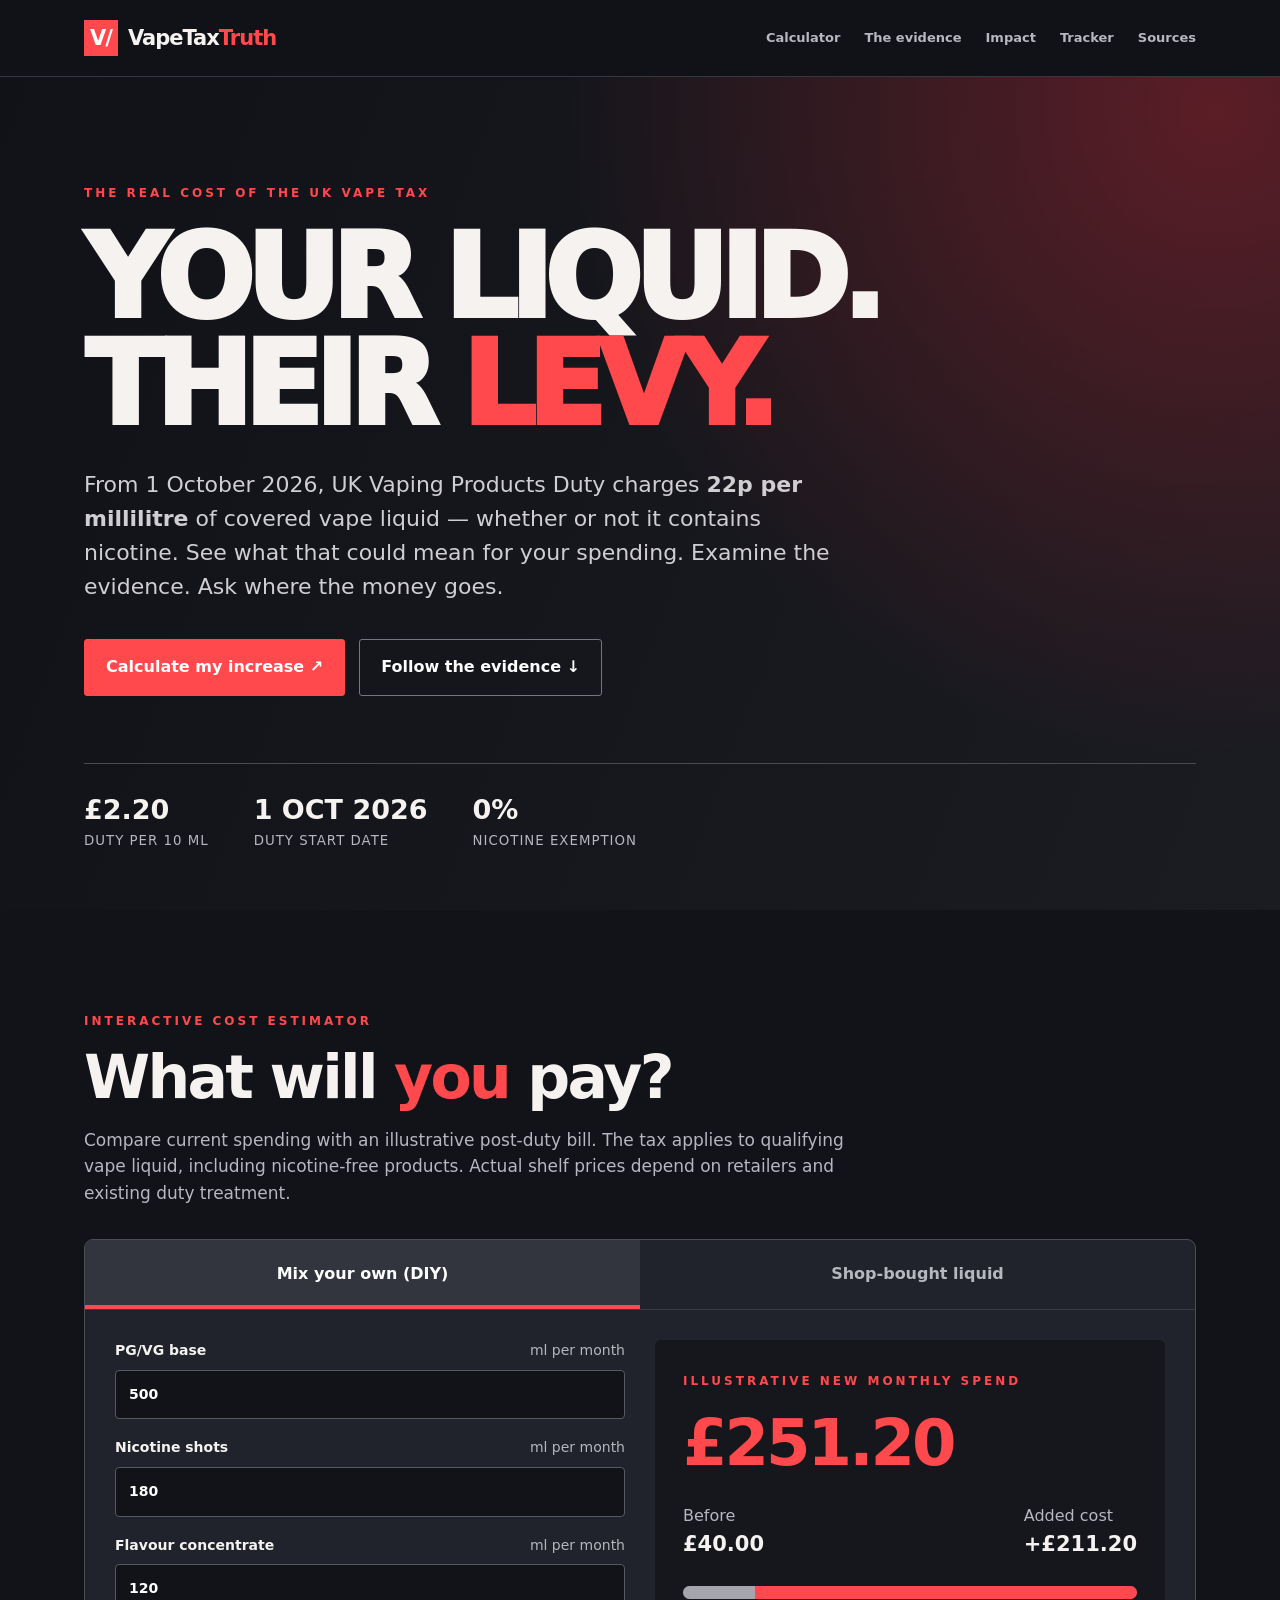
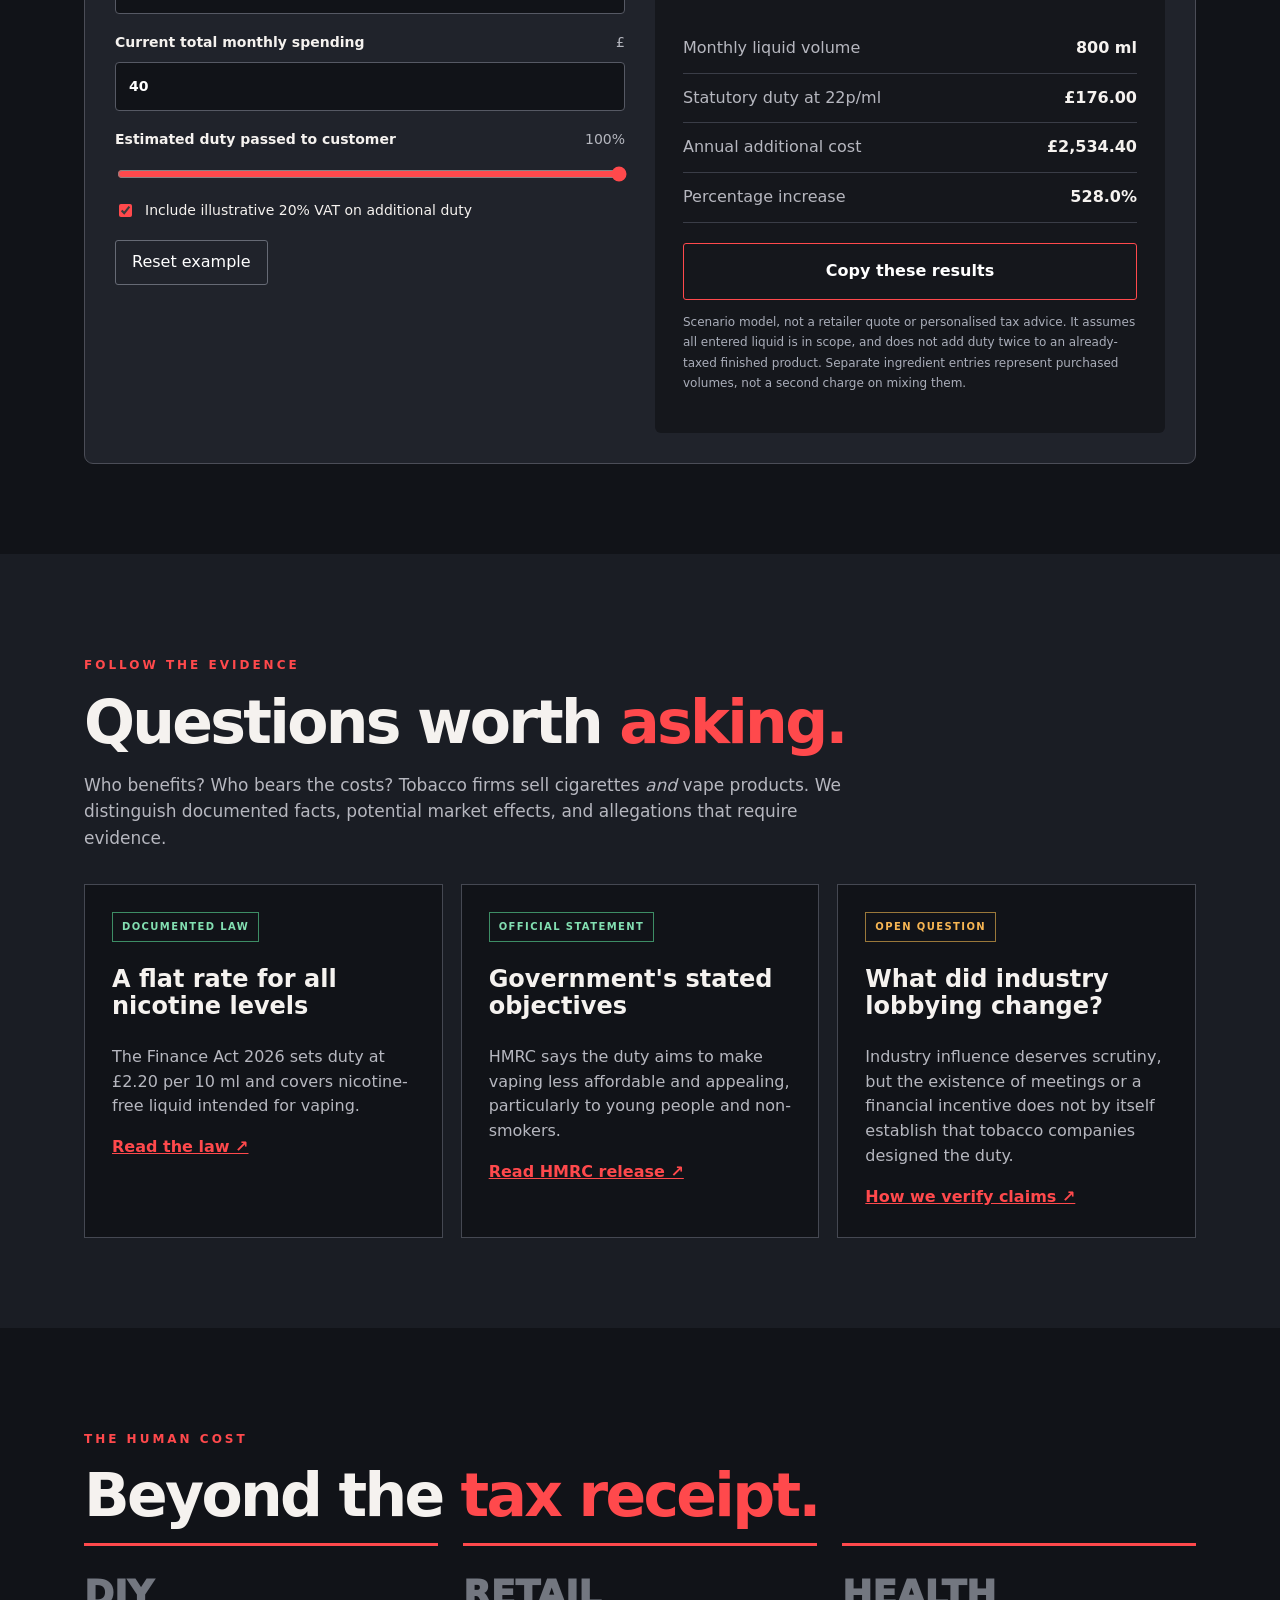
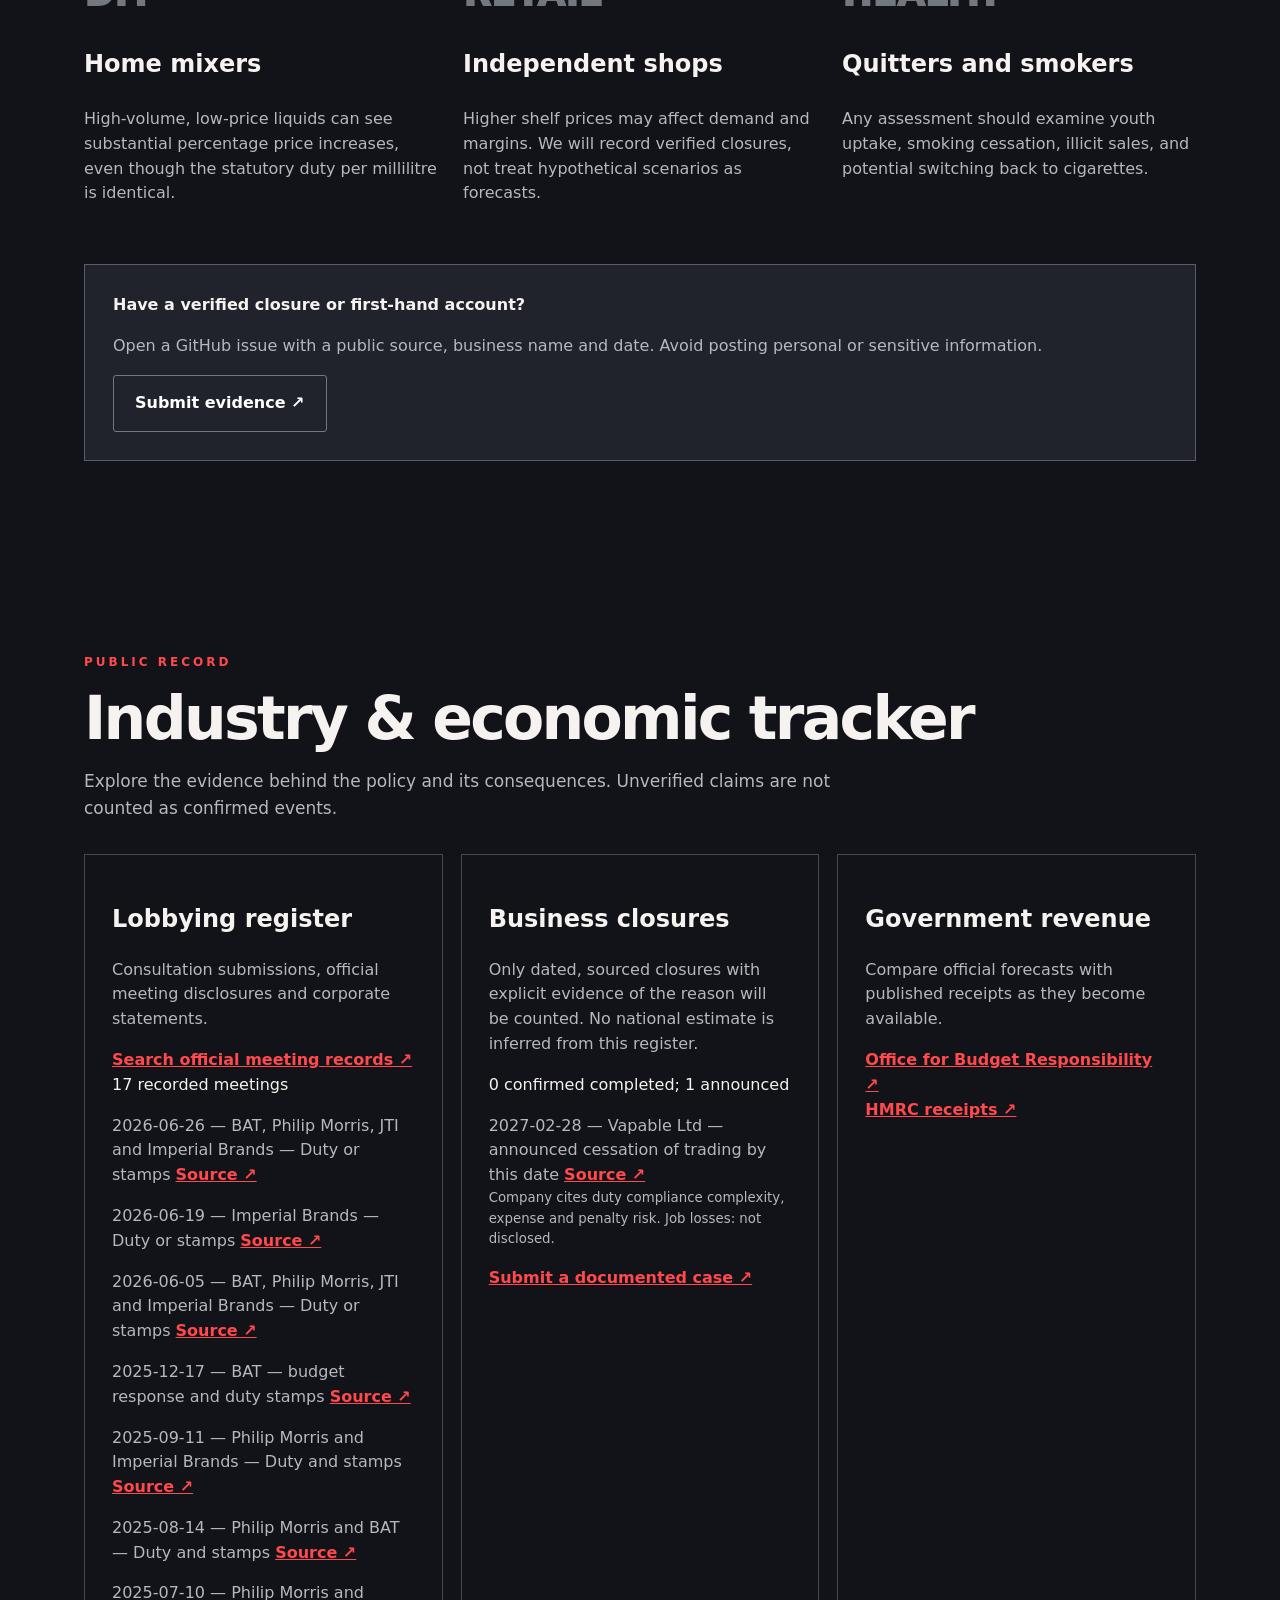
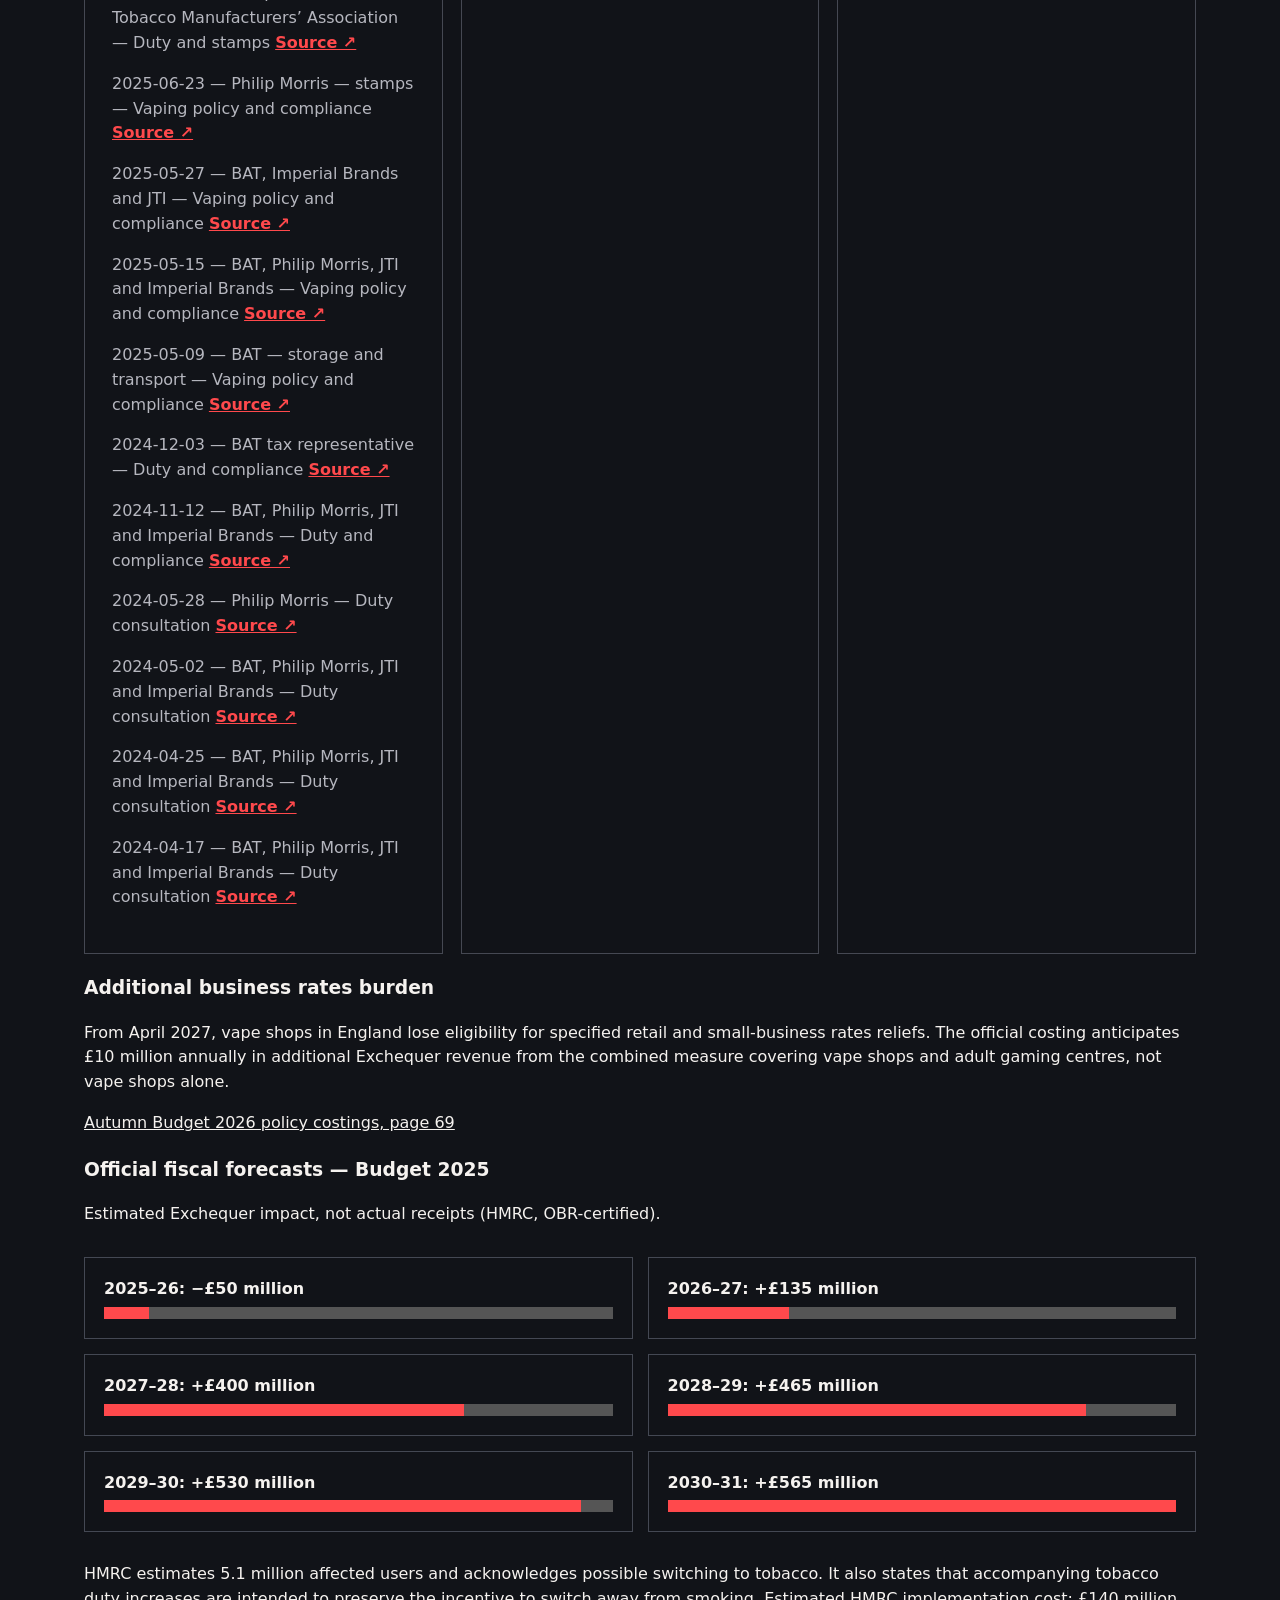
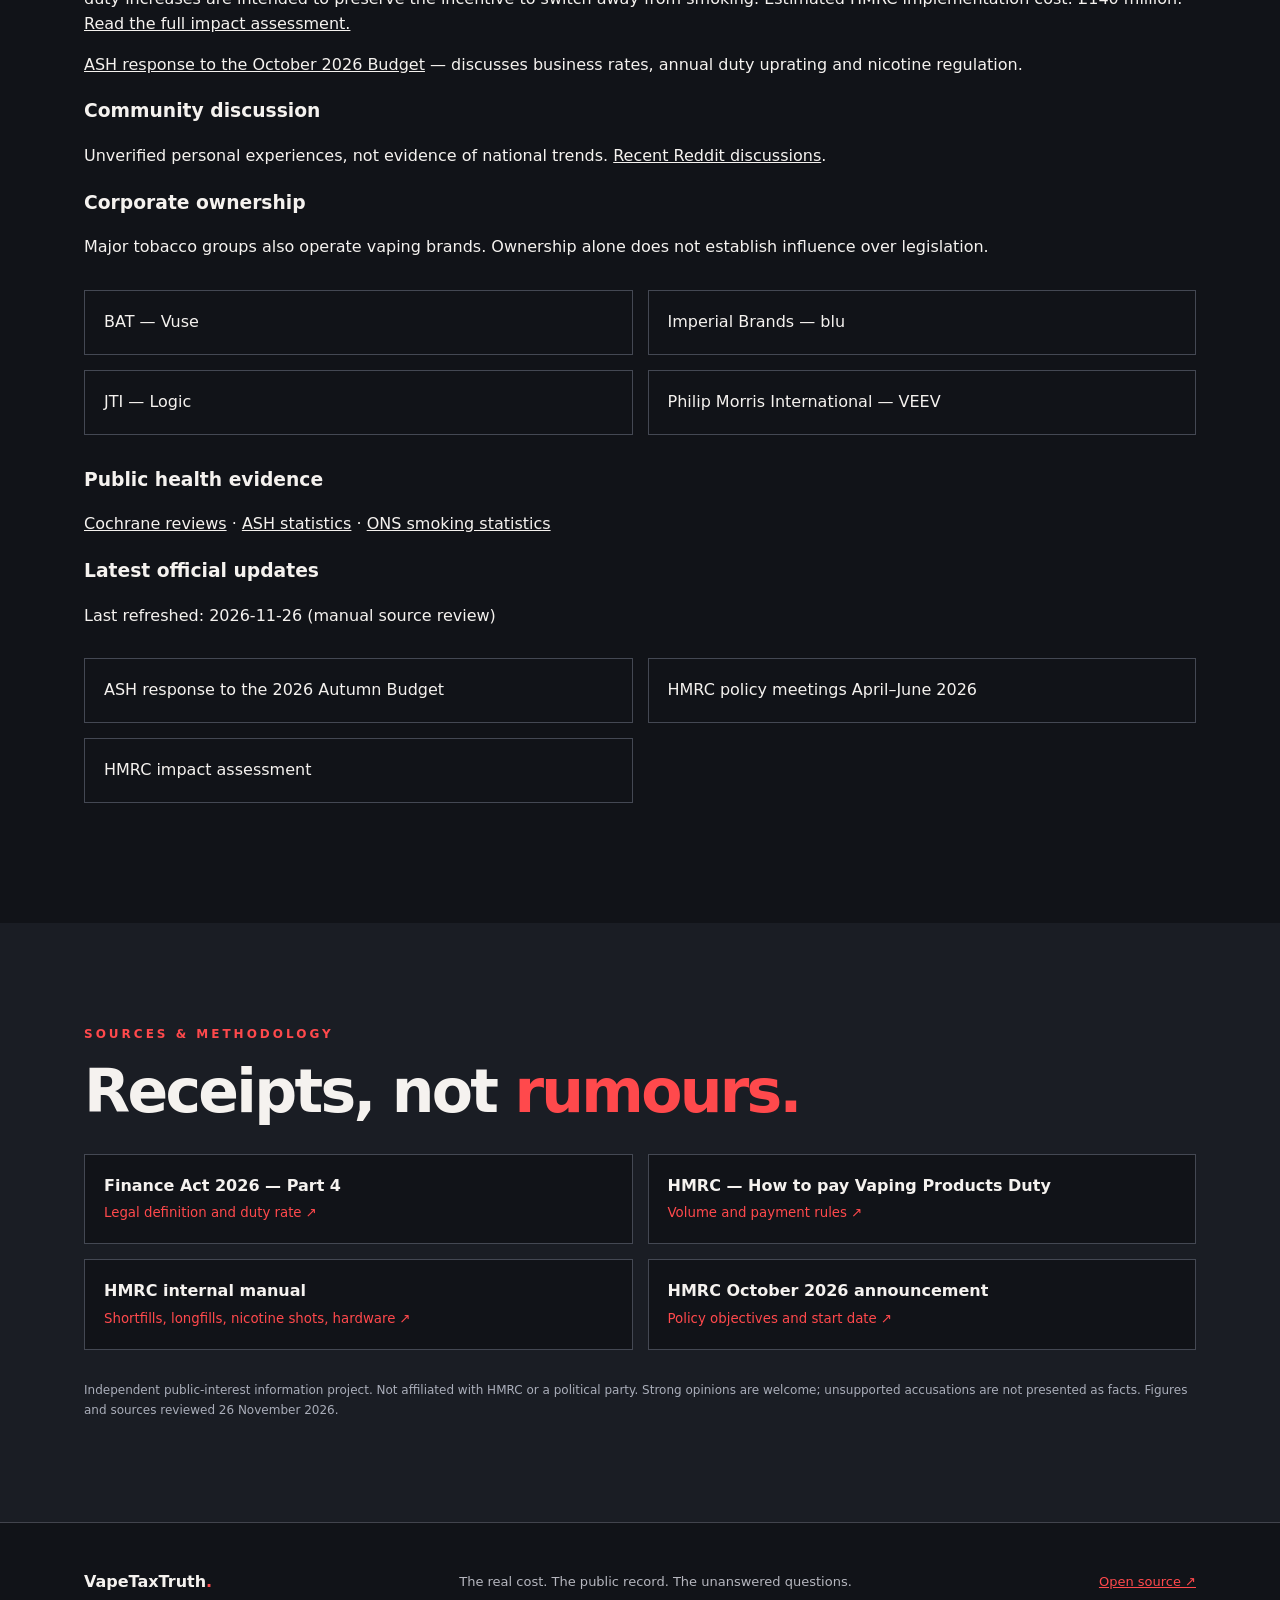
==== index.html @ ac94c509 "Add sourced announced closure and business rates policy" ====
<!doctype html>
<html lang="en"><head><meta charset="utf-8"><meta name="viewport" content="width=device-width,initial-scale=1"><meta name="theme-color" content="#111318"><meta name="description" content="Explore the real cost of the UK's vaping products duty. Independent calculator, evidence and industry impact tracking."><title>VapeTaxTruth | The Real Cost of the UK Vape Tax</title><link rel="stylesheet" href="./styles.css"></head>
<body><a class="skip" href="#main">Skip to content</a><header><div class="wrap top"><a class="logo" href="#top"><span class="mark">V/</span>VapeTax<span>Truth</span></a><nav aria-label="Primary"><a href="#calculator">Calculator</a><a href="#evidence">The evidence</a><a href="#impact">Impact</a><a href="#tracker">Tracker</a><a href="#sources">Sources</a></nav></div></header>
<main id="main"><section class="hero" id="top"><div class="wrap"><p class="eyebrow">THE REAL COST OF THE UK VAPE TAX</p><h1>YOUR LIQUID.<br>THEIR <em>LEVY.</em></h1><p class="lead">From 1 October 2026, UK Vaping Products Duty charges <strong>22p per millilitre</strong> of covered vape liquid — whether or not it contains nicotine. See what that could mean for your spending. Examine the evidence. Ask where the money goes.</p><div class="heroactions"><a class="btn" href="#calculator">Calculate my increase ↗</a><a class="btn ghost" href="#evidence">Follow the evidence ↓</a></div><div class="stats"><div><b>£2.20</b><small>Duty per 10 ml</small></div><div><b>1 OCT 2026</b><small>Duty start date</small></div><div><b>0%</b><small>Nicotine exemption</small></div></div></div></section>
<section class="section" id="calculator"><div class="wrap"><p class="eyebrow">INTERACTIVE COST ESTIMATOR</p><h2>What will <em>you</em> pay?</h2><p class="sub">Compare current spending with an illustrative post-duty bill. The tax applies to qualifying vape liquid, including nicotine-free products. Actual shelf prices depend on retailers and existing duty treatment.</p><div class="panel"><div class="tabs" role="tablist" aria-label="Calculator type"><button id="tab-diy" class="active" aria-selected="true" role="tab" data-mode="diy">Mix your own (DIY)</button><button id="tab-retail" role="tab" aria-selected="false" data-mode="retail">Shop-bought liquid</button></div><div class="calcgrid"><form id="calc-form"><div id="diy-fields"><label>PG/VG base <span>ml per month</span><input id="base" type="number" min="0" step="1" value="500"></label><label>Nicotine shots <span>ml per month</span><input id="nic" type="number" min="0" step="1" value="180"></label><label>Flavour concentrate <span>ml per month</span><input id="flavour" type="number" min="0" step="1" value="120"></label></div><div id="retail-fields" hidden><label>Bottle / pod volume <span>ml</span><input id="bottle" type="number" min="0" step="0.1" value="10"></label><label>Units purchased <span>per month</span><input id="units" type="number" min="0" step="1" value="20"></label></div><label>Current total monthly spending <span>£</span><input id="spend" type="number" min="0" step="0.01" value="40"></label><label>Estimated duty passed to customer <span id="pass-label">100%</span><input id="pass" type="range" min="0" max="100" step="5" value="100"></label><label class="check"><input id="vat" type="checkbox" checked> Include illustrative 20% VAT on additional duty</label><button class="smallbtn" type="button" id="reset">Reset example</button></form><div class="result" aria-live="polite"><span class="kicker">ILLUSTRATIVE NEW MONTHLY SPEND</span><strong class="total" id="newcost">£251.20</strong><div class="comparison"><div><span>Before</span><b id="oldcost">£40.00</b></div><div><span>Added cost</span><b id="increase">+£211.20</b></div></div><div class="bar"><span id="barbase"></span><span id="barduty"></span></div><div class="metric"><span>Monthly liquid volume</span><b id="volume">800 ml</b></div><div class="metric"><span>Statutory duty at 22p/ml</span><b id="duty">£176.00</b></div><div class="metric"><span>Annual additional cost</span><b id="annual">£2,534.40</b></div><div class="metric"><span>Percentage increase</span><b id="pct">528%</b></div><button id="copy" class="btn secondary" type="button">Copy these results</button><p class="fine">Scenario model, not a retailer quote or personalised tax advice. It assumes all entered liquid is in scope, and does not add duty twice to an already-taxed finished product. Separate ingredient entries represent purchased volumes, not a second charge on mixing them.</p></div></div></div></div></section>
<section class="section alt" id="evidence"><div class="wrap"><p class="eyebrow">FOLLOW THE EVIDENCE</p><h2>Questions worth <em>asking.</em></h2><p class="sub">Who benefits? Who bears the costs? Tobacco firms sell cigarettes <i>and</i> vape products. We distinguish documented facts, potential market effects, and allegations that require evidence.</p><div class="cards"><article class="info"><span class="tag verified">DOCUMENTED LAW</span><h3>A flat rate for all nicotine levels</h3><p>The Finance Act 2026 sets duty at £2.20 per 10 ml and covers nicotine-free liquid intended for vaping.</p><a href="https://www.legislation.gov.uk/ukpga/2026/11/part/4" target="_blank" rel="noopener noreferrer">Read the law ↗</a></article><article class="info"><span class="tag verified">OFFICIAL STATEMENT</span><h3>Government's stated objectives</h3><p>HMRC says the duty aims to make vaping less affordable and appealing, particularly to young people and non-smokers.</p><a href="https://www.gov.uk/government/news/new-vaping-products-duty-comes-into-effect" target="_blank" rel="noopener noreferrer">Read HMRC release ↗</a></article><article class="info"><span class="tag question">OPEN QUESTION</span><h3>What did industry lobbying change?</h3><p>Industry influence deserves scrutiny, but the existence of meetings or a financial incentive does not by itself establish that tobacco companies designed the duty.</p><a href="#sources">How we verify claims ↗</a></article></div></div></section>
<section class="section" id="impact"><div class="wrap"><p class="eyebrow">THE HUMAN COST</p><h2>Beyond the <em>tax receipt.</em></h2><div class="impactgrid"><div class="impactitem"><div class="number">DIY</div><h3>Home mixers</h3><p>High-volume, low-price liquids can see substantial percentage price increases, even though the statutory duty per millilitre is identical.</p></div><div class="impactitem"><div class="number">RETAIL</div><h3>Independent shops</h3><p>Higher shelf prices may affect demand and margins. We will record verified closures, not treat hypothetical scenarios as forecasts.</p></div><div class="impactitem"><div class="number">HEALTH</div><h3>Quitters and smokers</h3><p>Any assessment should examine youth uptake, smoking cessation, illicit sales, and potential switching back to cigarettes.</p></div></div><div class="callout"><b>Have a verified closure or first-hand account?</b><p>Open a GitHub issue with a public source, business name and date. Avoid posting personal or sensitive information.</p><a class="btn ghost" href="https://github.com/scarab0793/VapeTaxTruth/issues/new" target="_blank" rel="noopener noreferrer">Submit evidence ↗</a></div></div></section>
<section class="section" id="tracker"><div class="wrap"><p class="eyebrow">PUBLIC RECORD</p><h2>Industry &amp; economic tracker</h2><p class="sub">Explore the evidence behind the policy and its consequences. Unverified claims are not counted as confirmed events.</p><div class="cards"><article class="info"><h3>Lobbying register</h3><p>Consultation submissions, official meeting disclosures and corporate statements.</p><a href="https://www.gov.uk/search/all?keywords=HMRC+stakeholder+meetings+vaping">Search official meeting records ↗</a><div id="lobby-records"></div></article><article class="info"><h3>Business closures</h3><p>Only dated, sourced closures with explicit evidence of the reason will be counted. No national estimate is inferred from this register.</p><div id="closure-records"></div><a href="https://github.com/scarab0793/VapeTaxTruth/issues/new">Submit a documented case ↗</a></article><article class="info"><h3>Government revenue</h3><p>Compare official forecasts with published receipts as they become available.</p><a href="https://obr.uk/">Office for Budget Responsibility ↗</a><br><a href="https://www.gov.uk/government/collections/hm-revenue-customs-receipts">HMRC receipts ↗</a></article></div><h3>Additional business rates burden</h3><p>From April 2027, vape shops in England lose eligibility for specified retail and small-business rates reliefs. The official costing anticipates £10 million annually in additional Exchequer revenue from the combined measure covering vape shops and adult gaming centres, not vape shops alone.</p><p><a href="https://assets.publishing.service.gov.uk/media/6ae1883fe4367e5c8b0467df/AB26_Policy_Costing.pdf">Autumn Budget 2026 policy costings, page 69</a></p><h3>Official fiscal forecasts — Budget 2025</h3><p>Estimated Exchequer impact, not actual receipts (HMRC, OBR-certified).</p><div class="sources"><a href="https://www.gov.uk/government/publications/introduction-of-vaping-products-duty-from-1-october-2026/introduction-of-vaping-products-duty-from-1-october-2026"><b>2025–26: −£50 million</b><div style="height:12px;background:#555"><div style="height:12px;background:#ff494c;width:8.849557522123893%"></div></div></a><a href="https://www.gov.uk/government/publications/introduction-of-vaping-products-duty-from-1-october-2026/introduction-of-vaping-products-duty-from-1-october-2026"><b>2026–27: +£135 million</b><div style="height:12px;background:#555"><div style="height:12px;background:#ff494c;width:23.893805309734514%"></div></div></a><a href="https://www.gov.uk/government/publications/introduction-of-vaping-products-duty-from-1-october-2026/introduction-of-vaping-products-duty-from-1-october-2026"><b>2027–28: +£400 million</b><div style="height:12px;background:#555"><div style="height:12px;background:#ff494c;width:70.79646017699115%"></div></div></a><a href="https://www.gov.uk/government/publications/introduction-of-vaping-products-duty-from-1-october-2026/introduction-of-vaping-products-duty-from-1-october-2026"><b>2028–29: +£465 million</b><div style="height:12px;background:#555"><div style="height:12px;background:#ff494c;width:82.30088495575221%"></div></div></a><a href="https://www.gov.uk/government/publications/introduction-of-vaping-products-duty-from-1-october-2026/introduction-of-vaping-products-duty-from-1-october-2026"><b>2029–30: +£530 million</b><div style="height:12px;background:#555"><div style="height:12px;background:#ff494c;width:93.80530973451327%"></div></div></a><a href="https://www.gov.uk/government/publications/introduction-of-vaping-products-duty-from-1-october-2026/introduction-of-vaping-products-duty-from-1-october-2026"><b>2030–31: +£565 million</b><div style="height:12px;background:#555"><div style="height:12px;background:#ff494c;width:100%"></div></div></a></div><p>HMRC estimates 5.1 million affected users and acknowledges possible switching to tobacco. It also states that accompanying tobacco duty increases are intended to preserve the incentive to switch away from smoking. Estimated HMRC implementation cost: £140 million. <a href="https://www.gov.uk/government/publications/introduction-of-vaping-products-duty-from-1-october-2026/introduction-of-vaping-products-duty-from-1-october-2026">Read the full impact assessment.</a></p><p><a href="https://ash.org.uk/media-centre/news/press-releases/ash-response-to-the-2026-autumn-budget">ASH response to the October 2026 Budget</a> — discusses business rates, annual duty uprating and nicotine regulation.</p><h3>Community discussion</h3><p>Unverified personal experiences, not evidence of national trends. <a href="https://www.reddit.com/search/?q=UK%20vaping%20products%20duty&amp;sort=new">Recent Reddit discussions</a>.</p><h3>Corporate ownership</h3><p>Major tobacco groups also operate vaping brands. Ownership alone does not establish influence over legislation.</p><div class="sources"><a href="https://www.bat.com/">BAT — Vuse</a><a href="https://www.imperialbrandsplc.com/">Imperial Brands — blu</a><a href="https://www.jti.com/">JTI — Logic</a><a href="https://www.pmi.com/">Philip Morris International — VEEV</a></div><h3>Public health evidence</h3><p><a href="https://www.cochrane.org/">Cochrane reviews</a> · <a href="https://ash.org.uk/">ASH statistics</a> · <a href="https://www.ons.gov.uk/">ONS smoking statistics</a></p><h3>Latest official updates</h3><p id="news-status">Loading published government updates…</p><div class="sources" id="news-items"></div></div></section><section class="section alt" id="sources"><div class="wrap"><p class="eyebrow">SOURCES & METHODOLOGY</p><h2>Receipts, not <em>rumours.</em></h2><div class="sources"><a href="https://www.legislation.gov.uk/ukpga/2026/11/part/4" target="_blank" rel="noopener noreferrer"><b>Finance Act 2026 — Part 4</b><small>Legal definition and duty rate ↗</small></a><a href="https://www.gov.uk/guidance/how-to-pay-vaping-products-duty" target="_blank" rel="noopener noreferrer"><b>HMRC — How to pay Vaping Products Duty</b><small>Volume and payment rules ↗</small></a><a href="https://www.gov.uk/hmrc-internal-manuals/vaping-products-duty-and-vaping-duty-stamps-guidance/vpds013000" target="_blank" rel="noopener noreferrer"><b>HMRC internal manual</b><small>Shortfills, longfills, nicotine shots, hardware ↗</small></a><a href="https://www.gov.uk/government/news/new-vaping-products-duty-comes-into-effect" target="_blank" rel="noopener noreferrer"><b>HMRC October 2026 announcement</b><small>Policy objectives and start date ↗</small></a></div><p class="fine">Independent public-interest information project. Not affiliated with HMRC or a political party. Strong opinions are welcome; unsupported accusations are not presented as facts. Figures and sources reviewed 26 November 2026.</p></div></section></main><footer><div class="wrap foot"><b>VapeTaxTruth<span>.</span></b><p>The real cost. The public record. The unanswered questions.</p><a href="https://github.com/scarab0793/VapeTaxTruth">Open source ↗</a></div></footer><script src="./script.js"></script><script src="./tracker.js"></script></body></html>
---- styles.css ----
:root{color-scheme:dark;--bg:#111318;--surface:#1b1e25;--edge:#383b44;--text:#f5f2ef;--muted:#b6b7bf;--red:#ff494c;--gold:#f7b653}*{box-sizing:border-box}html{scroll-behavior:smooth}body{margin:0;background:var(--bg);color:var(--text);font-family:Inter,system-ui,-apple-system,Segoe UI,sans-serif;line-height:1.55}a{color:inherit}button,input{font:inherit}.wrap{max-width:1160px;padding:0 24px;margin:auto}.skip{position:absolute;left:-9999px}.skip:focus{left:8px;top:8px;z-index:5;background:white;color:black;padding:8px}header{background:#111318ed;position:sticky;top:0;border-bottom:1px solid #353840;z-index:10;backdrop-filter:blur(12px)}.top{display:flex;align-items:center;justify-content:space-between;gap:20px;min-height:76px}.logo{text-decoration:none;font-size:21px;font-weight:900;letter-spacing:-1px}.logo span:last-child,footer span{color:var(--red)}.mark{color:#fff;background:var(--red);padding:6px;margin-right:10px;font-weight:900}nav{display:flex;gap:24px}nav a{text-decoration:none;font-size:13px;font-weight:700;color:var(--muted)}nav a:hover,a:hover{color:var(--red)}.hero{background:radial-gradient(circle at 95% 4%,#5b1d26 0,transparent 45%),linear-gradient(110deg,#101217,#1a1c22);padding:95px 0 58px}.eyebrow,.kicker{color:var(--red);letter-spacing:3px;font-weight:900;font-size:12px}.hero h1{font-size:clamp(55px,9vw,118px);line-height:.93;letter-spacing:-.07em;margin:22px 0 29px;font-weight:950}.hero h1 em,h2 em{color:var(--red);font-style:normal}.lead{max-width:750px;font-size:clamp(17px,2.2vw,22px);color:#d0ced1}.heroactions{display:flex;gap:14px;flex-wrap:wrap;margin:35px 0 67px}.btn{display:inline-block;border:1px solid var(--red);border-radius:3px;padding:15px 21px;background:var(--red);color:#fff;font-weight:850;text-decoration:none;cursor:pointer;text-align:center}.btn:hover{background:#ec3038;color:#fff}.btn.ghost{background:transparent;color:#fff;border-color:#757780}.btn.secondary{width:100%;margin-top:20px;background:transparent}.stats{display:flex;gap:45px;flex-wrap:wrap;border-top:1px solid #494a50;padding-top:25px}.stats div{display:flex;flex-direction:column}.stats b{font-size:27px}.stats small{color:var(--muted);text-transform:uppercase;letter-spacing:1px}.section{padding:90px 0}.section.alt{background:#1a1d24}.section h2{font-size:clamp(38px,5vw,60px);line-height:1.1;letter-spacing:-.045em;margin:14px 0 15px}.sub{max-width:790px;color:var(--muted);font-size:17px;margin-bottom:33px}.panel{background:#20232b;border:1px solid #4b4d57;border-radius:9px;overflow:hidden}.tabs{display:flex;border-bottom:1px solid var(--edge)}.tabs button{background:transparent;border:0;flex:1;color:#b6b7bf;padding:22px 12px;cursor:pointer;font-weight:850}.tabs button.active{color:#fff;background:#32343e;box-shadow:inset 0 -4px var(--red)}.calcgrid{display:grid;grid-template-columns:1fr 1fr;gap:30px;padding:30px}label{display:block;font-weight:750;font-size:14px;margin-bottom:18px}label span{font-weight:400;color:#b4b6be;float:right}input[type=number]{width:100%;margin-top:8px;padding:13px;border:1px solid #565964;background:#111318;border-radius:4px;color:#fff}input[type=range]{width:100%;accent-color:var(--red);display:block;margin-top:15px}.check{display:flex;gap:10px;align-items:center;font-weight:400}.check input{accent-color:var(--red)}.smallbtn{border:1px solid #666a75;background:transparent;color:#fff;padding:9px 16px;cursor:pointer;border-radius:3px}.result{background:#15171c;padding:28px;border-radius:6px}.total{font-size:clamp(40px,5vw,65px);line-height:1.2;color:var(--red);display:block;letter-spacing:-3px;margin:12px 0 22px}.comparison{display:flex;justify-content:space-between;gap:20px}.comparison div{display:grid}.comparison span,.metric span{color:var(--muted)}.comparison b{font-size:21px}.bar{height:13px;background:#5e6069;border-radius:8px;overflow:hidden;display:flex;margin:25px 0}.bar span:first-child{background:#a4a5ad}.bar span:last-child{background:var(--red)}.metric{padding:12px 0;border-bottom:1px solid #3a3d47;display:flex;gap:12px;justify-content:space-between}.fine{font-size:12px;color:#aaaeba;line-height:1.7}.cards{display:grid;grid-template-columns:repeat(3,1fr);gap:18px}.info{padding:27px;background:#111318;border:1px solid #454852;min-height:320px}.tag{display:inline-block;font-size:10px;font-weight:900;letter-spacing:1.4px;padding:6px 9px;border:1px solid #777}.verified{color:#83dfb2;border-color:#3d8d65}.question{color:var(--gold);border-color:#9a783a}.info h3{font-size:24px;line-height:1.15}.info p,.impactitem p{color:var(--muted)}.info a{color:var(--red);font-weight:700}.impactgrid{display:grid;grid-template-columns:repeat(3,1fr);gap:25px}.impactitem{border-top:3px solid var(--red);padding-top:20px}.impactitem .number{font-weight:950;font-size:36px;color:#737780}.impactitem h3{font-size:24px}.callout{margin-top:42px;border:1px solid #595d69;padding:28px;background:#20232b}.callout p{color:var(--muted)}.sources{display:grid;grid-template-columns:repeat(2,1fr);gap:15px;margin:30px 0}.sources a{display:flex;flex-direction:column;gap:5px;text-decoration:none;border:1px solid #444853;padding:19px;background:#111318}.sources small{color:var(--red)}footer{padding:36px 0;border-top:1px solid #42444d}.foot{display:flex;align-items:center;justify-content:space-between;gap:20px}.foot p{color:var(--muted);font-size:13px}.foot a{font-size:13px;color:var(--red)}@media(max-width:760px){nav{gap:10px;flex-wrap:wrap}nav a{font-size:11px}.top{align-items:flex-start;padding-top:14px;padding-bottom:14px;flex-direction:column}.hero{padding:67px 0 45px}.calcgrid,.cards,.impactgrid,.sources{grid-template-columns:1fr}.calcgrid{padding:15px}.stats{gap:20px}.stats b{font-size:21px}.foot{align-items:flex-start;flex-direction:column}.section{padding:60px 0}}
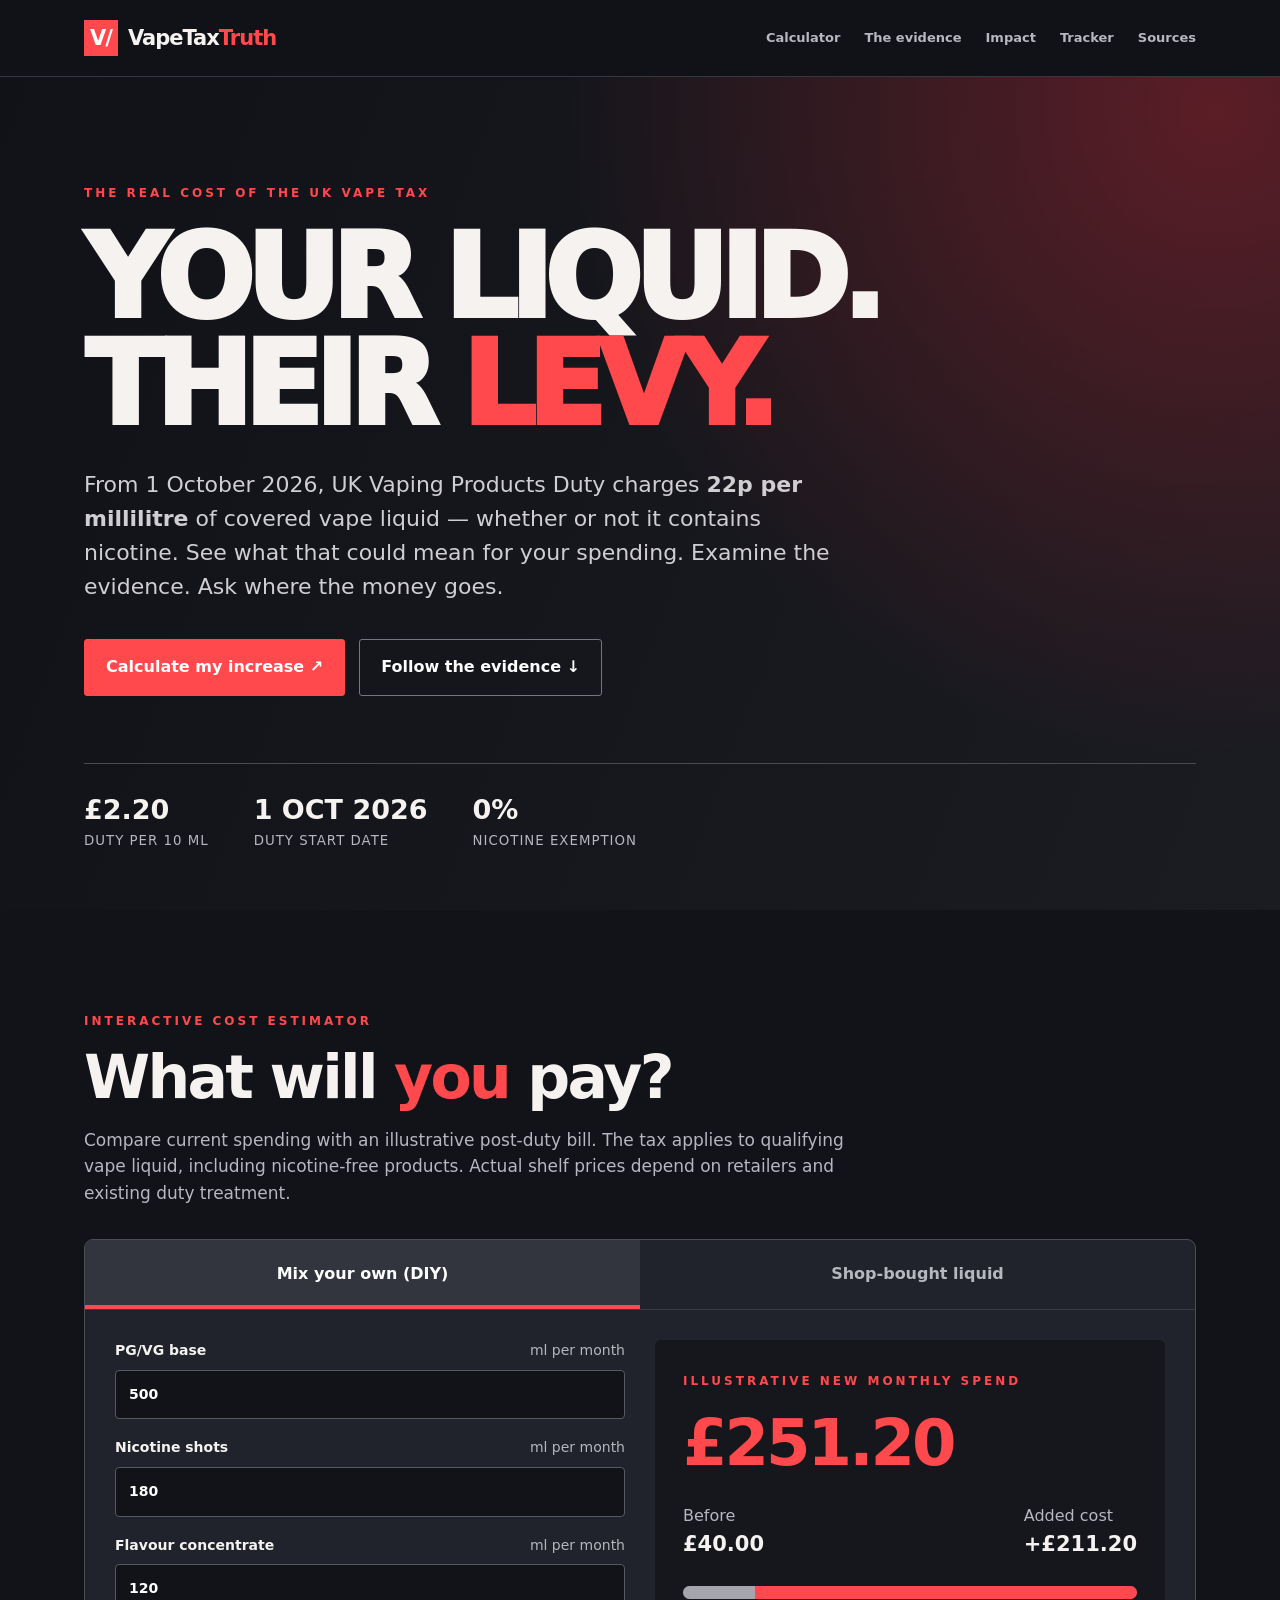
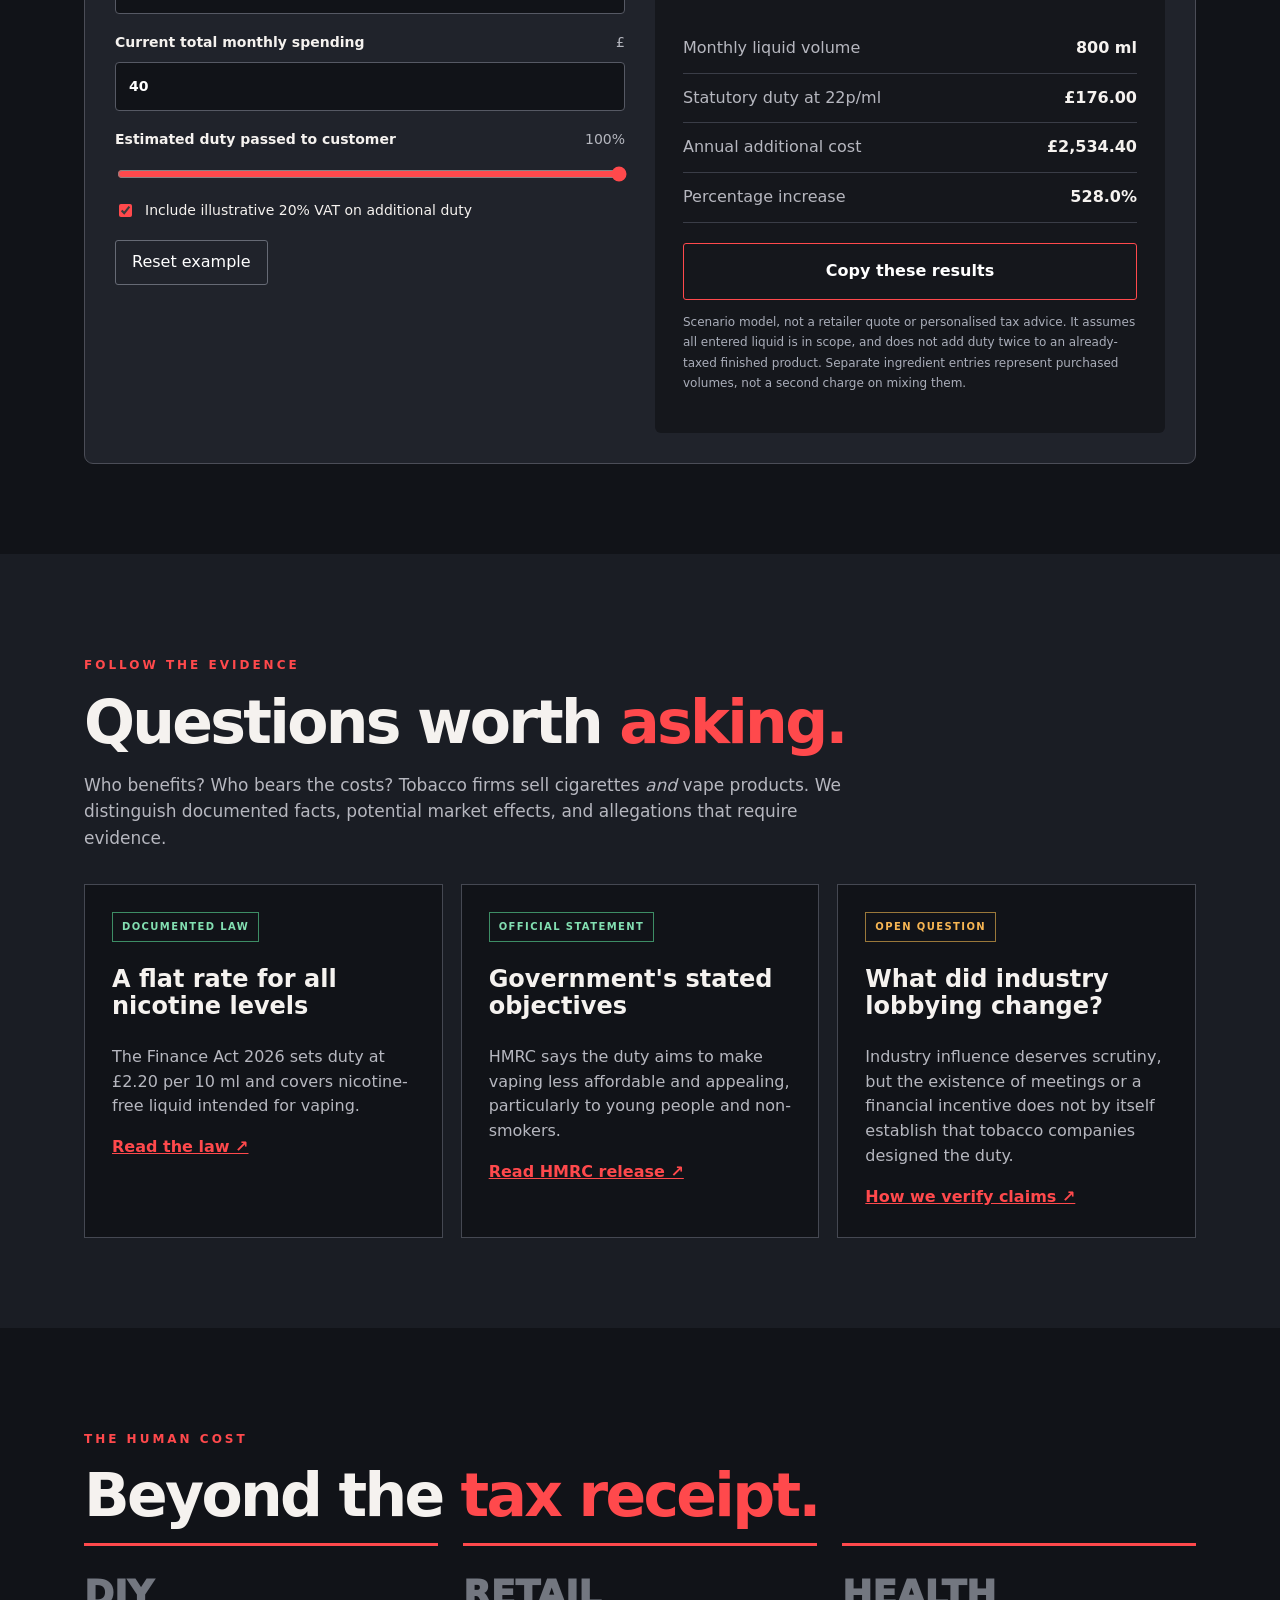
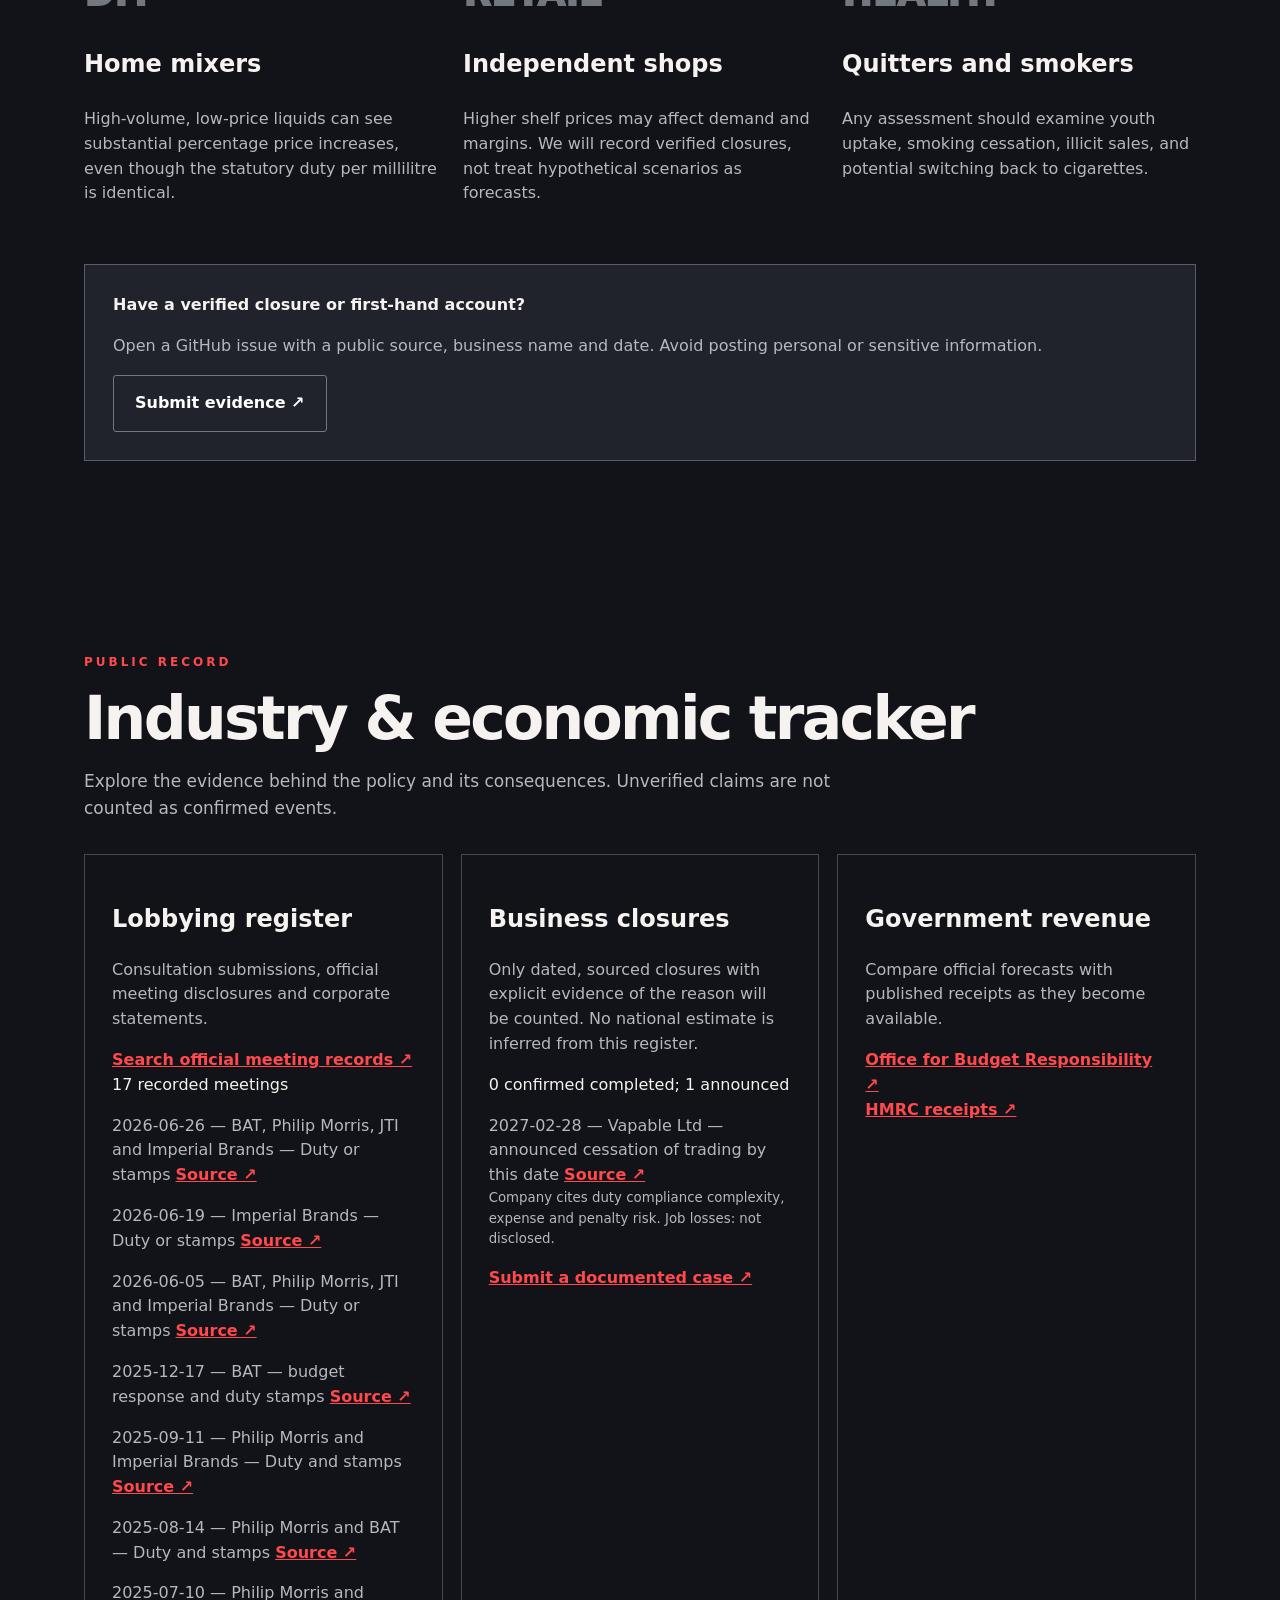
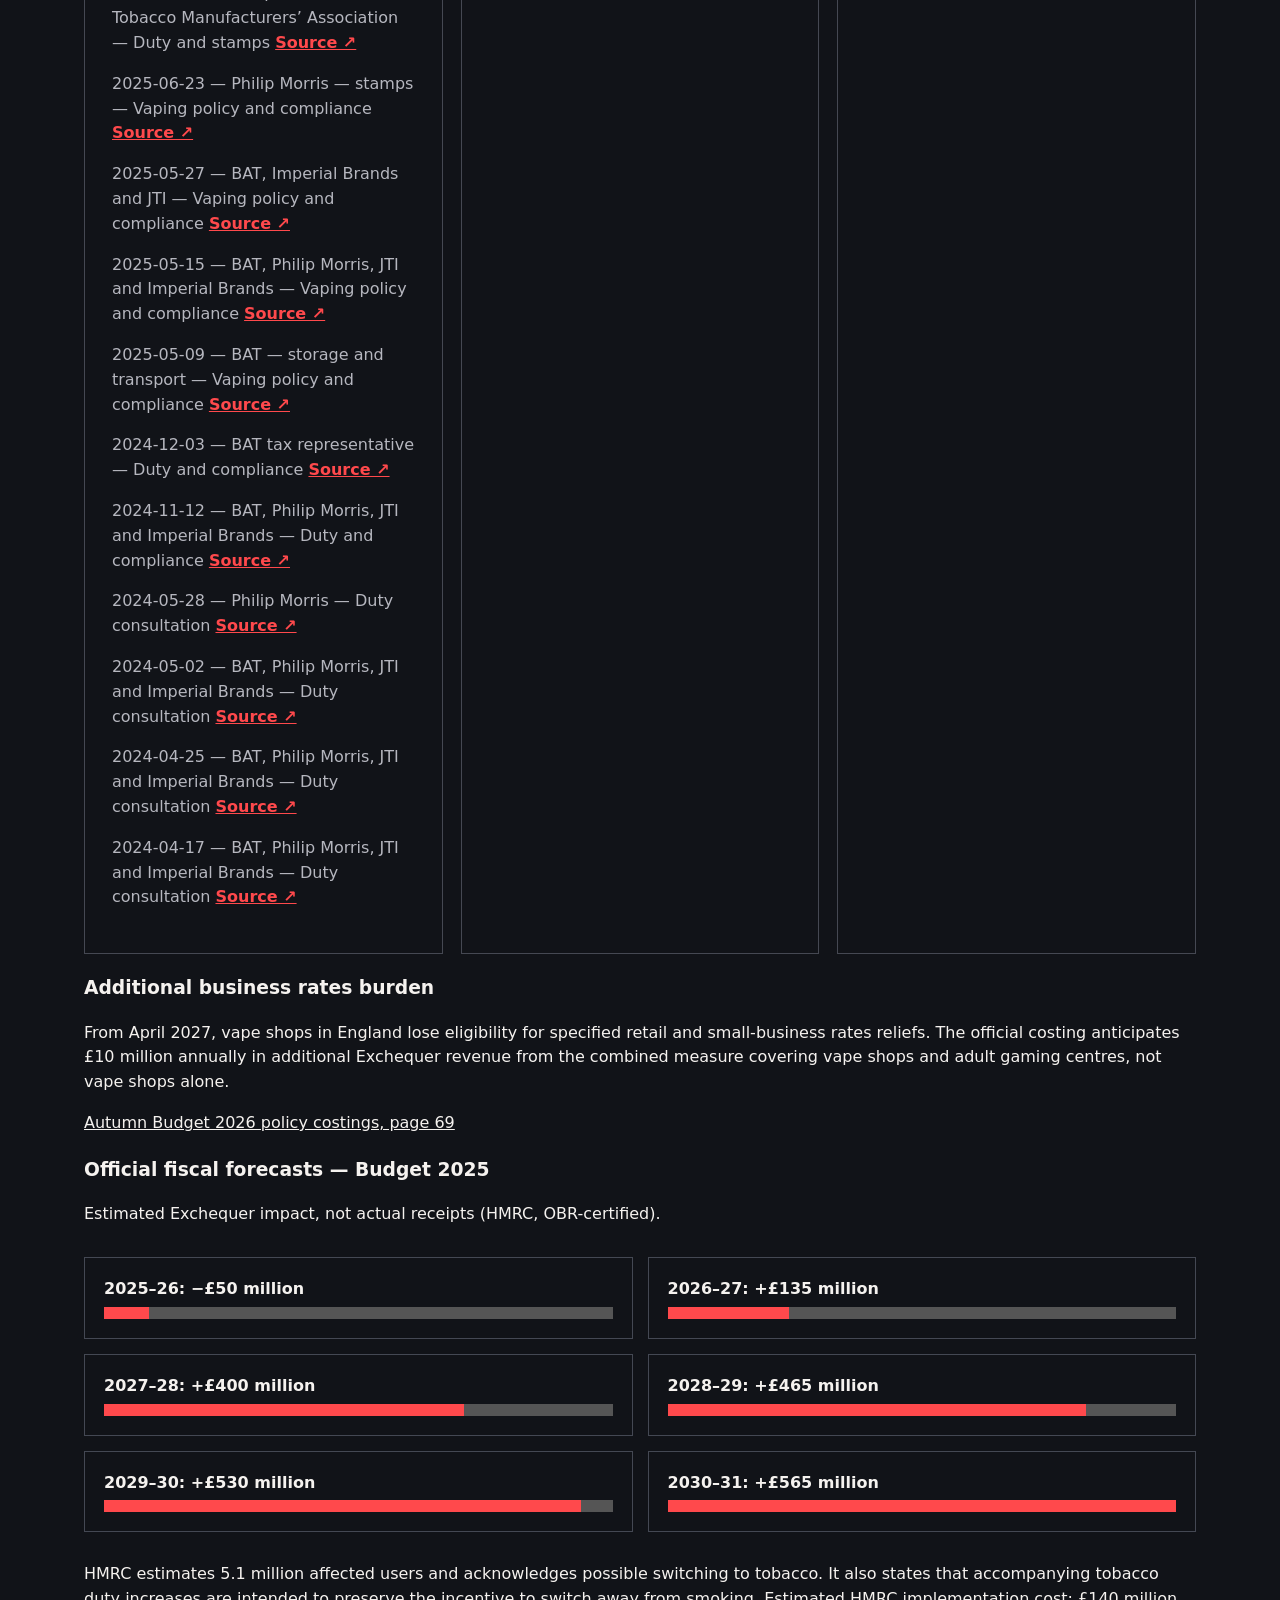
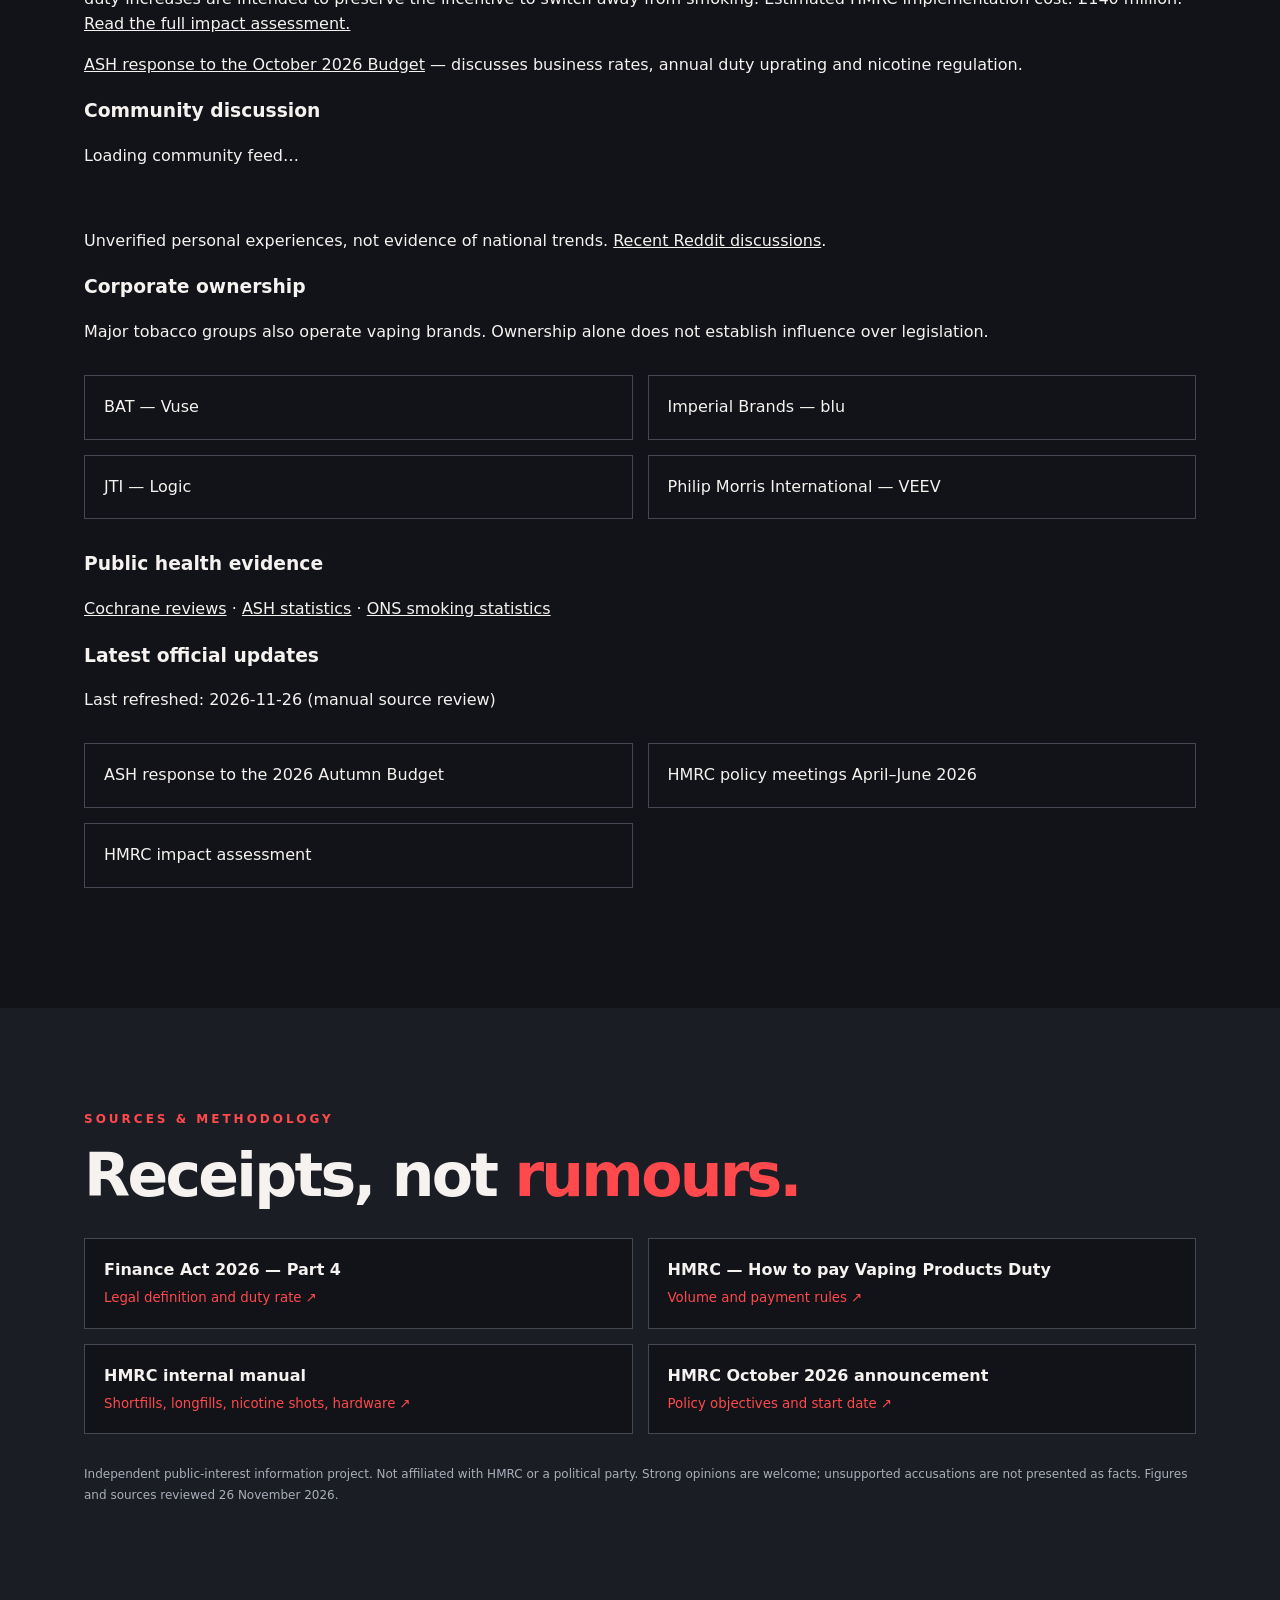
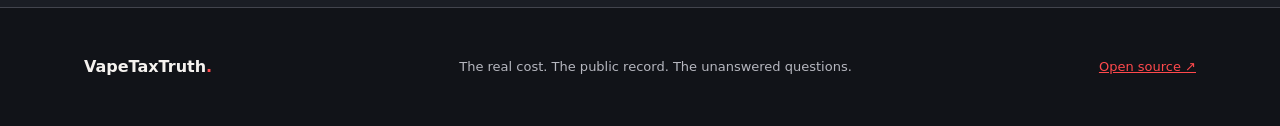
==== commit 9aa637dc: "Integrate daily community feed" ====
--- a/index.html
+++ b/index.html
@@ -5,4 +5,4 @@
 <section class="section" id="calculator"><div class="wrap"><p class="eyebrow">INTERACTIVE COST ESTIMATOR</p><h2>What will <em>you</em> pay?</h2><p class="sub">Compare current spending with an illustrative post-duty bill. The tax applies to qualifying vape liquid, including nicotine-free products. Actual shelf prices depend on retailers and existing duty treatment.</p><div class="panel"><div class="tabs" role="tablist" aria-label="Calculator type"><button id="tab-diy" class="active" aria-selected="true" role="tab" data-mode="diy">Mix your own (DIY)</button><button id="tab-retail" role="tab" aria-selected="false" data-mode="retail">Shop-bought liquid</button></div><div class="calcgrid"><form id="calc-form"><div id="diy-fields"><label>PG/VG base <span>ml per month</span><input id="base" type="number" min="0" step="1" value="500"></label><label>Nicotine shots <span>ml per month</span><input id="nic" type="number" min="0" step="1" value="180"></label><label>Flavour concentrate <span>ml per month</span><input id="flavour" type="number" min="0" step="1" value="120"></label></div><div id="retail-fields" hidden><label>Bottle / pod volume <span>ml</span><input id="bottle" type="number" min="0" step="0.1" value="10"></label><label>Units purchased <span>per month</span><input id="units" type="number" min="0" step="1" value="20"></label></div><label>Current total monthly spending <span>£</span><input id="spend" type="number" min="0" step="0.01" value="40"></label><label>Estimated duty passed to customer <span id="pass-label">100%</span><input id="pass" type="range" min="0" max="100" step="5" value="100"></label><label class="check"><input id="vat" type="checkbox" checked> Include illustrative 20% VAT on additional duty</label><button class="smallbtn" type="button" id="reset">Reset example</button></form><div class="result" aria-live="polite"><span class="kicker">ILLUSTRATIVE NEW MONTHLY SPEND</span><strong class="total" id="newcost">£251.20</strong><div class="comparison"><div><span>Before</span><b id="oldcost">£40.00</b></div><div><span>Added cost</span><b id="increase">+£211.20</b></div></div><div class="bar"><span id="barbase"></span><span id="barduty"></span></div><div class="metric"><span>Monthly liquid volume</span><b id="volume">800 ml</b></div><div class="metric"><span>Statutory duty at 22p/ml</span><b id="duty">£176.00</b></div><div class="metric"><span>Annual additional cost</span><b id="annual">£2,534.40</b></div><div class="metric"><span>Percentage increase</span><b id="pct">528%</b></div><button id="copy" class="btn secondary" type="button">Copy these results</button><p class="fine">Scenario model, not a retailer quote or personalised tax advice. It assumes all entered liquid is in scope, and does not add duty twice to an already-taxed finished product. Separate ingredient entries represent purchased volumes, not a second charge on mixing them.</p></div></div></div></div></section>
 <section class="section alt" id="evidence"><div class="wrap"><p class="eyebrow">FOLLOW THE EVIDENCE</p><h2>Questions worth <em>asking.</em></h2><p class="sub">Who benefits? Who bears the costs? Tobacco firms sell cigarettes <i>and</i> vape products. We distinguish documented facts, potential market effects, and allegations that require evidence.</p><div class="cards"><article class="info"><span class="tag verified">DOCUMENTED LAW</span><h3>A flat rate for all nicotine levels</h3><p>The Finance Act 2026 sets duty at £2.20 per 10 ml and covers nicotine-free liquid intended for vaping.</p><a href="https://www.legislation.gov.uk/ukpga/2026/11/part/4" target="_blank" rel="noopener noreferrer">Read the law ↗</a></article><article class="info"><span class="tag verified">OFFICIAL STATEMENT</span><h3>Government's stated objectives</h3><p>HMRC says the duty aims to make vaping less affordable and appealing, particularly to young people and non-smokers.</p><a href="https://www.gov.uk/government/news/new-vaping-products-duty-comes-into-effect" target="_blank" rel="noopener noreferrer">Read HMRC release ↗</a></article><article class="info"><span class="tag question">OPEN QUESTION</span><h3>What did industry lobbying change?</h3><p>Industry influence deserves scrutiny, but the existence of meetings or a financial incentive does not by itself establish that tobacco companies designed the duty.</p><a href="#sources">How we verify claims ↗</a></article></div></div></section>
 <section class="section" id="impact"><div class="wrap"><p class="eyebrow">THE HUMAN COST</p><h2>Beyond the <em>tax receipt.</em></h2><div class="impactgrid"><div class="impactitem"><div class="number">DIY</div><h3>Home mixers</h3><p>High-volume, low-price liquids can see substantial percentage price increases, even though the statutory duty per millilitre is identical.</p></div><div class="impactitem"><div class="number">RETAIL</div><h3>Independent shops</h3><p>Higher shelf prices may affect demand and margins. We will record verified closures, not treat hypothetical scenarios as forecasts.</p></div><div class="impactitem"><div class="number">HEALTH</div><h3>Quitters and smokers</h3><p>Any assessment should examine youth uptake, smoking cessation, illicit sales, and potential switching back to cigarettes.</p></div></div><div class="callout"><b>Have a verified closure or first-hand account?</b><p>Open a GitHub issue with a public source, business name and date. Avoid posting personal or sensitive information.</p><a class="btn ghost" href="https://github.com/scarab0793/VapeTaxTruth/issues/new" target="_blank" rel="noopener noreferrer">Submit evidence ↗</a></div></div></section>
-<section class="section" id="tracker"><div class="wrap"><p class="eyebrow">PUBLIC RECORD</p><h2>Industry &amp; economic tracker</h2><p class="sub">Explore the evidence behind the policy and its consequences. Unverified claims are not counted as confirmed events.</p><div class="cards"><article class="info"><h3>Lobbying register</h3><p>Consultation submissions, official meeting disclosures and corporate statements.</p><a href="https://www.gov.uk/search/all?keywords=HMRC+stakeholder+meetings+vaping">Search official meeting records ↗</a><div id="lobby-records"></div></article><article class="info"><h3>Business closures</h3><p>Only dated, sourced closures with explicit evidence of the reason will be counted. No national estimate is inferred from this register.</p><div id="closure-records"></div><a href="https://github.com/scarab0793/VapeTaxTruth/issues/new">Submit a documented case ↗</a></article><article class="info"><h3>Government revenue</h3><p>Compare official forecasts with published receipts as they become available.</p><a href="https://obr.uk/">Office for Budget Responsibility ↗</a><br><a href="https://www.gov.uk/government/collections/hm-revenue-customs-receipts">HMRC receipts ↗</a></article></div><h3>Additional business rates burden</h3><p>From April 2027, vape shops in England lose eligibility for specified retail and small-business rates reliefs. The official costing anticipates £10 million annually in additional Exchequer revenue from the combined measure covering vape shops and adult gaming centres, not vape shops alone.</p><p><a href="https://assets.publishing.service.gov.uk/media/6ae1883fe4367e5c8b0467df/AB26_Policy_Costing.pdf">Autumn Budget 2026 policy costings, page 69</a></p><h3>Official fiscal forecasts — Budget 2025</h3><p>Estimated Exchequer impact, not actual receipts (HMRC, OBR-certified).</p><div class="sources"><a href="https://www.gov.uk/government/publications/introduction-of-vaping-products-duty-from-1-october-2026/introduction-of-vaping-products-duty-from-1-october-2026"><b>2025–26: −£50 million</b><div style="height:12px;background:#555"><div style="height:12px;background:#ff494c;width:8.849557522123893%"></div></div></a><a href="https://www.gov.uk/government/publications/introduction-of-vaping-products-duty-from-1-october-2026/introduction-of-vaping-products-duty-from-1-october-2026"><b>2026–27: +£135 million</b><div style="height:12px;background:#555"><div style="height:12px;background:#ff494c;width:23.893805309734514%"></div></div></a><a href="https://www.gov.uk/government/publications/introduction-of-vaping-products-duty-from-1-october-2026/introduction-of-vaping-products-duty-from-1-october-2026"><b>2027–28: +£400 million</b><div style="height:12px;background:#555"><div style="height:12px;background:#ff494c;width:70.79646017699115%"></div></div></a><a href="https://www.gov.uk/government/publications/introduction-of-vaping-products-duty-from-1-october-2026/introduction-of-vaping-products-duty-from-1-october-2026"><b>2028–29: +£465 million</b><div style="height:12px;background:#555"><div style="height:12px;background:#ff494c;width:82.30088495575221%"></div></div></a><a href="https://www.gov.uk/government/publications/introduction-of-vaping-products-duty-from-1-october-2026/introduction-of-vaping-products-duty-from-1-october-2026"><b>2029–30: +£530 million</b><div style="height:12px;background:#555"><div style="height:12px;background:#ff494c;width:93.80530973451327%"></div></div></a><a href="https://www.gov.uk/government/publications/introduction-of-vaping-products-duty-from-1-october-2026/introduction-of-vaping-products-duty-from-1-october-2026"><b>2030–31: +£565 million</b><div style="height:12px;background:#555"><div style="height:12px;background:#ff494c;width:100%"></div></div></a></div><p>HMRC estimates 5.1 million affected users and acknowledges possible switching to tobacco. It also states that accompanying tobacco duty increases are intended to preserve the incentive to switch away from smoking. Estimated HMRC implementation cost: £140 million. <a href="https://www.gov.uk/government/publications/introduction-of-vaping-products-duty-from-1-october-2026/introduction-of-vaping-products-duty-from-1-october-2026">Read the full impact assessment.</a></p><p><a href="https://ash.org.uk/media-centre/news/press-releases/ash-response-to-the-2026-autumn-budget">ASH response to the October 2026 Budget</a> — discusses business rates, annual duty uprating and nicotine regulation.</p><h3>Community discussion</h3><p>Unverified personal experiences, not evidence of national trends. <a href="https://www.reddit.com/search/?q=UK%20vaping%20products%20duty&amp;sort=new">Recent Reddit discussions</a>.</p><h3>Corporate ownership</h3><p>Major tobacco groups also operate vaping brands. Ownership alone does not establish influence over legislation.</p><div class="sources"><a href="https://www.bat.com/">BAT — Vuse</a><a href="https://www.imperialbrandsplc.com/">Imperial Brands — blu</a><a href="https://www.jti.com/">JTI — Logic</a><a href="https://www.pmi.com/">Philip Morris International — VEEV</a></div><h3>Public health evidence</h3><p><a href="https://www.cochrane.org/">Cochrane reviews</a> · <a href="https://ash.org.uk/">ASH statistics</a> · <a href="https://www.ons.gov.uk/">ONS smoking statistics</a></p><h3>Latest official updates</h3><p id="news-status">Loading published government updates…</p><div class="sources" id="news-items"></div></div></section><section class="section alt" id="sources"><div class="wrap"><p class="eyebrow">SOURCES & METHODOLOGY</p><h2>Receipts, not <em>rumours.</em></h2><div class="sources"><a href="https://www.legislation.gov.uk/ukpga/2026/11/part/4" target="_blank" rel="noopener noreferrer"><b>Finance Act 2026 — Part 4</b><small>Legal definition and duty rate ↗</small></a><a href="https://www.gov.uk/guidance/how-to-pay-vaping-products-duty" target="_blank" rel="noopener noreferrer"><b>HMRC — How to pay Vaping Products Duty</b><small>Volume and payment rules ↗</small></a><a href="https://www.gov.uk/hmrc-internal-manuals/vaping-products-duty-and-vaping-duty-stamps-guidance/vpds013000" target="_blank" rel="noopener noreferrer"><b>HMRC internal manual</b><small>Shortfills, longfills, nicotine shots, hardware ↗</small></a><a href="https://www.gov.uk/government/news/new-vaping-products-duty-comes-into-effect" target="_blank" rel="noopener noreferrer"><b>HMRC October 2026 announcement</b><small>Policy objectives and start date ↗</small></a></div><p class="fine">Independent public-interest information project. Not affiliated with HMRC or a political party. Strong opinions are welcome; unsupported accusations are not presented as facts. Figures and sources reviewed 26 November 2026.</p></div></section></main><footer><div class="wrap foot"><b>VapeTaxTruth<span>.</span></b><p>The real cost. The public record. The unanswered questions.</p><a href="https://github.com/scarab0793/VapeTaxTruth">Open source ↗</a></div></footer><script src="./script.js"></script><script src="./tracker.js"></script></body></html>+<section class="section" id="tracker"><div class="wrap"><p class="eyebrow">PUBLIC RECORD</p><h2>Industry &amp; economic tracker</h2><p class="sub">Explore the evidence behind the policy and its consequences. Unverified claims are not counted as confirmed events.</p><div class="cards"><article class="info"><h3>Lobbying register</h3><p>Consultation submissions, official meeting disclosures and corporate statements.</p><a href="https://www.gov.uk/search/all?keywords=HMRC+stakeholder+meetings+vaping">Search official meeting records ↗</a><div id="lobby-records"></div></article><article class="info"><h3>Business closures</h3><p>Only dated, sourced closures with explicit evidence of the reason will be counted. No national estimate is inferred from this register.</p><div id="closure-records"></div><a href="https://github.com/scarab0793/VapeTaxTruth/issues/new">Submit a documented case ↗</a></article><article class="info"><h3>Government revenue</h3><p>Compare official forecasts with published receipts as they become available.</p><a href="https://obr.uk/">Office for Budget Responsibility ↗</a><br><a href="https://www.gov.uk/government/collections/hm-revenue-customs-receipts">HMRC receipts ↗</a></article></div><h3>Additional business rates burden</h3><p>From April 2027, vape shops in England lose eligibility for specified retail and small-business rates reliefs. The official costing anticipates £10 million annually in additional Exchequer revenue from the combined measure covering vape shops and adult gaming centres, not vape shops alone.</p><p><a href="https://assets.publishing.service.gov.uk/media/6ae1883fe4367e5c8b0467df/AB26_Policy_Costing.pdf">Autumn Budget 2026 policy costings, page 69</a></p><h3>Official fiscal forecasts — Budget 2025</h3><p>Estimated Exchequer impact, not actual receipts (HMRC, OBR-certified).</p><div class="sources"><a href="https://www.gov.uk/government/publications/introduction-of-vaping-products-duty-from-1-october-2026/introduction-of-vaping-products-duty-from-1-october-2026"><b>2025–26: −£50 million</b><div style="height:12px;background:#555"><div style="height:12px;background:#ff494c;width:8.849557522123893%"></div></div></a><a href="https://www.gov.uk/government/publications/introduction-of-vaping-products-duty-from-1-october-2026/introduction-of-vaping-products-duty-from-1-october-2026"><b>2026–27: +£135 million</b><div style="height:12px;background:#555"><div style="height:12px;background:#ff494c;width:23.893805309734514%"></div></div></a><a href="https://www.gov.uk/government/publications/introduction-of-vaping-products-duty-from-1-october-2026/introduction-of-vaping-products-duty-from-1-october-2026"><b>2027–28: +£400 million</b><div style="height:12px;background:#555"><div style="height:12px;background:#ff494c;width:70.79646017699115%"></div></div></a><a href="https://www.gov.uk/government/publications/introduction-of-vaping-products-duty-from-1-october-2026/introduction-of-vaping-products-duty-from-1-october-2026"><b>2028–29: +£465 million</b><div style="height:12px;background:#555"><div style="height:12px;background:#ff494c;width:82.30088495575221%"></div></div></a><a href="https://www.gov.uk/government/publications/introduction-of-vaping-products-duty-from-1-october-2026/introduction-of-vaping-products-duty-from-1-october-2026"><b>2029–30: +£530 million</b><div style="height:12px;background:#555"><div style="height:12px;background:#ff494c;width:93.80530973451327%"></div></div></a><a href="https://www.gov.uk/government/publications/introduction-of-vaping-products-duty-from-1-october-2026/introduction-of-vaping-products-duty-from-1-october-2026"><b>2030–31: +£565 million</b><div style="height:12px;background:#555"><div style="height:12px;background:#ff494c;width:100%"></div></div></a></div><p>HMRC estimates 5.1 million affected users and acknowledges possible switching to tobacco. It also states that accompanying tobacco duty increases are intended to preserve the incentive to switch away from smoking. Estimated HMRC implementation cost: £140 million. <a href="https://www.gov.uk/government/publications/introduction-of-vaping-products-duty-from-1-october-2026/introduction-of-vaping-products-duty-from-1-october-2026">Read the full impact assessment.</a></p><p><a href="https://ash.org.uk/media-centre/news/press-releases/ash-response-to-the-2026-autumn-budget">ASH response to the October 2026 Budget</a> — discusses business rates, annual duty uprating and nicotine regulation.</p><h3>Community discussion</h3><p id="reddit-status">Loading community feed…</p><div class="sources" id="reddit-items"></div><p>Unverified personal experiences, not evidence of national trends. <a href="https://www.reddit.com/search/?q=UK%20vaping%20products%20duty&amp;sort=new">Recent Reddit discussions</a>.</p><h3>Corporate ownership</h3><p>Major tobacco groups also operate vaping brands. Ownership alone does not establish influence over legislation.</p><div class="sources"><a href="https://www.bat.com/">BAT — Vuse</a><a href="https://www.imperialbrandsplc.com/">Imperial Brands — blu</a><a href="https://www.jti.com/">JTI — Logic</a><a href="https://www.pmi.com/">Philip Morris International — VEEV</a></div><h3>Public health evidence</h3><p><a href="https://www.cochrane.org/">Cochrane reviews</a> · <a href="https://ash.org.uk/">ASH statistics</a> · <a href="https://www.ons.gov.uk/">ONS smoking statistics</a></p><h3>Latest official updates</h3><p id="news-status">Loading published government updates…</p><div class="sources" id="news-items"></div></div></section><section class="section alt" id="sources"><div class="wrap"><p class="eyebrow">SOURCES & METHODOLOGY</p><h2>Receipts, not <em>rumours.</em></h2><div class="sources"><a href="https://www.legislation.gov.uk/ukpga/2026/11/part/4" target="_blank" rel="noopener noreferrer"><b>Finance Act 2026 — Part 4</b><small>Legal definition and duty rate ↗</small></a><a href="https://www.gov.uk/guidance/how-to-pay-vaping-products-duty" target="_blank" rel="noopener noreferrer"><b>HMRC — How to pay Vaping Products Duty</b><small>Volume and payment rules ↗</small></a><a href="https://www.gov.uk/hmrc-internal-manuals/vaping-products-duty-and-vaping-duty-stamps-guidance/vpds013000" target="_blank" rel="noopener noreferrer"><b>HMRC internal manual</b><small>Shortfills, longfills, nicotine shots, hardware ↗</small></a><a href="https://www.gov.uk/government/news/new-vaping-products-duty-comes-into-effect" target="_blank" rel="noopener noreferrer"><b>HMRC October 2026 announcement</b><small>Policy objectives and start date ↗</small></a></div><p class="fine">Independent public-interest information project. Not affiliated with HMRC or a political party. Strong opinions are welcome; unsupported accusations are not presented as facts. Figures and sources reviewed 26 November 2026.</p></div></section></main><footer><div class="wrap foot"><b>VapeTaxTruth<span>.</span></b><p>The real cost. The public record. The unanswered questions.</p><a href="https://github.com/scarab0793/VapeTaxTruth">Open source ↗</a></div></footer><script src="./script.js"></script><script src="./tracker.js"></script></body></html>
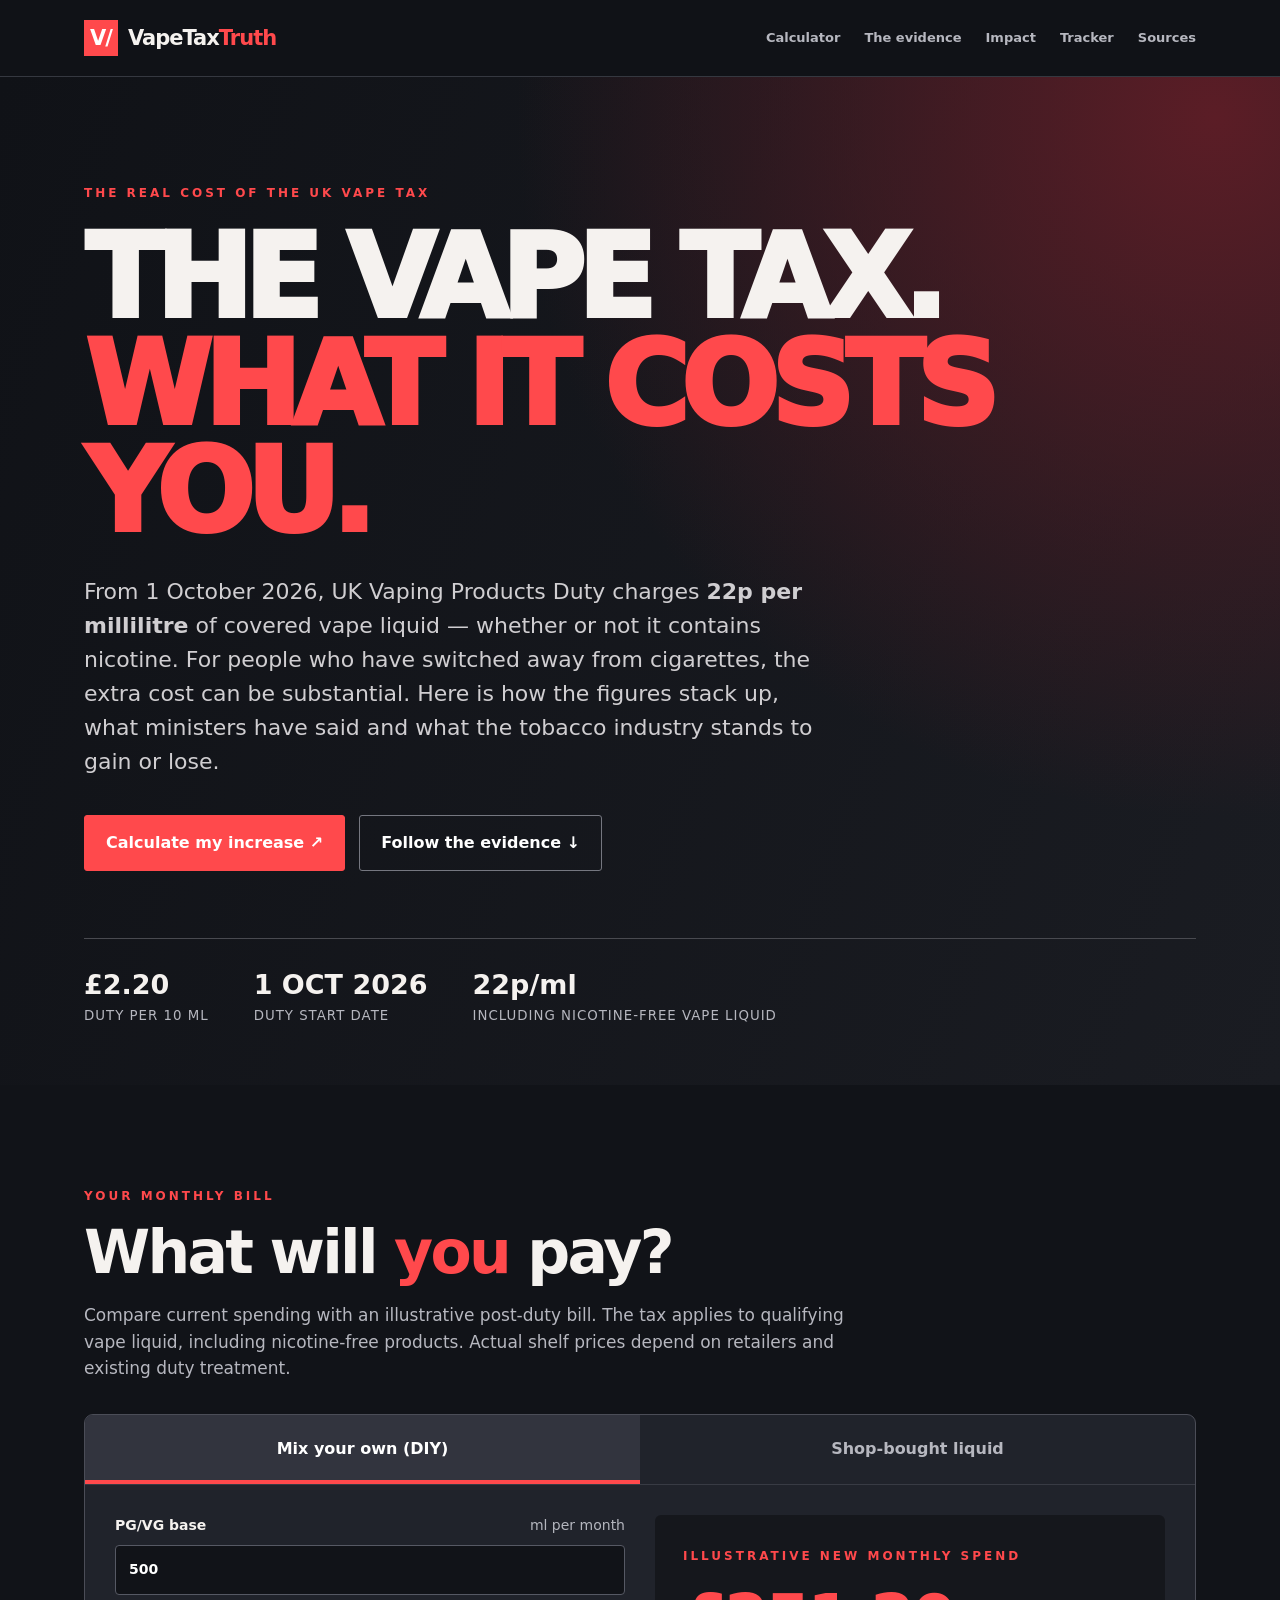
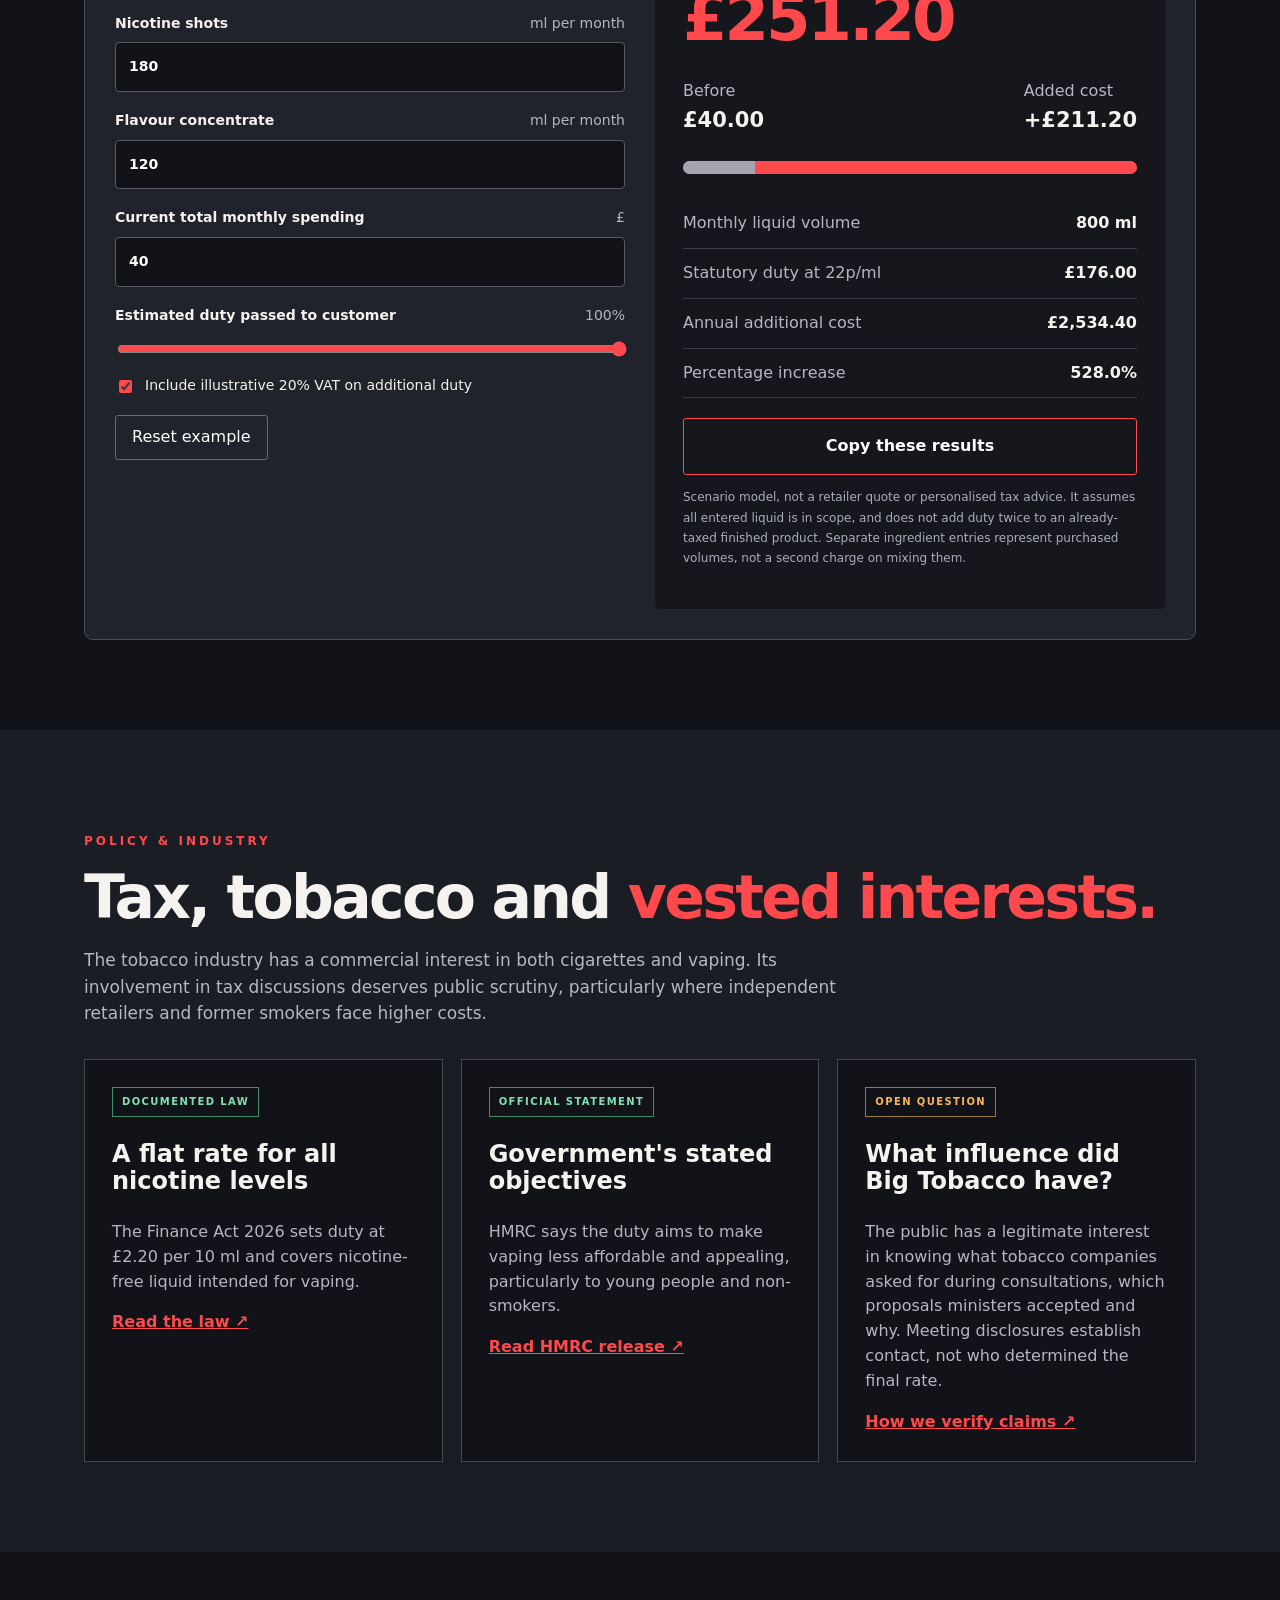
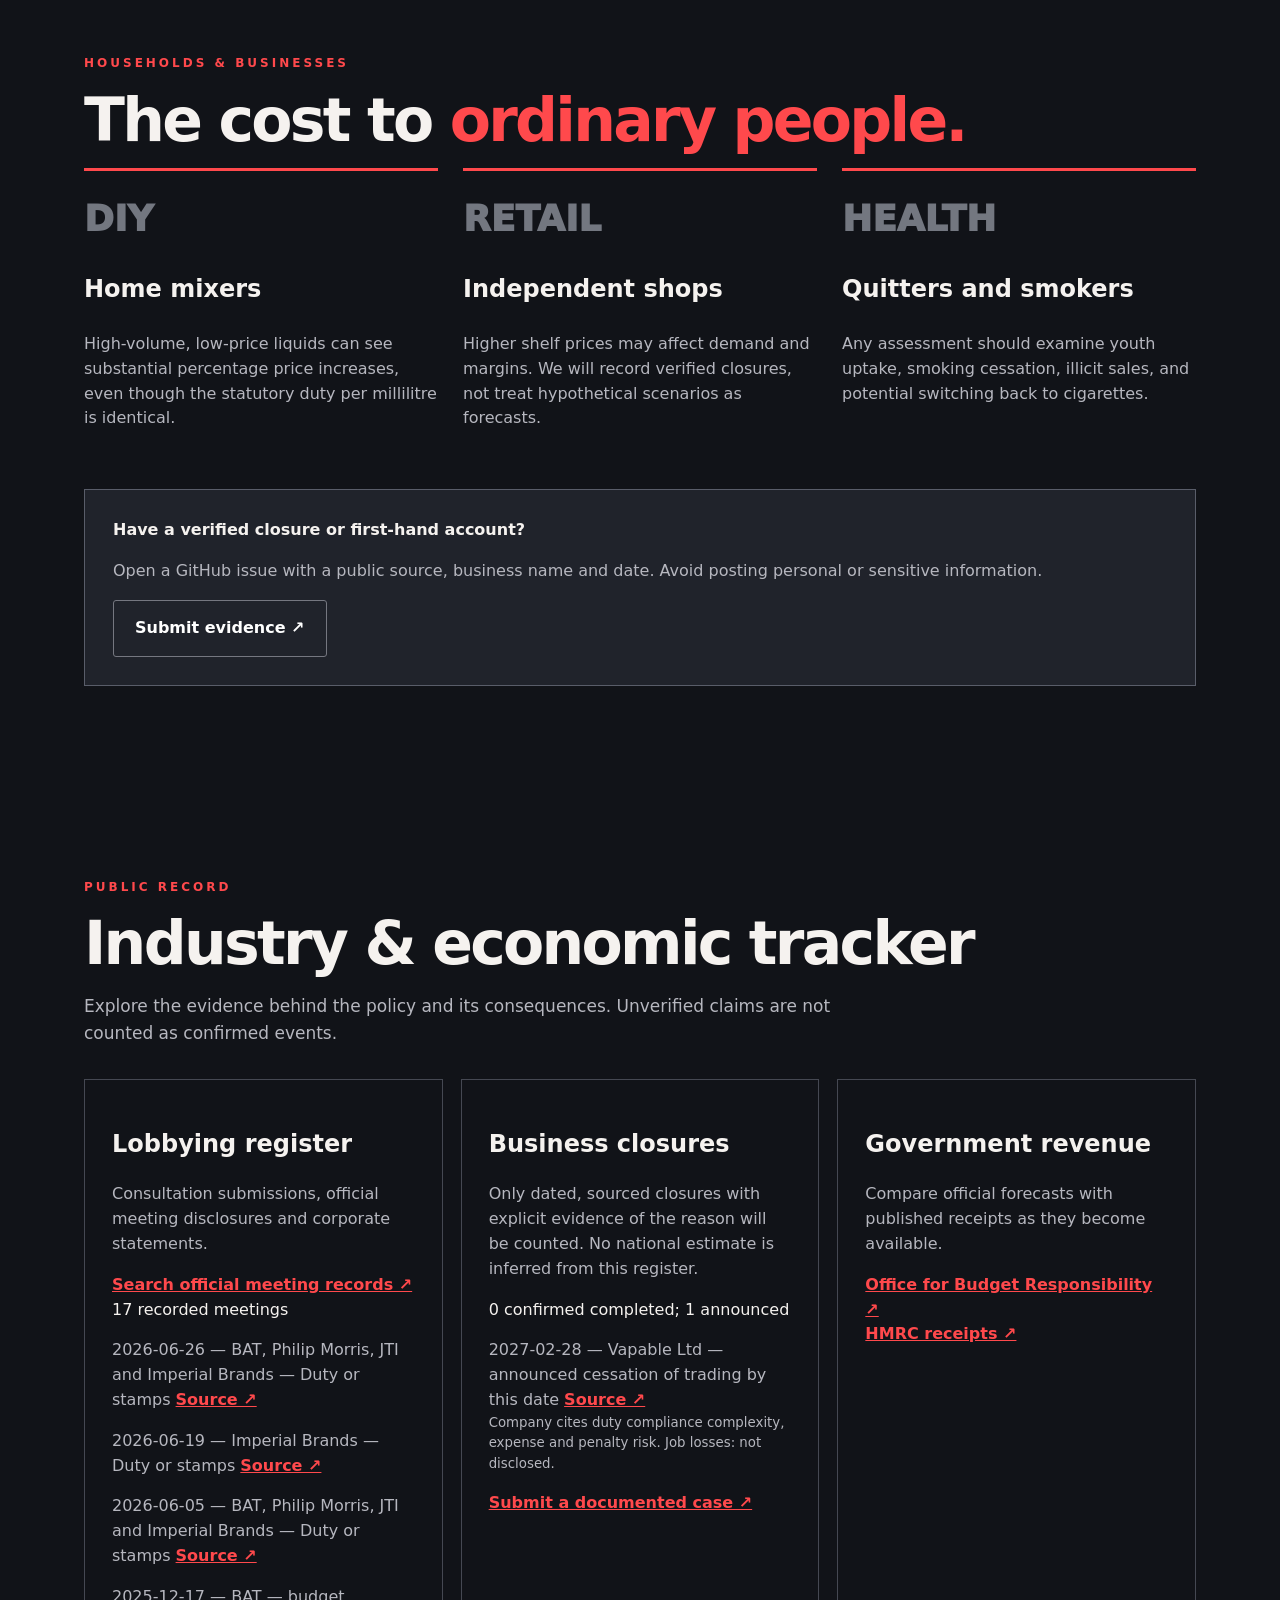
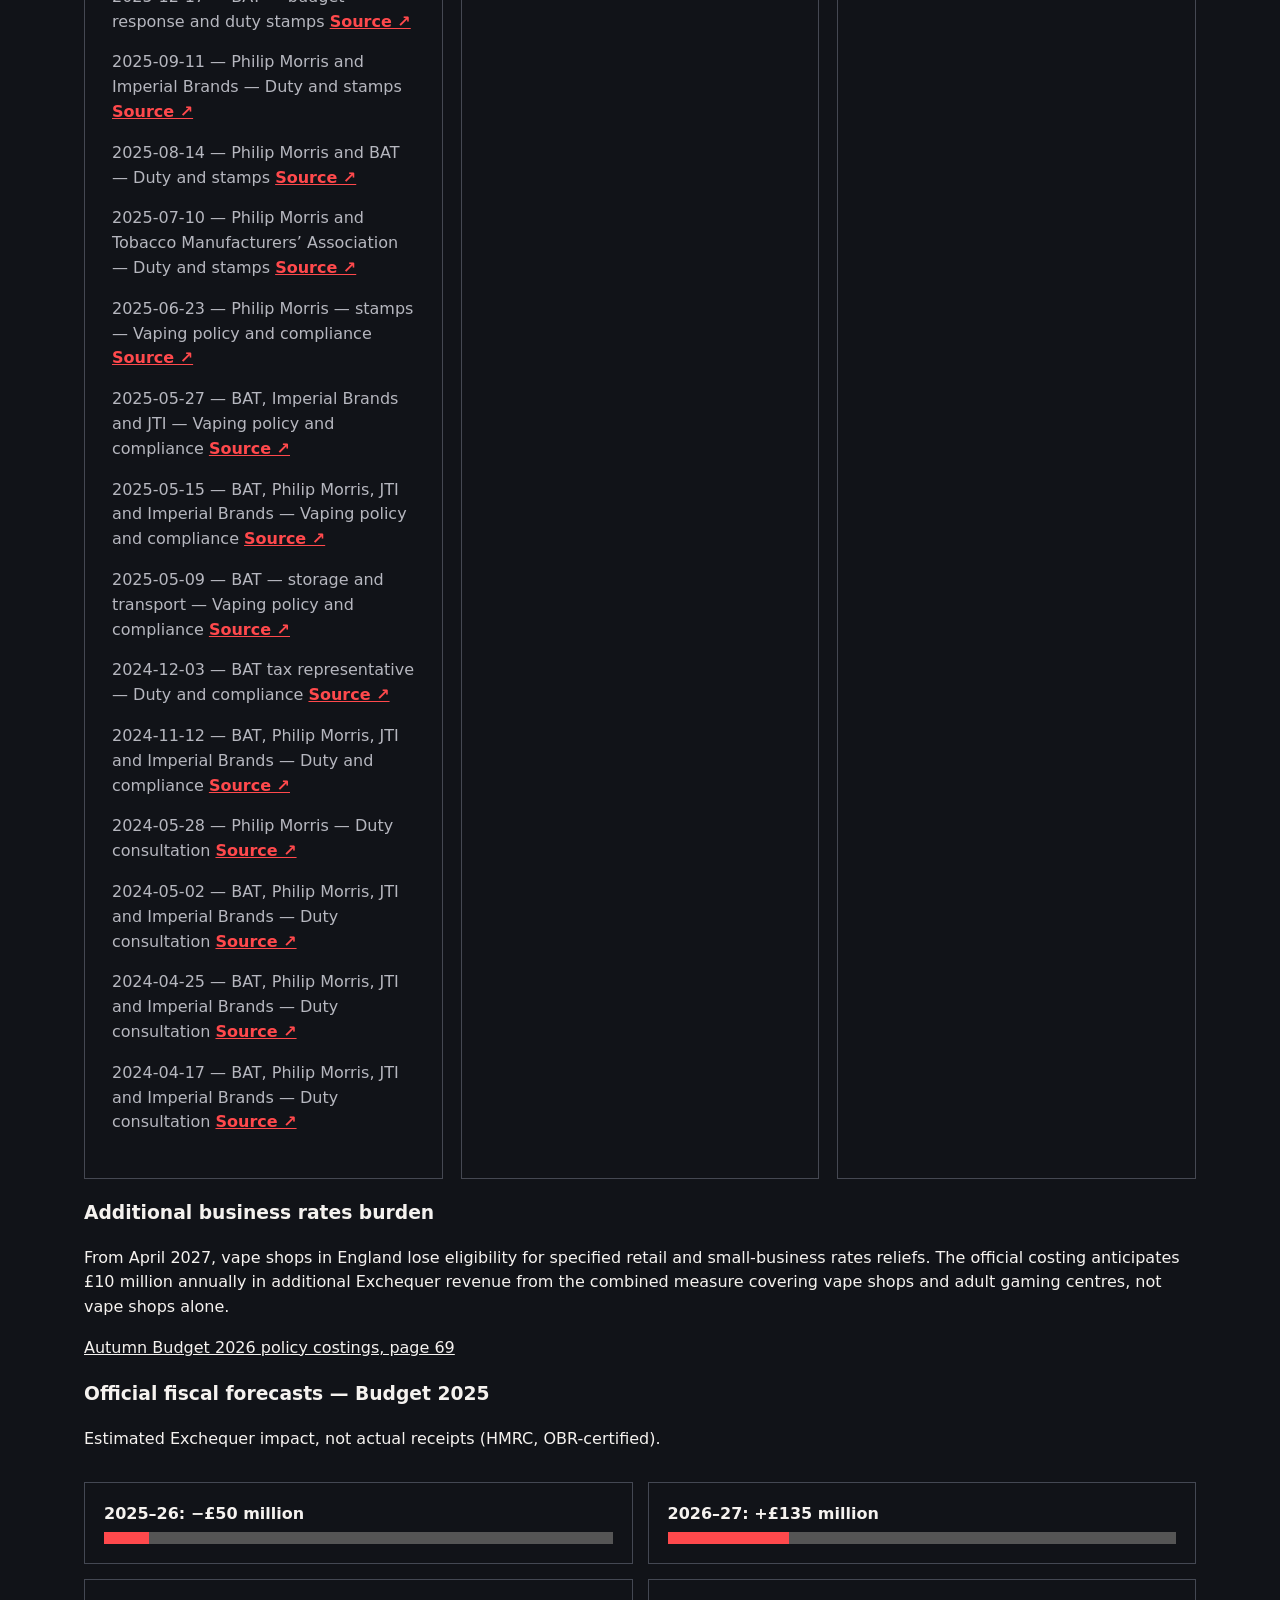
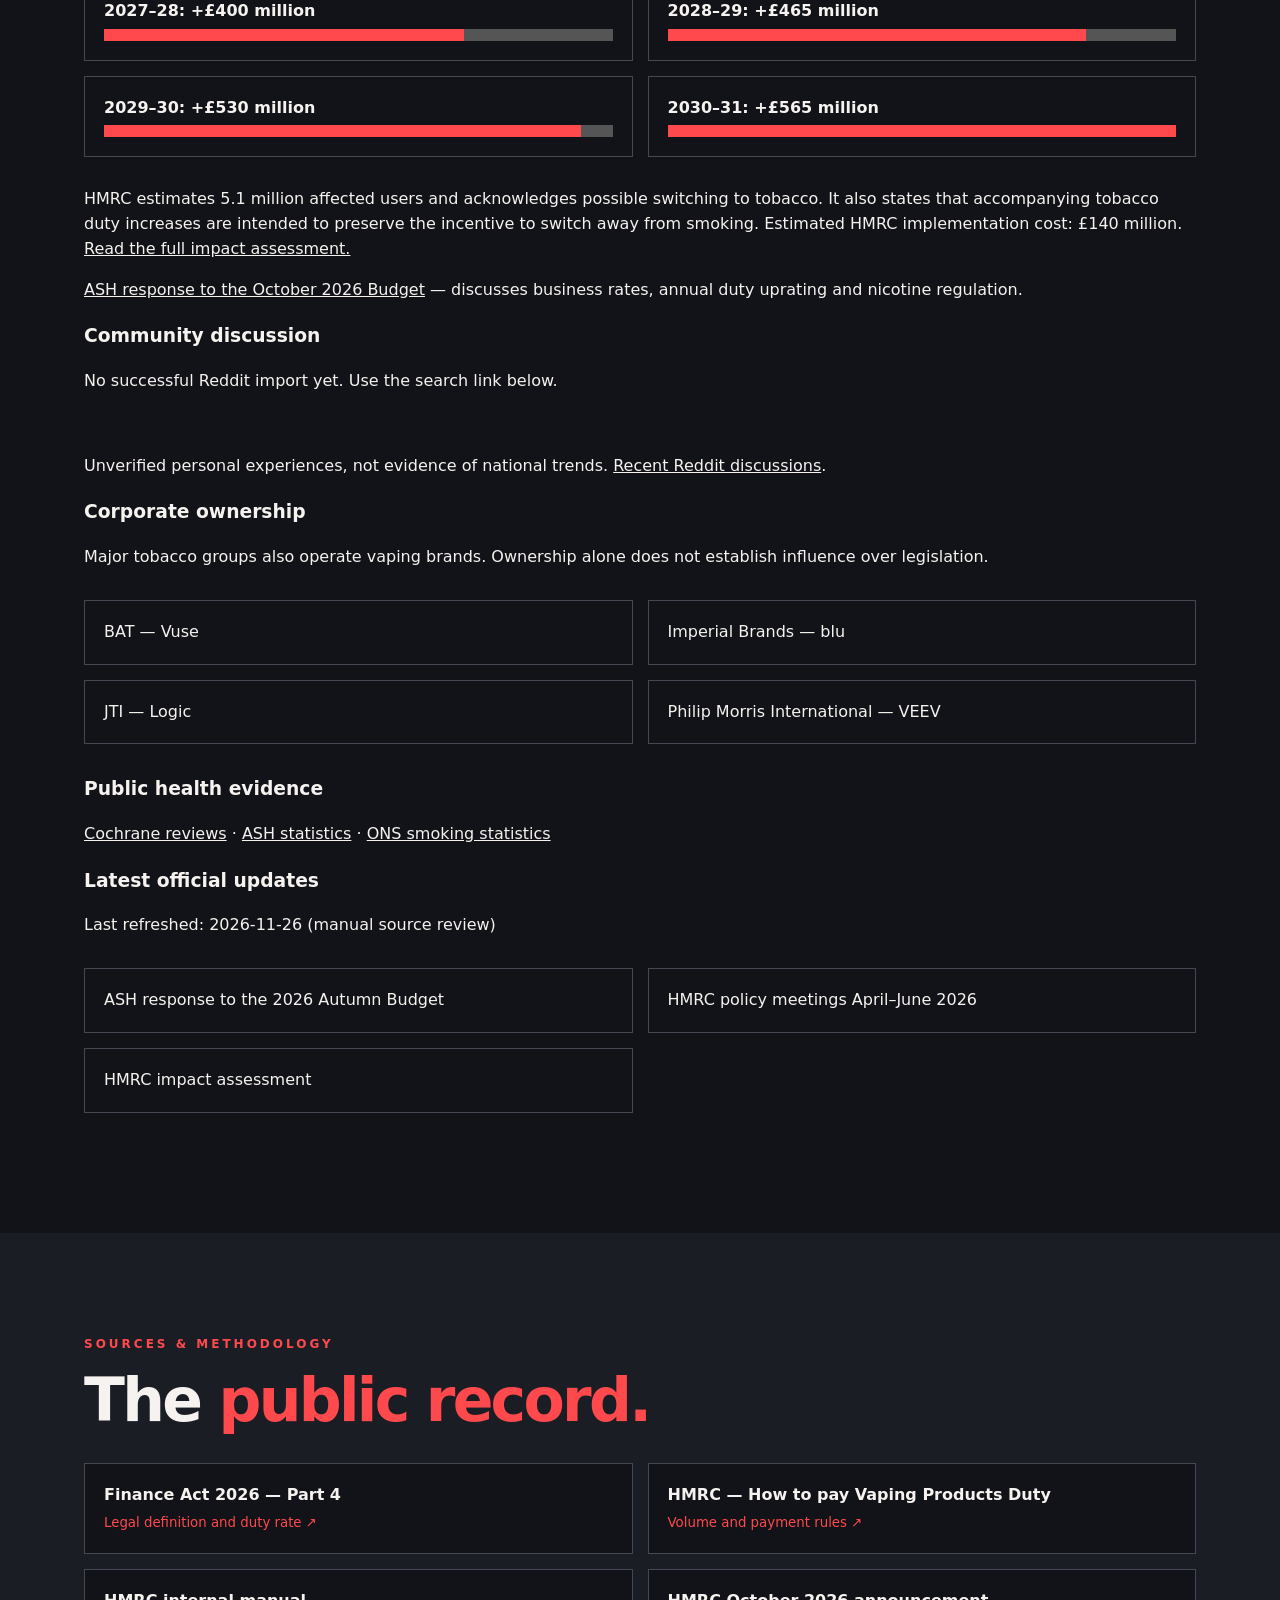
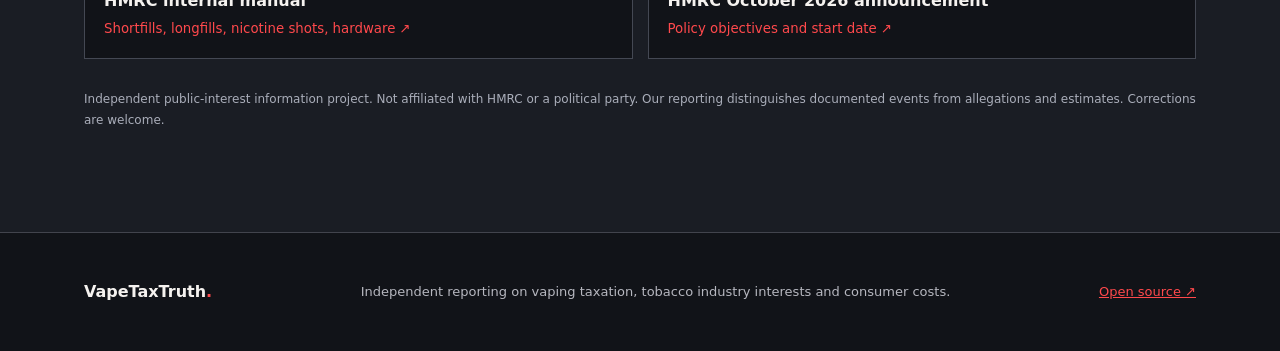
==== commit 15c4d7d7: "Revise editorial copy and clarify consumer and tobacco industry coverage" ====
--- a/index.html
+++ b/index.html
@@ -1,8 +1,8 @@
 <!doctype html>
 <html lang="en"><head><meta charset="utf-8"><meta name="viewport" content="width=device-width,initial-scale=1"><meta name="theme-color" content="#111318"><meta name="description" content="Explore the real cost of the UK's vaping products duty. Independent calculator, evidence and industry impact tracking."><title>VapeTaxTruth | The Real Cost of the UK Vape Tax</title><link rel="stylesheet" href="./styles.css"></head>
 <body><a class="skip" href="#main">Skip to content</a><header><div class="wrap top"><a class="logo" href="#top"><span class="mark">V/</span>VapeTax<span>Truth</span></a><nav aria-label="Primary"><a href="#calculator">Calculator</a><a href="#evidence">The evidence</a><a href="#impact">Impact</a><a href="#tracker">Tracker</a><a href="#sources">Sources</a></nav></div></header>
-<main id="main"><section class="hero" id="top"><div class="wrap"><p class="eyebrow">THE REAL COST OF THE UK VAPE TAX</p><h1>YOUR LIQUID.<br>THEIR <em>LEVY.</em></h1><p class="lead">From 1 October 2026, UK Vaping Products Duty charges <strong>22p per millilitre</strong> of covered vape liquid — whether or not it contains nicotine. See what that could mean for your spending. Examine the evidence. Ask where the money goes.</p><div class="heroactions"><a class="btn" href="#calculator">Calculate my increase ↗</a><a class="btn ghost" href="#evidence">Follow the evidence ↓</a></div><div class="stats"><div><b>£2.20</b><small>Duty per 10 ml</small></div><div><b>1 OCT 2026</b><small>Duty start date</small></div><div><b>0%</b><small>Nicotine exemption</small></div></div></div></section>
-<section class="section" id="calculator"><div class="wrap"><p class="eyebrow">INTERACTIVE COST ESTIMATOR</p><h2>What will <em>you</em> pay?</h2><p class="sub">Compare current spending with an illustrative post-duty bill. The tax applies to qualifying vape liquid, including nicotine-free products. Actual shelf prices depend on retailers and existing duty treatment.</p><div class="panel"><div class="tabs" role="tablist" aria-label="Calculator type"><button id="tab-diy" class="active" aria-selected="true" role="tab" data-mode="diy">Mix your own (DIY)</button><button id="tab-retail" role="tab" aria-selected="false" data-mode="retail">Shop-bought liquid</button></div><div class="calcgrid"><form id="calc-form"><div id="diy-fields"><label>PG/VG base <span>ml per month</span><input id="base" type="number" min="0" step="1" value="500"></label><label>Nicotine shots <span>ml per month</span><input id="nic" type="number" min="0" step="1" value="180"></label><label>Flavour concentrate <span>ml per month</span><input id="flavour" type="number" min="0" step="1" value="120"></label></div><div id="retail-fields" hidden><label>Bottle / pod volume <span>ml</span><input id="bottle" type="number" min="0" step="0.1" value="10"></label><label>Units purchased <span>per month</span><input id="units" type="number" min="0" step="1" value="20"></label></div><label>Current total monthly spending <span>£</span><input id="spend" type="number" min="0" step="0.01" value="40"></label><label>Estimated duty passed to customer <span id="pass-label">100%</span><input id="pass" type="range" min="0" max="100" step="5" value="100"></label><label class="check"><input id="vat" type="checkbox" checked> Include illustrative 20% VAT on additional duty</label><button class="smallbtn" type="button" id="reset">Reset example</button></form><div class="result" aria-live="polite"><span class="kicker">ILLUSTRATIVE NEW MONTHLY SPEND</span><strong class="total" id="newcost">£251.20</strong><div class="comparison"><div><span>Before</span><b id="oldcost">£40.00</b></div><div><span>Added cost</span><b id="increase">+£211.20</b></div></div><div class="bar"><span id="barbase"></span><span id="barduty"></span></div><div class="metric"><span>Monthly liquid volume</span><b id="volume">800 ml</b></div><div class="metric"><span>Statutory duty at 22p/ml</span><b id="duty">£176.00</b></div><div class="metric"><span>Annual additional cost</span><b id="annual">£2,534.40</b></div><div class="metric"><span>Percentage increase</span><b id="pct">528%</b></div><button id="copy" class="btn secondary" type="button">Copy these results</button><p class="fine">Scenario model, not a retailer quote or personalised tax advice. It assumes all entered liquid is in scope, and does not add duty twice to an already-taxed finished product. Separate ingredient entries represent purchased volumes, not a second charge on mixing them.</p></div></div></div></div></section>
-<section class="section alt" id="evidence"><div class="wrap"><p class="eyebrow">FOLLOW THE EVIDENCE</p><h2>Questions worth <em>asking.</em></h2><p class="sub">Who benefits? Who bears the costs? Tobacco firms sell cigarettes <i>and</i> vape products. We distinguish documented facts, potential market effects, and allegations that require evidence.</p><div class="cards"><article class="info"><span class="tag verified">DOCUMENTED LAW</span><h3>A flat rate for all nicotine levels</h3><p>The Finance Act 2026 sets duty at £2.20 per 10 ml and covers nicotine-free liquid intended for vaping.</p><a href="https://www.legislation.gov.uk/ukpga/2026/11/part/4" target="_blank" rel="noopener noreferrer">Read the law ↗</a></article><article class="info"><span class="tag verified">OFFICIAL STATEMENT</span><h3>Government's stated objectives</h3><p>HMRC says the duty aims to make vaping less affordable and appealing, particularly to young people and non-smokers.</p><a href="https://www.gov.uk/government/news/new-vaping-products-duty-comes-into-effect" target="_blank" rel="noopener noreferrer">Read HMRC release ↗</a></article><article class="info"><span class="tag question">OPEN QUESTION</span><h3>What did industry lobbying change?</h3><p>Industry influence deserves scrutiny, but the existence of meetings or a financial incentive does not by itself establish that tobacco companies designed the duty.</p><a href="#sources">How we verify claims ↗</a></article></div></div></section>
-<section class="section" id="impact"><div class="wrap"><p class="eyebrow">THE HUMAN COST</p><h2>Beyond the <em>tax receipt.</em></h2><div class="impactgrid"><div class="impactitem"><div class="number">DIY</div><h3>Home mixers</h3><p>High-volume, low-price liquids can see substantial percentage price increases, even though the statutory duty per millilitre is identical.</p></div><div class="impactitem"><div class="number">RETAIL</div><h3>Independent shops</h3><p>Higher shelf prices may affect demand and margins. We will record verified closures, not treat hypothetical scenarios as forecasts.</p></div><div class="impactitem"><div class="number">HEALTH</div><h3>Quitters and smokers</h3><p>Any assessment should examine youth uptake, smoking cessation, illicit sales, and potential switching back to cigarettes.</p></div></div><div class="callout"><b>Have a verified closure or first-hand account?</b><p>Open a GitHub issue with a public source, business name and date. Avoid posting personal or sensitive information.</p><a class="btn ghost" href="https://github.com/scarab0793/VapeTaxTruth/issues/new" target="_blank" rel="noopener noreferrer">Submit evidence ↗</a></div></div></section>
-<section class="section" id="tracker"><div class="wrap"><p class="eyebrow">PUBLIC RECORD</p><h2>Industry &amp; economic tracker</h2><p class="sub">Explore the evidence behind the policy and its consequences. Unverified claims are not counted as confirmed events.</p><div class="cards"><article class="info"><h3>Lobbying register</h3><p>Consultation submissions, official meeting disclosures and corporate statements.</p><a href="https://www.gov.uk/search/all?keywords=HMRC+stakeholder+meetings+vaping">Search official meeting records ↗</a><div id="lobby-records"></div></article><article class="info"><h3>Business closures</h3><p>Only dated, sourced closures with explicit evidence of the reason will be counted. No national estimate is inferred from this register.</p><div id="closure-records"></div><a href="https://github.com/scarab0793/VapeTaxTruth/issues/new">Submit a documented case ↗</a></article><article class="info"><h3>Government revenue</h3><p>Compare official forecasts with published receipts as they become available.</p><a href="https://obr.uk/">Office for Budget Responsibility ↗</a><br><a href="https://www.gov.uk/government/collections/hm-revenue-customs-receipts">HMRC receipts ↗</a></article></div><h3>Additional business rates burden</h3><p>From April 2027, vape shops in England lose eligibility for specified retail and small-business rates reliefs. The official costing anticipates £10 million annually in additional Exchequer revenue from the combined measure covering vape shops and adult gaming centres, not vape shops alone.</p><p><a href="https://assets.publishing.service.gov.uk/media/6ae1883fe4367e5c8b0467df/AB26_Policy_Costing.pdf">Autumn Budget 2026 policy costings, page 69</a></p><h3>Official fiscal forecasts — Budget 2025</h3><p>Estimated Exchequer impact, not actual receipts (HMRC, OBR-certified).</p><div class="sources"><a href="https://www.gov.uk/government/publications/introduction-of-vaping-products-duty-from-1-october-2026/introduction-of-vaping-products-duty-from-1-october-2026"><b>2025–26: −£50 million</b><div style="height:12px;background:#555"><div style="height:12px;background:#ff494c;width:8.849557522123893%"></div></div></a><a href="https://www.gov.uk/government/publications/introduction-of-vaping-products-duty-from-1-october-2026/introduction-of-vaping-products-duty-from-1-october-2026"><b>2026–27: +£135 million</b><div style="height:12px;background:#555"><div style="height:12px;background:#ff494c;width:23.893805309734514%"></div></div></a><a href="https://www.gov.uk/government/publications/introduction-of-vaping-products-duty-from-1-october-2026/introduction-of-vaping-products-duty-from-1-october-2026"><b>2027–28: +£400 million</b><div style="height:12px;background:#555"><div style="height:12px;background:#ff494c;width:70.79646017699115%"></div></div></a><a href="https://www.gov.uk/government/publications/introduction-of-vaping-products-duty-from-1-october-2026/introduction-of-vaping-products-duty-from-1-october-2026"><b>2028–29: +£465 million</b><div style="height:12px;background:#555"><div style="height:12px;background:#ff494c;width:82.30088495575221%"></div></div></a><a href="https://www.gov.uk/government/publications/introduction-of-vaping-products-duty-from-1-october-2026/introduction-of-vaping-products-duty-from-1-october-2026"><b>2029–30: +£530 million</b><div style="height:12px;background:#555"><div style="height:12px;background:#ff494c;width:93.80530973451327%"></div></div></a><a href="https://www.gov.uk/government/publications/introduction-of-vaping-products-duty-from-1-october-2026/introduction-of-vaping-products-duty-from-1-october-2026"><b>2030–31: +£565 million</b><div style="height:12px;background:#555"><div style="height:12px;background:#ff494c;width:100%"></div></div></a></div><p>HMRC estimates 5.1 million affected users and acknowledges possible switching to tobacco. It also states that accompanying tobacco duty increases are intended to preserve the incentive to switch away from smoking. Estimated HMRC implementation cost: £140 million. <a href="https://www.gov.uk/government/publications/introduction-of-vaping-products-duty-from-1-october-2026/introduction-of-vaping-products-duty-from-1-october-2026">Read the full impact assessment.</a></p><p><a href="https://ash.org.uk/media-centre/news/press-releases/ash-response-to-the-2026-autumn-budget">ASH response to the October 2026 Budget</a> — discusses business rates, annual duty uprating and nicotine regulation.</p><h3>Community discussion</h3><p id="reddit-status">Loading community feed…</p><div class="sources" id="reddit-items"></div><p>Unverified personal experiences, not evidence of national trends. <a href="https://www.reddit.com/search/?q=UK%20vaping%20products%20duty&amp;sort=new">Recent Reddit discussions</a>.</p><h3>Corporate ownership</h3><p>Major tobacco groups also operate vaping brands. Ownership alone does not establish influence over legislation.</p><div class="sources"><a href="https://www.bat.com/">BAT — Vuse</a><a href="https://www.imperialbrandsplc.com/">Imperial Brands — blu</a><a href="https://www.jti.com/">JTI — Logic</a><a href="https://www.pmi.com/">Philip Morris International — VEEV</a></div><h3>Public health evidence</h3><p><a href="https://www.cochrane.org/">Cochrane reviews</a> · <a href="https://ash.org.uk/">ASH statistics</a> · <a href="https://www.ons.gov.uk/">ONS smoking statistics</a></p><h3>Latest official updates</h3><p id="news-status">Loading published government updates…</p><div class="sources" id="news-items"></div></div></section><section class="section alt" id="sources"><div class="wrap"><p class="eyebrow">SOURCES & METHODOLOGY</p><h2>Receipts, not <em>rumours.</em></h2><div class="sources"><a href="https://www.legislation.gov.uk/ukpga/2026/11/part/4" target="_blank" rel="noopener noreferrer"><b>Finance Act 2026 — Part 4</b><small>Legal definition and duty rate ↗</small></a><a href="https://www.gov.uk/guidance/how-to-pay-vaping-products-duty" target="_blank" rel="noopener noreferrer"><b>HMRC — How to pay Vaping Products Duty</b><small>Volume and payment rules ↗</small></a><a href="https://www.gov.uk/hmrc-internal-manuals/vaping-products-duty-and-vaping-duty-stamps-guidance/vpds013000" target="_blank" rel="noopener noreferrer"><b>HMRC internal manual</b><small>Shortfills, longfills, nicotine shots, hardware ↗</small></a><a href="https://www.gov.uk/government/news/new-vaping-products-duty-comes-into-effect" target="_blank" rel="noopener noreferrer"><b>HMRC October 2026 announcement</b><small>Policy objectives and start date ↗</small></a></div><p class="fine">Independent public-interest information project. Not affiliated with HMRC or a political party. Strong opinions are welcome; unsupported accusations are not presented as facts. Figures and sources reviewed 26 November 2026.</p></div></section></main><footer><div class="wrap foot"><b>VapeTaxTruth<span>.</span></b><p>The real cost. The public record. The unanswered questions.</p><a href="https://github.com/scarab0793/VapeTaxTruth">Open source ↗</a></div></footer><script src="./script.js"></script><script src="./tracker.js"></script></body></html>+<main id="main"><section class="hero" id="top"><div class="wrap"><p class="eyebrow">THE REAL COST OF THE UK VAPE TAX</p><h1>THE VAPE TAX.<br><em>WHAT IT COSTS YOU.</em></h1><p class="lead">From 1 October 2026, UK Vaping Products Duty charges <strong>22p per millilitre</strong> of covered vape liquid — whether or not it contains nicotine. For people who have switched away from cigarettes, the extra cost can be substantial. Here is how the figures stack up, what ministers have said and what the tobacco industry stands to gain or lose.</p><div class="heroactions"><a class="btn" href="#calculator">Calculate my increase ↗</a><a class="btn ghost" href="#evidence">Follow the evidence ↓</a></div><div class="stats"><div><b>£2.20</b><small>Duty per 10 ml</small></div><div><b>1 OCT 2026</b><small>Duty start date</small></div><div><b>22p/ml</b><small>Including nicotine-free vape liquid</small></div></div></div></section>
+<section class="section" id="calculator"><div class="wrap"><p class="eyebrow">YOUR MONTHLY BILL</p><h2>What will <em>you</em> pay?</h2><p class="sub">Compare current spending with an illustrative post-duty bill. The tax applies to qualifying vape liquid, including nicotine-free products. Actual shelf prices depend on retailers and existing duty treatment.</p><div class="panel"><div class="tabs" role="tablist" aria-label="Calculator type"><button id="tab-diy" class="active" aria-selected="true" role="tab" data-mode="diy">Mix your own (DIY)</button><button id="tab-retail" role="tab" aria-selected="false" data-mode="retail">Shop-bought liquid</button></div><div class="calcgrid"><form id="calc-form"><div id="diy-fields"><label>PG/VG base <span>ml per month</span><input id="base" type="number" min="0" step="1" value="500"></label><label>Nicotine shots <span>ml per month</span><input id="nic" type="number" min="0" step="1" value="180"></label><label>Flavour concentrate <span>ml per month</span><input id="flavour" type="number" min="0" step="1" value="120"></label></div><div id="retail-fields" hidden><label>Bottle / pod volume <span>ml</span><input id="bottle" type="number" min="0" step="0.1" value="10"></label><label>Units purchased <span>per month</span><input id="units" type="number" min="0" step="1" value="20"></label></div><label>Current total monthly spending <span>£</span><input id="spend" type="number" min="0" step="0.01" value="40"></label><label>Estimated duty passed to customer <span id="pass-label">100%</span><input id="pass" type="range" min="0" max="100" step="5" value="100"></label><label class="check"><input id="vat" type="checkbox" checked> Include illustrative 20% VAT on additional duty</label><button class="smallbtn" type="button" id="reset">Reset example</button></form><div class="result" aria-live="polite"><span class="kicker">ILLUSTRATIVE NEW MONTHLY SPEND</span><strong class="total" id="newcost">£251.20</strong><div class="comparison"><div><span>Before</span><b id="oldcost">£40.00</b></div><div><span>Added cost</span><b id="increase">+£211.20</b></div></div><div class="bar"><span id="barbase"></span><span id="barduty"></span></div><div class="metric"><span>Monthly liquid volume</span><b id="volume">800 ml</b></div><div class="metric"><span>Statutory duty at 22p/ml</span><b id="duty">£176.00</b></div><div class="metric"><span>Annual additional cost</span><b id="annual">£2,534.40</b></div><div class="metric"><span>Percentage increase</span><b id="pct">528%</b></div><button id="copy" class="btn secondary" type="button">Copy these results</button><p class="fine">Scenario model, not a retailer quote or personalised tax advice. It assumes all entered liquid is in scope, and does not add duty twice to an already-taxed finished product. Separate ingredient entries represent purchased volumes, not a second charge on mixing them.</p></div></div></div></div></section>
+<section class="section alt" id="evidence"><div class="wrap"><p class="eyebrow">POLICY & INDUSTRY</p><h2>Tax, tobacco and <em>vested interests.</em></h2><p class="sub">The tobacco industry has a commercial interest in both cigarettes and vaping. Its involvement in tax discussions deserves public scrutiny, particularly where independent retailers and former smokers face higher costs.</p><div class="cards"><article class="info"><span class="tag verified">DOCUMENTED LAW</span><h3>A flat rate for all nicotine levels</h3><p>The Finance Act 2026 sets duty at £2.20 per 10 ml and covers nicotine-free liquid intended for vaping.</p><a href="https://www.legislation.gov.uk/ukpga/2026/11/part/4" target="_blank" rel="noopener noreferrer">Read the law ↗</a></article><article class="info"><span class="tag verified">OFFICIAL STATEMENT</span><h3>Government's stated objectives</h3><p>HMRC says the duty aims to make vaping less affordable and appealing, particularly to young people and non-smokers.</p><a href="https://www.gov.uk/government/news/new-vaping-products-duty-comes-into-effect" target="_blank" rel="noopener noreferrer">Read HMRC release ↗</a></article><article class="info"><span class="tag question">OPEN QUESTION</span><h3>What influence did Big Tobacco have?</h3><p>The public has a legitimate interest in knowing what tobacco companies asked for during consultations, which proposals ministers accepted and why. Meeting disclosures establish contact, not who determined the final rate.</p><a href="#sources">How we verify claims ↗</a></article></div></div></section>
+<section class="section" id="impact"><div class="wrap"><p class="eyebrow">HOUSEHOLDS & BUSINESSES</p><h2>The cost to <em>ordinary people.</em></h2><div class="impactgrid"><div class="impactitem"><div class="number">DIY</div><h3>Home mixers</h3><p>High-volume, low-price liquids can see substantial percentage price increases, even though the statutory duty per millilitre is identical.</p></div><div class="impactitem"><div class="number">RETAIL</div><h3>Independent shops</h3><p>Higher shelf prices may affect demand and margins. We will record verified closures, not treat hypothetical scenarios as forecasts.</p></div><div class="impactitem"><div class="number">HEALTH</div><h3>Quitters and smokers</h3><p>Any assessment should examine youth uptake, smoking cessation, illicit sales, and potential switching back to cigarettes.</p></div></div><div class="callout"><b>Have a verified closure or first-hand account?</b><p>Open a GitHub issue with a public source, business name and date. Avoid posting personal or sensitive information.</p><a class="btn ghost" href="https://github.com/scarab0793/VapeTaxTruth/issues/new" target="_blank" rel="noopener noreferrer">Submit evidence ↗</a></div></div></section>
+<section class="section" id="tracker"><div class="wrap"><p class="eyebrow">PUBLIC RECORD</p><h2>Industry &amp; economic tracker</h2><p class="sub">Explore the evidence behind the policy and its consequences. Unverified claims are not counted as confirmed events.</p><div class="cards"><article class="info"><h3>Lobbying register</h3><p>Consultation submissions, official meeting disclosures and corporate statements.</p><a href="https://www.gov.uk/search/all?keywords=HMRC+stakeholder+meetings+vaping">Search official meeting records ↗</a><div id="lobby-records"></div></article><article class="info"><h3>Business closures</h3><p>Only dated, sourced closures with explicit evidence of the reason will be counted. No national estimate is inferred from this register.</p><div id="closure-records"></div><a href="https://github.com/scarab0793/VapeTaxTruth/issues/new">Submit a documented case ↗</a></article><article class="info"><h3>Government revenue</h3><p>Compare official forecasts with published receipts as they become available.</p><a href="https://obr.uk/">Office for Budget Responsibility ↗</a><br><a href="https://www.gov.uk/government/collections/hm-revenue-customs-receipts">HMRC receipts ↗</a></article></div><h3>Additional business rates burden</h3><p>From April 2027, vape shops in England lose eligibility for specified retail and small-business rates reliefs. The official costing anticipates £10 million annually in additional Exchequer revenue from the combined measure covering vape shops and adult gaming centres, not vape shops alone.</p><p><a href="https://assets.publishing.service.gov.uk/media/6ae1883fe4367e5c8b0467df/AB26_Policy_Costing.pdf">Autumn Budget 2026 policy costings, page 69</a></p><h3>Official fiscal forecasts — Budget 2025</h3><p>Estimated Exchequer impact, not actual receipts (HMRC, OBR-certified).</p><div class="sources"><a href="https://www.gov.uk/government/publications/introduction-of-vaping-products-duty-from-1-october-2026/introduction-of-vaping-products-duty-from-1-october-2026"><b>2025–26: −£50 million</b><div style="height:12px;background:#555"><div style="height:12px;background:#ff494c;width:8.849557522123893%"></div></div></a><a href="https://www.gov.uk/government/publications/introduction-of-vaping-products-duty-from-1-october-2026/introduction-of-vaping-products-duty-from-1-october-2026"><b>2026–27: +£135 million</b><div style="height:12px;background:#555"><div style="height:12px;background:#ff494c;width:23.893805309734514%"></div></div></a><a href="https://www.gov.uk/government/publications/introduction-of-vaping-products-duty-from-1-october-2026/introduction-of-vaping-products-duty-from-1-october-2026"><b>2027–28: +£400 million</b><div style="height:12px;background:#555"><div style="height:12px;background:#ff494c;width:70.79646017699115%"></div></div></a><a href="https://www.gov.uk/government/publications/introduction-of-vaping-products-duty-from-1-october-2026/introduction-of-vaping-products-duty-from-1-october-2026"><b>2028–29: +£465 million</b><div style="height:12px;background:#555"><div style="height:12px;background:#ff494c;width:82.30088495575221%"></div></div></a><a href="https://www.gov.uk/government/publications/introduction-of-vaping-products-duty-from-1-october-2026/introduction-of-vaping-products-duty-from-1-october-2026"><b>2029–30: +£530 million</b><div style="height:12px;background:#555"><div style="height:12px;background:#ff494c;width:93.80530973451327%"></div></div></a><a href="https://www.gov.uk/government/publications/introduction-of-vaping-products-duty-from-1-october-2026/introduction-of-vaping-products-duty-from-1-october-2026"><b>2030–31: +£565 million</b><div style="height:12px;background:#555"><div style="height:12px;background:#ff494c;width:100%"></div></div></a></div><p>HMRC estimates 5.1 million affected users and acknowledges possible switching to tobacco. It also states that accompanying tobacco duty increases are intended to preserve the incentive to switch away from smoking. Estimated HMRC implementation cost: £140 million. <a href="https://www.gov.uk/government/publications/introduction-of-vaping-products-duty-from-1-october-2026/introduction-of-vaping-products-duty-from-1-october-2026">Read the full impact assessment.</a></p><p><a href="https://ash.org.uk/media-centre/news/press-releases/ash-response-to-the-2026-autumn-budget">ASH response to the October 2026 Budget</a> — discusses business rates, annual duty uprating and nicotine regulation.</p><h3>Community discussion</h3><p id="reddit-status">Loading community feed…</p><div class="sources" id="reddit-items"></div><p>Unverified personal experiences, not evidence of national trends. <a href="https://www.reddit.com/search/?q=UK%20vaping%20products%20duty&amp;sort=new">Recent Reddit discussions</a>.</p><h3>Corporate ownership</h3><p>Major tobacco groups also operate vaping brands. Ownership alone does not establish influence over legislation.</p><div class="sources"><a href="https://www.bat.com/">BAT — Vuse</a><a href="https://www.imperialbrandsplc.com/">Imperial Brands — blu</a><a href="https://www.jti.com/">JTI — Logic</a><a href="https://www.pmi.com/">Philip Morris International — VEEV</a></div><h3>Public health evidence</h3><p><a href="https://www.cochrane.org/">Cochrane reviews</a> · <a href="https://ash.org.uk/">ASH statistics</a> · <a href="https://www.ons.gov.uk/">ONS smoking statistics</a></p><h3>Latest official updates</h3><p id="news-status">Loading published government updates…</p><div class="sources" id="news-items"></div></div></section><section class="section alt" id="sources"><div class="wrap"><p class="eyebrow">SOURCES & METHODOLOGY</p><h2>The <em>public record.</em></h2><div class="sources"><a href="https://www.legislation.gov.uk/ukpga/2026/11/part/4" target="_blank" rel="noopener noreferrer"><b>Finance Act 2026 — Part 4</b><small>Legal definition and duty rate ↗</small></a><a href="https://www.gov.uk/guidance/how-to-pay-vaping-products-duty" target="_blank" rel="noopener noreferrer"><b>HMRC — How to pay Vaping Products Duty</b><small>Volume and payment rules ↗</small></a><a href="https://www.gov.uk/hmrc-internal-manuals/vaping-products-duty-and-vaping-duty-stamps-guidance/vpds013000" target="_blank" rel="noopener noreferrer"><b>HMRC internal manual</b><small>Shortfills, longfills, nicotine shots, hardware ↗</small></a><a href="https://www.gov.uk/government/news/new-vaping-products-duty-comes-into-effect" target="_blank" rel="noopener noreferrer"><b>HMRC October 2026 announcement</b><small>Policy objectives and start date ↗</small></a></div><p class="fine">Independent public-interest information project. Not affiliated with HMRC or a political party. Our reporting distinguishes documented events from allegations and estimates. Corrections are welcome. </p></div></section></main><footer><div class="wrap foot"><b>VapeTaxTruth<span>.</span></b><p>Independent reporting on vaping taxation, tobacco industry interests and consumer costs.</p><a href="https://github.com/scarab0793/VapeTaxTruth">Open source ↗</a></div></footer><script src="./script.js"></script><script src="./tracker.js"></script></body></html>
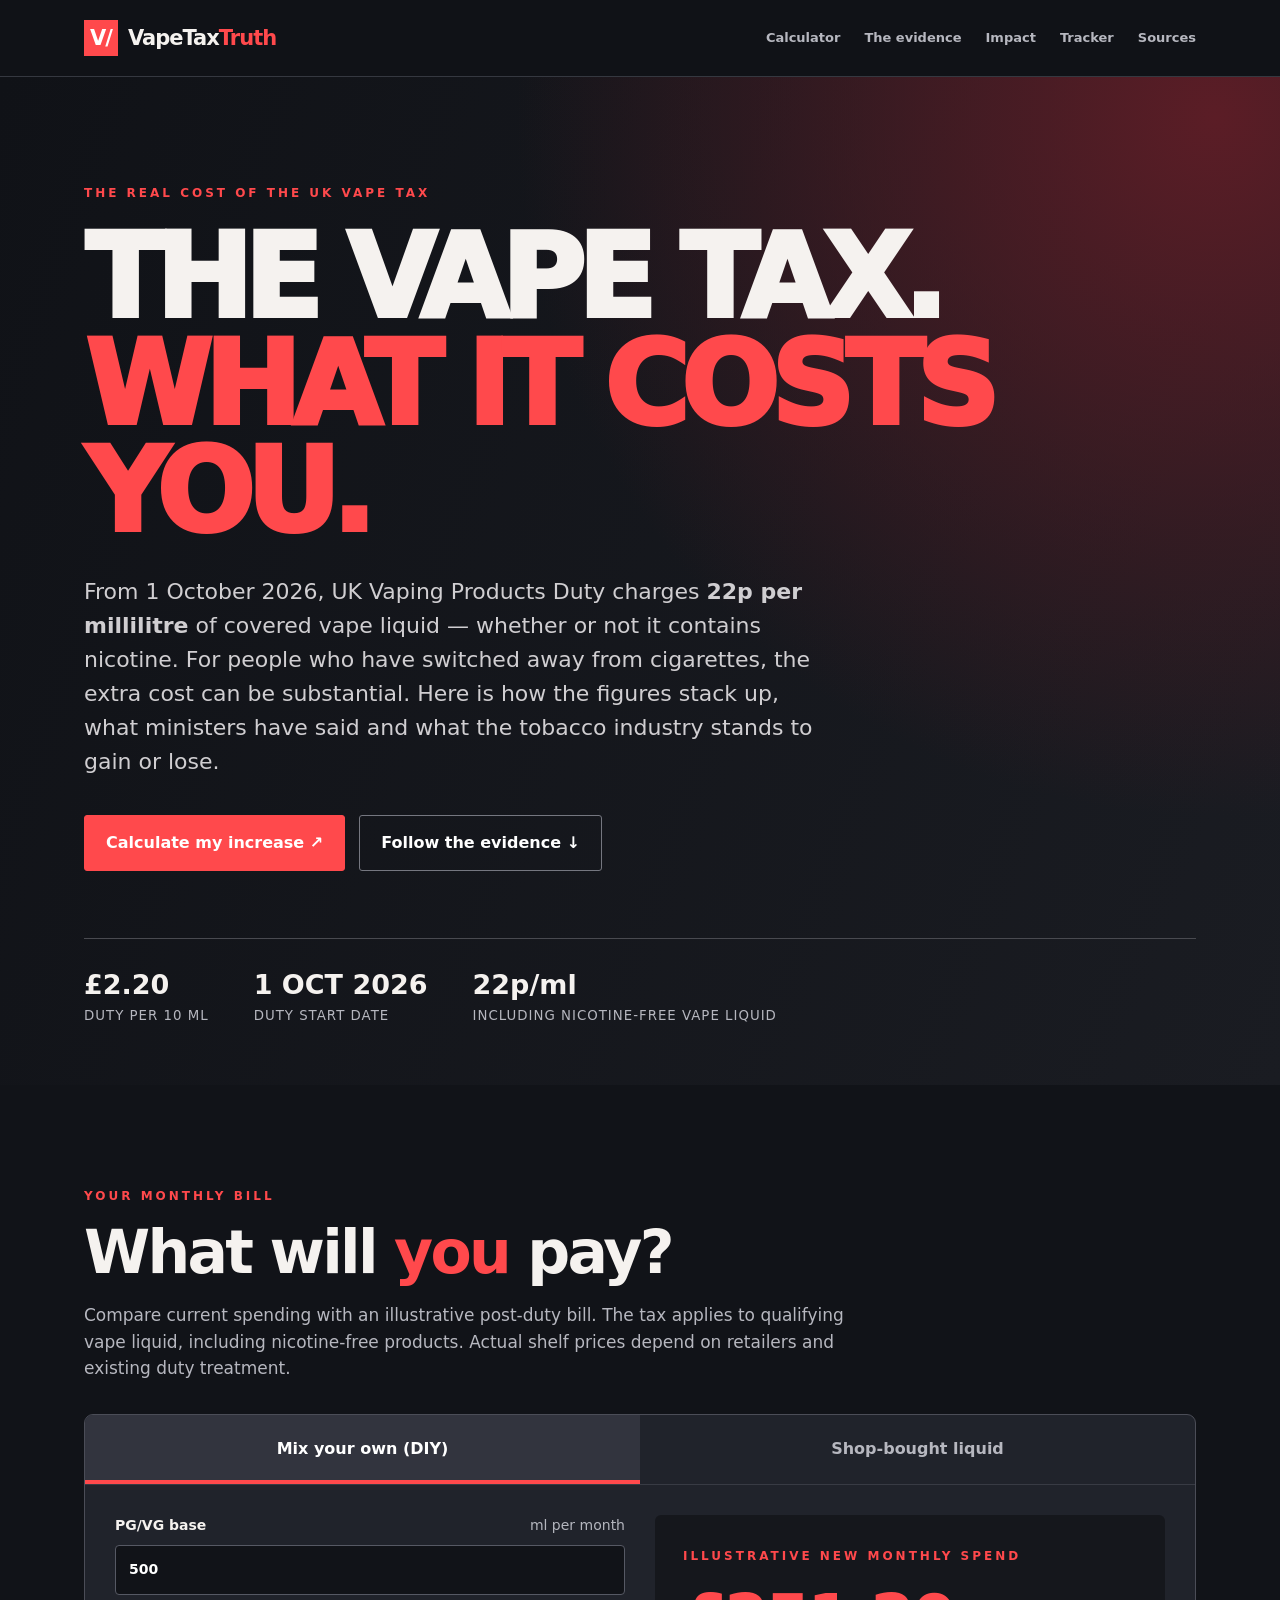
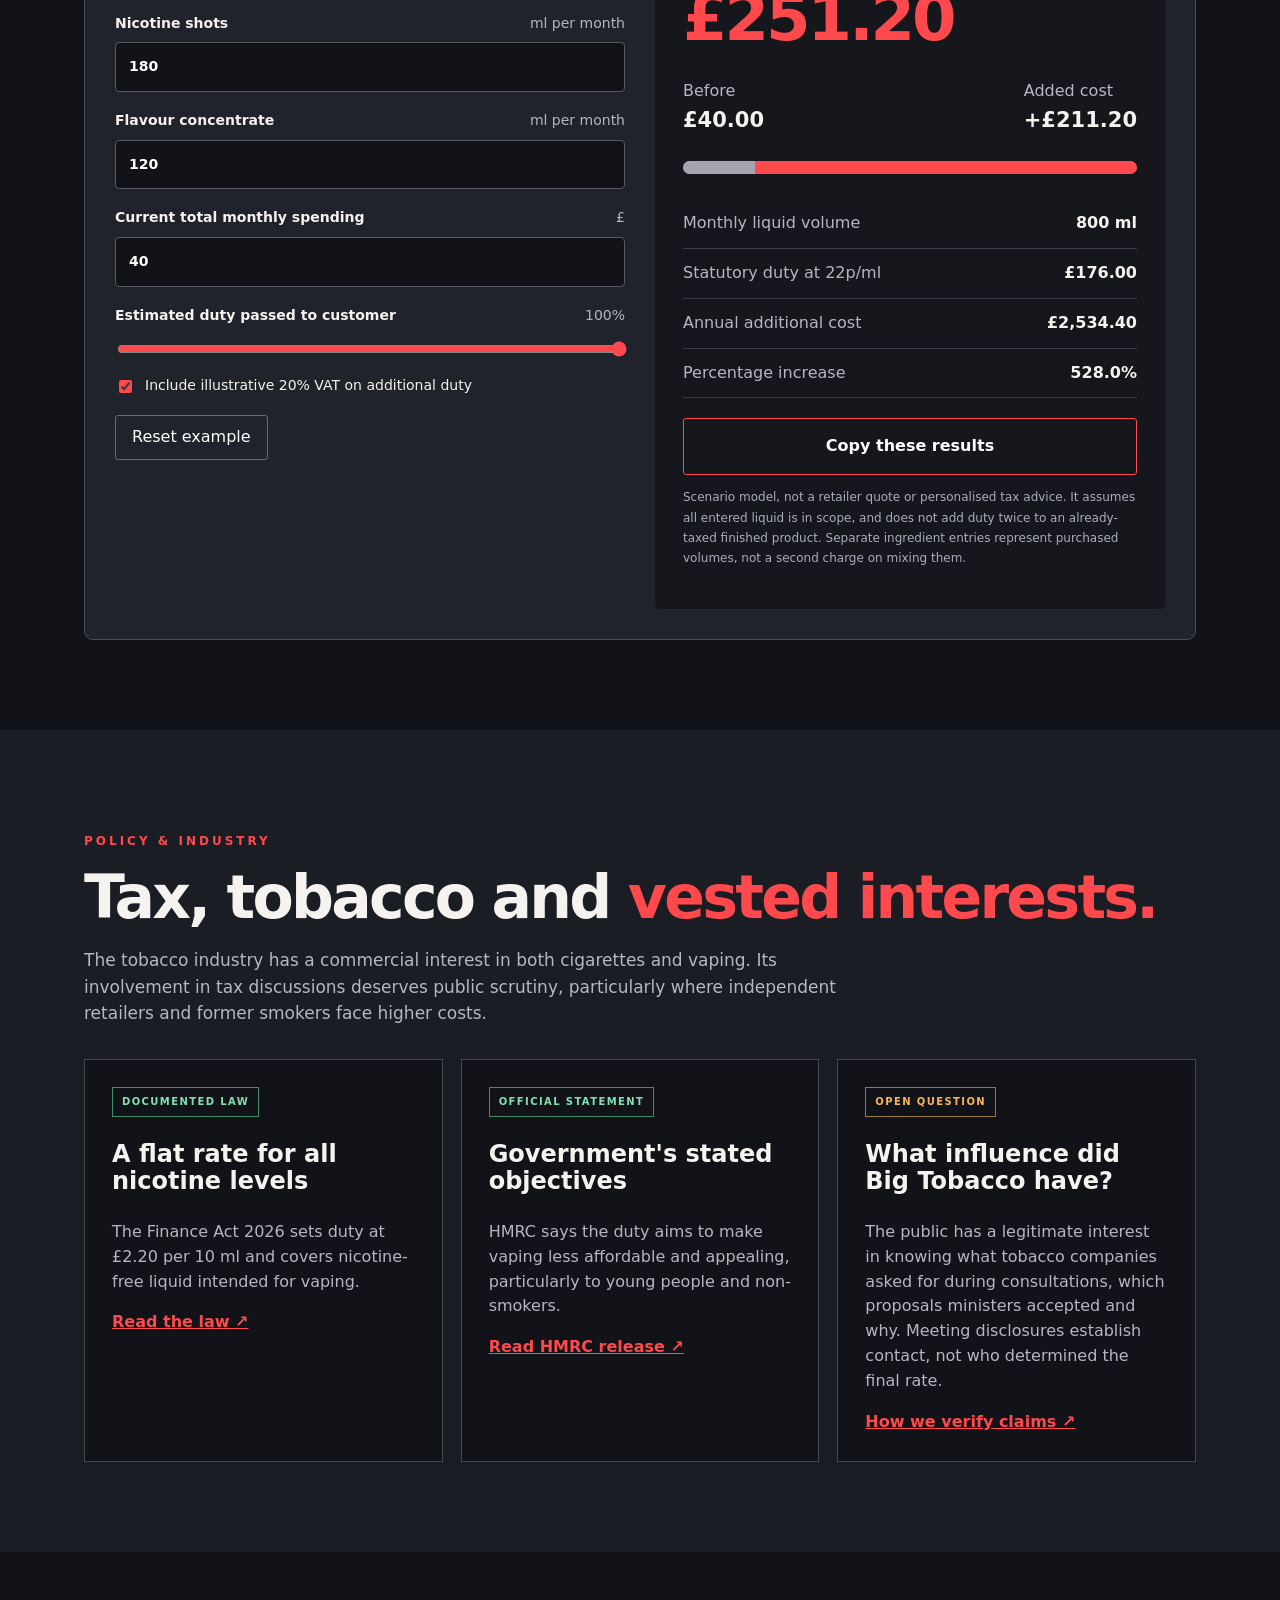
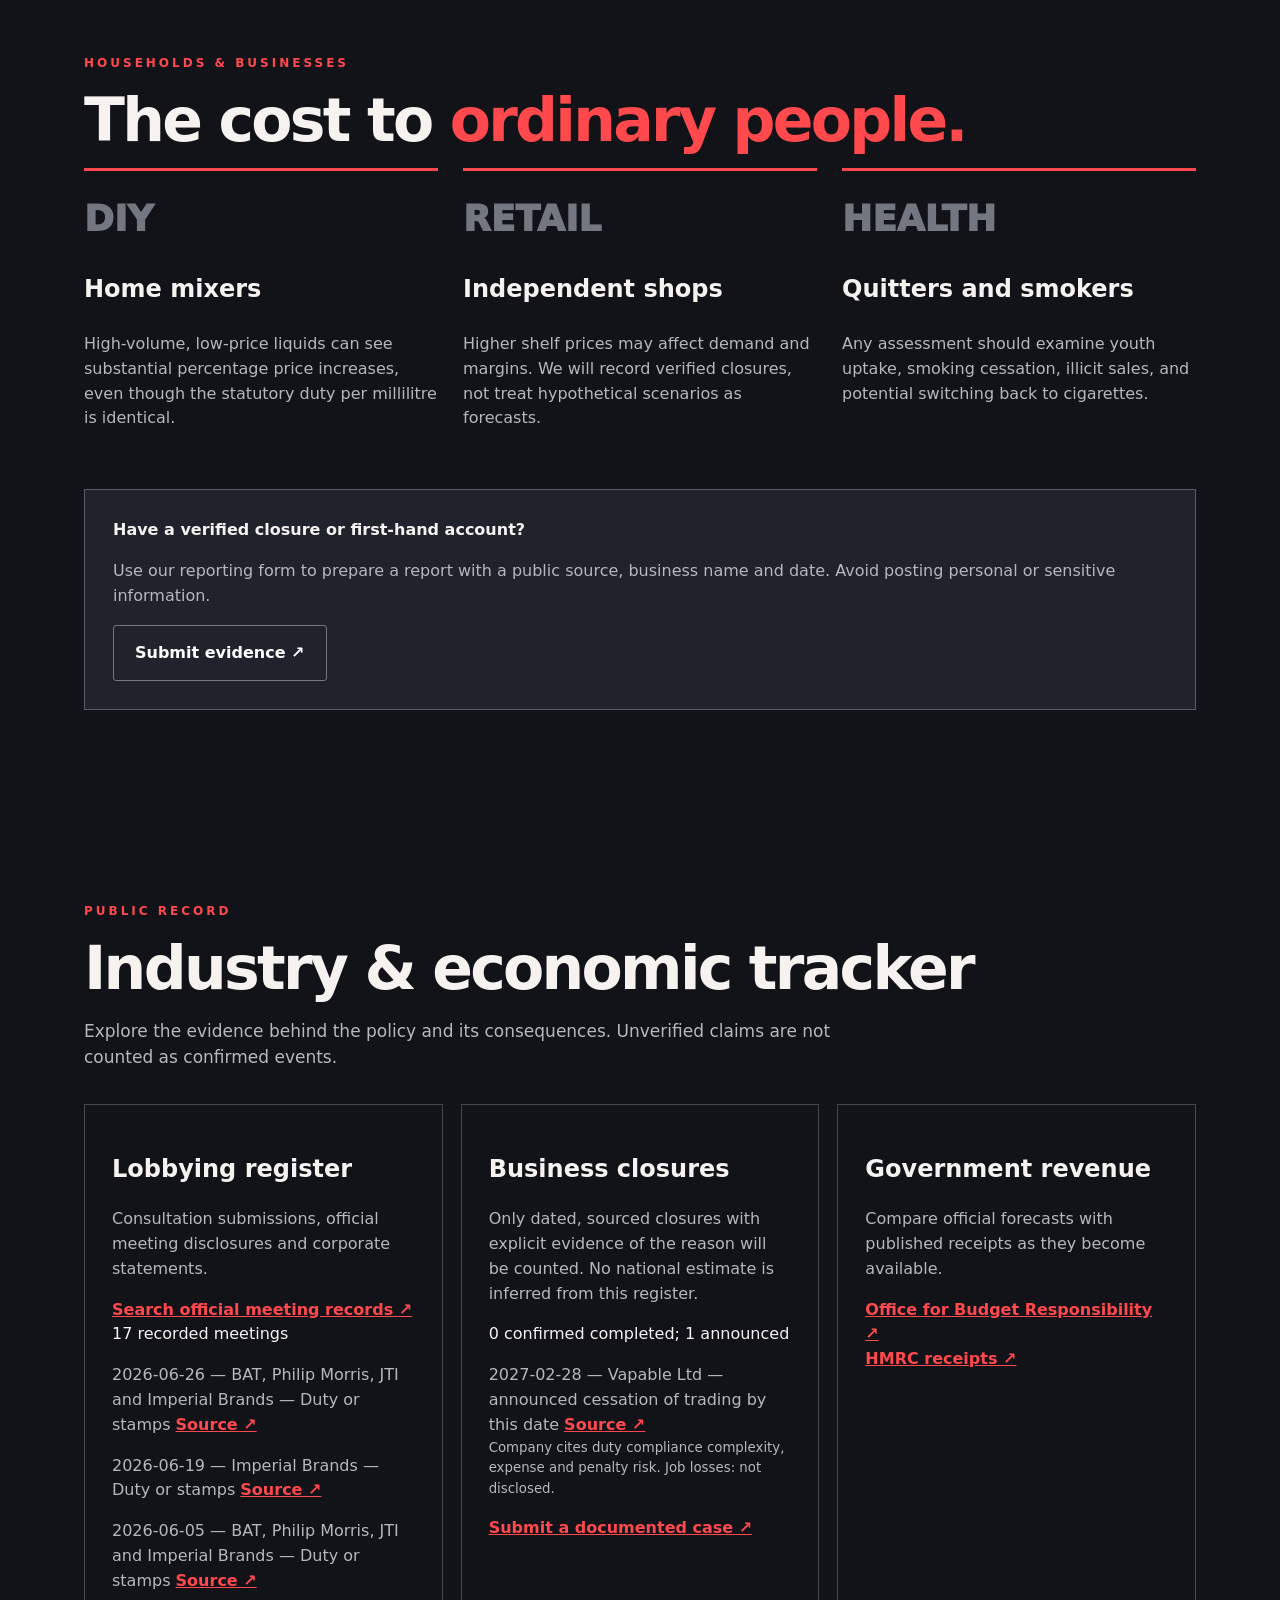
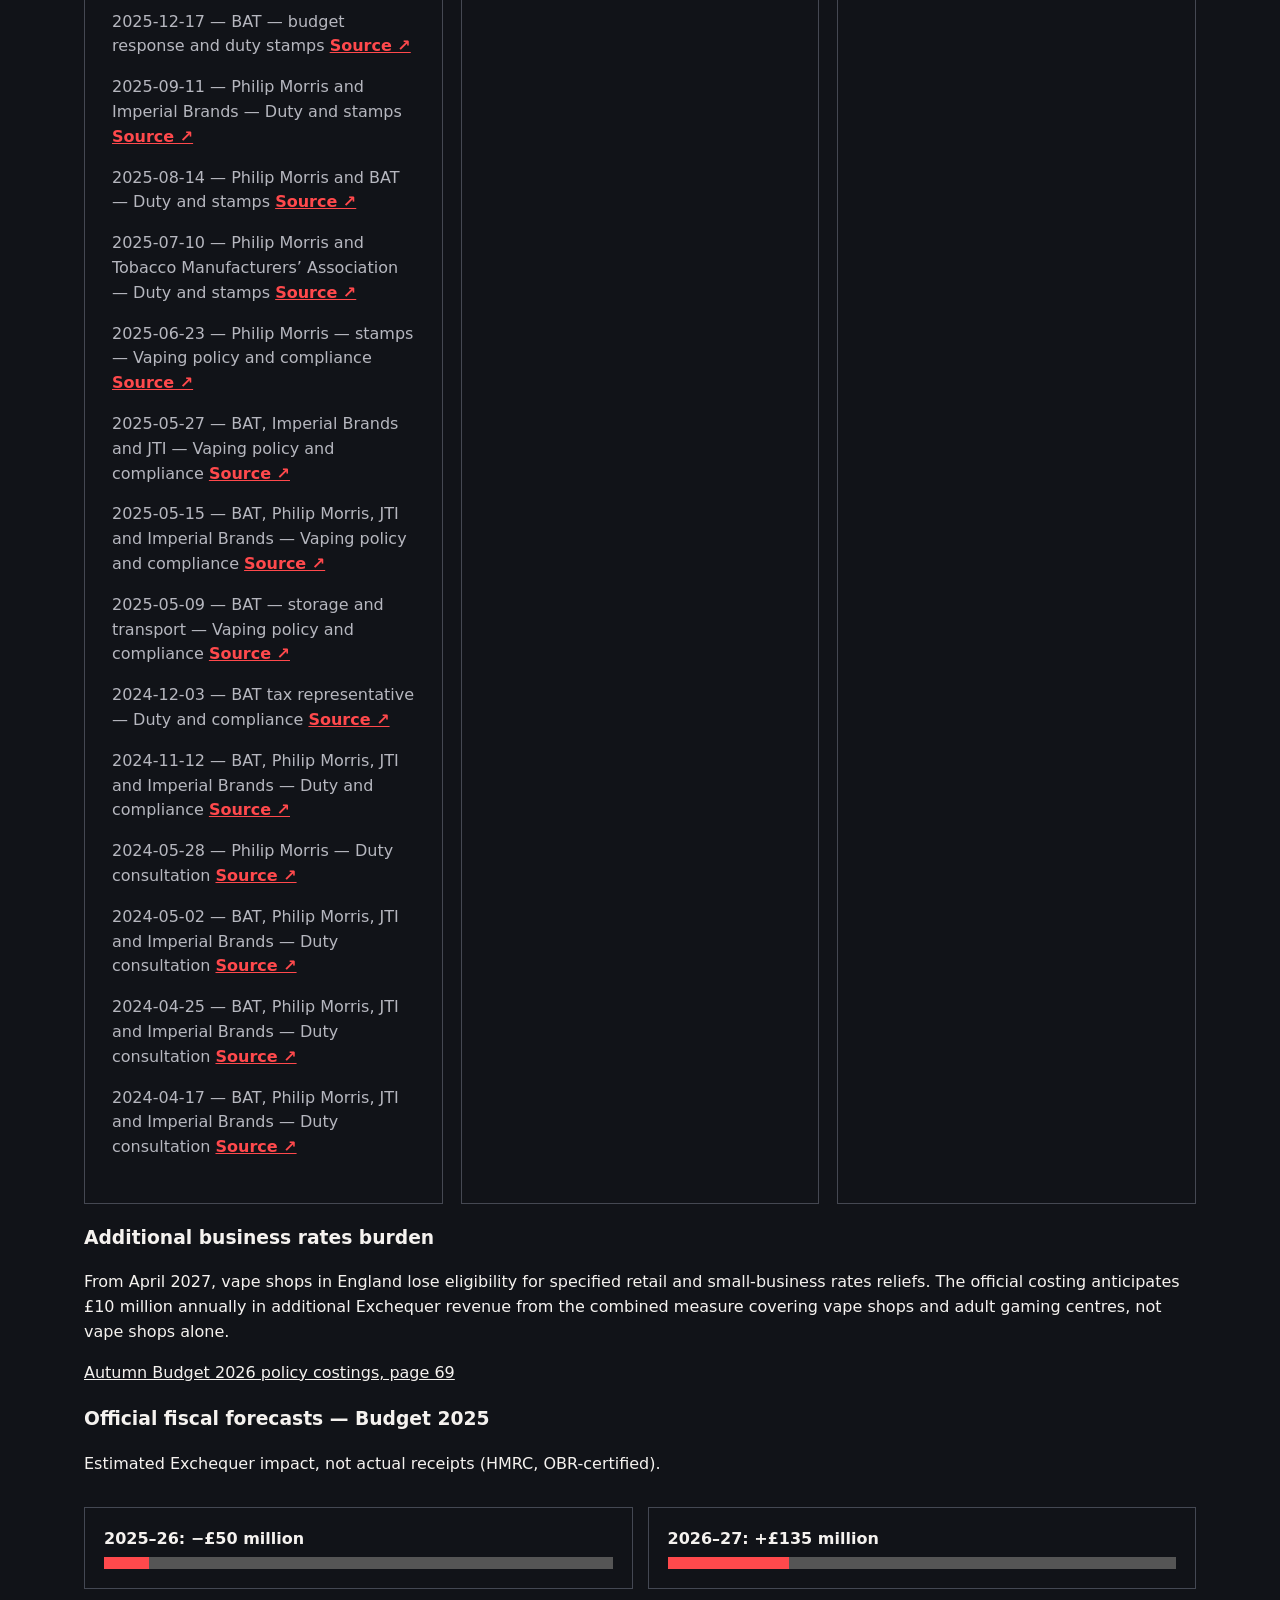
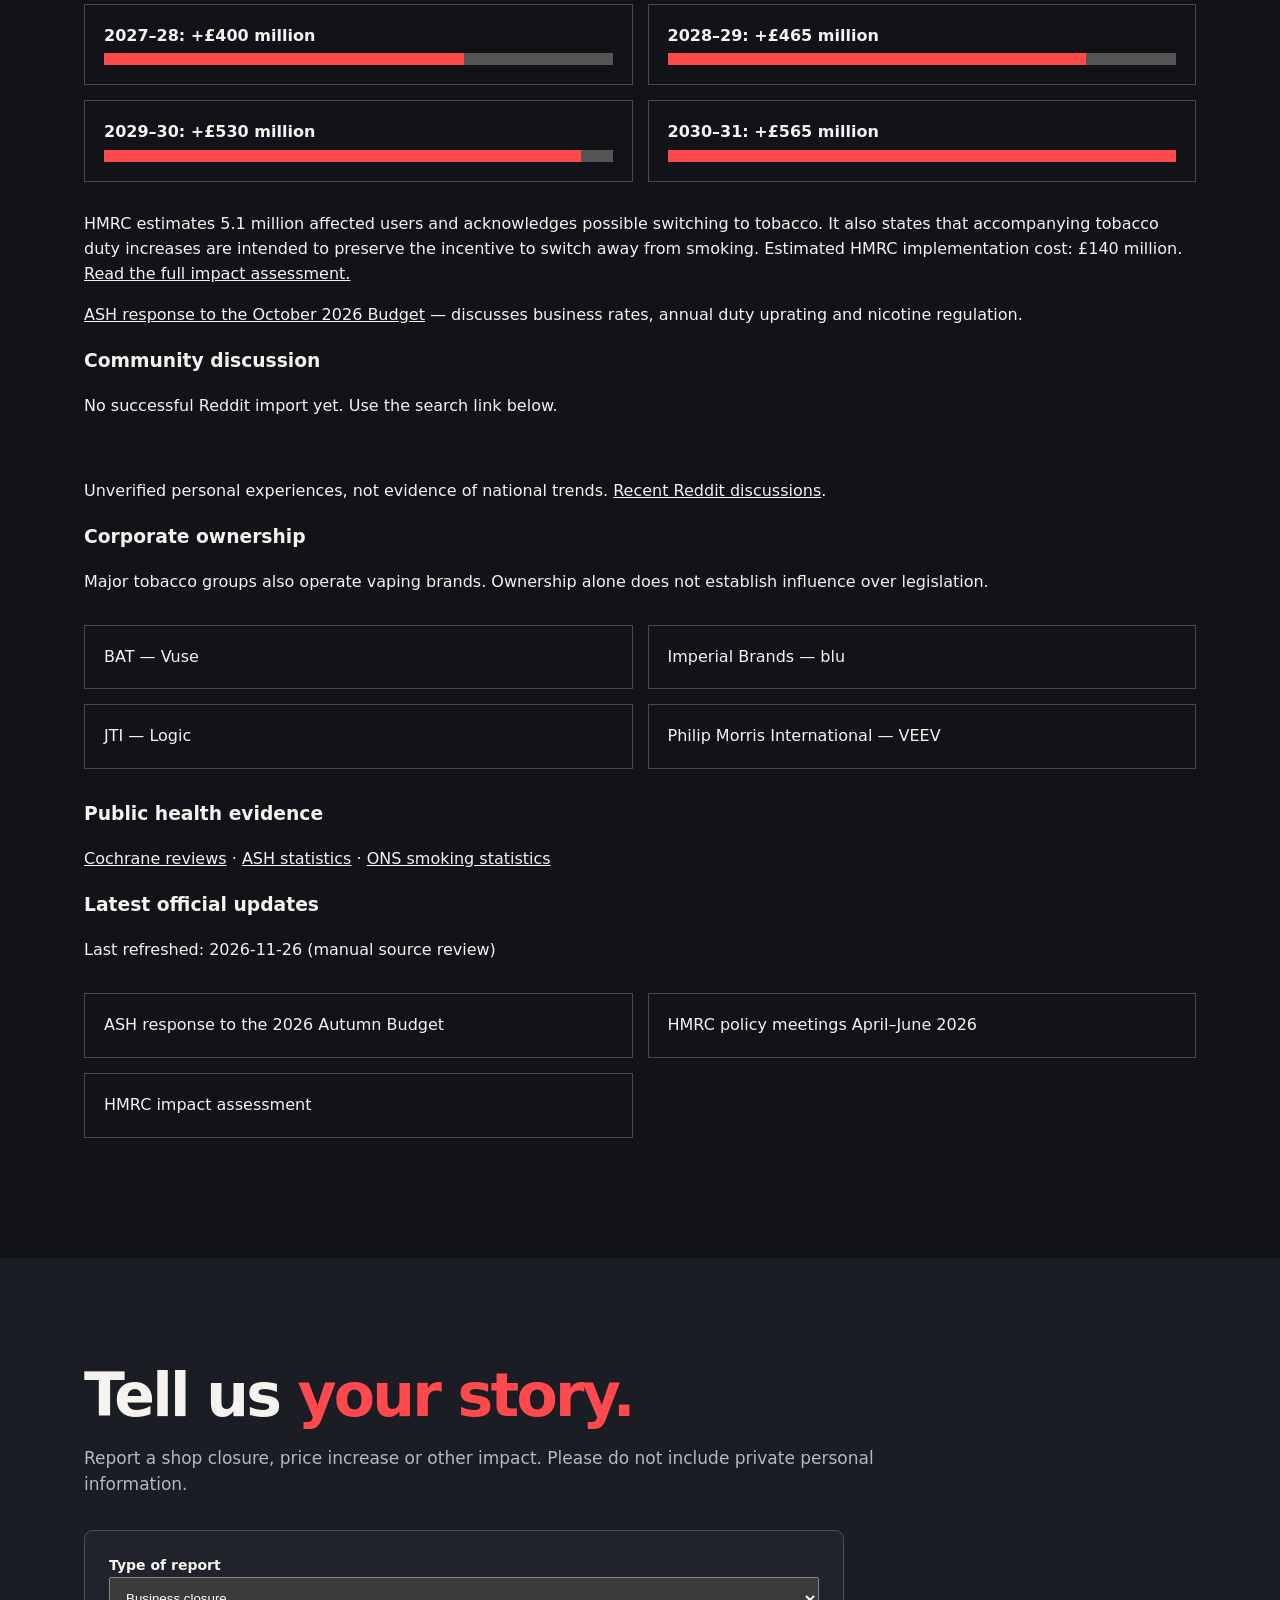
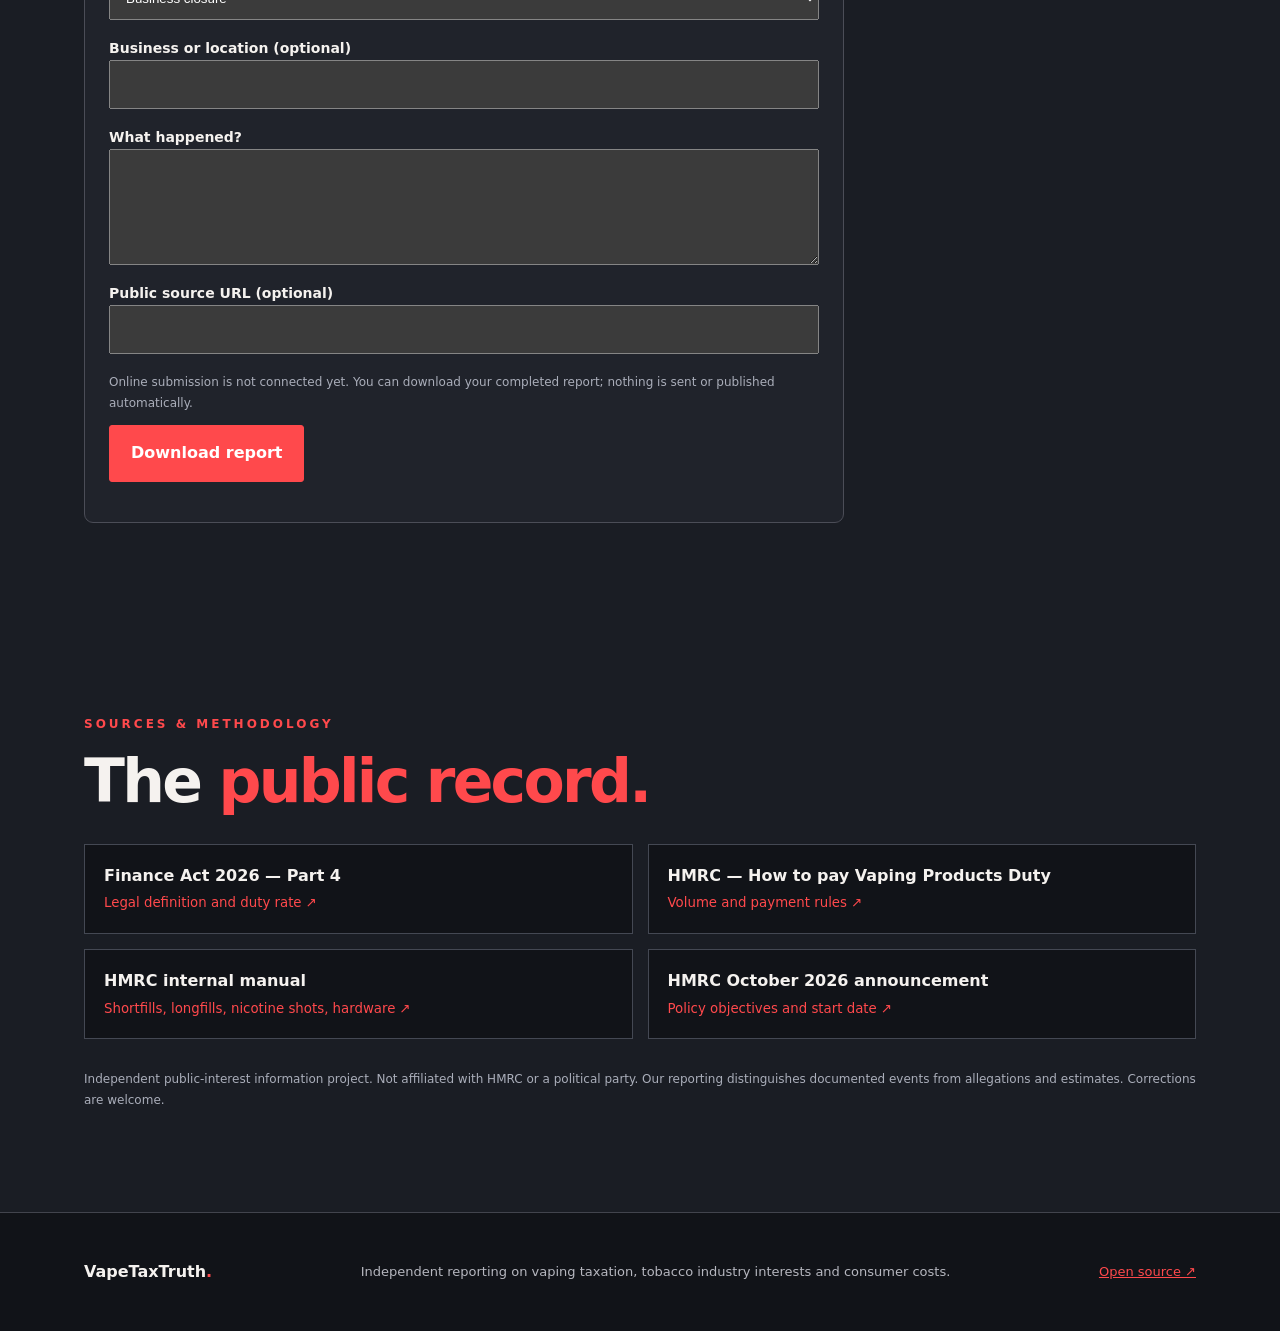
==== commit da38fefc: "Replace GitHub issue links with native evidence report form" ====
--- a/index.html
+++ b/index.html
@@ -4,5 +4,5 @@
 <main id="main"><section class="hero" id="top"><div class="wrap"><p class="eyebrow">THE REAL COST OF THE UK VAPE TAX</p><h1>THE VAPE TAX.<br><em>WHAT IT COSTS YOU.</em></h1><p class="lead">From 1 October 2026, UK Vaping Products Duty charges <strong>22p per millilitre</strong> of covered vape liquid — whether or not it contains nicotine. For people who have switched away from cigarettes, the extra cost can be substantial. Here is how the figures stack up, what ministers have said and what the tobacco industry stands to gain or lose.</p><div class="heroactions"><a class="btn" href="#calculator">Calculate my increase ↗</a><a class="btn ghost" href="#evidence">Follow the evidence ↓</a></div><div class="stats"><div><b>£2.20</b><small>Duty per 10 ml</small></div><div><b>1 OCT 2026</b><small>Duty start date</small></div><div><b>22p/ml</b><small>Including nicotine-free vape liquid</small></div></div></div></section>
 <section class="section" id="calculator"><div class="wrap"><p class="eyebrow">YOUR MONTHLY BILL</p><h2>What will <em>you</em> pay?</h2><p class="sub">Compare current spending with an illustrative post-duty bill. The tax applies to qualifying vape liquid, including nicotine-free products. Actual shelf prices depend on retailers and existing duty treatment.</p><div class="panel"><div class="tabs" role="tablist" aria-label="Calculator type"><button id="tab-diy" class="active" aria-selected="true" role="tab" data-mode="diy">Mix your own (DIY)</button><button id="tab-retail" role="tab" aria-selected="false" data-mode="retail">Shop-bought liquid</button></div><div class="calcgrid"><form id="calc-form"><div id="diy-fields"><label>PG/VG base <span>ml per month</span><input id="base" type="number" min="0" step="1" value="500"></label><label>Nicotine shots <span>ml per month</span><input id="nic" type="number" min="0" step="1" value="180"></label><label>Flavour concentrate <span>ml per month</span><input id="flavour" type="number" min="0" step="1" value="120"></label></div><div id="retail-fields" hidden><label>Bottle / pod volume <span>ml</span><input id="bottle" type="number" min="0" step="0.1" value="10"></label><label>Units purchased <span>per month</span><input id="units" type="number" min="0" step="1" value="20"></label></div><label>Current total monthly spending <span>£</span><input id="spend" type="number" min="0" step="0.01" value="40"></label><label>Estimated duty passed to customer <span id="pass-label">100%</span><input id="pass" type="range" min="0" max="100" step="5" value="100"></label><label class="check"><input id="vat" type="checkbox" checked> Include illustrative 20% VAT on additional duty</label><button class="smallbtn" type="button" id="reset">Reset example</button></form><div class="result" aria-live="polite"><span class="kicker">ILLUSTRATIVE NEW MONTHLY SPEND</span><strong class="total" id="newcost">£251.20</strong><div class="comparison"><div><span>Before</span><b id="oldcost">£40.00</b></div><div><span>Added cost</span><b id="increase">+£211.20</b></div></div><div class="bar"><span id="barbase"></span><span id="barduty"></span></div><div class="metric"><span>Monthly liquid volume</span><b id="volume">800 ml</b></div><div class="metric"><span>Statutory duty at 22p/ml</span><b id="duty">£176.00</b></div><div class="metric"><span>Annual additional cost</span><b id="annual">£2,534.40</b></div><div class="metric"><span>Percentage increase</span><b id="pct">528%</b></div><button id="copy" class="btn secondary" type="button">Copy these results</button><p class="fine">Scenario model, not a retailer quote or personalised tax advice. It assumes all entered liquid is in scope, and does not add duty twice to an already-taxed finished product. Separate ingredient entries represent purchased volumes, not a second charge on mixing them.</p></div></div></div></div></section>
 <section class="section alt" id="evidence"><div class="wrap"><p class="eyebrow">POLICY & INDUSTRY</p><h2>Tax, tobacco and <em>vested interests.</em></h2><p class="sub">The tobacco industry has a commercial interest in both cigarettes and vaping. Its involvement in tax discussions deserves public scrutiny, particularly where independent retailers and former smokers face higher costs.</p><div class="cards"><article class="info"><span class="tag verified">DOCUMENTED LAW</span><h3>A flat rate for all nicotine levels</h3><p>The Finance Act 2026 sets duty at £2.20 per 10 ml and covers nicotine-free liquid intended for vaping.</p><a href="https://www.legislation.gov.uk/ukpga/2026/11/part/4" target="_blank" rel="noopener noreferrer">Read the law ↗</a></article><article class="info"><span class="tag verified">OFFICIAL STATEMENT</span><h3>Government's stated objectives</h3><p>HMRC says the duty aims to make vaping less affordable and appealing, particularly to young people and non-smokers.</p><a href="https://www.gov.uk/government/news/new-vaping-products-duty-comes-into-effect" target="_blank" rel="noopener noreferrer">Read HMRC release ↗</a></article><article class="info"><span class="tag question">OPEN QUESTION</span><h3>What influence did Big Tobacco have?</h3><p>The public has a legitimate interest in knowing what tobacco companies asked for during consultations, which proposals ministers accepted and why. Meeting disclosures establish contact, not who determined the final rate.</p><a href="#sources">How we verify claims ↗</a></article></div></div></section>
-<section class="section" id="impact"><div class="wrap"><p class="eyebrow">HOUSEHOLDS & BUSINESSES</p><h2>The cost to <em>ordinary people.</em></h2><div class="impactgrid"><div class="impactitem"><div class="number">DIY</div><h3>Home mixers</h3><p>High-volume, low-price liquids can see substantial percentage price increases, even though the statutory duty per millilitre is identical.</p></div><div class="impactitem"><div class="number">RETAIL</div><h3>Independent shops</h3><p>Higher shelf prices may affect demand and margins. We will record verified closures, not treat hypothetical scenarios as forecasts.</p></div><div class="impactitem"><div class="number">HEALTH</div><h3>Quitters and smokers</h3><p>Any assessment should examine youth uptake, smoking cessation, illicit sales, and potential switching back to cigarettes.</p></div></div><div class="callout"><b>Have a verified closure or first-hand account?</b><p>Open a GitHub issue with a public source, business name and date. Avoid posting personal or sensitive information.</p><a class="btn ghost" href="https://github.com/scarab0793/VapeTaxTruth/issues/new" target="_blank" rel="noopener noreferrer">Submit evidence ↗</a></div></div></section>
-<section class="section" id="tracker"><div class="wrap"><p class="eyebrow">PUBLIC RECORD</p><h2>Industry &amp; economic tracker</h2><p class="sub">Explore the evidence behind the policy and its consequences. Unverified claims are not counted as confirmed events.</p><div class="cards"><article class="info"><h3>Lobbying register</h3><p>Consultation submissions, official meeting disclosures and corporate statements.</p><a href="https://www.gov.uk/search/all?keywords=HMRC+stakeholder+meetings+vaping">Search official meeting records ↗</a><div id="lobby-records"></div></article><article class="info"><h3>Business closures</h3><p>Only dated, sourced closures with explicit evidence of the reason will be counted. No national estimate is inferred from this register.</p><div id="closure-records"></div><a href="https://github.com/scarab0793/VapeTaxTruth/issues/new">Submit a documented case ↗</a></article><article class="info"><h3>Government revenue</h3><p>Compare official forecasts with published receipts as they become available.</p><a href="https://obr.uk/">Office for Budget Responsibility ↗</a><br><a href="https://www.gov.uk/government/collections/hm-revenue-customs-receipts">HMRC receipts ↗</a></article></div><h3>Additional business rates burden</h3><p>From April 2027, vape shops in England lose eligibility for specified retail and small-business rates reliefs. The official costing anticipates £10 million annually in additional Exchequer revenue from the combined measure covering vape shops and adult gaming centres, not vape shops alone.</p><p><a href="https://assets.publishing.service.gov.uk/media/6ae1883fe4367e5c8b0467df/AB26_Policy_Costing.pdf">Autumn Budget 2026 policy costings, page 69</a></p><h3>Official fiscal forecasts — Budget 2025</h3><p>Estimated Exchequer impact, not actual receipts (HMRC, OBR-certified).</p><div class="sources"><a href="https://www.gov.uk/government/publications/introduction-of-vaping-products-duty-from-1-october-2026/introduction-of-vaping-products-duty-from-1-october-2026"><b>2025–26: −£50 million</b><div style="height:12px;background:#555"><div style="height:12px;background:#ff494c;width:8.849557522123893%"></div></div></a><a href="https://www.gov.uk/government/publications/introduction-of-vaping-products-duty-from-1-october-2026/introduction-of-vaping-products-duty-from-1-october-2026"><b>2026–27: +£135 million</b><div style="height:12px;background:#555"><div style="height:12px;background:#ff494c;width:23.893805309734514%"></div></div></a><a href="https://www.gov.uk/government/publications/introduction-of-vaping-products-duty-from-1-october-2026/introduction-of-vaping-products-duty-from-1-october-2026"><b>2027–28: +£400 million</b><div style="height:12px;background:#555"><div style="height:12px;background:#ff494c;width:70.79646017699115%"></div></div></a><a href="https://www.gov.uk/government/publications/introduction-of-vaping-products-duty-from-1-october-2026/introduction-of-vaping-products-duty-from-1-october-2026"><b>2028–29: +£465 million</b><div style="height:12px;background:#555"><div style="height:12px;background:#ff494c;width:82.30088495575221%"></div></div></a><a href="https://www.gov.uk/government/publications/introduction-of-vaping-products-duty-from-1-october-2026/introduction-of-vaping-products-duty-from-1-october-2026"><b>2029–30: +£530 million</b><div style="height:12px;background:#555"><div style="height:12px;background:#ff494c;width:93.80530973451327%"></div></div></a><a href="https://www.gov.uk/government/publications/introduction-of-vaping-products-duty-from-1-october-2026/introduction-of-vaping-products-duty-from-1-october-2026"><b>2030–31: +£565 million</b><div style="height:12px;background:#555"><div style="height:12px;background:#ff494c;width:100%"></div></div></a></div><p>HMRC estimates 5.1 million affected users and acknowledges possible switching to tobacco. It also states that accompanying tobacco duty increases are intended to preserve the incentive to switch away from smoking. Estimated HMRC implementation cost: £140 million. <a href="https://www.gov.uk/government/publications/introduction-of-vaping-products-duty-from-1-october-2026/introduction-of-vaping-products-duty-from-1-october-2026">Read the full impact assessment.</a></p><p><a href="https://ash.org.uk/media-centre/news/press-releases/ash-response-to-the-2026-autumn-budget">ASH response to the October 2026 Budget</a> — discusses business rates, annual duty uprating and nicotine regulation.</p><h3>Community discussion</h3><p id="reddit-status">Loading community feed…</p><div class="sources" id="reddit-items"></div><p>Unverified personal experiences, not evidence of national trends. <a href="https://www.reddit.com/search/?q=UK%20vaping%20products%20duty&amp;sort=new">Recent Reddit discussions</a>.</p><h3>Corporate ownership</h3><p>Major tobacco groups also operate vaping brands. Ownership alone does not establish influence over legislation.</p><div class="sources"><a href="https://www.bat.com/">BAT — Vuse</a><a href="https://www.imperialbrandsplc.com/">Imperial Brands — blu</a><a href="https://www.jti.com/">JTI — Logic</a><a href="https://www.pmi.com/">Philip Morris International — VEEV</a></div><h3>Public health evidence</h3><p><a href="https://www.cochrane.org/">Cochrane reviews</a> · <a href="https://ash.org.uk/">ASH statistics</a> · <a href="https://www.ons.gov.uk/">ONS smoking statistics</a></p><h3>Latest official updates</h3><p id="news-status">Loading published government updates…</p><div class="sources" id="news-items"></div></div></section><section class="section alt" id="sources"><div class="wrap"><p class="eyebrow">SOURCES & METHODOLOGY</p><h2>The <em>public record.</em></h2><div class="sources"><a href="https://www.legislation.gov.uk/ukpga/2026/11/part/4" target="_blank" rel="noopener noreferrer"><b>Finance Act 2026 — Part 4</b><small>Legal definition and duty rate ↗</small></a><a href="https://www.gov.uk/guidance/how-to-pay-vaping-products-duty" target="_blank" rel="noopener noreferrer"><b>HMRC — How to pay Vaping Products Duty</b><small>Volume and payment rules ↗</small></a><a href="https://www.gov.uk/hmrc-internal-manuals/vaping-products-duty-and-vaping-duty-stamps-guidance/vpds013000" target="_blank" rel="noopener noreferrer"><b>HMRC internal manual</b><small>Shortfills, longfills, nicotine shots, hardware ↗</small></a><a href="https://www.gov.uk/government/news/new-vaping-products-duty-comes-into-effect" target="_blank" rel="noopener noreferrer"><b>HMRC October 2026 announcement</b><small>Policy objectives and start date ↗</small></a></div><p class="fine">Independent public-interest information project. Not affiliated with HMRC or a political party. Our reporting distinguishes documented events from allegations and estimates. Corrections are welcome. </p></div></section></main><footer><div class="wrap foot"><b>VapeTaxTruth<span>.</span></b><p>Independent reporting on vaping taxation, tobacco industry interests and consumer costs.</p><a href="https://github.com/scarab0793/VapeTaxTruth">Open source ↗</a></div></footer><script src="./script.js"></script><script src="./tracker.js"></script></body></html>+<section class="section" id="impact"><div class="wrap"><p class="eyebrow">HOUSEHOLDS & BUSINESSES</p><h2>The cost to <em>ordinary people.</em></h2><div class="impactgrid"><div class="impactitem"><div class="number">DIY</div><h3>Home mixers</h3><p>High-volume, low-price liquids can see substantial percentage price increases, even though the statutory duty per millilitre is identical.</p></div><div class="impactitem"><div class="number">RETAIL</div><h3>Independent shops</h3><p>Higher shelf prices may affect demand and margins. We will record verified closures, not treat hypothetical scenarios as forecasts.</p></div><div class="impactitem"><div class="number">HEALTH</div><h3>Quitters and smokers</h3><p>Any assessment should examine youth uptake, smoking cessation, illicit sales, and potential switching back to cigarettes.</p></div></div><div class="callout"><b>Have a verified closure or first-hand account?</b><p>Use our reporting form to prepare a report with a public source, business name and date. Avoid posting personal or sensitive information.</p><a class="btn ghost" href="#submit" target="_blank" rel="noopener noreferrer">Submit evidence ↗</a></div></div></section>
+<section class="section" id="tracker"><div class="wrap"><p class="eyebrow">PUBLIC RECORD</p><h2>Industry &amp; economic tracker</h2><p class="sub">Explore the evidence behind the policy and its consequences. Unverified claims are not counted as confirmed events.</p><div class="cards"><article class="info"><h3>Lobbying register</h3><p>Consultation submissions, official meeting disclosures and corporate statements.</p><a href="https://www.gov.uk/search/all?keywords=HMRC+stakeholder+meetings+vaping">Search official meeting records ↗</a><div id="lobby-records"></div></article><article class="info"><h3>Business closures</h3><p>Only dated, sourced closures with explicit evidence of the reason will be counted. No national estimate is inferred from this register.</p><div id="closure-records"></div><a href="#submit">Submit a documented case ↗</a></article><article class="info"><h3>Government revenue</h3><p>Compare official forecasts with published receipts as they become available.</p><a href="https://obr.uk/">Office for Budget Responsibility ↗</a><br><a href="https://www.gov.uk/government/collections/hm-revenue-customs-receipts">HMRC receipts ↗</a></article></div><h3>Additional business rates burden</h3><p>From April 2027, vape shops in England lose eligibility for specified retail and small-business rates reliefs. The official costing anticipates £10 million annually in additional Exchequer revenue from the combined measure covering vape shops and adult gaming centres, not vape shops alone.</p><p><a href="https://assets.publishing.service.gov.uk/media/6ae1883fe4367e5c8b0467df/AB26_Policy_Costing.pdf">Autumn Budget 2026 policy costings, page 69</a></p><h3>Official fiscal forecasts — Budget 2025</h3><p>Estimated Exchequer impact, not actual receipts (HMRC, OBR-certified).</p><div class="sources"><a href="https://www.gov.uk/government/publications/introduction-of-vaping-products-duty-from-1-october-2026/introduction-of-vaping-products-duty-from-1-october-2026"><b>2025–26: −£50 million</b><div style="height:12px;background:#555"><div style="height:12px;background:#ff494c;width:8.849557522123893%"></div></div></a><a href="https://www.gov.uk/government/publications/introduction-of-vaping-products-duty-from-1-october-2026/introduction-of-vaping-products-duty-from-1-october-2026"><b>2026–27: +£135 million</b><div style="height:12px;background:#555"><div style="height:12px;background:#ff494c;width:23.893805309734514%"></div></div></a><a href="https://www.gov.uk/government/publications/introduction-of-vaping-products-duty-from-1-october-2026/introduction-of-vaping-products-duty-from-1-october-2026"><b>2027–28: +£400 million</b><div style="height:12px;background:#555"><div style="height:12px;background:#ff494c;width:70.79646017699115%"></div></div></a><a href="https://www.gov.uk/government/publications/introduction-of-vaping-products-duty-from-1-october-2026/introduction-of-vaping-products-duty-from-1-october-2026"><b>2028–29: +£465 million</b><div style="height:12px;background:#555"><div style="height:12px;background:#ff494c;width:82.30088495575221%"></div></div></a><a href="https://www.gov.uk/government/publications/introduction-of-vaping-products-duty-from-1-october-2026/introduction-of-vaping-products-duty-from-1-october-2026"><b>2029–30: +£530 million</b><div style="height:12px;background:#555"><div style="height:12px;background:#ff494c;width:93.80530973451327%"></div></div></a><a href="https://www.gov.uk/government/publications/introduction-of-vaping-products-duty-from-1-october-2026/introduction-of-vaping-products-duty-from-1-october-2026"><b>2030–31: +£565 million</b><div style="height:12px;background:#555"><div style="height:12px;background:#ff494c;width:100%"></div></div></a></div><p>HMRC estimates 5.1 million affected users and acknowledges possible switching to tobacco. It also states that accompanying tobacco duty increases are intended to preserve the incentive to switch away from smoking. Estimated HMRC implementation cost: £140 million. <a href="https://www.gov.uk/government/publications/introduction-of-vaping-products-duty-from-1-october-2026/introduction-of-vaping-products-duty-from-1-october-2026">Read the full impact assessment.</a></p><p><a href="https://ash.org.uk/media-centre/news/press-releases/ash-response-to-the-2026-autumn-budget">ASH response to the October 2026 Budget</a> — discusses business rates, annual duty uprating and nicotine regulation.</p><h3>Community discussion</h3><p id="reddit-status">Loading community feed…</p><div class="sources" id="reddit-items"></div><p>Unverified personal experiences, not evidence of national trends. <a href="https://www.reddit.com/search/?q=UK%20vaping%20products%20duty&amp;sort=new">Recent Reddit discussions</a>.</p><h3>Corporate ownership</h3><p>Major tobacco groups also operate vaping brands. Ownership alone does not establish influence over legislation.</p><div class="sources"><a href="https://www.bat.com/">BAT — Vuse</a><a href="https://www.imperialbrandsplc.com/">Imperial Brands — blu</a><a href="https://www.jti.com/">JTI — Logic</a><a href="https://www.pmi.com/">Philip Morris International — VEEV</a></div><h3>Public health evidence</h3><p><a href="https://www.cochrane.org/">Cochrane reviews</a> · <a href="https://ash.org.uk/">ASH statistics</a> · <a href="https://www.ons.gov.uk/">ONS smoking statistics</a></p><h3>Latest official updates</h3><p id="news-status">Loading published government updates…</p><div class="sources" id="news-items"></div></div></section><section class="section alt" id="submit"><div class="wrap"><h2>Tell us <em>your story.</em></h2><p class="sub">Report a shop closure, price increase or other impact. Please do not include private personal information.</p><form id="evidence-form" class="panel" style="padding:24px;max-width:760px"><label>Type of report<select id="report-type" style="display:block;width:100%;padding:12px"><option>Business closure</option><option>Price increase</option><option>Personal experience</option><option>Other evidence</option></select></label><label>Business or location (optional)<input id="report-location" type="text" maxlength="150" style="display:block;width:100%;padding:12px"></label><label>What happened?<textarea id="report-story" required maxlength="5000" rows="6" style="display:block;width:100%;padding:12px"></textarea></label><label>Public source URL (optional)<input id="report-source" type="url" style="display:block;width:100%;padding:12px"></label><p class="fine">Online submission is not connected yet. You can download your completed report; nothing is sent or published automatically.</p><button class="btn" type="submit">Download report</button><p id="report-status" role="status"></p></form></div></section><section class="section alt" id="sources"><div class="wrap"><p class="eyebrow">SOURCES & METHODOLOGY</p><h2>The <em>public record.</em></h2><div class="sources"><a href="https://www.legislation.gov.uk/ukpga/2026/11/part/4" target="_blank" rel="noopener noreferrer"><b>Finance Act 2026 — Part 4</b><small>Legal definition and duty rate ↗</small></a><a href="https://www.gov.uk/guidance/how-to-pay-vaping-products-duty" target="_blank" rel="noopener noreferrer"><b>HMRC — How to pay Vaping Products Duty</b><small>Volume and payment rules ↗</small></a><a href="https://www.gov.uk/hmrc-internal-manuals/vaping-products-duty-and-vaping-duty-stamps-guidance/vpds013000" target="_blank" rel="noopener noreferrer"><b>HMRC internal manual</b><small>Shortfills, longfills, nicotine shots, hardware ↗</small></a><a href="https://www.gov.uk/government/news/new-vaping-products-duty-comes-into-effect" target="_blank" rel="noopener noreferrer"><b>HMRC October 2026 announcement</b><small>Policy objectives and start date ↗</small></a></div><p class="fine">Independent public-interest information project. Not affiliated with HMRC or a political party. Our reporting distinguishes documented events from allegations and estimates. Corrections are welcome. </p></div></section></main><footer><div class="wrap foot"><b>VapeTaxTruth<span>.</span></b><p>Independent reporting on vaping taxation, tobacco industry interests and consumer costs.</p><a href="https://github.com/scarab0793/VapeTaxTruth">Open source ↗</a></div></footer><script src="./script.js"></script><script src="./tracker.js"></script><script>document.getElementById('evidence-form').addEventListener('submit',function(e){e.preventDefault();const get=id=>document.getElementById(id).value;const report={type:get('report-type'),location:get('report-location'),story:get('report-story'),source:get('report-source'),date:new Date().toISOString()};const url=URL.createObjectURL(new Blob([JSON.stringify(report,null,2)],{type:'application/json'}));const a=document.createElement('a');a.href=url;a.download='vapetaxtruth-report.json';a.click();setTimeout(()=>URL.revokeObjectURL(url),1000);document.getElementById('report-status').textContent='Report downloaded. It has not been sent.';});</script></body></html>
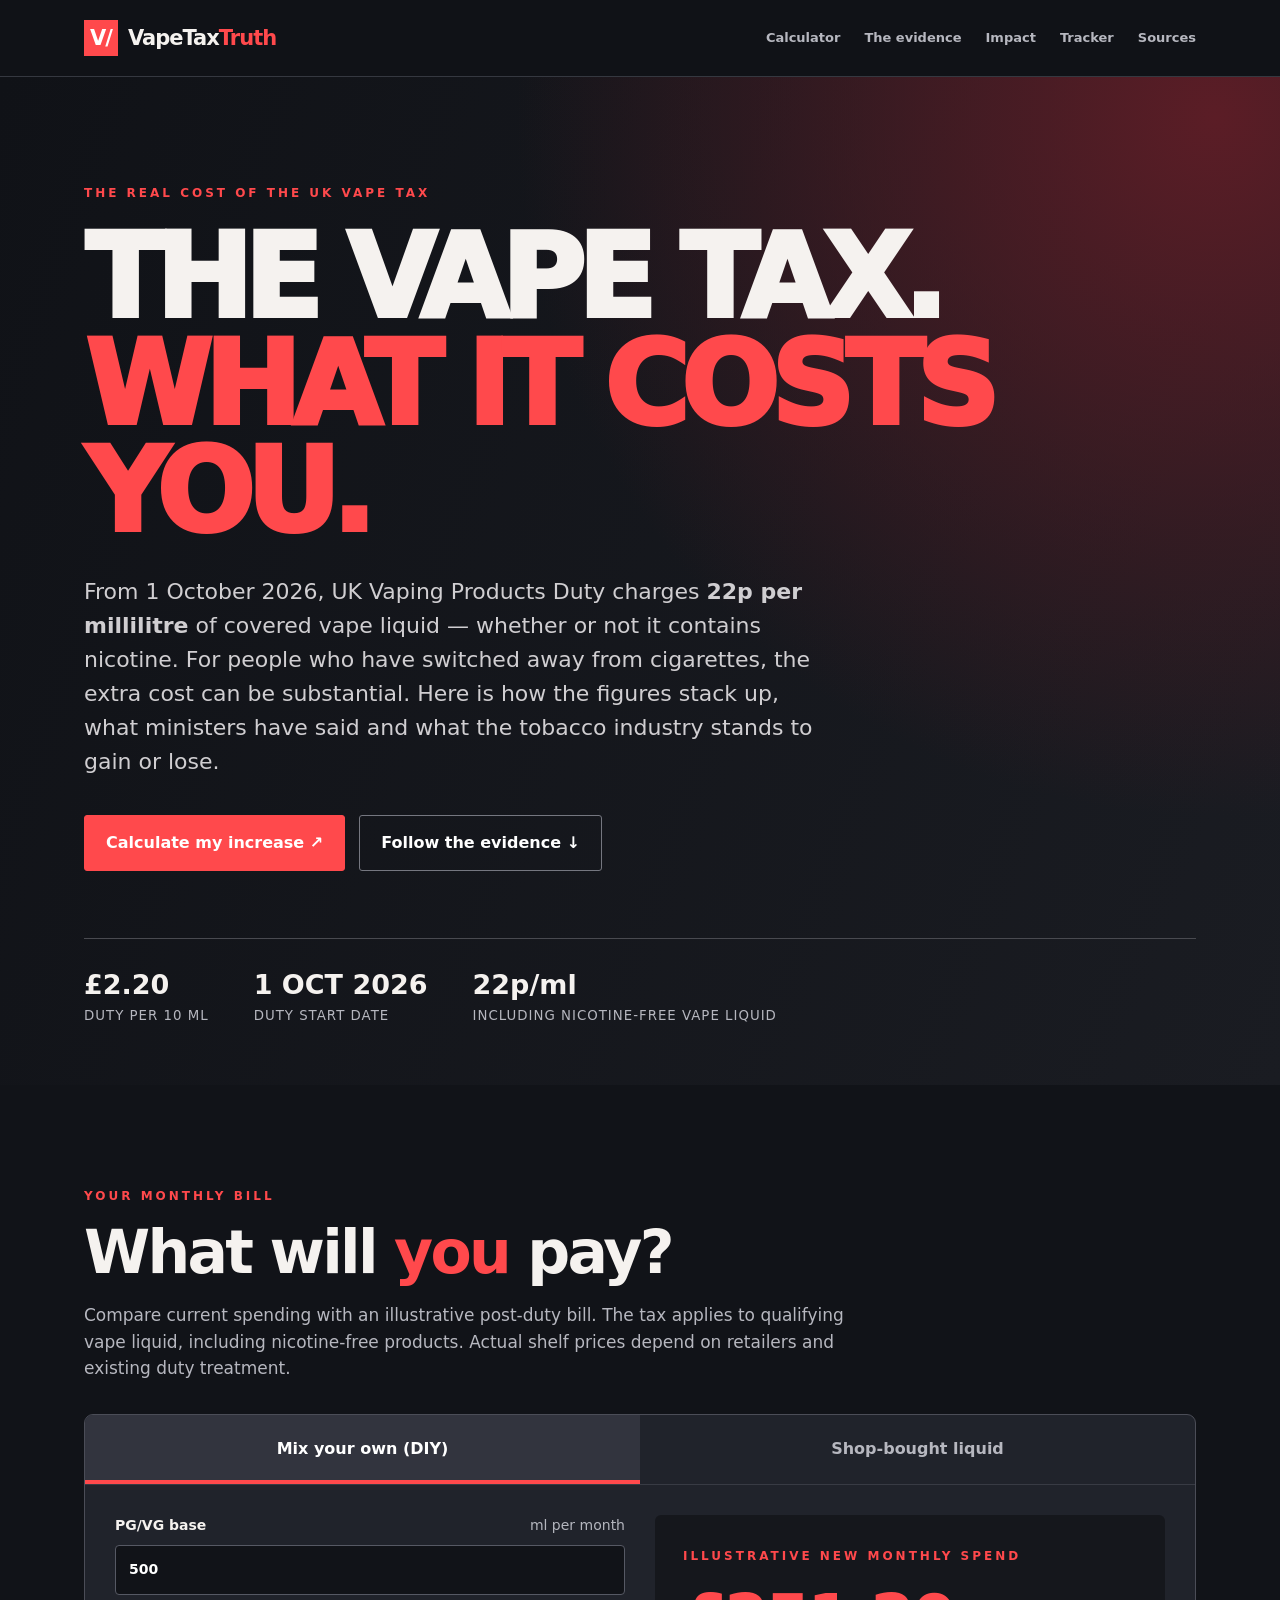
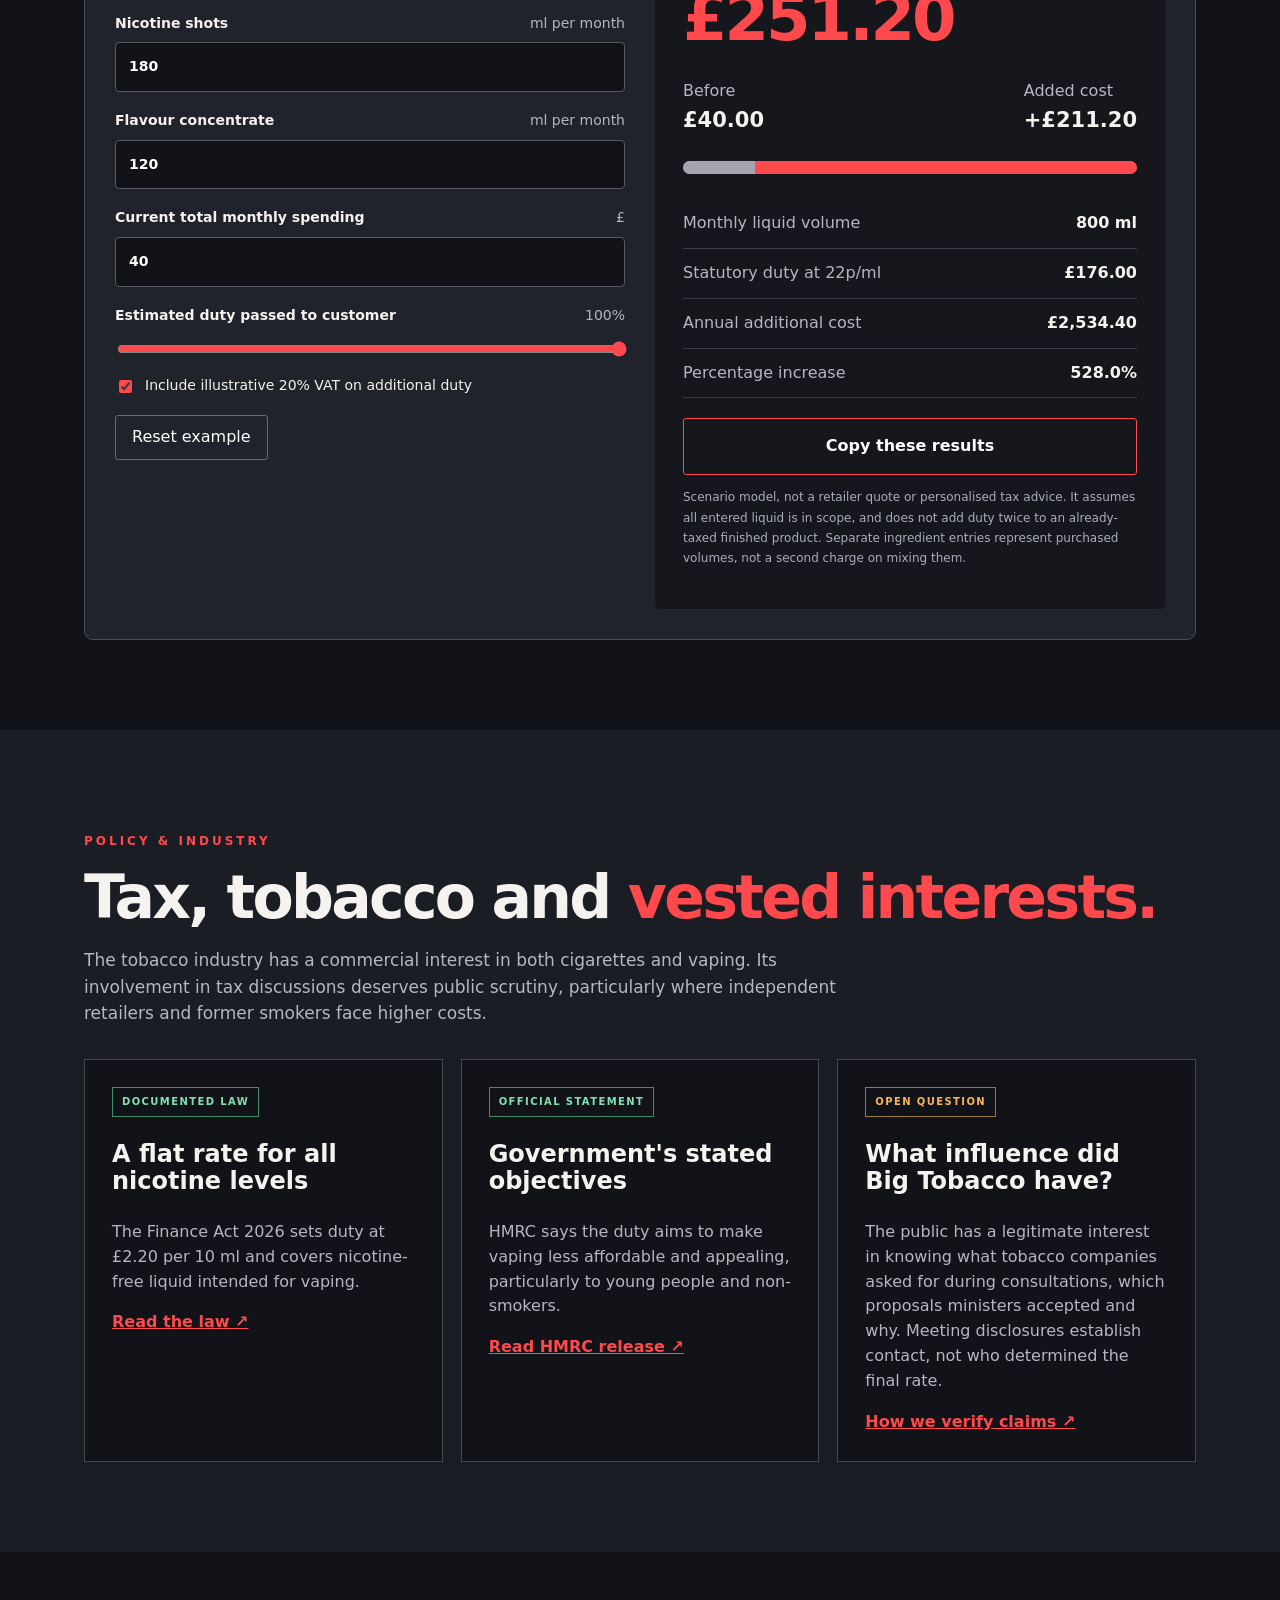
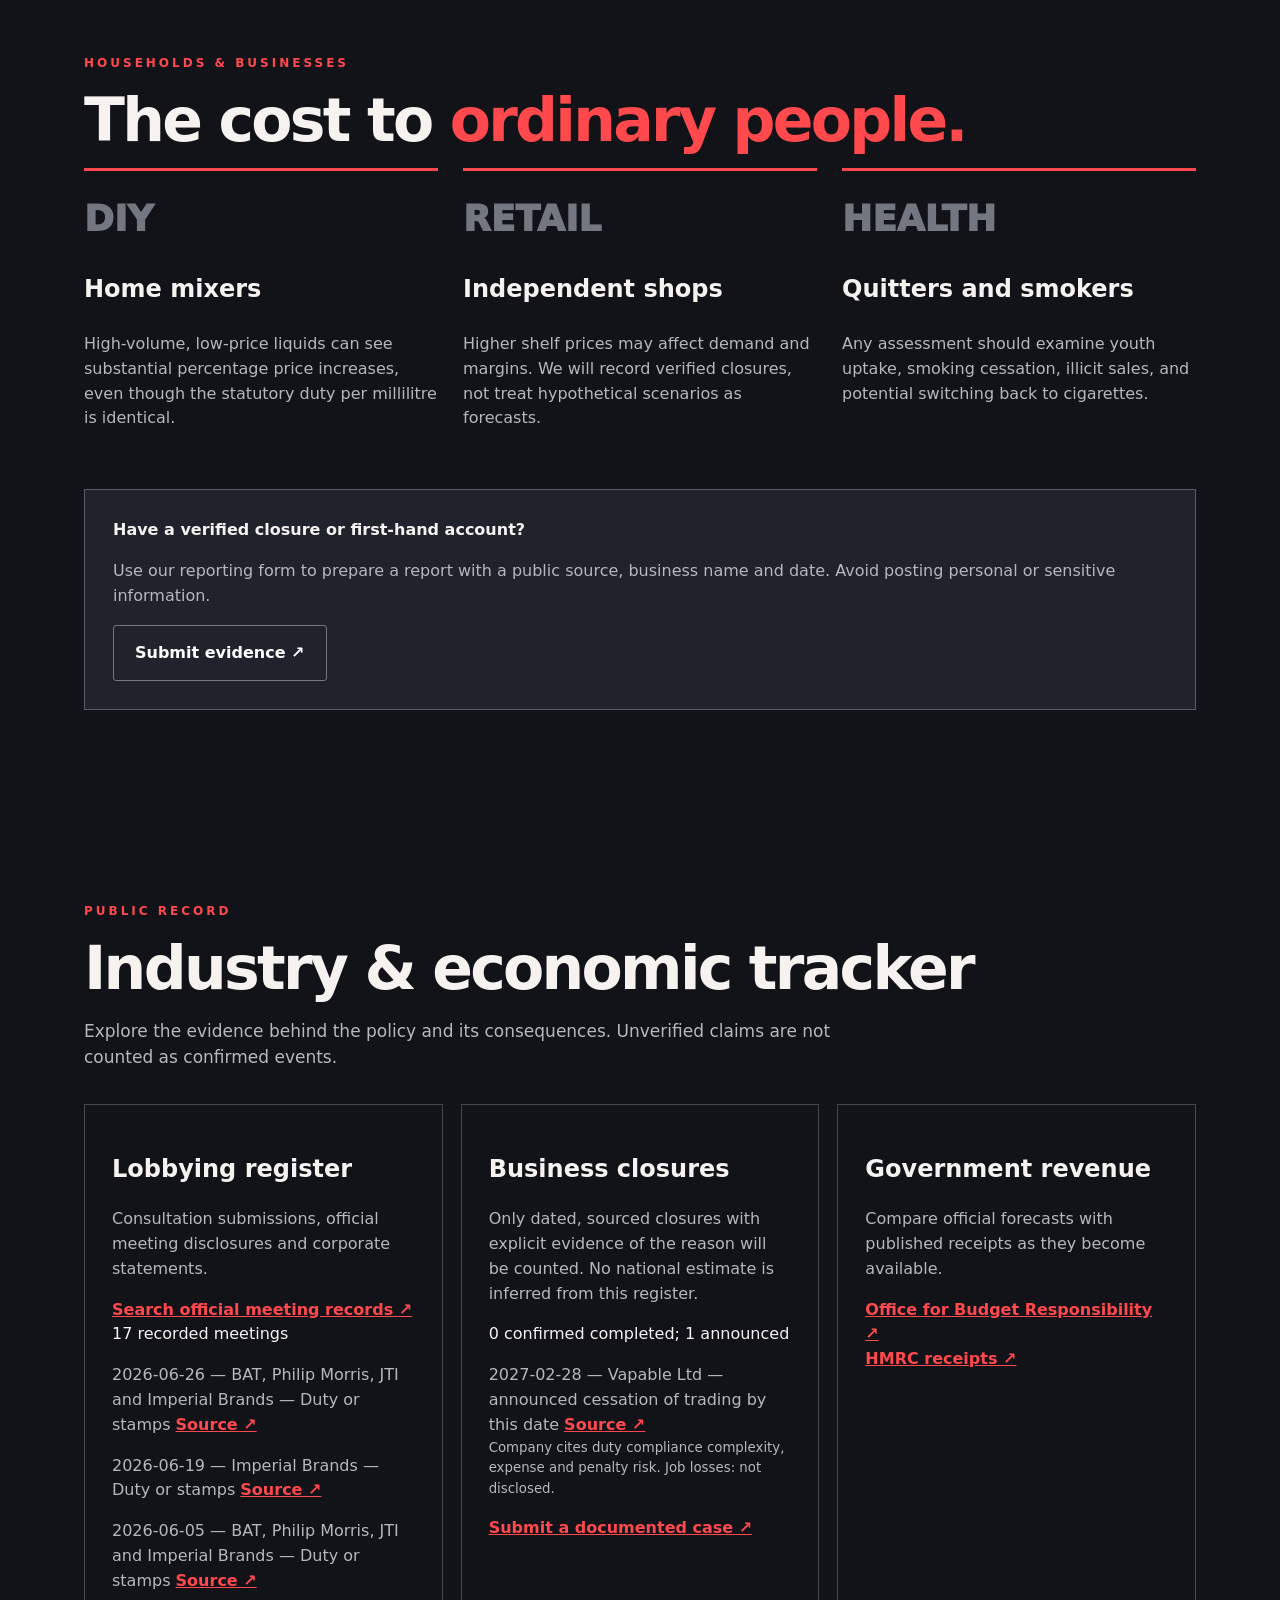
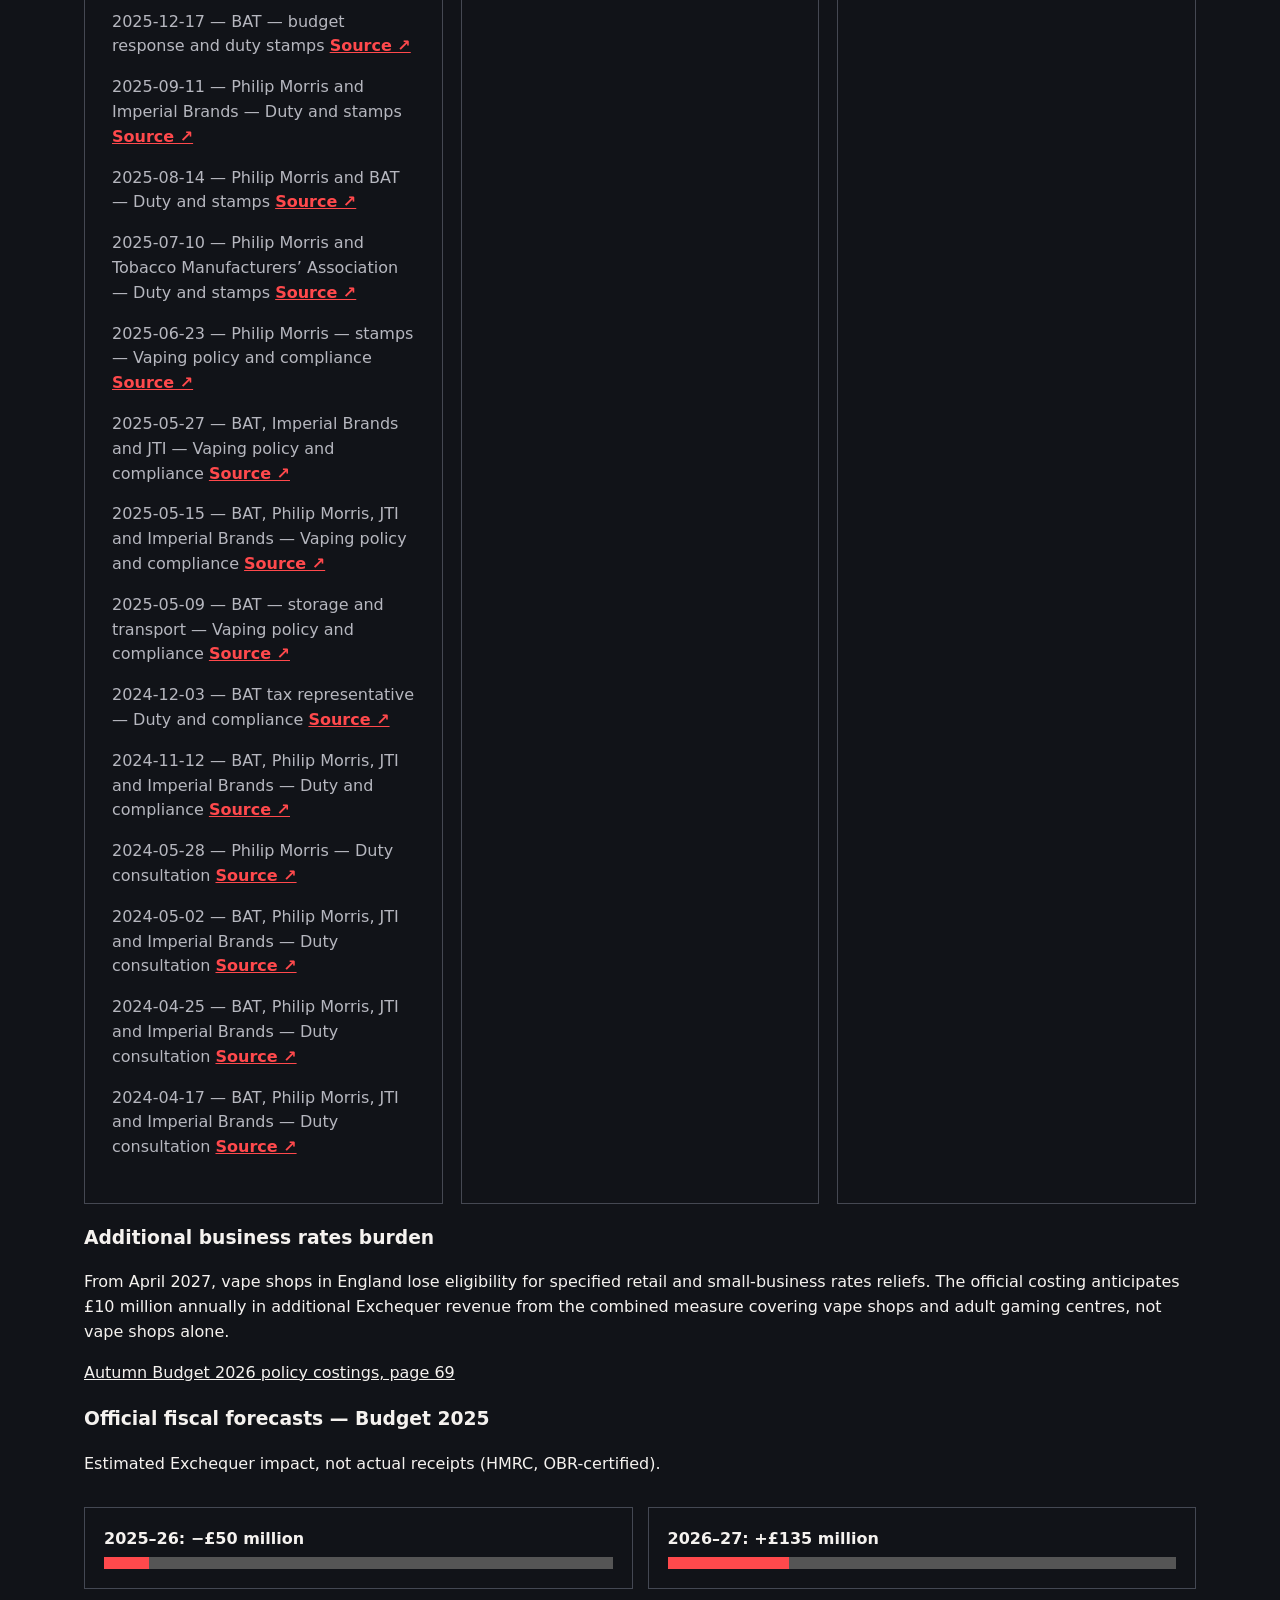
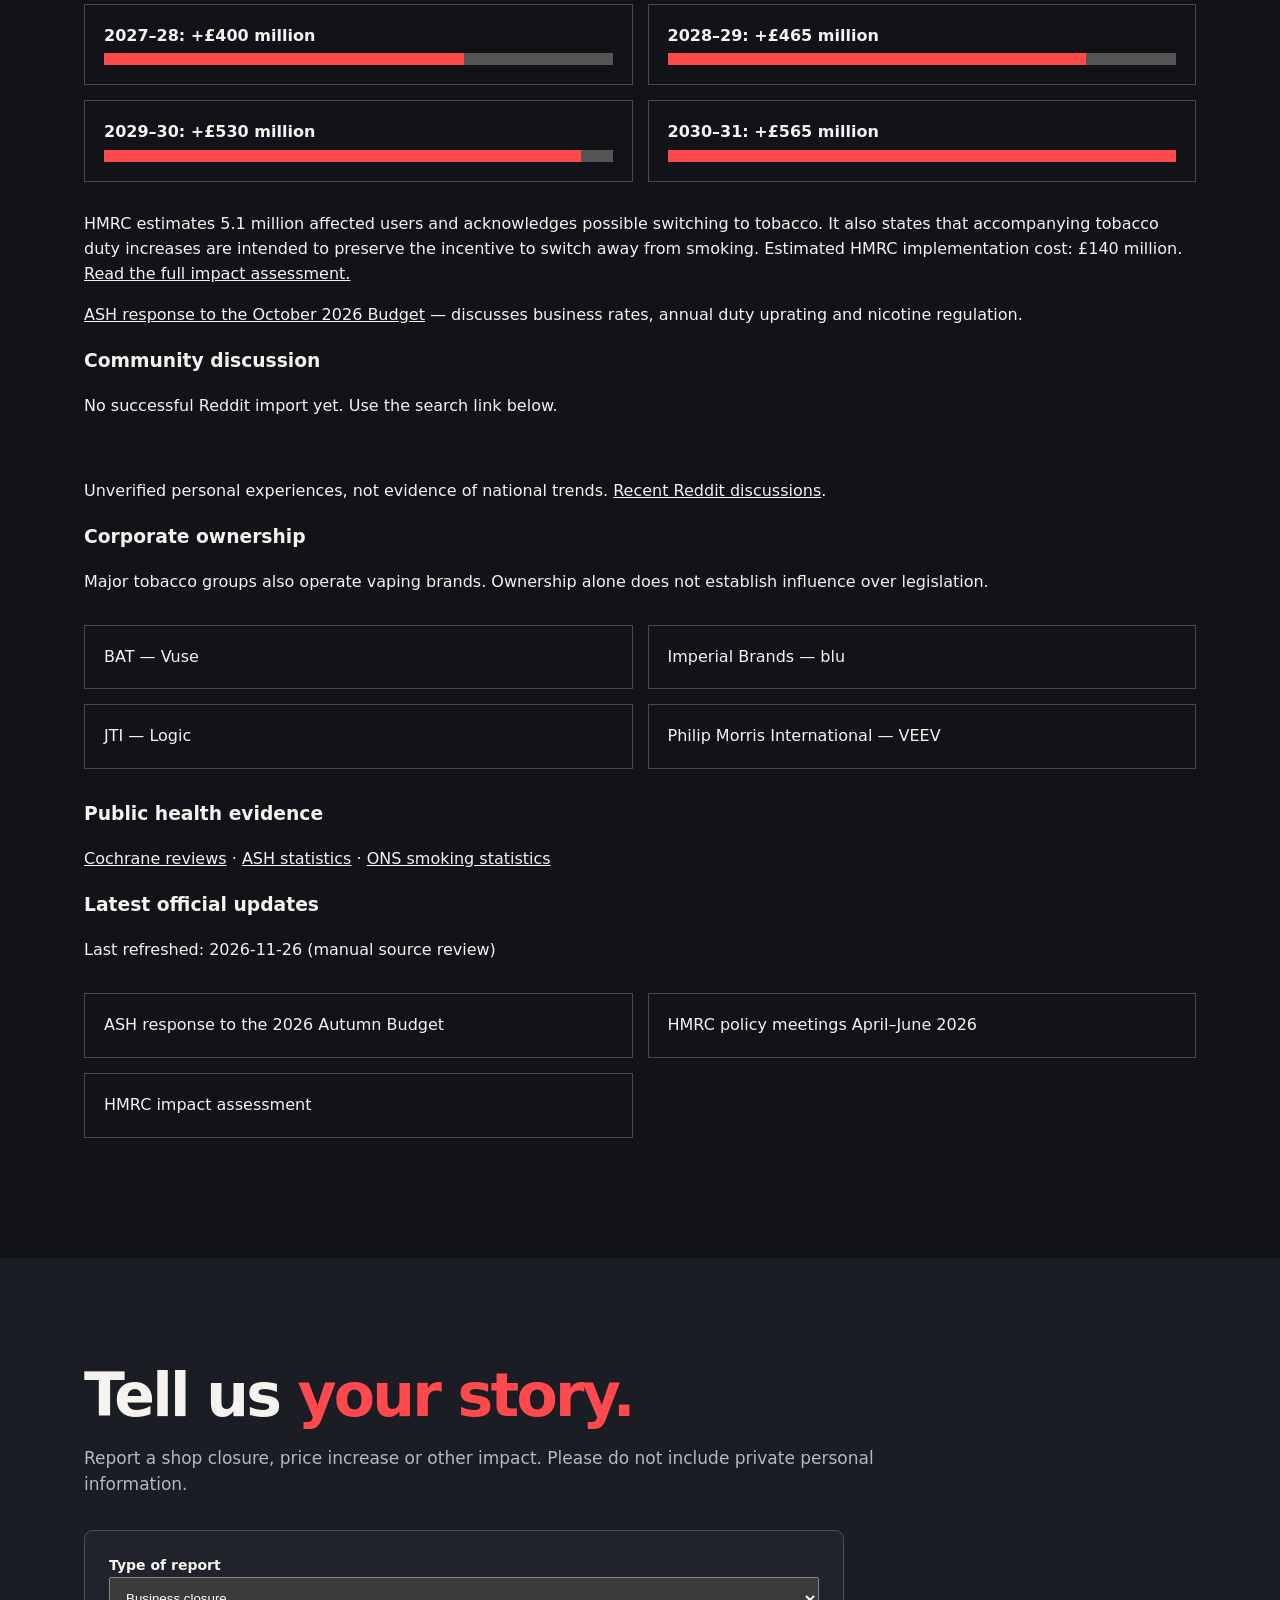
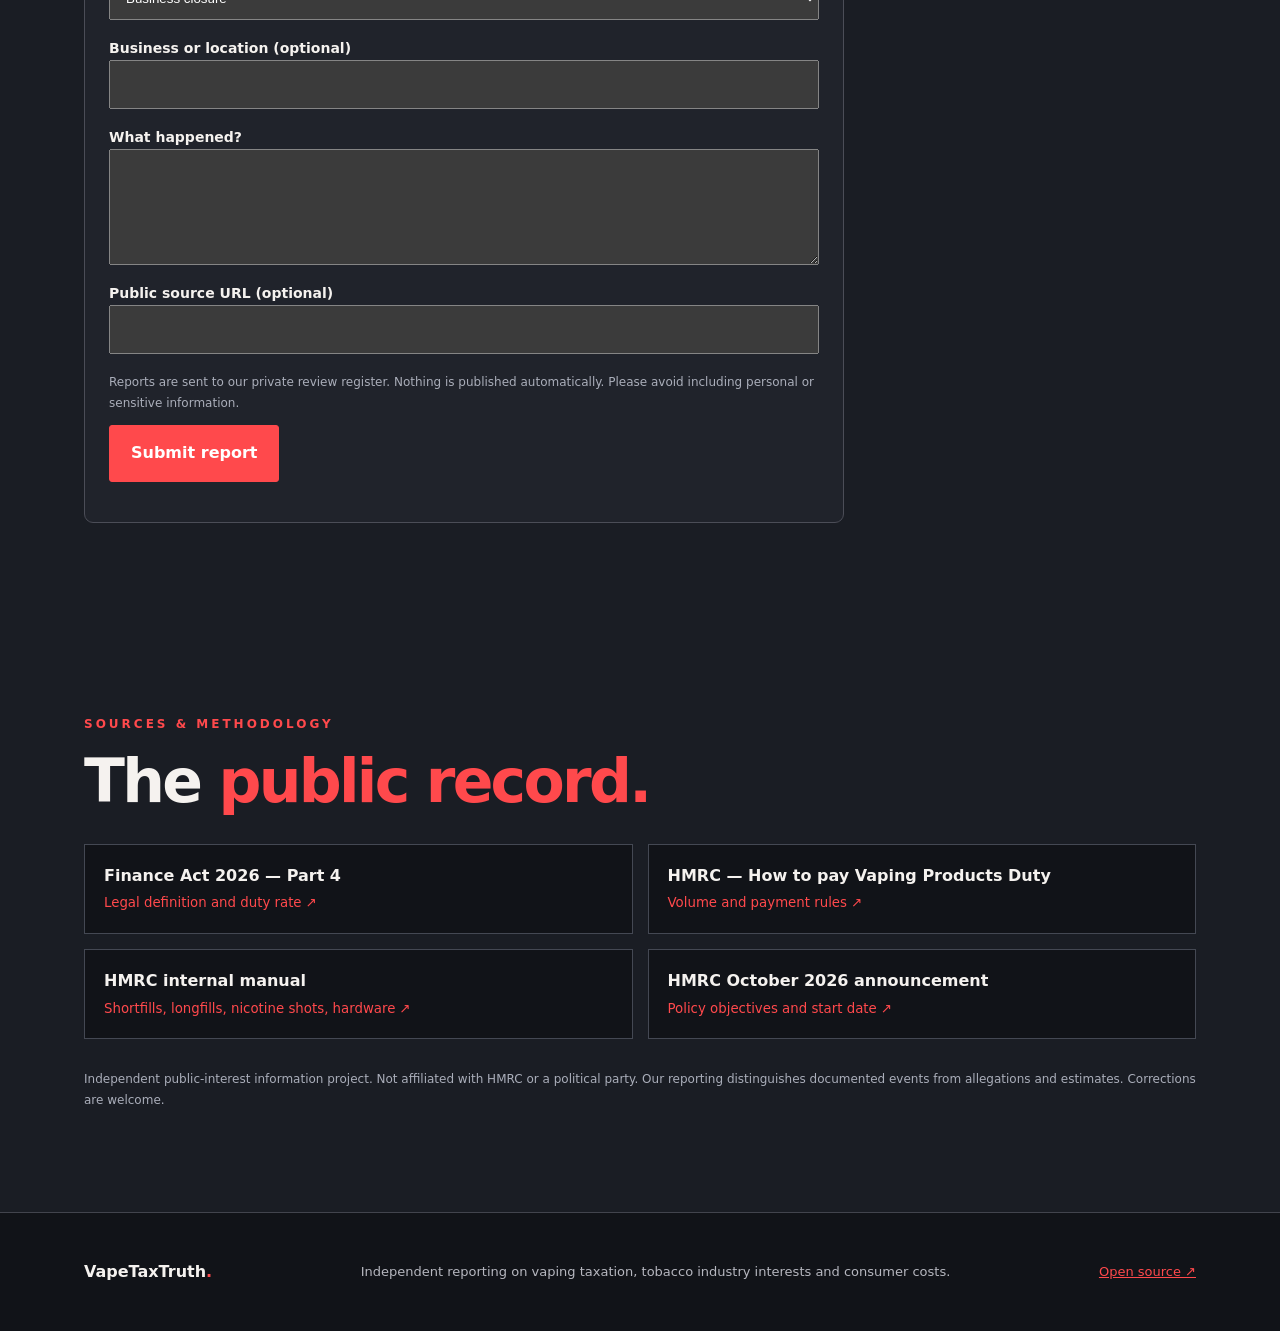
==== commit e387c9ef: "Connect native reporting form to Google Apps Script" ====
--- a/index.html
+++ b/index.html
@@ -5,4 +5,4 @@
 <section class="section" id="calculator"><div class="wrap"><p class="eyebrow">YOUR MONTHLY BILL</p><h2>What will <em>you</em> pay?</h2><p class="sub">Compare current spending with an illustrative post-duty bill. The tax applies to qualifying vape liquid, including nicotine-free products. Actual shelf prices depend on retailers and existing duty treatment.</p><div class="panel"><div class="tabs" role="tablist" aria-label="Calculator type"><button id="tab-diy" class="active" aria-selected="true" role="tab" data-mode="diy">Mix your own (DIY)</button><button id="tab-retail" role="tab" aria-selected="false" data-mode="retail">Shop-bought liquid</button></div><div class="calcgrid"><form id="calc-form"><div id="diy-fields"><label>PG/VG base <span>ml per month</span><input id="base" type="number" min="0" step="1" value="500"></label><label>Nicotine shots <span>ml per month</span><input id="nic" type="number" min="0" step="1" value="180"></label><label>Flavour concentrate <span>ml per month</span><input id="flavour" type="number" min="0" step="1" value="120"></label></div><div id="retail-fields" hidden><label>Bottle / pod volume <span>ml</span><input id="bottle" type="number" min="0" step="0.1" value="10"></label><label>Units purchased <span>per month</span><input id="units" type="number" min="0" step="1" value="20"></label></div><label>Current total monthly spending <span>£</span><input id="spend" type="number" min="0" step="0.01" value="40"></label><label>Estimated duty passed to customer <span id="pass-label">100%</span><input id="pass" type="range" min="0" max="100" step="5" value="100"></label><label class="check"><input id="vat" type="checkbox" checked> Include illustrative 20% VAT on additional duty</label><button class="smallbtn" type="button" id="reset">Reset example</button></form><div class="result" aria-live="polite"><span class="kicker">ILLUSTRATIVE NEW MONTHLY SPEND</span><strong class="total" id="newcost">£251.20</strong><div class="comparison"><div><span>Before</span><b id="oldcost">£40.00</b></div><div><span>Added cost</span><b id="increase">+£211.20</b></div></div><div class="bar"><span id="barbase"></span><span id="barduty"></span></div><div class="metric"><span>Monthly liquid volume</span><b id="volume">800 ml</b></div><div class="metric"><span>Statutory duty at 22p/ml</span><b id="duty">£176.00</b></div><div class="metric"><span>Annual additional cost</span><b id="annual">£2,534.40</b></div><div class="metric"><span>Percentage increase</span><b id="pct">528%</b></div><button id="copy" class="btn secondary" type="button">Copy these results</button><p class="fine">Scenario model, not a retailer quote or personalised tax advice. It assumes all entered liquid is in scope, and does not add duty twice to an already-taxed finished product. Separate ingredient entries represent purchased volumes, not a second charge on mixing them.</p></div></div></div></div></section>
 <section class="section alt" id="evidence"><div class="wrap"><p class="eyebrow">POLICY & INDUSTRY</p><h2>Tax, tobacco and <em>vested interests.</em></h2><p class="sub">The tobacco industry has a commercial interest in both cigarettes and vaping. Its involvement in tax discussions deserves public scrutiny, particularly where independent retailers and former smokers face higher costs.</p><div class="cards"><article class="info"><span class="tag verified">DOCUMENTED LAW</span><h3>A flat rate for all nicotine levels</h3><p>The Finance Act 2026 sets duty at £2.20 per 10 ml and covers nicotine-free liquid intended for vaping.</p><a href="https://www.legislation.gov.uk/ukpga/2026/11/part/4" target="_blank" rel="noopener noreferrer">Read the law ↗</a></article><article class="info"><span class="tag verified">OFFICIAL STATEMENT</span><h3>Government's stated objectives</h3><p>HMRC says the duty aims to make vaping less affordable and appealing, particularly to young people and non-smokers.</p><a href="https://www.gov.uk/government/news/new-vaping-products-duty-comes-into-effect" target="_blank" rel="noopener noreferrer">Read HMRC release ↗</a></article><article class="info"><span class="tag question">OPEN QUESTION</span><h3>What influence did Big Tobacco have?</h3><p>The public has a legitimate interest in knowing what tobacco companies asked for during consultations, which proposals ministers accepted and why. Meeting disclosures establish contact, not who determined the final rate.</p><a href="#sources">How we verify claims ↗</a></article></div></div></section>
 <section class="section" id="impact"><div class="wrap"><p class="eyebrow">HOUSEHOLDS & BUSINESSES</p><h2>The cost to <em>ordinary people.</em></h2><div class="impactgrid"><div class="impactitem"><div class="number">DIY</div><h3>Home mixers</h3><p>High-volume, low-price liquids can see substantial percentage price increases, even though the statutory duty per millilitre is identical.</p></div><div class="impactitem"><div class="number">RETAIL</div><h3>Independent shops</h3><p>Higher shelf prices may affect demand and margins. We will record verified closures, not treat hypothetical scenarios as forecasts.</p></div><div class="impactitem"><div class="number">HEALTH</div><h3>Quitters and smokers</h3><p>Any assessment should examine youth uptake, smoking cessation, illicit sales, and potential switching back to cigarettes.</p></div></div><div class="callout"><b>Have a verified closure or first-hand account?</b><p>Use our reporting form to prepare a report with a public source, business name and date. Avoid posting personal or sensitive information.</p><a class="btn ghost" href="#submit" target="_blank" rel="noopener noreferrer">Submit evidence ↗</a></div></div></section>
-<section class="section" id="tracker"><div class="wrap"><p class="eyebrow">PUBLIC RECORD</p><h2>Industry &amp; economic tracker</h2><p class="sub">Explore the evidence behind the policy and its consequences. Unverified claims are not counted as confirmed events.</p><div class="cards"><article class="info"><h3>Lobbying register</h3><p>Consultation submissions, official meeting disclosures and corporate statements.</p><a href="https://www.gov.uk/search/all?keywords=HMRC+stakeholder+meetings+vaping">Search official meeting records ↗</a><div id="lobby-records"></div></article><article class="info"><h3>Business closures</h3><p>Only dated, sourced closures with explicit evidence of the reason will be counted. No national estimate is inferred from this register.</p><div id="closure-records"></div><a href="#submit">Submit a documented case ↗</a></article><article class="info"><h3>Government revenue</h3><p>Compare official forecasts with published receipts as they become available.</p><a href="https://obr.uk/">Office for Budget Responsibility ↗</a><br><a href="https://www.gov.uk/government/collections/hm-revenue-customs-receipts">HMRC receipts ↗</a></article></div><h3>Additional business rates burden</h3><p>From April 2027, vape shops in England lose eligibility for specified retail and small-business rates reliefs. The official costing anticipates £10 million annually in additional Exchequer revenue from the combined measure covering vape shops and adult gaming centres, not vape shops alone.</p><p><a href="https://assets.publishing.service.gov.uk/media/6ae1883fe4367e5c8b0467df/AB26_Policy_Costing.pdf">Autumn Budget 2026 policy costings, page 69</a></p><h3>Official fiscal forecasts — Budget 2025</h3><p>Estimated Exchequer impact, not actual receipts (HMRC, OBR-certified).</p><div class="sources"><a href="https://www.gov.uk/government/publications/introduction-of-vaping-products-duty-from-1-october-2026/introduction-of-vaping-products-duty-from-1-october-2026"><b>2025–26: −£50 million</b><div style="height:12px;background:#555"><div style="height:12px;background:#ff494c;width:8.849557522123893%"></div></div></a><a href="https://www.gov.uk/government/publications/introduction-of-vaping-products-duty-from-1-october-2026/introduction-of-vaping-products-duty-from-1-october-2026"><b>2026–27: +£135 million</b><div style="height:12px;background:#555"><div style="height:12px;background:#ff494c;width:23.893805309734514%"></div></div></a><a href="https://www.gov.uk/government/publications/introduction-of-vaping-products-duty-from-1-october-2026/introduction-of-vaping-products-duty-from-1-october-2026"><b>2027–28: +£400 million</b><div style="height:12px;background:#555"><div style="height:12px;background:#ff494c;width:70.79646017699115%"></div></div></a><a href="https://www.gov.uk/government/publications/introduction-of-vaping-products-duty-from-1-october-2026/introduction-of-vaping-products-duty-from-1-october-2026"><b>2028–29: +£465 million</b><div style="height:12px;background:#555"><div style="height:12px;background:#ff494c;width:82.30088495575221%"></div></div></a><a href="https://www.gov.uk/government/publications/introduction-of-vaping-products-duty-from-1-october-2026/introduction-of-vaping-products-duty-from-1-october-2026"><b>2029–30: +£530 million</b><div style="height:12px;background:#555"><div style="height:12px;background:#ff494c;width:93.80530973451327%"></div></div></a><a href="https://www.gov.uk/government/publications/introduction-of-vaping-products-duty-from-1-october-2026/introduction-of-vaping-products-duty-from-1-october-2026"><b>2030–31: +£565 million</b><div style="height:12px;background:#555"><div style="height:12px;background:#ff494c;width:100%"></div></div></a></div><p>HMRC estimates 5.1 million affected users and acknowledges possible switching to tobacco. It also states that accompanying tobacco duty increases are intended to preserve the incentive to switch away from smoking. Estimated HMRC implementation cost: £140 million. <a href="https://www.gov.uk/government/publications/introduction-of-vaping-products-duty-from-1-october-2026/introduction-of-vaping-products-duty-from-1-october-2026">Read the full impact assessment.</a></p><p><a href="https://ash.org.uk/media-centre/news/press-releases/ash-response-to-the-2026-autumn-budget">ASH response to the October 2026 Budget</a> — discusses business rates, annual duty uprating and nicotine regulation.</p><h3>Community discussion</h3><p id="reddit-status">Loading community feed…</p><div class="sources" id="reddit-items"></div><p>Unverified personal experiences, not evidence of national trends. <a href="https://www.reddit.com/search/?q=UK%20vaping%20products%20duty&amp;sort=new">Recent Reddit discussions</a>.</p><h3>Corporate ownership</h3><p>Major tobacco groups also operate vaping brands. Ownership alone does not establish influence over legislation.</p><div class="sources"><a href="https://www.bat.com/">BAT — Vuse</a><a href="https://www.imperialbrandsplc.com/">Imperial Brands — blu</a><a href="https://www.jti.com/">JTI — Logic</a><a href="https://www.pmi.com/">Philip Morris International — VEEV</a></div><h3>Public health evidence</h3><p><a href="https://www.cochrane.org/">Cochrane reviews</a> · <a href="https://ash.org.uk/">ASH statistics</a> · <a href="https://www.ons.gov.uk/">ONS smoking statistics</a></p><h3>Latest official updates</h3><p id="news-status">Loading published government updates…</p><div class="sources" id="news-items"></div></div></section><section class="section alt" id="submit"><div class="wrap"><h2>Tell us <em>your story.</em></h2><p class="sub">Report a shop closure, price increase or other impact. Please do not include private personal information.</p><form id="evidence-form" class="panel" style="padding:24px;max-width:760px"><label>Type of report<select id="report-type" style="display:block;width:100%;padding:12px"><option>Business closure</option><option>Price increase</option><option>Personal experience</option><option>Other evidence</option></select></label><label>Business or location (optional)<input id="report-location" type="text" maxlength="150" style="display:block;width:100%;padding:12px"></label><label>What happened?<textarea id="report-story" required maxlength="5000" rows="6" style="display:block;width:100%;padding:12px"></textarea></label><label>Public source URL (optional)<input id="report-source" type="url" style="display:block;width:100%;padding:12px"></label><p class="fine">Online submission is not connected yet. You can download your completed report; nothing is sent or published automatically.</p><button class="btn" type="submit">Download report</button><p id="report-status" role="status"></p></form></div></section><section class="section alt" id="sources"><div class="wrap"><p class="eyebrow">SOURCES & METHODOLOGY</p><h2>The <em>public record.</em></h2><div class="sources"><a href="https://www.legislation.gov.uk/ukpga/2026/11/part/4" target="_blank" rel="noopener noreferrer"><b>Finance Act 2026 — Part 4</b><small>Legal definition and duty rate ↗</small></a><a href="https://www.gov.uk/guidance/how-to-pay-vaping-products-duty" target="_blank" rel="noopener noreferrer"><b>HMRC — How to pay Vaping Products Duty</b><small>Volume and payment rules ↗</small></a><a href="https://www.gov.uk/hmrc-internal-manuals/vaping-products-duty-and-vaping-duty-stamps-guidance/vpds013000" target="_blank" rel="noopener noreferrer"><b>HMRC internal manual</b><small>Shortfills, longfills, nicotine shots, hardware ↗</small></a><a href="https://www.gov.uk/government/news/new-vaping-products-duty-comes-into-effect" target="_blank" rel="noopener noreferrer"><b>HMRC October 2026 announcement</b><small>Policy objectives and start date ↗</small></a></div><p class="fine">Independent public-interest information project. Not affiliated with HMRC or a political party. Our reporting distinguishes documented events from allegations and estimates. Corrections are welcome. </p></div></section></main><footer><div class="wrap foot"><b>VapeTaxTruth<span>.</span></b><p>Independent reporting on vaping taxation, tobacco industry interests and consumer costs.</p><a href="https://github.com/scarab0793/VapeTaxTruth">Open source ↗</a></div></footer><script src="./script.js"></script><script src="./tracker.js"></script><script>document.getElementById('evidence-form').addEventListener('submit',function(e){e.preventDefault();const get=id=>document.getElementById(id).value;const report={type:get('report-type'),location:get('report-location'),story:get('report-story'),source:get('report-source'),date:new Date().toISOString()};const url=URL.createObjectURL(new Blob([JSON.stringify(report,null,2)],{type:'application/json'}));const a=document.createElement('a');a.href=url;a.download='vapetaxtruth-report.json';a.click();setTimeout(()=>URL.revokeObjectURL(url),1000);document.getElementById('report-status').textContent='Report downloaded. It has not been sent.';});</script></body></html>+<section class="section" id="tracker"><div class="wrap"><p class="eyebrow">PUBLIC RECORD</p><h2>Industry &amp; economic tracker</h2><p class="sub">Explore the evidence behind the policy and its consequences. Unverified claims are not counted as confirmed events.</p><div class="cards"><article class="info"><h3>Lobbying register</h3><p>Consultation submissions, official meeting disclosures and corporate statements.</p><a href="https://www.gov.uk/search/all?keywords=HMRC+stakeholder+meetings+vaping">Search official meeting records ↗</a><div id="lobby-records"></div></article><article class="info"><h3>Business closures</h3><p>Only dated, sourced closures with explicit evidence of the reason will be counted. No national estimate is inferred from this register.</p><div id="closure-records"></div><a href="#submit">Submit a documented case ↗</a></article><article class="info"><h3>Government revenue</h3><p>Compare official forecasts with published receipts as they become available.</p><a href="https://obr.uk/">Office for Budget Responsibility ↗</a><br><a href="https://www.gov.uk/government/collections/hm-revenue-customs-receipts">HMRC receipts ↗</a></article></div><h3>Additional business rates burden</h3><p>From April 2027, vape shops in England lose eligibility for specified retail and small-business rates reliefs. The official costing anticipates £10 million annually in additional Exchequer revenue from the combined measure covering vape shops and adult gaming centres, not vape shops alone.</p><p><a href="https://assets.publishing.service.gov.uk/media/6ae1883fe4367e5c8b0467df/AB26_Policy_Costing.pdf">Autumn Budget 2026 policy costings, page 69</a></p><h3>Official fiscal forecasts — Budget 2025</h3><p>Estimated Exchequer impact, not actual receipts (HMRC, OBR-certified).</p><div class="sources"><a href="https://www.gov.uk/government/publications/introduction-of-vaping-products-duty-from-1-october-2026/introduction-of-vaping-products-duty-from-1-october-2026"><b>2025–26: −£50 million</b><div style="height:12px;background:#555"><div style="height:12px;background:#ff494c;width:8.849557522123893%"></div></div></a><a href="https://www.gov.uk/government/publications/introduction-of-vaping-products-duty-from-1-october-2026/introduction-of-vaping-products-duty-from-1-october-2026"><b>2026–27: +£135 million</b><div style="height:12px;background:#555"><div style="height:12px;background:#ff494c;width:23.893805309734514%"></div></div></a><a href="https://www.gov.uk/government/publications/introduction-of-vaping-products-duty-from-1-october-2026/introduction-of-vaping-products-duty-from-1-october-2026"><b>2027–28: +£400 million</b><div style="height:12px;background:#555"><div style="height:12px;background:#ff494c;width:70.79646017699115%"></div></div></a><a href="https://www.gov.uk/government/publications/introduction-of-vaping-products-duty-from-1-october-2026/introduction-of-vaping-products-duty-from-1-october-2026"><b>2028–29: +£465 million</b><div style="height:12px;background:#555"><div style="height:12px;background:#ff494c;width:82.30088495575221%"></div></div></a><a href="https://www.gov.uk/government/publications/introduction-of-vaping-products-duty-from-1-october-2026/introduction-of-vaping-products-duty-from-1-october-2026"><b>2029–30: +£530 million</b><div style="height:12px;background:#555"><div style="height:12px;background:#ff494c;width:93.80530973451327%"></div></div></a><a href="https://www.gov.uk/government/publications/introduction-of-vaping-products-duty-from-1-october-2026/introduction-of-vaping-products-duty-from-1-october-2026"><b>2030–31: +£565 million</b><div style="height:12px;background:#555"><div style="height:12px;background:#ff494c;width:100%"></div></div></a></div><p>HMRC estimates 5.1 million affected users and acknowledges possible switching to tobacco. It also states that accompanying tobacco duty increases are intended to preserve the incentive to switch away from smoking. Estimated HMRC implementation cost: £140 million. <a href="https://www.gov.uk/government/publications/introduction-of-vaping-products-duty-from-1-october-2026/introduction-of-vaping-products-duty-from-1-october-2026">Read the full impact assessment.</a></p><p><a href="https://ash.org.uk/media-centre/news/press-releases/ash-response-to-the-2026-autumn-budget">ASH response to the October 2026 Budget</a> — discusses business rates, annual duty uprating and nicotine regulation.</p><h3>Community discussion</h3><p id="reddit-status">Loading community feed…</p><div class="sources" id="reddit-items"></div><p>Unverified personal experiences, not evidence of national trends. <a href="https://www.reddit.com/search/?q=UK%20vaping%20products%20duty&amp;sort=new">Recent Reddit discussions</a>.</p><h3>Corporate ownership</h3><p>Major tobacco groups also operate vaping brands. Ownership alone does not establish influence over legislation.</p><div class="sources"><a href="https://www.bat.com/">BAT — Vuse</a><a href="https://www.imperialbrandsplc.com/">Imperial Brands — blu</a><a href="https://www.jti.com/">JTI — Logic</a><a href="https://www.pmi.com/">Philip Morris International — VEEV</a></div><h3>Public health evidence</h3><p><a href="https://www.cochrane.org/">Cochrane reviews</a> · <a href="https://ash.org.uk/">ASH statistics</a> · <a href="https://www.ons.gov.uk/">ONS smoking statistics</a></p><h3>Latest official updates</h3><p id="news-status">Loading published government updates…</p><div class="sources" id="news-items"></div></div></section><section class="section alt" id="submit"><div class="wrap"><h2>Tell us <em>your story.</em></h2><p class="sub">Report a shop closure, price increase or other impact. Please do not include private personal information.</p><form id="evidence-form" class="panel" style="padding:24px;max-width:760px"><label>Type of report<select id="report-type" style="display:block;width:100%;padding:12px"><option>Business closure</option><option>Price increase</option><option>Personal experience</option><option>Other evidence</option></select></label><label>Business or location (optional)<input id="report-location" type="text" maxlength="150" style="display:block;width:100%;padding:12px"></label><label>What happened?<textarea id="report-story" required maxlength="5000" rows="6" style="display:block;width:100%;padding:12px"></textarea></label><label>Public source URL (optional)<input id="report-source" type="url" style="display:block;width:100%;padding:12px"></label><p class="fine">Reports are sent to our private review register. Nothing is published automatically. Please avoid including personal or sensitive information.</p><button class="btn" type="submit">Submit report</button><div hidden aria-hidden="true"><input id="report-website" tabindex="-1" autocomplete="off"></div><p id="report-status" role="status"></p></form></div></section><section class="section alt" id="sources"><div class="wrap"><p class="eyebrow">SOURCES & METHODOLOGY</p><h2>The <em>public record.</em></h2><div class="sources"><a href="https://www.legislation.gov.uk/ukpga/2026/11/part/4" target="_blank" rel="noopener noreferrer"><b>Finance Act 2026 — Part 4</b><small>Legal definition and duty rate ↗</small></a><a href="https://www.gov.uk/guidance/how-to-pay-vaping-products-duty" target="_blank" rel="noopener noreferrer"><b>HMRC — How to pay Vaping Products Duty</b><small>Volume and payment rules ↗</small></a><a href="https://www.gov.uk/hmrc-internal-manuals/vaping-products-duty-and-vaping-duty-stamps-guidance/vpds013000" target="_blank" rel="noopener noreferrer"><b>HMRC internal manual</b><small>Shortfills, longfills, nicotine shots, hardware ↗</small></a><a href="https://www.gov.uk/government/news/new-vaping-products-duty-comes-into-effect" target="_blank" rel="noopener noreferrer"><b>HMRC October 2026 announcement</b><small>Policy objectives and start date ↗</small></a></div><p class="fine">Independent public-interest information project. Not affiliated with HMRC or a political party. Our reporting distinguishes documented events from allegations and estimates. Corrections are welcome. </p></div></section></main><footer><div class="wrap foot"><b>VapeTaxTruth<span>.</span></b><p>Independent reporting on vaping taxation, tobacco industry interests and consumer costs.</p><a href="https://github.com/scarab0793/VapeTaxTruth">Open source ↗</a></div></footer><script src="./script.js"></script><script src="./tracker.js"></script><script>document.getElementById('evidence-form').addEventListener('submit',async function(e){e.preventDefault();const form=this,button=form.querySelector('button[type=submit]'),status=document.getElementById('report-status'),get=id=>document.getElementById(id).value;const data=new URLSearchParams({type:get('report-type'),location:get('report-location'),story:get('report-story'),source:get('report-source'),website:get('report-website')});button.disabled=true;status.textContent='Sending report…';try{const response=await fetch('https://script.google.com/macros/s/AKfycbzvqu6_SJXCZaiq5YQfmoikjSVbbAXVosQgc8_-C5VoM7GiBMdaTdMvzVTwhhF9-pc/exec',{method:'POST',body:data});if(!response.ok||(await response.text()).trim()!=='OK')throw Error('Not accepted');status.textContent='Thank you. Your report has been received for review.';form.reset();}catch(err){status.textContent='We could not confirm receipt. Your entries have been retained. Please check before retrying, as the report may already have arrived.';}finally{button.disabled=false;}});</script></body></html>
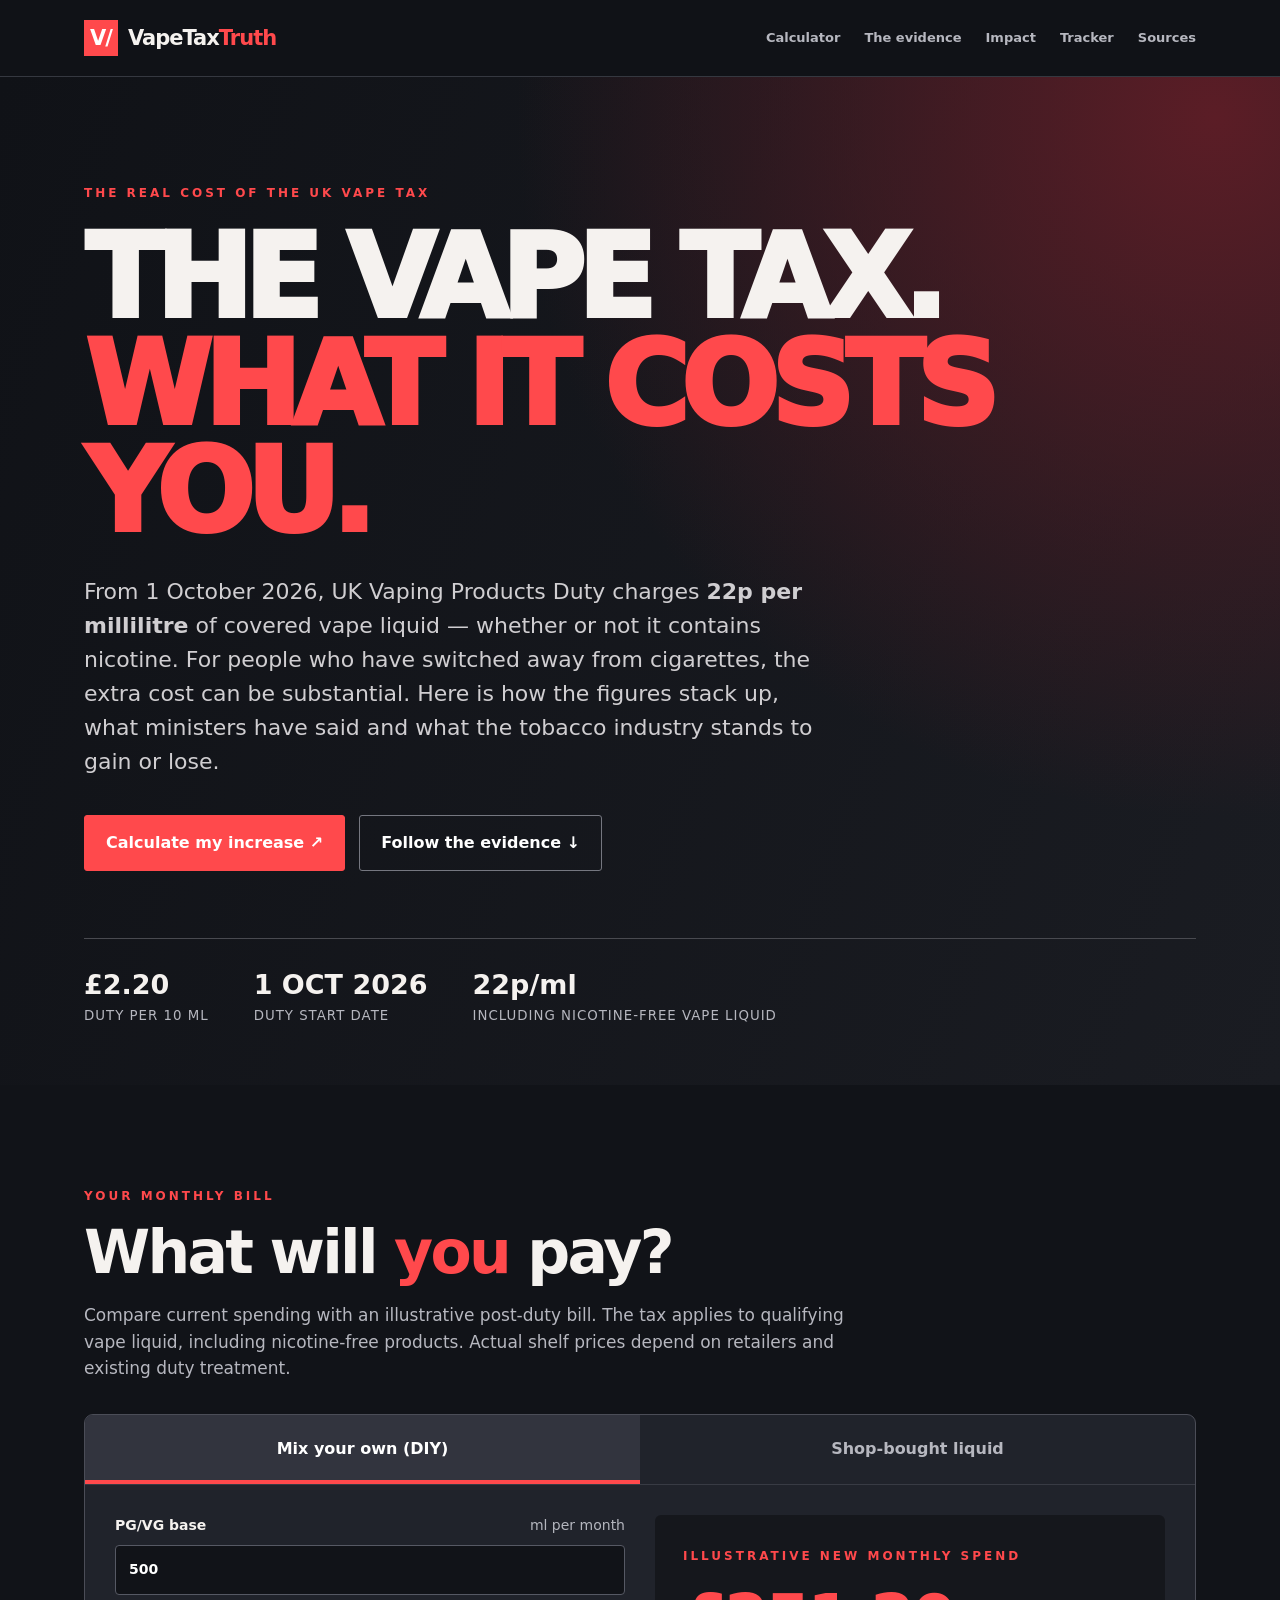
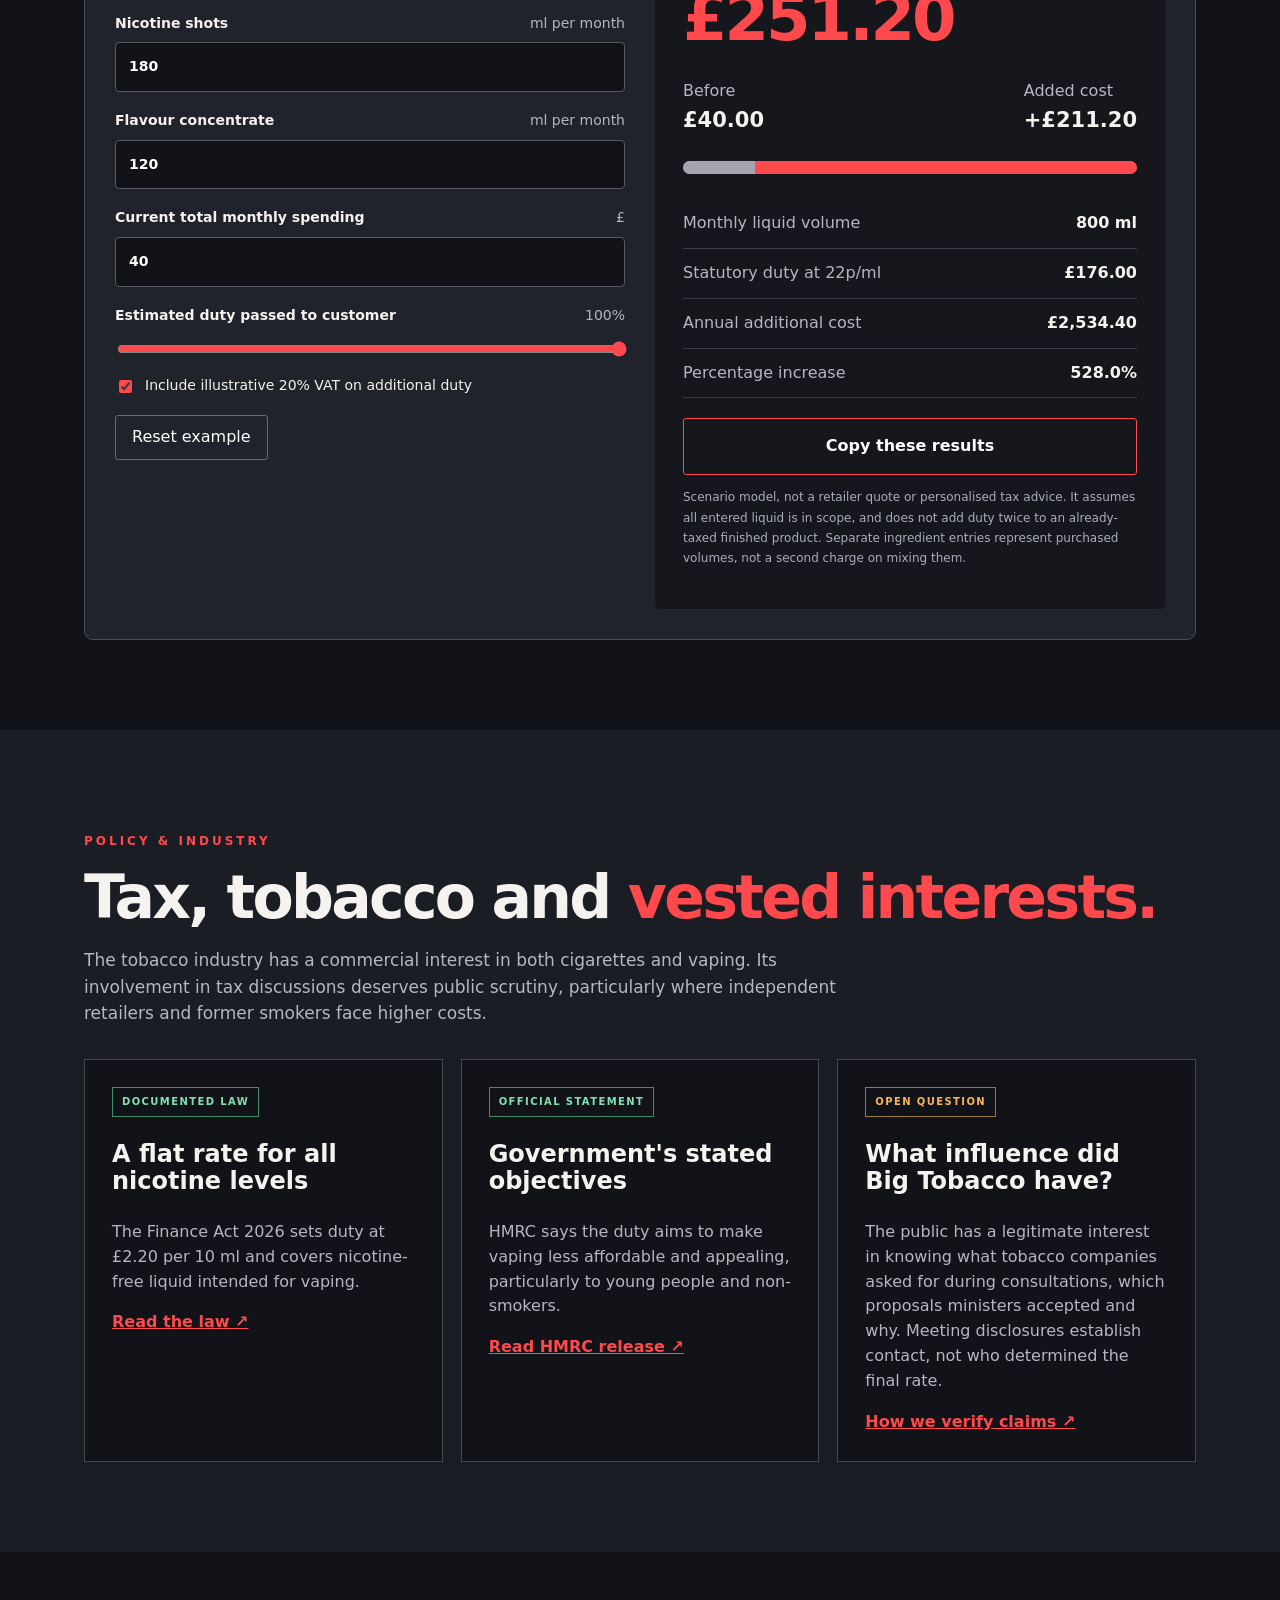
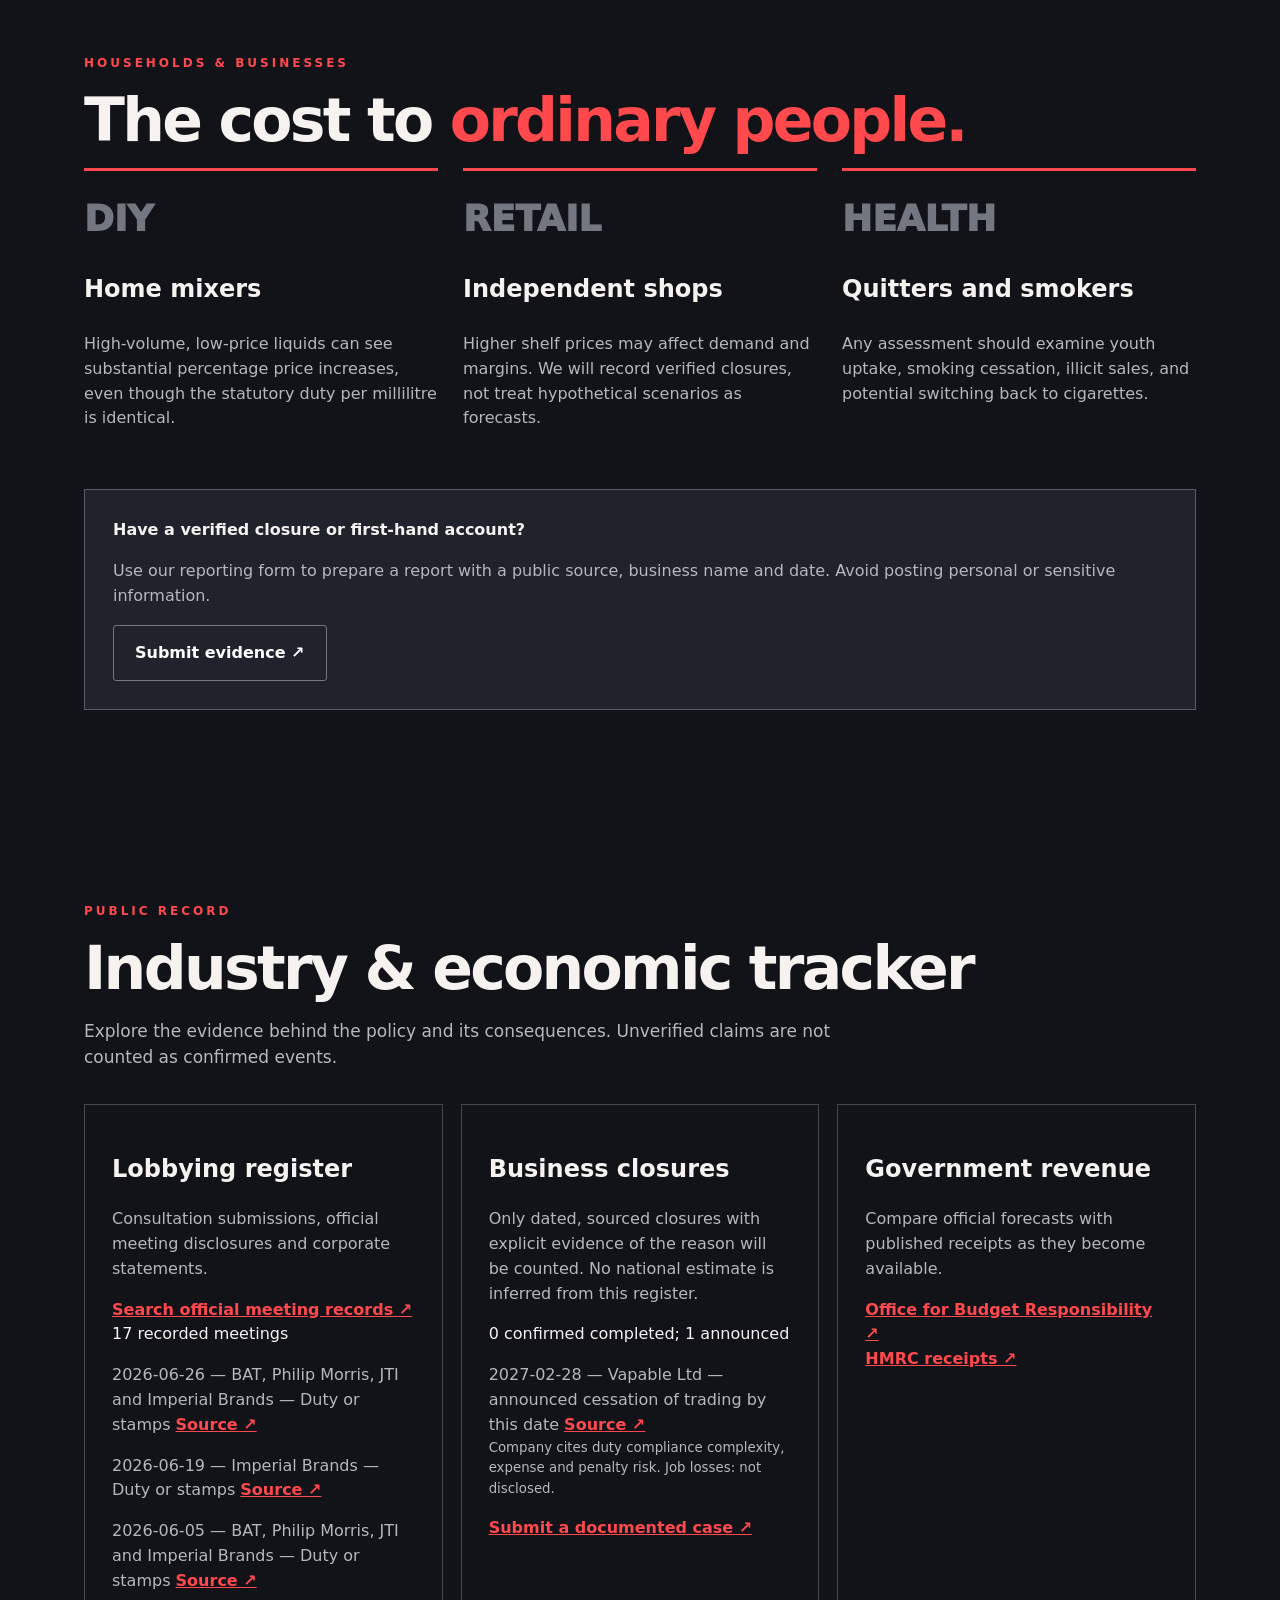
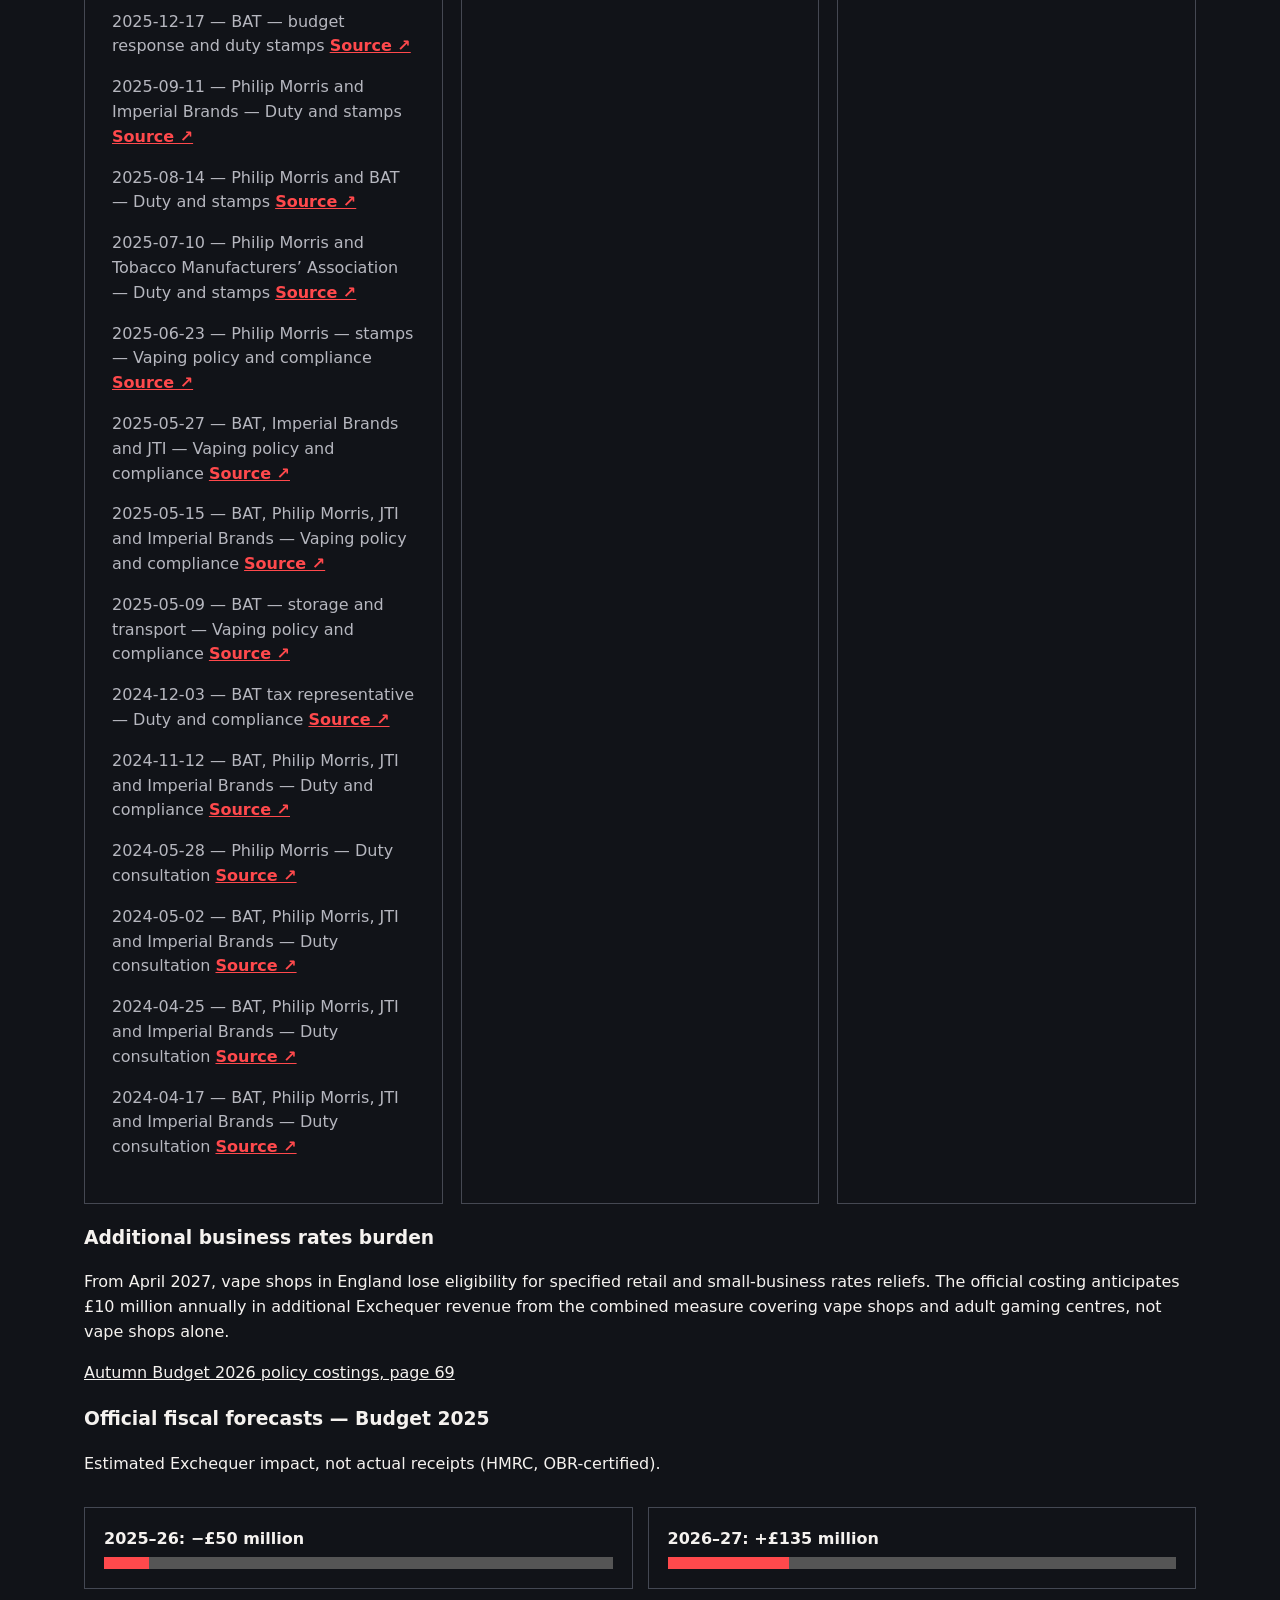
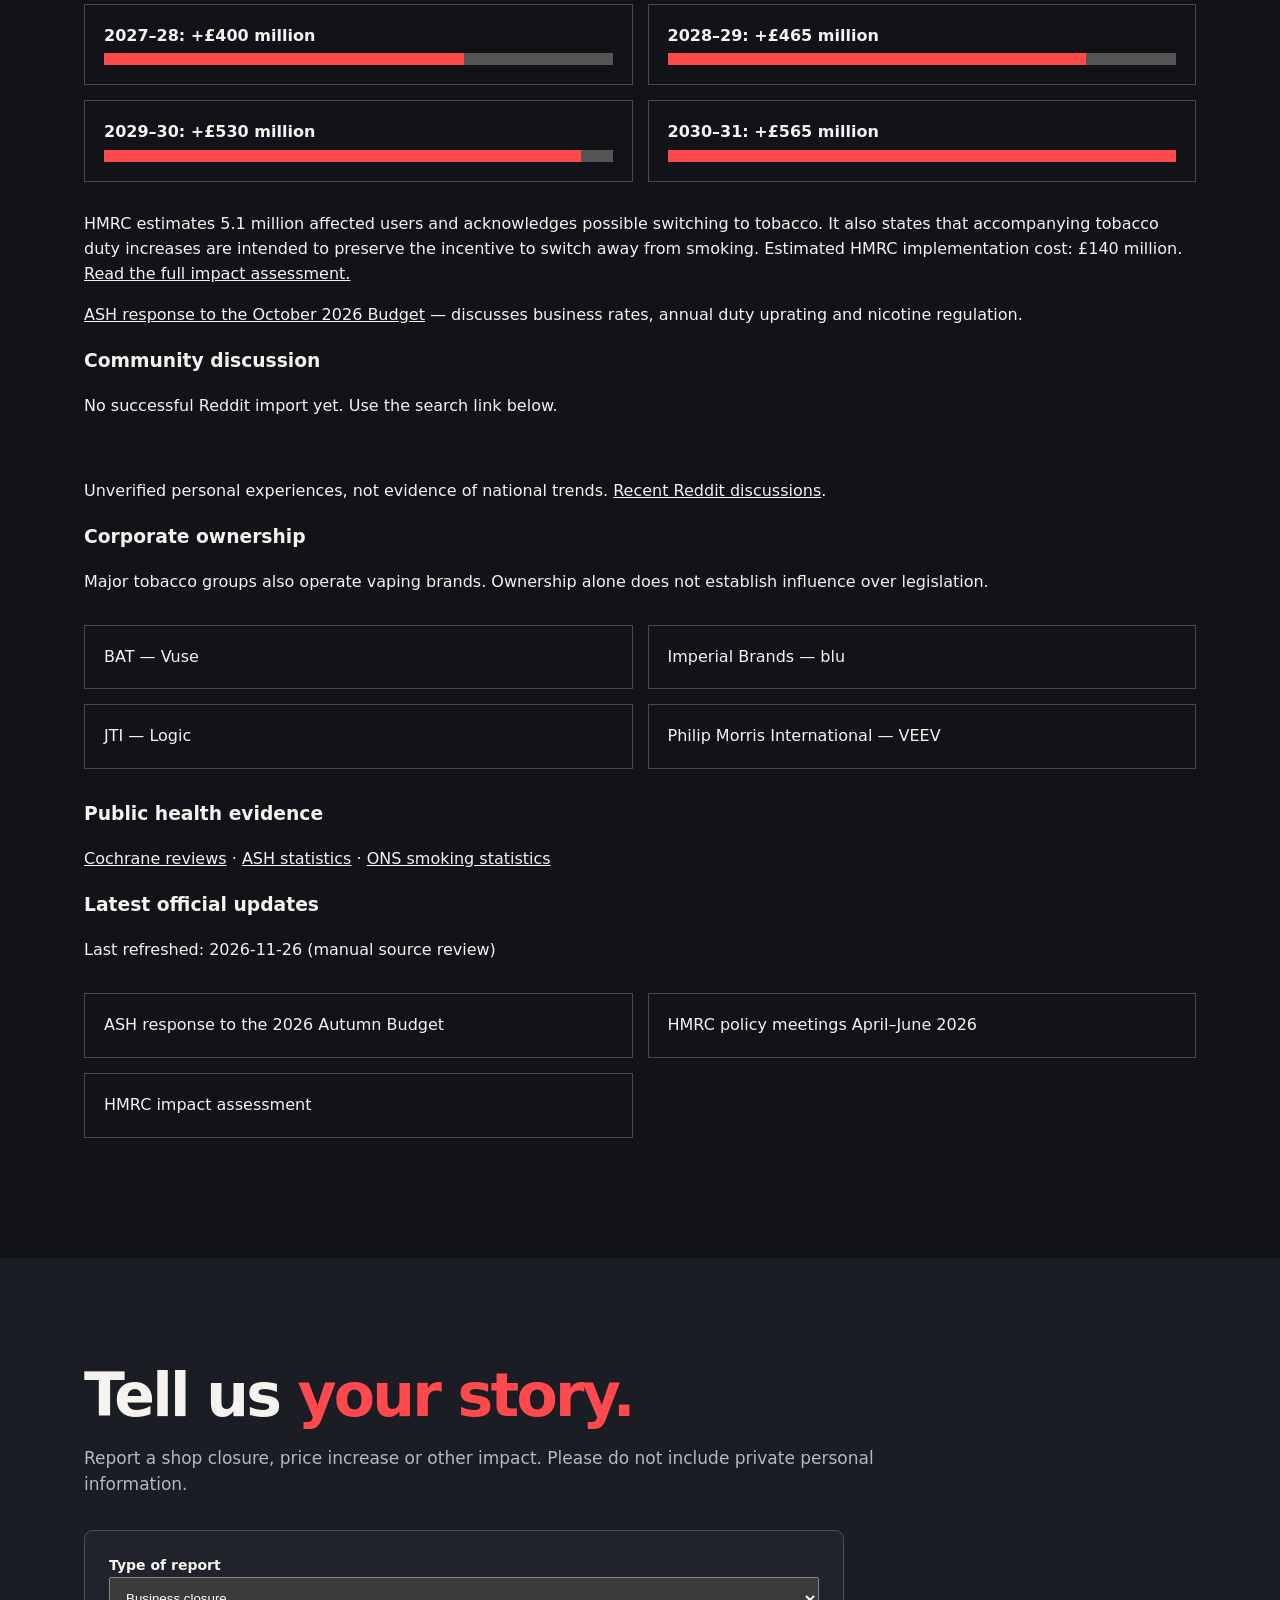
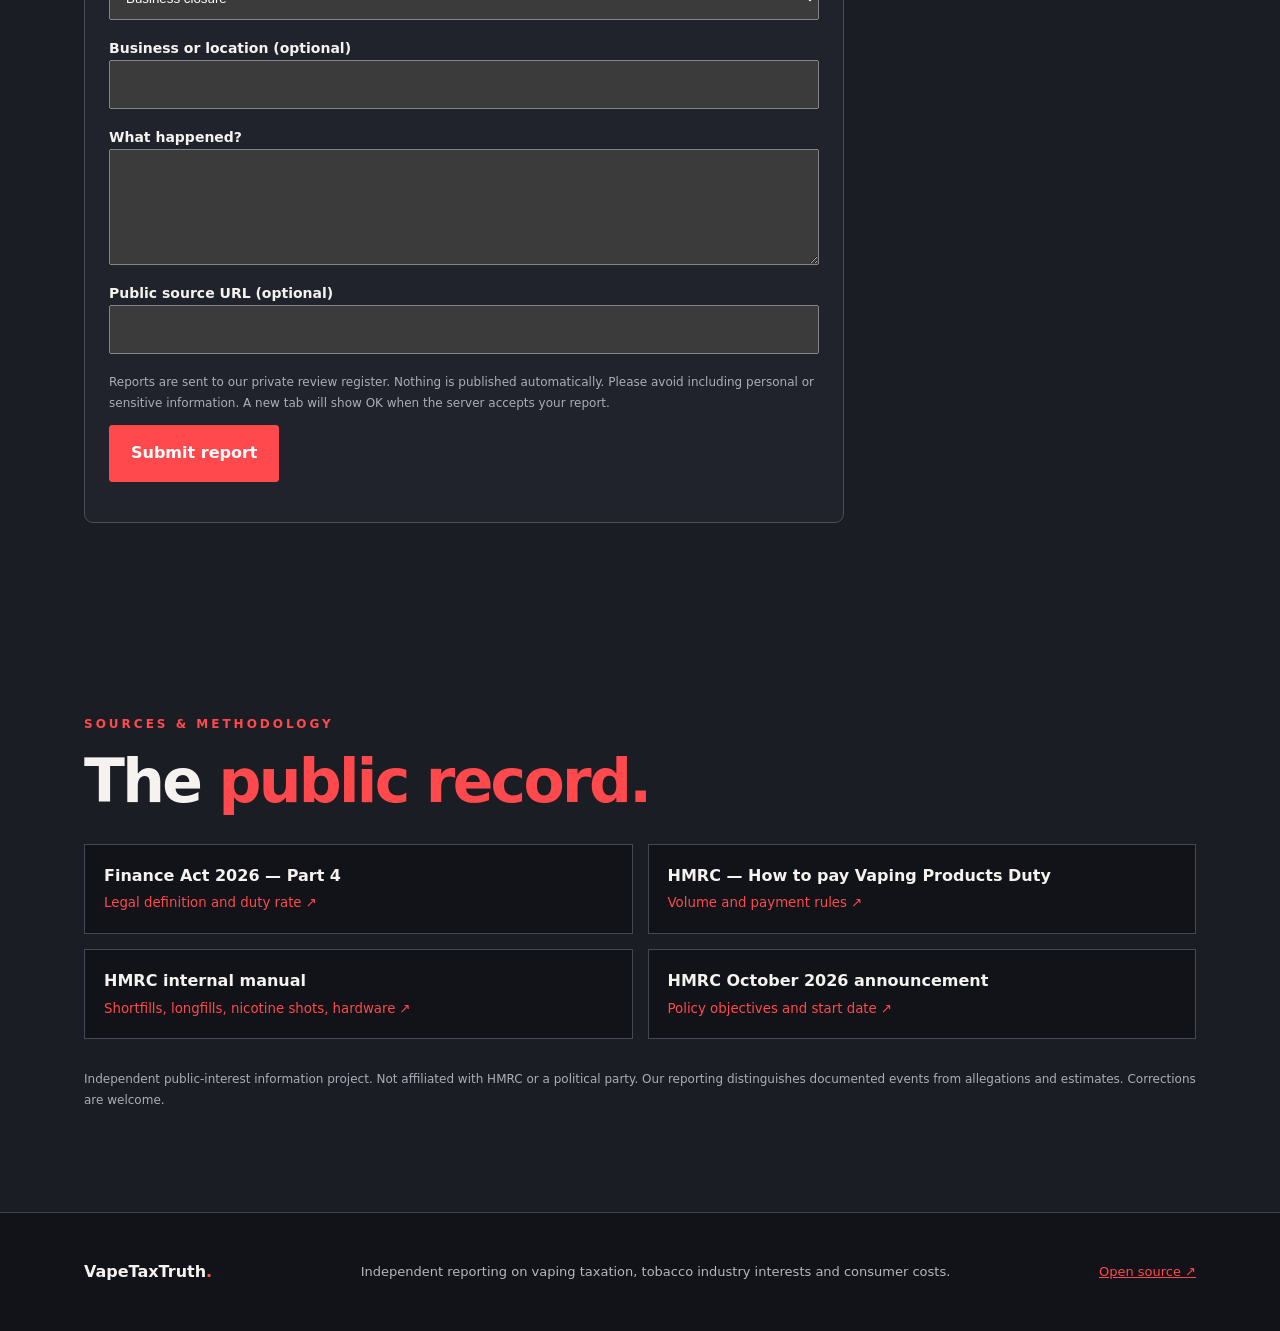
==== commit f6e3731c: "Fix report submission using native cross-origin HTML POST" ====
--- a/index.html
+++ b/index.html
@@ -5,4 +5,4 @@
 <section class="section" id="calculator"><div class="wrap"><p class="eyebrow">YOUR MONTHLY BILL</p><h2>What will <em>you</em> pay?</h2><p class="sub">Compare current spending with an illustrative post-duty bill. The tax applies to qualifying vape liquid, including nicotine-free products. Actual shelf prices depend on retailers and existing duty treatment.</p><div class="panel"><div class="tabs" role="tablist" aria-label="Calculator type"><button id="tab-diy" class="active" aria-selected="true" role="tab" data-mode="diy">Mix your own (DIY)</button><button id="tab-retail" role="tab" aria-selected="false" data-mode="retail">Shop-bought liquid</button></div><div class="calcgrid"><form id="calc-form"><div id="diy-fields"><label>PG/VG base <span>ml per month</span><input id="base" type="number" min="0" step="1" value="500"></label><label>Nicotine shots <span>ml per month</span><input id="nic" type="number" min="0" step="1" value="180"></label><label>Flavour concentrate <span>ml per month</span><input id="flavour" type="number" min="0" step="1" value="120"></label></div><div id="retail-fields" hidden><label>Bottle / pod volume <span>ml</span><input id="bottle" type="number" min="0" step="0.1" value="10"></label><label>Units purchased <span>per month</span><input id="units" type="number" min="0" step="1" value="20"></label></div><label>Current total monthly spending <span>£</span><input id="spend" type="number" min="0" step="0.01" value="40"></label><label>Estimated duty passed to customer <span id="pass-label">100%</span><input id="pass" type="range" min="0" max="100" step="5" value="100"></label><label class="check"><input id="vat" type="checkbox" checked> Include illustrative 20% VAT on additional duty</label><button class="smallbtn" type="button" id="reset">Reset example</button></form><div class="result" aria-live="polite"><span class="kicker">ILLUSTRATIVE NEW MONTHLY SPEND</span><strong class="total" id="newcost">£251.20</strong><div class="comparison"><div><span>Before</span><b id="oldcost">£40.00</b></div><div><span>Added cost</span><b id="increase">+£211.20</b></div></div><div class="bar"><span id="barbase"></span><span id="barduty"></span></div><div class="metric"><span>Monthly liquid volume</span><b id="volume">800 ml</b></div><div class="metric"><span>Statutory duty at 22p/ml</span><b id="duty">£176.00</b></div><div class="metric"><span>Annual additional cost</span><b id="annual">£2,534.40</b></div><div class="metric"><span>Percentage increase</span><b id="pct">528%</b></div><button id="copy" class="btn secondary" type="button">Copy these results</button><p class="fine">Scenario model, not a retailer quote or personalised tax advice. It assumes all entered liquid is in scope, and does not add duty twice to an already-taxed finished product. Separate ingredient entries represent purchased volumes, not a second charge on mixing them.</p></div></div></div></div></section>
 <section class="section alt" id="evidence"><div class="wrap"><p class="eyebrow">POLICY & INDUSTRY</p><h2>Tax, tobacco and <em>vested interests.</em></h2><p class="sub">The tobacco industry has a commercial interest in both cigarettes and vaping. Its involvement in tax discussions deserves public scrutiny, particularly where independent retailers and former smokers face higher costs.</p><div class="cards"><article class="info"><span class="tag verified">DOCUMENTED LAW</span><h3>A flat rate for all nicotine levels</h3><p>The Finance Act 2026 sets duty at £2.20 per 10 ml and covers nicotine-free liquid intended for vaping.</p><a href="https://www.legislation.gov.uk/ukpga/2026/11/part/4" target="_blank" rel="noopener noreferrer">Read the law ↗</a></article><article class="info"><span class="tag verified">OFFICIAL STATEMENT</span><h3>Government's stated objectives</h3><p>HMRC says the duty aims to make vaping less affordable and appealing, particularly to young people and non-smokers.</p><a href="https://www.gov.uk/government/news/new-vaping-products-duty-comes-into-effect" target="_blank" rel="noopener noreferrer">Read HMRC release ↗</a></article><article class="info"><span class="tag question">OPEN QUESTION</span><h3>What influence did Big Tobacco have?</h3><p>The public has a legitimate interest in knowing what tobacco companies asked for during consultations, which proposals ministers accepted and why. Meeting disclosures establish contact, not who determined the final rate.</p><a href="#sources">How we verify claims ↗</a></article></div></div></section>
 <section class="section" id="impact"><div class="wrap"><p class="eyebrow">HOUSEHOLDS & BUSINESSES</p><h2>The cost to <em>ordinary people.</em></h2><div class="impactgrid"><div class="impactitem"><div class="number">DIY</div><h3>Home mixers</h3><p>High-volume, low-price liquids can see substantial percentage price increases, even though the statutory duty per millilitre is identical.</p></div><div class="impactitem"><div class="number">RETAIL</div><h3>Independent shops</h3><p>Higher shelf prices may affect demand and margins. We will record verified closures, not treat hypothetical scenarios as forecasts.</p></div><div class="impactitem"><div class="number">HEALTH</div><h3>Quitters and smokers</h3><p>Any assessment should examine youth uptake, smoking cessation, illicit sales, and potential switching back to cigarettes.</p></div></div><div class="callout"><b>Have a verified closure or first-hand account?</b><p>Use our reporting form to prepare a report with a public source, business name and date. Avoid posting personal or sensitive information.</p><a class="btn ghost" href="#submit" target="_blank" rel="noopener noreferrer">Submit evidence ↗</a></div></div></section>
-<section class="section" id="tracker"><div class="wrap"><p class="eyebrow">PUBLIC RECORD</p><h2>Industry &amp; economic tracker</h2><p class="sub">Explore the evidence behind the policy and its consequences. Unverified claims are not counted as confirmed events.</p><div class="cards"><article class="info"><h3>Lobbying register</h3><p>Consultation submissions, official meeting disclosures and corporate statements.</p><a href="https://www.gov.uk/search/all?keywords=HMRC+stakeholder+meetings+vaping">Search official meeting records ↗</a><div id="lobby-records"></div></article><article class="info"><h3>Business closures</h3><p>Only dated, sourced closures with explicit evidence of the reason will be counted. No national estimate is inferred from this register.</p><div id="closure-records"></div><a href="#submit">Submit a documented case ↗</a></article><article class="info"><h3>Government revenue</h3><p>Compare official forecasts with published receipts as they become available.</p><a href="https://obr.uk/">Office for Budget Responsibility ↗</a><br><a href="https://www.gov.uk/government/collections/hm-revenue-customs-receipts">HMRC receipts ↗</a></article></div><h3>Additional business rates burden</h3><p>From April 2027, vape shops in England lose eligibility for specified retail and small-business rates reliefs. The official costing anticipates £10 million annually in additional Exchequer revenue from the combined measure covering vape shops and adult gaming centres, not vape shops alone.</p><p><a href="https://assets.publishing.service.gov.uk/media/6ae1883fe4367e5c8b0467df/AB26_Policy_Costing.pdf">Autumn Budget 2026 policy costings, page 69</a></p><h3>Official fiscal forecasts — Budget 2025</h3><p>Estimated Exchequer impact, not actual receipts (HMRC, OBR-certified).</p><div class="sources"><a href="https://www.gov.uk/government/publications/introduction-of-vaping-products-duty-from-1-october-2026/introduction-of-vaping-products-duty-from-1-october-2026"><b>2025–26: −£50 million</b><div style="height:12px;background:#555"><div style="height:12px;background:#ff494c;width:8.849557522123893%"></div></div></a><a href="https://www.gov.uk/government/publications/introduction-of-vaping-products-duty-from-1-october-2026/introduction-of-vaping-products-duty-from-1-october-2026"><b>2026–27: +£135 million</b><div style="height:12px;background:#555"><div style="height:12px;background:#ff494c;width:23.893805309734514%"></div></div></a><a href="https://www.gov.uk/government/publications/introduction-of-vaping-products-duty-from-1-october-2026/introduction-of-vaping-products-duty-from-1-october-2026"><b>2027–28: +£400 million</b><div style="height:12px;background:#555"><div style="height:12px;background:#ff494c;width:70.79646017699115%"></div></div></a><a href="https://www.gov.uk/government/publications/introduction-of-vaping-products-duty-from-1-october-2026/introduction-of-vaping-products-duty-from-1-october-2026"><b>2028–29: +£465 million</b><div style="height:12px;background:#555"><div style="height:12px;background:#ff494c;width:82.30088495575221%"></div></div></a><a href="https://www.gov.uk/government/publications/introduction-of-vaping-products-duty-from-1-october-2026/introduction-of-vaping-products-duty-from-1-october-2026"><b>2029–30: +£530 million</b><div style="height:12px;background:#555"><div style="height:12px;background:#ff494c;width:93.80530973451327%"></div></div></a><a href="https://www.gov.uk/government/publications/introduction-of-vaping-products-duty-from-1-october-2026/introduction-of-vaping-products-duty-from-1-october-2026"><b>2030–31: +£565 million</b><div style="height:12px;background:#555"><div style="height:12px;background:#ff494c;width:100%"></div></div></a></div><p>HMRC estimates 5.1 million affected users and acknowledges possible switching to tobacco. It also states that accompanying tobacco duty increases are intended to preserve the incentive to switch away from smoking. Estimated HMRC implementation cost: £140 million. <a href="https://www.gov.uk/government/publications/introduction-of-vaping-products-duty-from-1-october-2026/introduction-of-vaping-products-duty-from-1-october-2026">Read the full impact assessment.</a></p><p><a href="https://ash.org.uk/media-centre/news/press-releases/ash-response-to-the-2026-autumn-budget">ASH response to the October 2026 Budget</a> — discusses business rates, annual duty uprating and nicotine regulation.</p><h3>Community discussion</h3><p id="reddit-status">Loading community feed…</p><div class="sources" id="reddit-items"></div><p>Unverified personal experiences, not evidence of national trends. <a href="https://www.reddit.com/search/?q=UK%20vaping%20products%20duty&amp;sort=new">Recent Reddit discussions</a>.</p><h3>Corporate ownership</h3><p>Major tobacco groups also operate vaping brands. Ownership alone does not establish influence over legislation.</p><div class="sources"><a href="https://www.bat.com/">BAT — Vuse</a><a href="https://www.imperialbrandsplc.com/">Imperial Brands — blu</a><a href="https://www.jti.com/">JTI — Logic</a><a href="https://www.pmi.com/">Philip Morris International — VEEV</a></div><h3>Public health evidence</h3><p><a href="https://www.cochrane.org/">Cochrane reviews</a> · <a href="https://ash.org.uk/">ASH statistics</a> · <a href="https://www.ons.gov.uk/">ONS smoking statistics</a></p><h3>Latest official updates</h3><p id="news-status">Loading published government updates…</p><div class="sources" id="news-items"></div></div></section><section class="section alt" id="submit"><div class="wrap"><h2>Tell us <em>your story.</em></h2><p class="sub">Report a shop closure, price increase or other impact. Please do not include private personal information.</p><form id="evidence-form" class="panel" style="padding:24px;max-width:760px"><label>Type of report<select id="report-type" style="display:block;width:100%;padding:12px"><option>Business closure</option><option>Price increase</option><option>Personal experience</option><option>Other evidence</option></select></label><label>Business or location (optional)<input id="report-location" type="text" maxlength="150" style="display:block;width:100%;padding:12px"></label><label>What happened?<textarea id="report-story" required maxlength="5000" rows="6" style="display:block;width:100%;padding:12px"></textarea></label><label>Public source URL (optional)<input id="report-source" type="url" style="display:block;width:100%;padding:12px"></label><p class="fine">Reports are sent to our private review register. Nothing is published automatically. Please avoid including personal or sensitive information.</p><button class="btn" type="submit">Submit report</button><div hidden aria-hidden="true"><input id="report-website" tabindex="-1" autocomplete="off"></div><p id="report-status" role="status"></p></form></div></section><section class="section alt" id="sources"><div class="wrap"><p class="eyebrow">SOURCES & METHODOLOGY</p><h2>The <em>public record.</em></h2><div class="sources"><a href="https://www.legislation.gov.uk/ukpga/2026/11/part/4" target="_blank" rel="noopener noreferrer"><b>Finance Act 2026 — Part 4</b><small>Legal definition and duty rate ↗</small></a><a href="https://www.gov.uk/guidance/how-to-pay-vaping-products-duty" target="_blank" rel="noopener noreferrer"><b>HMRC — How to pay Vaping Products Duty</b><small>Volume and payment rules ↗</small></a><a href="https://www.gov.uk/hmrc-internal-manuals/vaping-products-duty-and-vaping-duty-stamps-guidance/vpds013000" target="_blank" rel="noopener noreferrer"><b>HMRC internal manual</b><small>Shortfills, longfills, nicotine shots, hardware ↗</small></a><a href="https://www.gov.uk/government/news/new-vaping-products-duty-comes-into-effect" target="_blank" rel="noopener noreferrer"><b>HMRC October 2026 announcement</b><small>Policy objectives and start date ↗</small></a></div><p class="fine">Independent public-interest information project. Not affiliated with HMRC or a political party. Our reporting distinguishes documented events from allegations and estimates. Corrections are welcome. </p></div></section></main><footer><div class="wrap foot"><b>VapeTaxTruth<span>.</span></b><p>Independent reporting on vaping taxation, tobacco industry interests and consumer costs.</p><a href="https://github.com/scarab0793/VapeTaxTruth">Open source ↗</a></div></footer><script src="./script.js"></script><script src="./tracker.js"></script><script>document.getElementById('evidence-form').addEventListener('submit',async function(e){e.preventDefault();const form=this,button=form.querySelector('button[type=submit]'),status=document.getElementById('report-status'),get=id=>document.getElementById(id).value;const data=new URLSearchParams({type:get('report-type'),location:get('report-location'),story:get('report-story'),source:get('report-source'),website:get('report-website')});button.disabled=true;status.textContent='Sending report…';try{const response=await fetch('https://script.google.com/macros/s/AKfycbzvqu6_SJXCZaiq5YQfmoikjSVbbAXVosQgc8_-C5VoM7GiBMdaTdMvzVTwhhF9-pc/exec',{method:'POST',body:data});if(!response.ok||(await response.text()).trim()!=='OK')throw Error('Not accepted');status.textContent='Thank you. Your report has been received for review.';form.reset();}catch(err){status.textContent='We could not confirm receipt. Your entries have been retained. Please check before retrying, as the report may already have arrived.';}finally{button.disabled=false;}});</script></body></html>+<section class="section" id="tracker"><div class="wrap"><p class="eyebrow">PUBLIC RECORD</p><h2>Industry &amp; economic tracker</h2><p class="sub">Explore the evidence behind the policy and its consequences. Unverified claims are not counted as confirmed events.</p><div class="cards"><article class="info"><h3>Lobbying register</h3><p>Consultation submissions, official meeting disclosures and corporate statements.</p><a href="https://www.gov.uk/search/all?keywords=HMRC+stakeholder+meetings+vaping">Search official meeting records ↗</a><div id="lobby-records"></div></article><article class="info"><h3>Business closures</h3><p>Only dated, sourced closures with explicit evidence of the reason will be counted. No national estimate is inferred from this register.</p><div id="closure-records"></div><a href="#submit">Submit a documented case ↗</a></article><article class="info"><h3>Government revenue</h3><p>Compare official forecasts with published receipts as they become available.</p><a href="https://obr.uk/">Office for Budget Responsibility ↗</a><br><a href="https://www.gov.uk/government/collections/hm-revenue-customs-receipts">HMRC receipts ↗</a></article></div><h3>Additional business rates burden</h3><p>From April 2027, vape shops in England lose eligibility for specified retail and small-business rates reliefs. The official costing anticipates £10 million annually in additional Exchequer revenue from the combined measure covering vape shops and adult gaming centres, not vape shops alone.</p><p><a href="https://assets.publishing.service.gov.uk/media/6ae1883fe4367e5c8b0467df/AB26_Policy_Costing.pdf">Autumn Budget 2026 policy costings, page 69</a></p><h3>Official fiscal forecasts — Budget 2025</h3><p>Estimated Exchequer impact, not actual receipts (HMRC, OBR-certified).</p><div class="sources"><a href="https://www.gov.uk/government/publications/introduction-of-vaping-products-duty-from-1-october-2026/introduction-of-vaping-products-duty-from-1-october-2026"><b>2025–26: −£50 million</b><div style="height:12px;background:#555"><div style="height:12px;background:#ff494c;width:8.849557522123893%"></div></div></a><a href="https://www.gov.uk/government/publications/introduction-of-vaping-products-duty-from-1-october-2026/introduction-of-vaping-products-duty-from-1-october-2026"><b>2026–27: +£135 million</b><div style="height:12px;background:#555"><div style="height:12px;background:#ff494c;width:23.893805309734514%"></div></div></a><a href="https://www.gov.uk/government/publications/introduction-of-vaping-products-duty-from-1-october-2026/introduction-of-vaping-products-duty-from-1-october-2026"><b>2027–28: +£400 million</b><div style="height:12px;background:#555"><div style="height:12px;background:#ff494c;width:70.79646017699115%"></div></div></a><a href="https://www.gov.uk/government/publications/introduction-of-vaping-products-duty-from-1-october-2026/introduction-of-vaping-products-duty-from-1-october-2026"><b>2028–29: +£465 million</b><div style="height:12px;background:#555"><div style="height:12px;background:#ff494c;width:82.30088495575221%"></div></div></a><a href="https://www.gov.uk/government/publications/introduction-of-vaping-products-duty-from-1-october-2026/introduction-of-vaping-products-duty-from-1-october-2026"><b>2029–30: +£530 million</b><div style="height:12px;background:#555"><div style="height:12px;background:#ff494c;width:93.80530973451327%"></div></div></a><a href="https://www.gov.uk/government/publications/introduction-of-vaping-products-duty-from-1-october-2026/introduction-of-vaping-products-duty-from-1-october-2026"><b>2030–31: +£565 million</b><div style="height:12px;background:#555"><div style="height:12px;background:#ff494c;width:100%"></div></div></a></div><p>HMRC estimates 5.1 million affected users and acknowledges possible switching to tobacco. It also states that accompanying tobacco duty increases are intended to preserve the incentive to switch away from smoking. Estimated HMRC implementation cost: £140 million. <a href="https://www.gov.uk/government/publications/introduction-of-vaping-products-duty-from-1-october-2026/introduction-of-vaping-products-duty-from-1-october-2026">Read the full impact assessment.</a></p><p><a href="https://ash.org.uk/media-centre/news/press-releases/ash-response-to-the-2026-autumn-budget">ASH response to the October 2026 Budget</a> — discusses business rates, annual duty uprating and nicotine regulation.</p><h3>Community discussion</h3><p id="reddit-status">Loading community feed…</p><div class="sources" id="reddit-items"></div><p>Unverified personal experiences, not evidence of national trends. <a href="https://www.reddit.com/search/?q=UK%20vaping%20products%20duty&amp;sort=new">Recent Reddit discussions</a>.</p><h3>Corporate ownership</h3><p>Major tobacco groups also operate vaping brands. Ownership alone does not establish influence over legislation.</p><div class="sources"><a href="https://www.bat.com/">BAT — Vuse</a><a href="https://www.imperialbrandsplc.com/">Imperial Brands — blu</a><a href="https://www.jti.com/">JTI — Logic</a><a href="https://www.pmi.com/">Philip Morris International — VEEV</a></div><h3>Public health evidence</h3><p><a href="https://www.cochrane.org/">Cochrane reviews</a> · <a href="https://ash.org.uk/">ASH statistics</a> · <a href="https://www.ons.gov.uk/">ONS smoking statistics</a></p><h3>Latest official updates</h3><p id="news-status">Loading published government updates…</p><div class="sources" id="news-items"></div></div></section><section class="section alt" id="submit"><div class="wrap"><h2>Tell us <em>your story.</em></h2><p class="sub">Report a shop closure, price increase or other impact. Please do not include private personal information.</p><form id="evidence-form" action="https://script.google.com/macros/s/AKfycbzvqu6_SJXCZaiq5YQfmoikjSVbbAXVosQgc8_-C5VoM7GiBMdaTdMvzVTwhhF9-pc/exec" method="post" target="_blank" class="panel" style="padding:24px;max-width:760px"><label>Type of report<select id="report-type" name="type" style="display:block;width:100%;padding:12px"><option>Business closure</option><option>Price increase</option><option>Personal experience</option><option>Other evidence</option></select></label><label>Business or location (optional)<input id="report-location" name="location" type="text" maxlength="150" style="display:block;width:100%;padding:12px"></label><label>What happened?<textarea id="report-story" name="story" required maxlength="5000" rows="6" style="display:block;width:100%;padding:12px"></textarea></label><label>Public source URL (optional)<input id="report-source" name="source" type="url" style="display:block;width:100%;padding:12px"></label><p class="fine">Reports are sent to our private review register. Nothing is published automatically. Please avoid including personal or sensitive information. A new tab will show OK when the server accepts your report.</p><button class="btn" type="submit">Submit report</button><div hidden aria-hidden="true"><input id="report-website" name="website" tabindex="-1" autocomplete="off"></div><p id="report-status" role="status"></p></form></div></section><section class="section alt" id="sources"><div class="wrap"><p class="eyebrow">SOURCES & METHODOLOGY</p><h2>The <em>public record.</em></h2><div class="sources"><a href="https://www.legislation.gov.uk/ukpga/2026/11/part/4" target="_blank" rel="noopener noreferrer"><b>Finance Act 2026 — Part 4</b><small>Legal definition and duty rate ↗</small></a><a href="https://www.gov.uk/guidance/how-to-pay-vaping-products-duty" target="_blank" rel="noopener noreferrer"><b>HMRC — How to pay Vaping Products Duty</b><small>Volume and payment rules ↗</small></a><a href="https://www.gov.uk/hmrc-internal-manuals/vaping-products-duty-and-vaping-duty-stamps-guidance/vpds013000" target="_blank" rel="noopener noreferrer"><b>HMRC internal manual</b><small>Shortfills, longfills, nicotine shots, hardware ↗</small></a><a href="https://www.gov.uk/government/news/new-vaping-products-duty-comes-into-effect" target="_blank" rel="noopener noreferrer"><b>HMRC October 2026 announcement</b><small>Policy objectives and start date ↗</small></a></div><p class="fine">Independent public-interest information project. Not affiliated with HMRC or a political party. Our reporting distinguishes documented events from allegations and estimates. Corrections are welcome. </p></div></section></main><footer><div class="wrap foot"><b>VapeTaxTruth<span>.</span></b><p>Independent reporting on vaping taxation, tobacco industry interests and consumer costs.</p><a href="https://github.com/scarab0793/VapeTaxTruth">Open source ↗</a></div></footer><script src="./script.js"></script><script src="./tracker.js"></script></body></html>
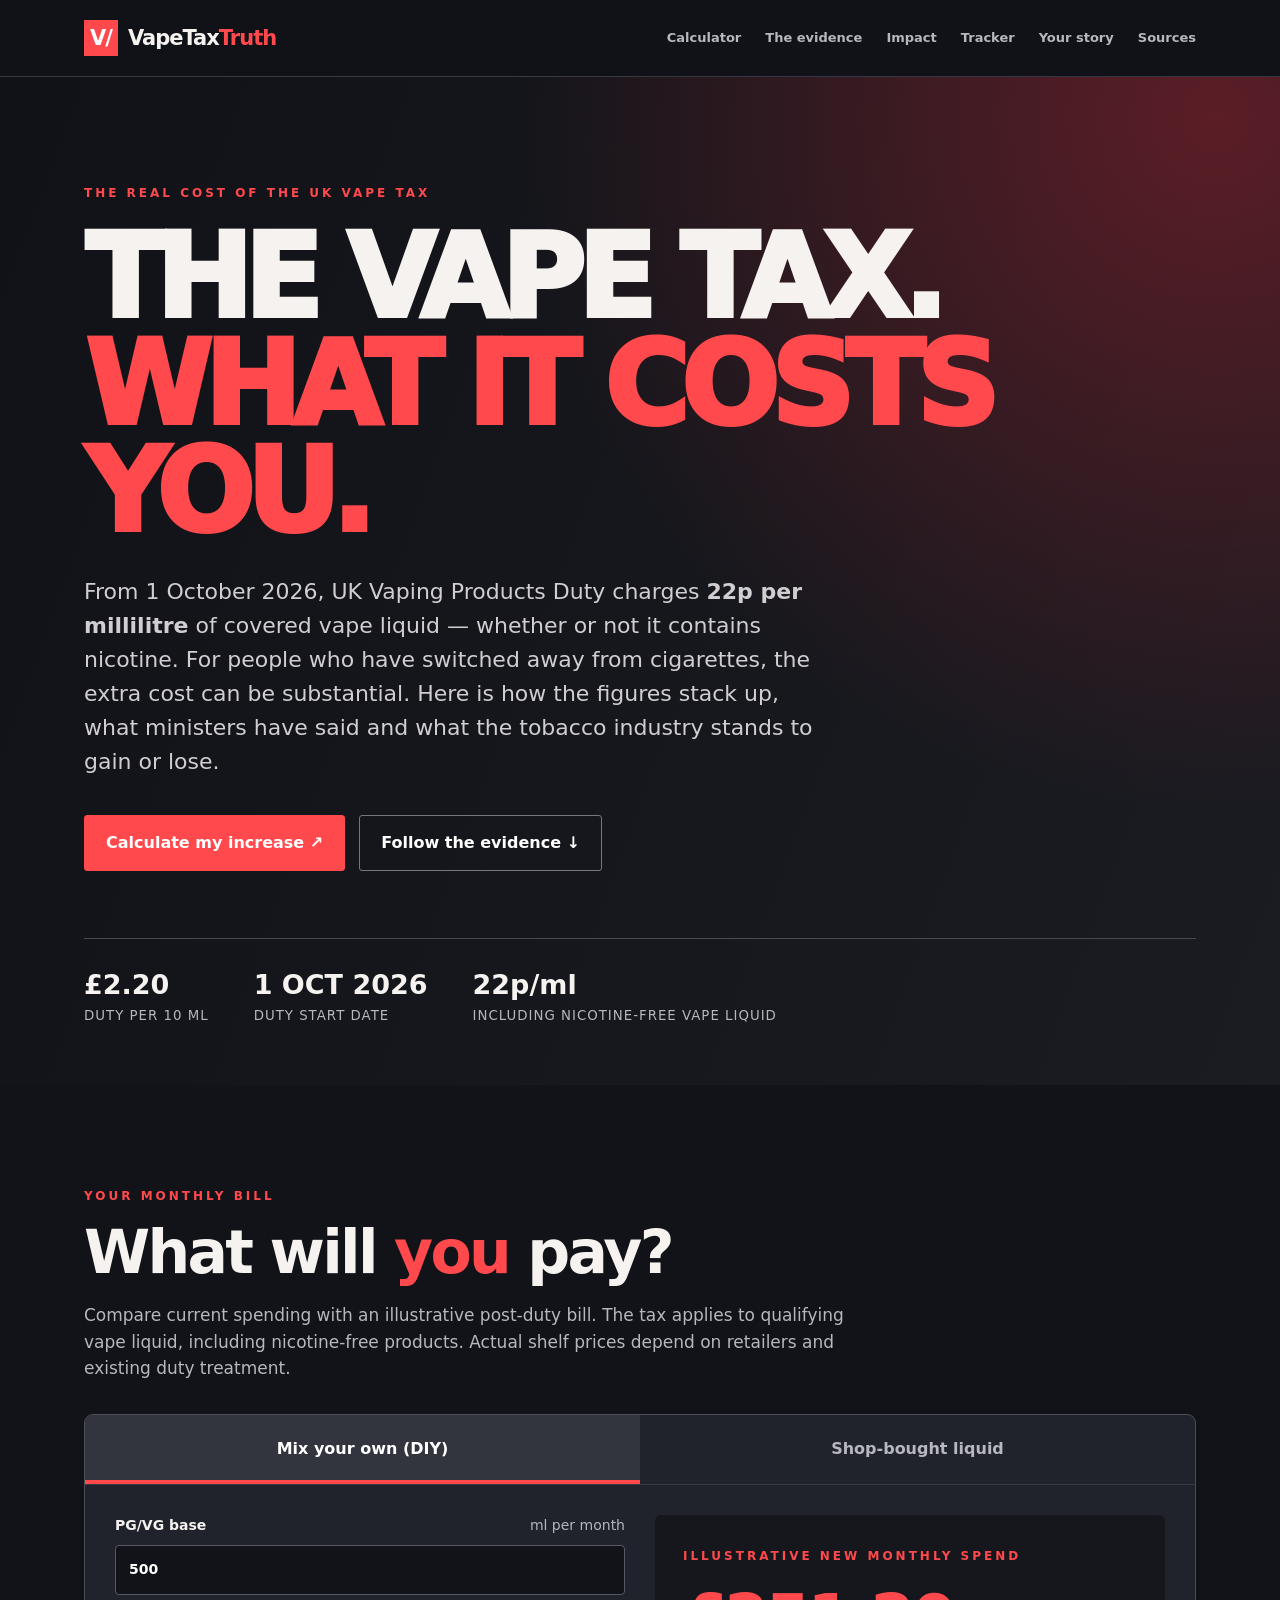
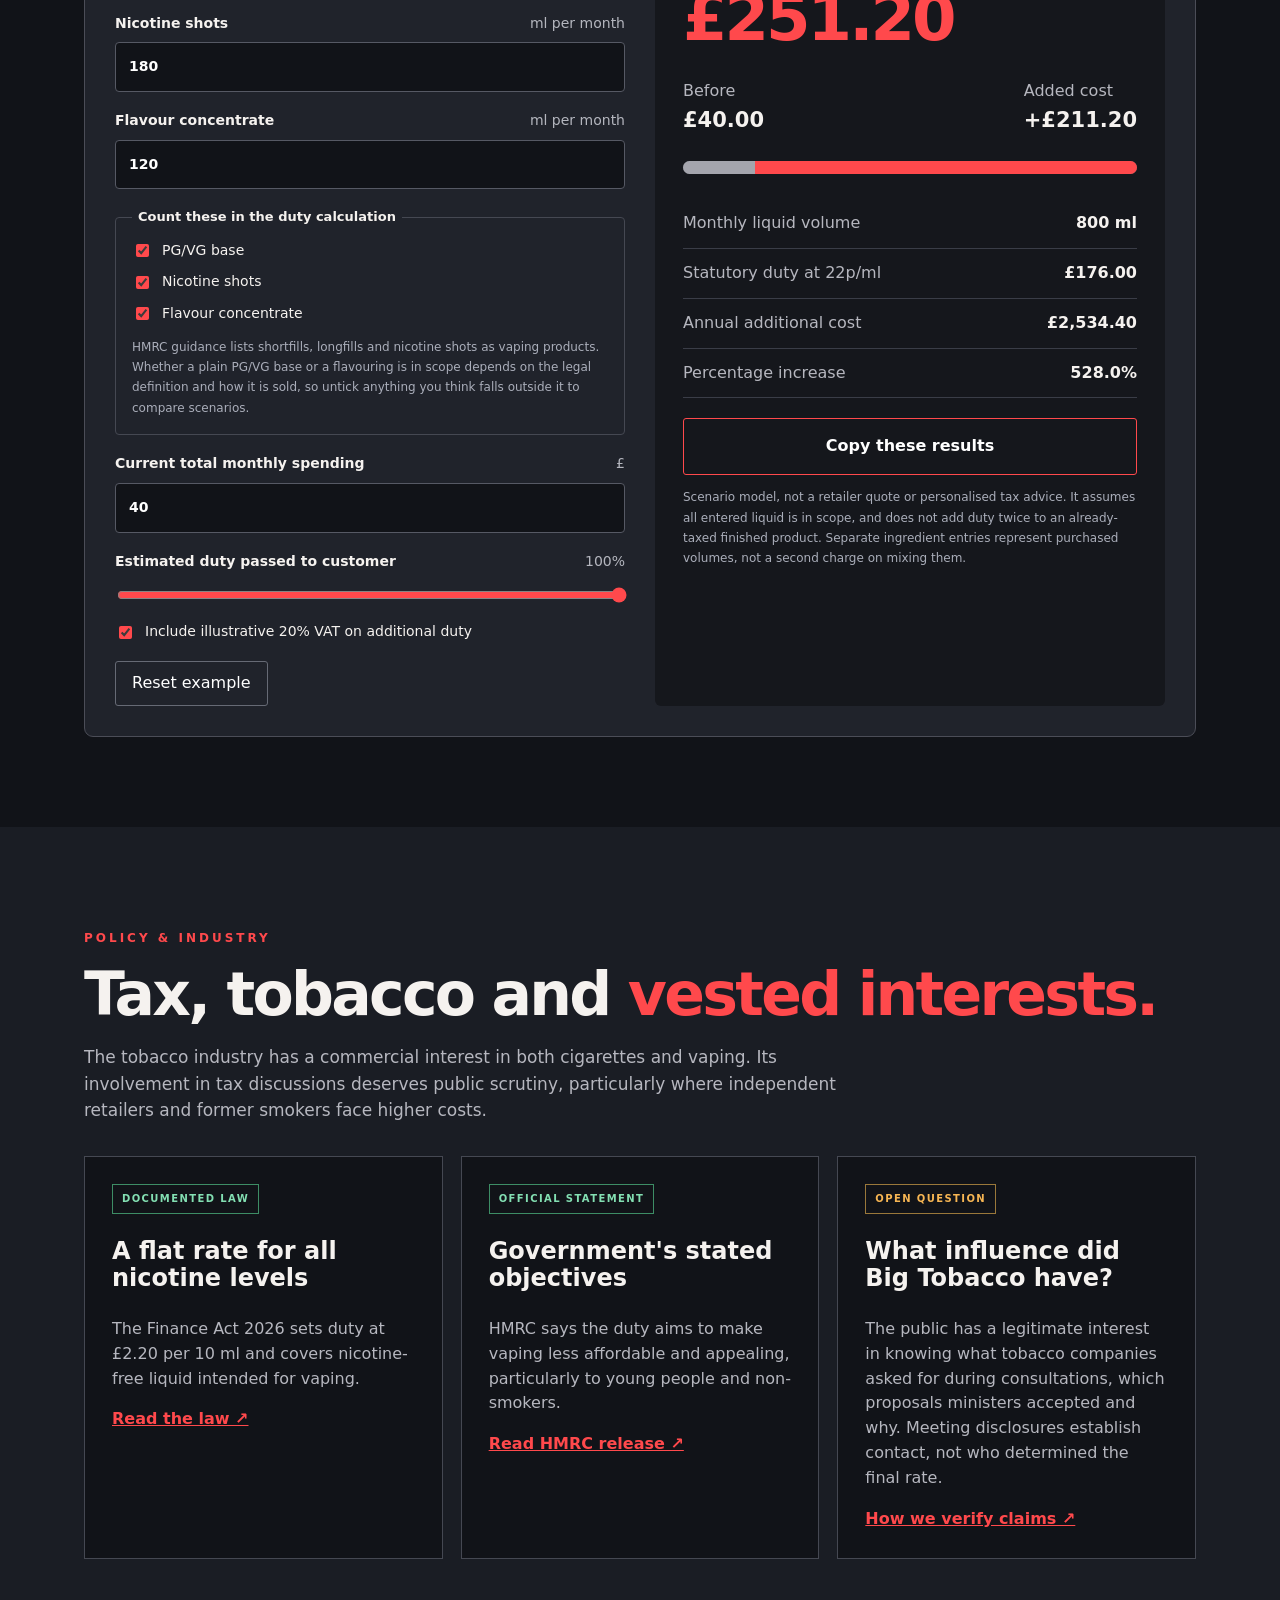
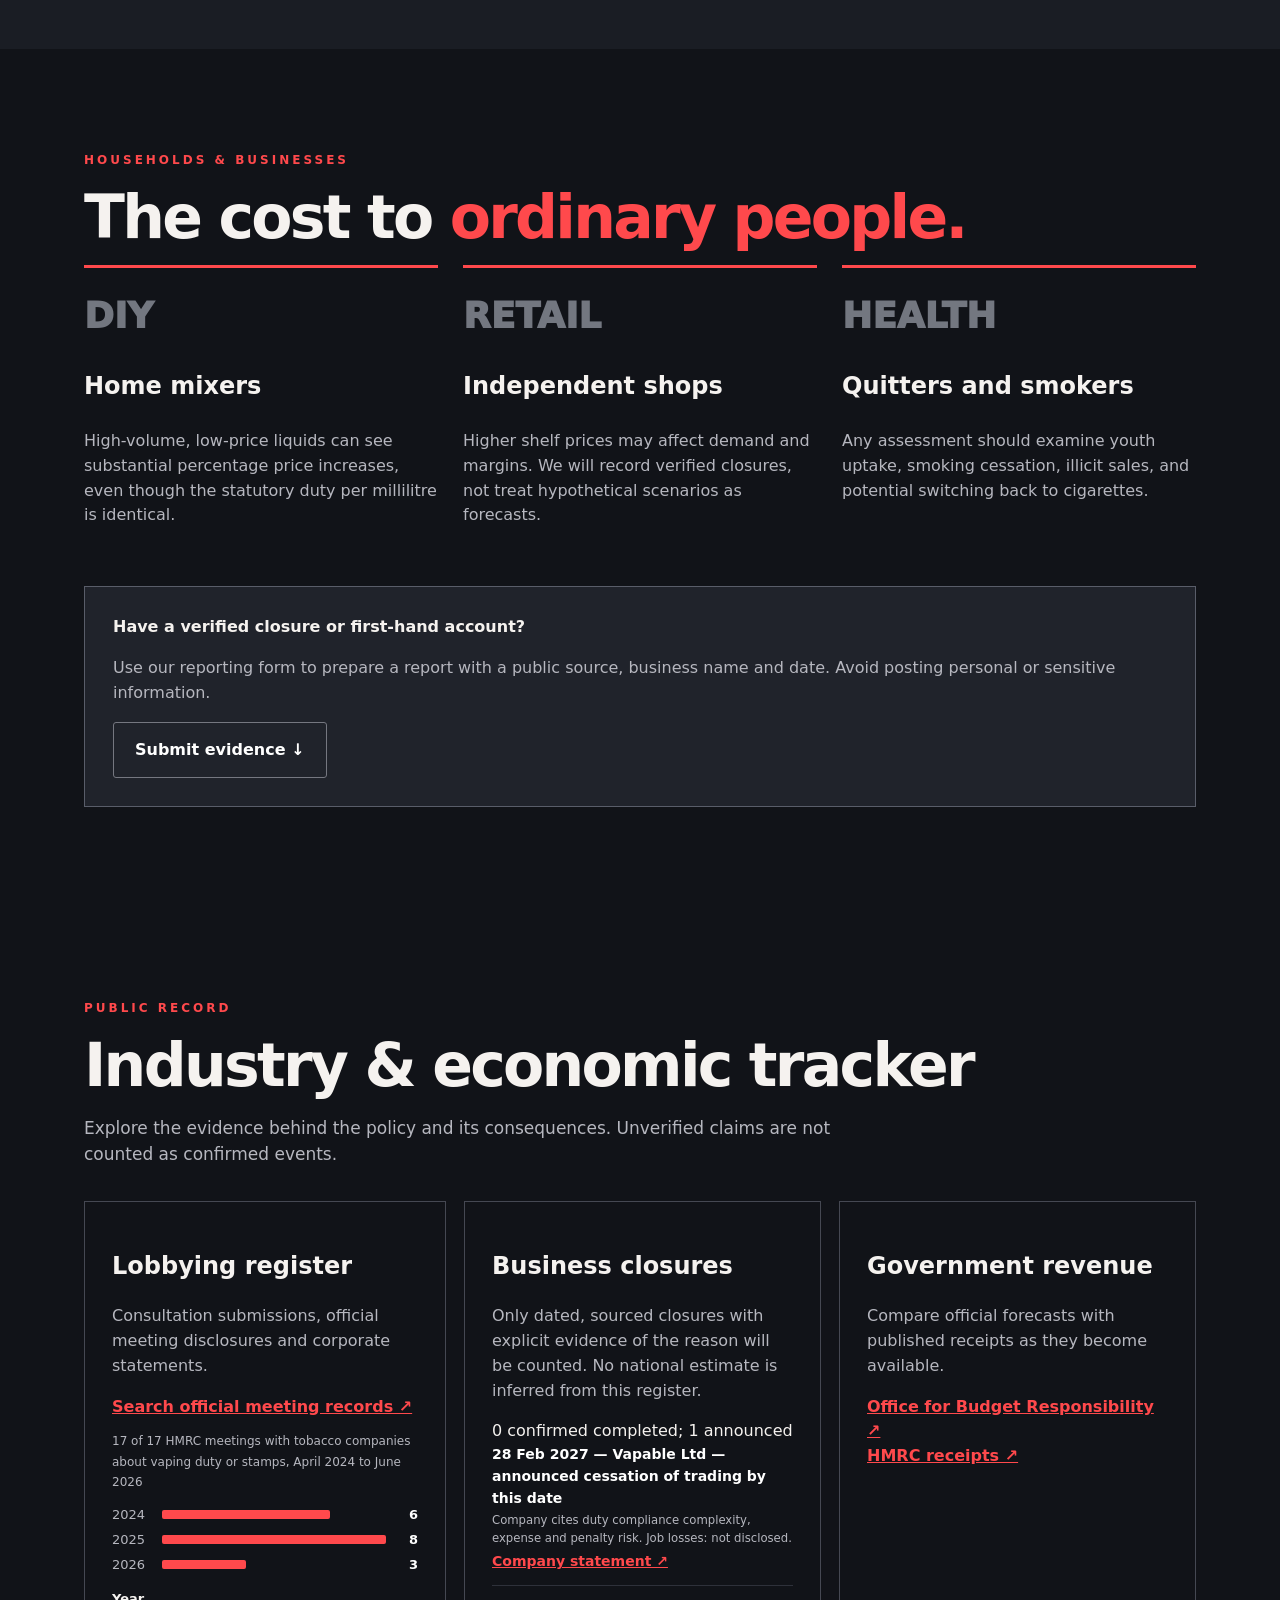
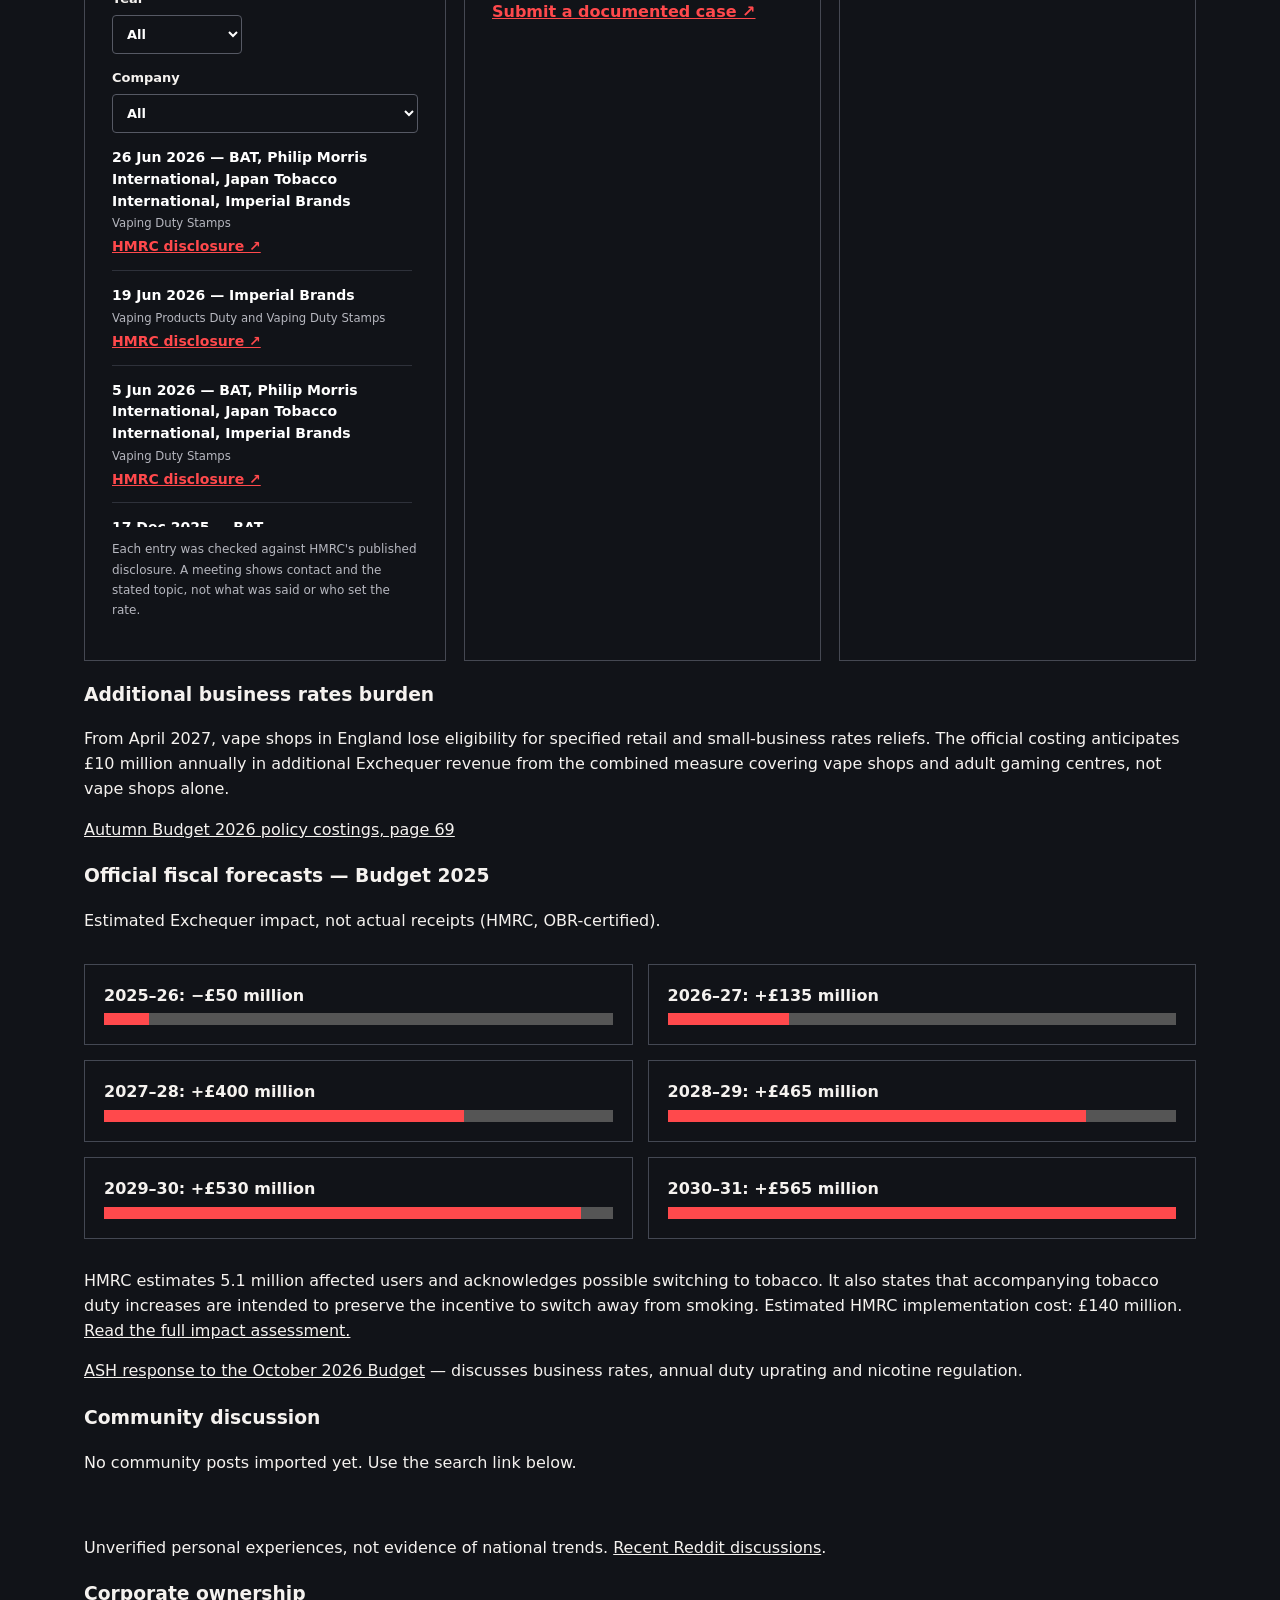
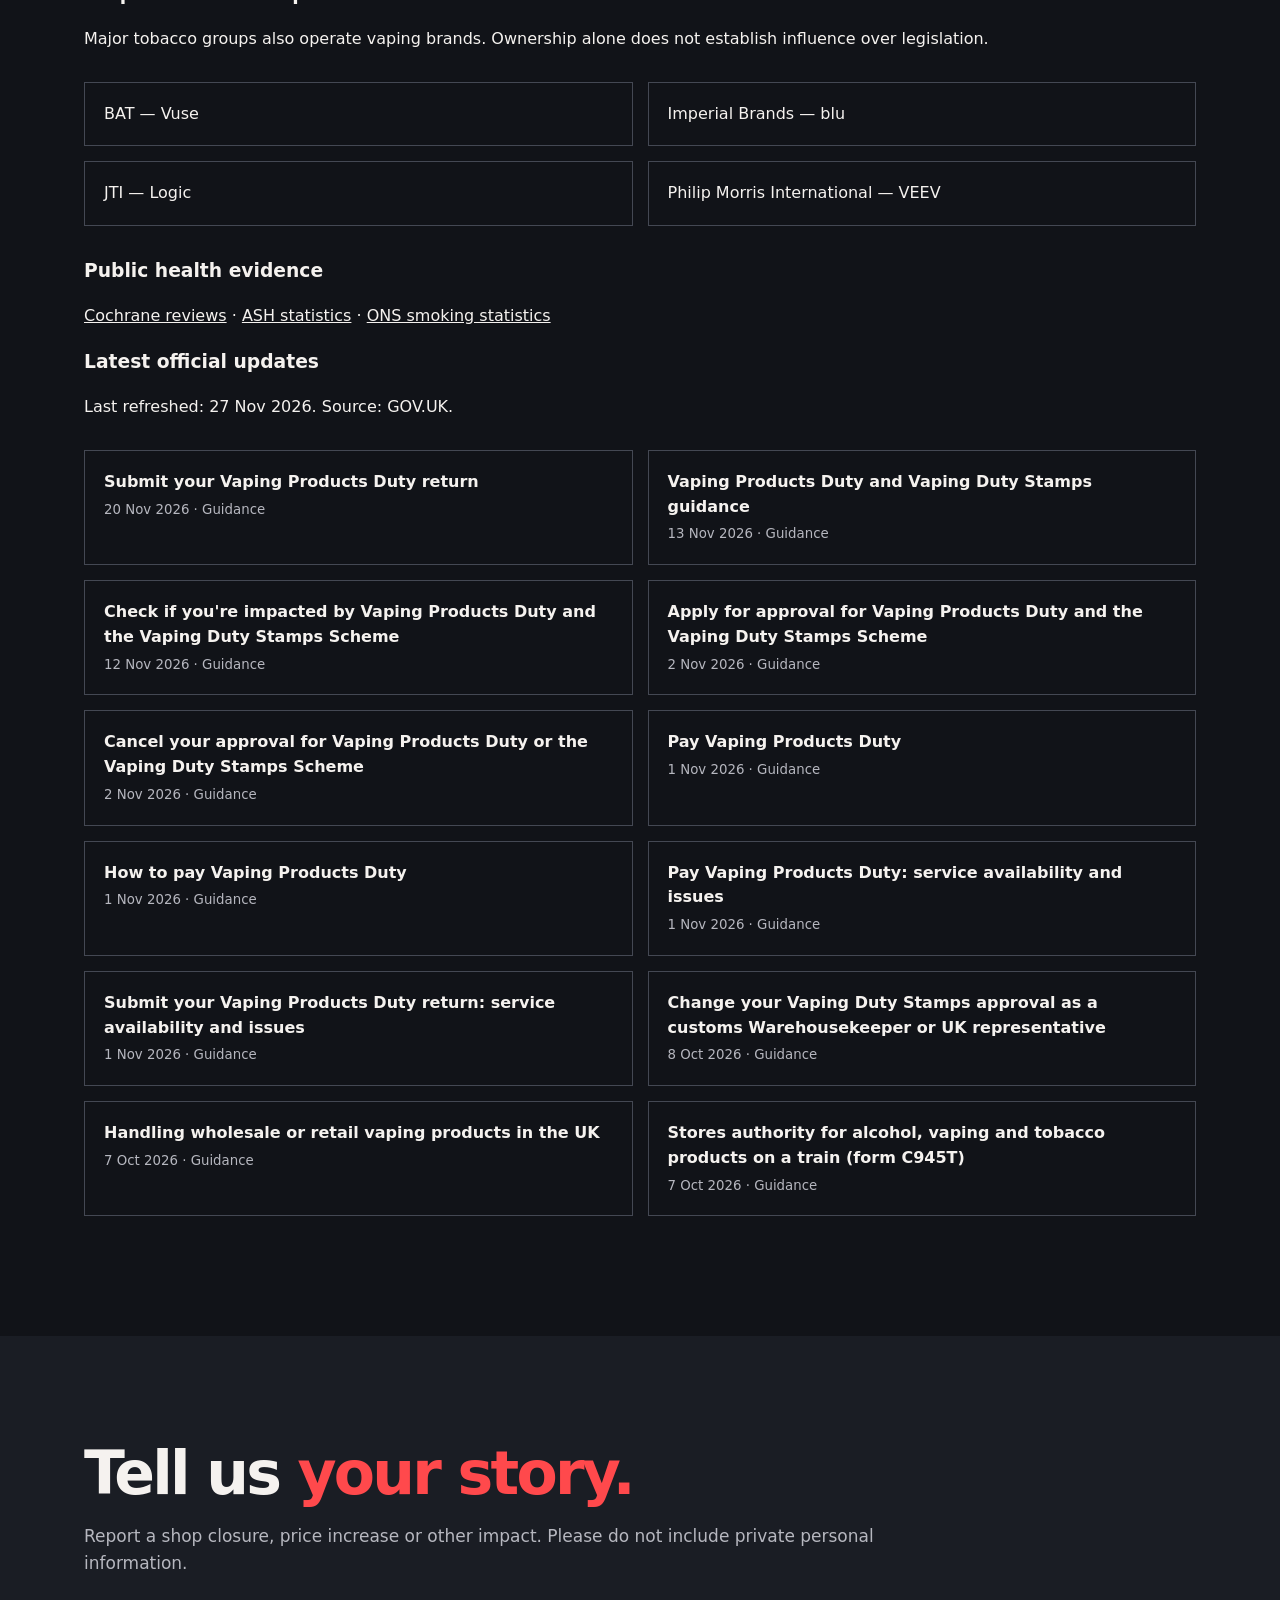
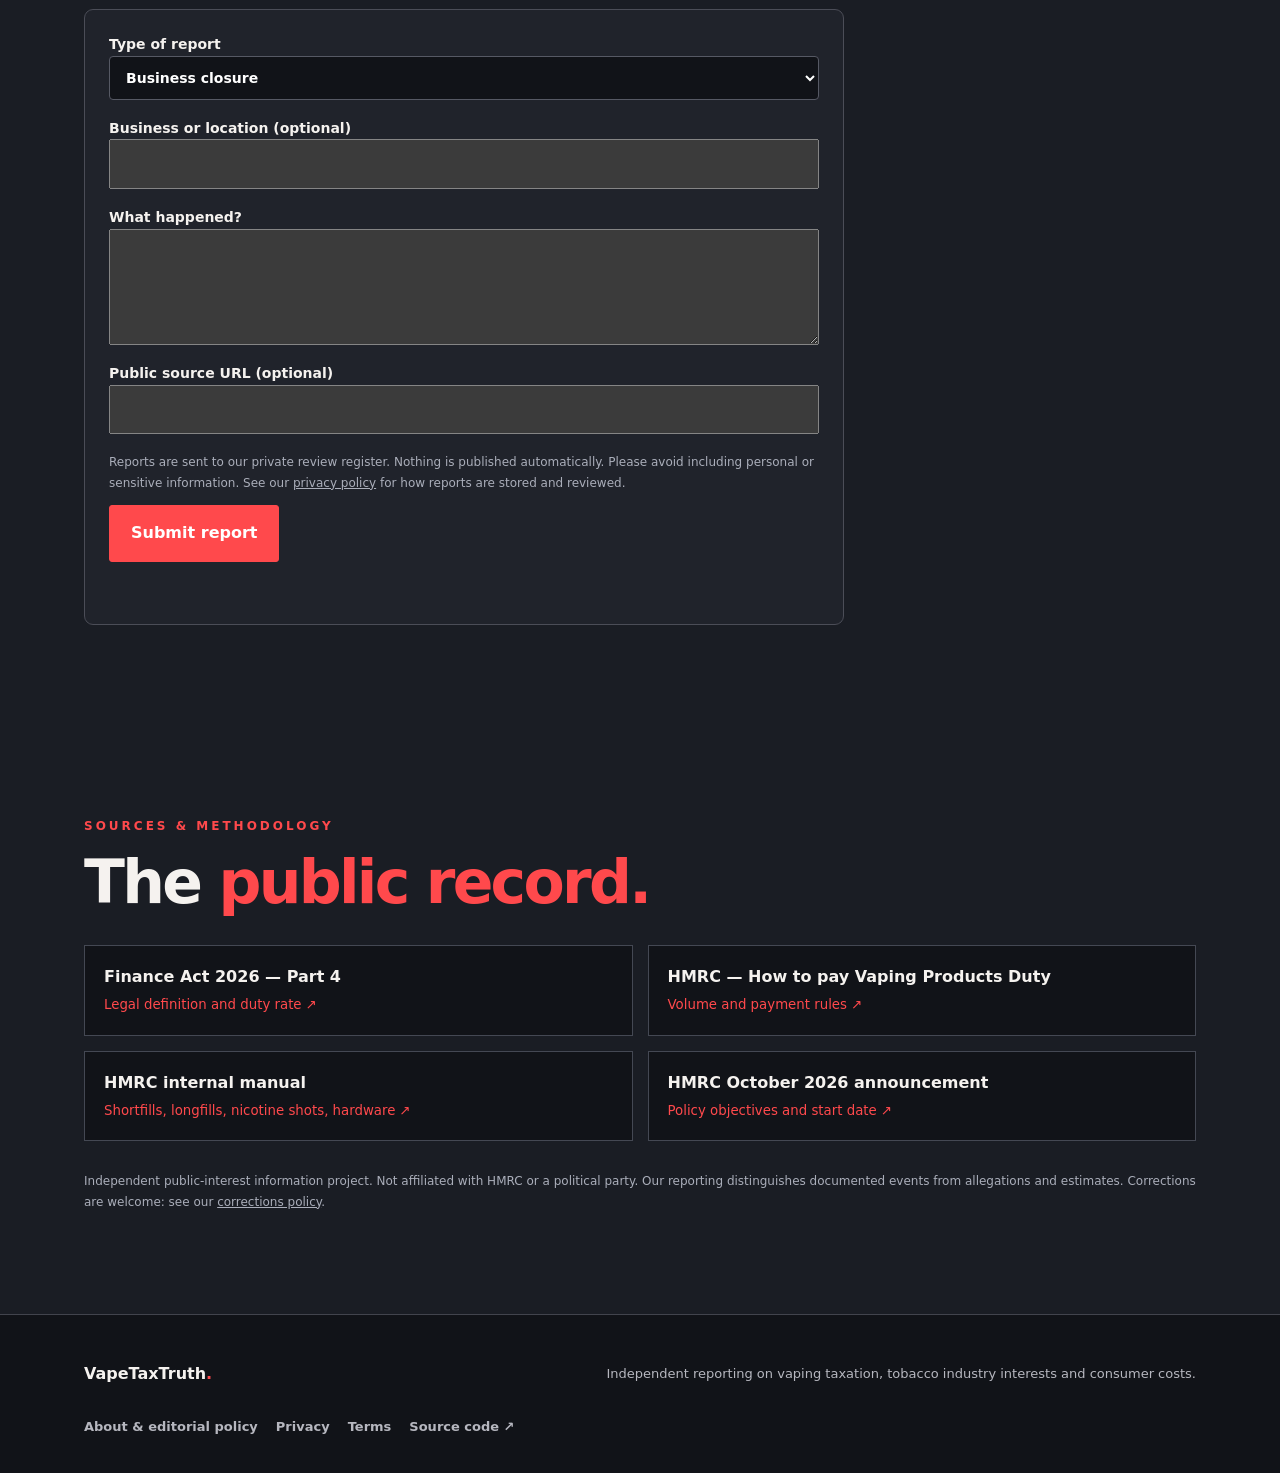
==== commit dd8ce060: "Fix report form, news feed and registers; add policy pages and SEO - Form: submit with fetch and con" ====
--- a/index.html
+++ b/index.html
@@ -1,8 +1,15 @@
 <!doctype html>
-<html lang="en"><head><meta charset="utf-8"><meta name="viewport" content="width=device-width,initial-scale=1"><meta name="theme-color" content="#111318"><meta name="description" content="Explore the real cost of the UK's vaping products duty. Independent calculator, evidence and industry impact tracking."><title>VapeTaxTruth | The Real Cost of the UK Vape Tax</title><link rel="stylesheet" href="./styles.css"></head>
-<body><a class="skip" href="#main">Skip to content</a><header><div class="wrap top"><a class="logo" href="#top"><span class="mark">V/</span>VapeTax<span>Truth</span></a><nav aria-label="Primary"><a href="#calculator">Calculator</a><a href="#evidence">The evidence</a><a href="#impact">Impact</a><a href="#tracker">Tracker</a><a href="#sources">Sources</a></nav></div></header>
+<html lang="en"><head><meta charset="utf-8"><meta name="viewport" content="width=device-width,initial-scale=1"><meta name="theme-color" content="#111318"><meta name="description" content="Explore the real cost of the UK's vaping products duty. Independent calculator, evidence and industry impact tracking."><title>VapeTaxTruth | The Real Cost of the UK Vape Tax</title>
+<link rel="canonical" href="https://scarab0793.github.io/VapeTaxTruth/">
+<link rel="icon" type="image/svg+xml" href="./favicon.svg">
+<meta property="og:type" content="website"><meta property="og:site_name" content="VapeTaxTruth"><meta property="og:locale" content="en_GB">
+<meta property="og:title" content="VapeTaxTruth | The Real Cost of the UK Vape Tax"><meta property="og:description" content="Work out what UK Vaping Products Duty adds to your bill, and follow the evidence on tobacco lobbying, closures and government revenue.">
+<meta property="og:url" content="https://scarab0793.github.io/VapeTaxTruth/"><meta name="twitter:card" content="summary">
+<script type="application/ld+json">{"@context":"https://schema.org","@type":"WebSite","name":"VapeTaxTruth","url":"https://scarab0793.github.io/VapeTaxTruth/","inLanguage":"en-GB","description":"Independent public-interest information on UK Vaping Products Duty."}</script>
+<link rel="stylesheet" href="./styles.css"></head>
+<body><a class="skip" href="#main">Skip to content</a><header><div class="wrap top"><a class="logo" href="#top"><span class="mark">V/</span>VapeTax<span>Truth</span></a><nav aria-label="Primary"><a href="#calculator">Calculator</a><a href="#evidence">The evidence</a><a href="#impact">Impact</a><a href="#tracker">Tracker</a><a href="#submit">Your story</a><a href="#sources">Sources</a></nav></div></header>
 <main id="main"><section class="hero" id="top"><div class="wrap"><p class="eyebrow">THE REAL COST OF THE UK VAPE TAX</p><h1>THE VAPE TAX.<br><em>WHAT IT COSTS YOU.</em></h1><p class="lead">From 1 October 2026, UK Vaping Products Duty charges <strong>22p per millilitre</strong> of covered vape liquid — whether or not it contains nicotine. For people who have switched away from cigarettes, the extra cost can be substantial. Here is how the figures stack up, what ministers have said and what the tobacco industry stands to gain or lose.</p><div class="heroactions"><a class="btn" href="#calculator">Calculate my increase ↗</a><a class="btn ghost" href="#evidence">Follow the evidence ↓</a></div><div class="stats"><div><b>£2.20</b><small>Duty per 10 ml</small></div><div><b>1 OCT 2026</b><small>Duty start date</small></div><div><b>22p/ml</b><small>Including nicotine-free vape liquid</small></div></div></div></section>
-<section class="section" id="calculator"><div class="wrap"><p class="eyebrow">YOUR MONTHLY BILL</p><h2>What will <em>you</em> pay?</h2><p class="sub">Compare current spending with an illustrative post-duty bill. The tax applies to qualifying vape liquid, including nicotine-free products. Actual shelf prices depend on retailers and existing duty treatment.</p><div class="panel"><div class="tabs" role="tablist" aria-label="Calculator type"><button id="tab-diy" class="active" aria-selected="true" role="tab" data-mode="diy">Mix your own (DIY)</button><button id="tab-retail" role="tab" aria-selected="false" data-mode="retail">Shop-bought liquid</button></div><div class="calcgrid"><form id="calc-form"><div id="diy-fields"><label>PG/VG base <span>ml per month</span><input id="base" type="number" min="0" step="1" value="500"></label><label>Nicotine shots <span>ml per month</span><input id="nic" type="number" min="0" step="1" value="180"></label><label>Flavour concentrate <span>ml per month</span><input id="flavour" type="number" min="0" step="1" value="120"></label></div><div id="retail-fields" hidden><label>Bottle / pod volume <span>ml</span><input id="bottle" type="number" min="0" step="0.1" value="10"></label><label>Units purchased <span>per month</span><input id="units" type="number" min="0" step="1" value="20"></label></div><label>Current total monthly spending <span>£</span><input id="spend" type="number" min="0" step="0.01" value="40"></label><label>Estimated duty passed to customer <span id="pass-label">100%</span><input id="pass" type="range" min="0" max="100" step="5" value="100"></label><label class="check"><input id="vat" type="checkbox" checked> Include illustrative 20% VAT on additional duty</label><button class="smallbtn" type="button" id="reset">Reset example</button></form><div class="result" aria-live="polite"><span class="kicker">ILLUSTRATIVE NEW MONTHLY SPEND</span><strong class="total" id="newcost">£251.20</strong><div class="comparison"><div><span>Before</span><b id="oldcost">£40.00</b></div><div><span>Added cost</span><b id="increase">+£211.20</b></div></div><div class="bar"><span id="barbase"></span><span id="barduty"></span></div><div class="metric"><span>Monthly liquid volume</span><b id="volume">800 ml</b></div><div class="metric"><span>Statutory duty at 22p/ml</span><b id="duty">£176.00</b></div><div class="metric"><span>Annual additional cost</span><b id="annual">£2,534.40</b></div><div class="metric"><span>Percentage increase</span><b id="pct">528%</b></div><button id="copy" class="btn secondary" type="button">Copy these results</button><p class="fine">Scenario model, not a retailer quote or personalised tax advice. It assumes all entered liquid is in scope, and does not add duty twice to an already-taxed finished product. Separate ingredient entries represent purchased volumes, not a second charge on mixing them.</p></div></div></div></div></section>
+<section class="section" id="calculator"><div class="wrap"><p class="eyebrow">YOUR MONTHLY BILL</p><h2>What will <em>you</em> pay?</h2><p class="sub">Compare current spending with an illustrative post-duty bill. The tax applies to qualifying vape liquid, including nicotine-free products. Actual shelf prices depend on retailers and existing duty treatment.</p><div class="panel"><div class="tabs" role="tablist" aria-label="Calculator type"><button id="tab-diy" class="active" aria-selected="true" role="tab" data-mode="diy">Mix your own (DIY)</button><button id="tab-retail" role="tab" aria-selected="false" data-mode="retail">Shop-bought liquid</button></div><div class="calcgrid"><form id="calc-form"><div id="diy-fields"><label>PG/VG base <span>ml per month</span><input id="base" type="number" min="0" step="1" value="500"></label><label>Nicotine shots <span>ml per month</span><input id="nic" type="number" min="0" step="1" value="180"></label><label>Flavour concentrate <span>ml per month</span><input id="flavour" type="number" min="0" step="1" value="120"></label><fieldset class="scope"><legend>Count these in the duty calculation</legend><label class="check"><input id="scope-base" type="checkbox" checked> PG/VG base</label><label class="check"><input id="scope-nic" type="checkbox" checked> Nicotine shots</label><label class="check"><input id="scope-flavour" type="checkbox" checked> Flavour concentrate</label><p class="fine">HMRC guidance lists shortfills, longfills and nicotine shots as vaping products. Whether a plain PG/VG base or a flavouring is in scope depends on the legal definition and how it is sold, so untick anything you think falls outside it to compare scenarios.</p></fieldset></div><div id="retail-fields" hidden><label>Bottle / pod volume <span>ml</span><input id="bottle" type="number" min="0" step="0.1" value="10"></label><label>Units purchased <span>per month</span><input id="units" type="number" min="0" step="1" value="20"></label></div><label>Current total monthly spending <span>£</span><input id="spend" type="number" min="0" step="0.01" value="40"></label><label>Estimated duty passed to customer <span id="pass-label">100%</span><input id="pass" type="range" min="0" max="100" step="5" value="100"></label><label class="check"><input id="vat" type="checkbox" checked> Include illustrative 20% VAT on additional duty</label><button class="smallbtn" type="button" id="reset">Reset example</button></form><div class="result" aria-live="polite"><span class="kicker">ILLUSTRATIVE NEW MONTHLY SPEND</span><strong class="total" id="newcost">£251.20</strong><div class="comparison"><div><span>Before</span><b id="oldcost">£40.00</b></div><div><span>Added cost</span><b id="increase">+£211.20</b></div></div><div class="bar"><span id="barbase"></span><span id="barduty"></span></div><div class="metric"><span>Monthly liquid volume</span><b id="volume">800 ml</b></div><div class="metric"><span>Statutory duty at 22p/ml</span><b id="duty">£176.00</b></div><div class="metric"><span>Annual additional cost</span><b id="annual">£2,534.40</b></div><div class="metric"><span>Percentage increase</span><b id="pct">528%</b></div><button id="copy" class="btn secondary" type="button">Copy these results</button><p class="fine">Scenario model, not a retailer quote or personalised tax advice. It assumes all entered liquid is in scope, and does not add duty twice to an already-taxed finished product. Separate ingredient entries represent purchased volumes, not a second charge on mixing them.</p></div></div></div></div></section>
 <section class="section alt" id="evidence"><div class="wrap"><p class="eyebrow">POLICY & INDUSTRY</p><h2>Tax, tobacco and <em>vested interests.</em></h2><p class="sub">The tobacco industry has a commercial interest in both cigarettes and vaping. Its involvement in tax discussions deserves public scrutiny, particularly where independent retailers and former smokers face higher costs.</p><div class="cards"><article class="info"><span class="tag verified">DOCUMENTED LAW</span><h3>A flat rate for all nicotine levels</h3><p>The Finance Act 2026 sets duty at £2.20 per 10 ml and covers nicotine-free liquid intended for vaping.</p><a href="https://www.legislation.gov.uk/ukpga/2026/11/part/4" target="_blank" rel="noopener noreferrer">Read the law ↗</a></article><article class="info"><span class="tag verified">OFFICIAL STATEMENT</span><h3>Government's stated objectives</h3><p>HMRC says the duty aims to make vaping less affordable and appealing, particularly to young people and non-smokers.</p><a href="https://www.gov.uk/government/news/new-vaping-products-duty-comes-into-effect" target="_blank" rel="noopener noreferrer">Read HMRC release ↗</a></article><article class="info"><span class="tag question">OPEN QUESTION</span><h3>What influence did Big Tobacco have?</h3><p>The public has a legitimate interest in knowing what tobacco companies asked for during consultations, which proposals ministers accepted and why. Meeting disclosures establish contact, not who determined the final rate.</p><a href="#sources">How we verify claims ↗</a></article></div></div></section>
-<section class="section" id="impact"><div class="wrap"><p class="eyebrow">HOUSEHOLDS & BUSINESSES</p><h2>The cost to <em>ordinary people.</em></h2><div class="impactgrid"><div class="impactitem"><div class="number">DIY</div><h3>Home mixers</h3><p>High-volume, low-price liquids can see substantial percentage price increases, even though the statutory duty per millilitre is identical.</p></div><div class="impactitem"><div class="number">RETAIL</div><h3>Independent shops</h3><p>Higher shelf prices may affect demand and margins. We will record verified closures, not treat hypothetical scenarios as forecasts.</p></div><div class="impactitem"><div class="number">HEALTH</div><h3>Quitters and smokers</h3><p>Any assessment should examine youth uptake, smoking cessation, illicit sales, and potential switching back to cigarettes.</p></div></div><div class="callout"><b>Have a verified closure or first-hand account?</b><p>Use our reporting form to prepare a report with a public source, business name and date. Avoid posting personal or sensitive information.</p><a class="btn ghost" href="#submit" target="_blank" rel="noopener noreferrer">Submit evidence ↗</a></div></div></section>
-<section class="section" id="tracker"><div class="wrap"><p class="eyebrow">PUBLIC RECORD</p><h2>Industry &amp; economic tracker</h2><p class="sub">Explore the evidence behind the policy and its consequences. Unverified claims are not counted as confirmed events.</p><div class="cards"><article class="info"><h3>Lobbying register</h3><p>Consultation submissions, official meeting disclosures and corporate statements.</p><a href="https://www.gov.uk/search/all?keywords=HMRC+stakeholder+meetings+vaping">Search official meeting records ↗</a><div id="lobby-records"></div></article><article class="info"><h3>Business closures</h3><p>Only dated, sourced closures with explicit evidence of the reason will be counted. No national estimate is inferred from this register.</p><div id="closure-records"></div><a href="#submit">Submit a documented case ↗</a></article><article class="info"><h3>Government revenue</h3><p>Compare official forecasts with published receipts as they become available.</p><a href="https://obr.uk/">Office for Budget Responsibility ↗</a><br><a href="https://www.gov.uk/government/collections/hm-revenue-customs-receipts">HMRC receipts ↗</a></article></div><h3>Additional business rates burden</h3><p>From April 2027, vape shops in England lose eligibility for specified retail and small-business rates reliefs. The official costing anticipates £10 million annually in additional Exchequer revenue from the combined measure covering vape shops and adult gaming centres, not vape shops alone.</p><p><a href="https://assets.publishing.service.gov.uk/media/6ae1883fe4367e5c8b0467df/AB26_Policy_Costing.pdf">Autumn Budget 2026 policy costings, page 69</a></p><h3>Official fiscal forecasts — Budget 2025</h3><p>Estimated Exchequer impact, not actual receipts (HMRC, OBR-certified).</p><div class="sources"><a href="https://www.gov.uk/government/publications/introduction-of-vaping-products-duty-from-1-october-2026/introduction-of-vaping-products-duty-from-1-october-2026"><b>2025–26: −£50 million</b><div style="height:12px;background:#555"><div style="height:12px;background:#ff494c;width:8.849557522123893%"></div></div></a><a href="https://www.gov.uk/government/publications/introduction-of-vaping-products-duty-from-1-october-2026/introduction-of-vaping-products-duty-from-1-october-2026"><b>2026–27: +£135 million</b><div style="height:12px;background:#555"><div style="height:12px;background:#ff494c;width:23.893805309734514%"></div></div></a><a href="https://www.gov.uk/government/publications/introduction-of-vaping-products-duty-from-1-october-2026/introduction-of-vaping-products-duty-from-1-october-2026"><b>2027–28: +£400 million</b><div style="height:12px;background:#555"><div style="height:12px;background:#ff494c;width:70.79646017699115%"></div></div></a><a href="https://www.gov.uk/government/publications/introduction-of-vaping-products-duty-from-1-october-2026/introduction-of-vaping-products-duty-from-1-october-2026"><b>2028–29: +£465 million</b><div style="height:12px;background:#555"><div style="height:12px;background:#ff494c;width:82.30088495575221%"></div></div></a><a href="https://www.gov.uk/government/publications/introduction-of-vaping-products-duty-from-1-october-2026/introduction-of-vaping-products-duty-from-1-october-2026"><b>2029–30: +£530 million</b><div style="height:12px;background:#555"><div style="height:12px;background:#ff494c;width:93.80530973451327%"></div></div></a><a href="https://www.gov.uk/government/publications/introduction-of-vaping-products-duty-from-1-october-2026/introduction-of-vaping-products-duty-from-1-october-2026"><b>2030–31: +£565 million</b><div style="height:12px;background:#555"><div style="height:12px;background:#ff494c;width:100%"></div></div></a></div><p>HMRC estimates 5.1 million affected users and acknowledges possible switching to tobacco. It also states that accompanying tobacco duty increases are intended to preserve the incentive to switch away from smoking. Estimated HMRC implementation cost: £140 million. <a href="https://www.gov.uk/government/publications/introduction-of-vaping-products-duty-from-1-october-2026/introduction-of-vaping-products-duty-from-1-october-2026">Read the full impact assessment.</a></p><p><a href="https://ash.org.uk/media-centre/news/press-releases/ash-response-to-the-2026-autumn-budget">ASH response to the October 2026 Budget</a> — discusses business rates, annual duty uprating and nicotine regulation.</p><h3>Community discussion</h3><p id="reddit-status">Loading community feed…</p><div class="sources" id="reddit-items"></div><p>Unverified personal experiences, not evidence of national trends. <a href="https://www.reddit.com/search/?q=UK%20vaping%20products%20duty&amp;sort=new">Recent Reddit discussions</a>.</p><h3>Corporate ownership</h3><p>Major tobacco groups also operate vaping brands. Ownership alone does not establish influence over legislation.</p><div class="sources"><a href="https://www.bat.com/">BAT — Vuse</a><a href="https://www.imperialbrandsplc.com/">Imperial Brands — blu</a><a href="https://www.jti.com/">JTI — Logic</a><a href="https://www.pmi.com/">Philip Morris International — VEEV</a></div><h3>Public health evidence</h3><p><a href="https://www.cochrane.org/">Cochrane reviews</a> · <a href="https://ash.org.uk/">ASH statistics</a> · <a href="https://www.ons.gov.uk/">ONS smoking statistics</a></p><h3>Latest official updates</h3><p id="news-status">Loading published government updates…</p><div class="sources" id="news-items"></div></div></section><section class="section alt" id="submit"><div class="wrap"><h2>Tell us <em>your story.</em></h2><p class="sub">Report a shop closure, price increase or other impact. Please do not include private personal information.</p><form id="evidence-form" action="https://script.google.com/macros/s/AKfycbzvqu6_SJXCZaiq5YQfmoikjSVbbAXVosQgc8_-C5VoM7GiBMdaTdMvzVTwhhF9-pc/exec" method="post" target="_blank" class="panel" style="padding:24px;max-width:760px"><label>Type of report<select id="report-type" name="type" style="display:block;width:100%;padding:12px"><option>Business closure</option><option>Price increase</option><option>Personal experience</option><option>Other evidence</option></select></label><label>Business or location (optional)<input id="report-location" name="location" type="text" maxlength="150" style="display:block;width:100%;padding:12px"></label><label>What happened?<textarea id="report-story" name="story" required maxlength="5000" rows="6" style="display:block;width:100%;padding:12px"></textarea></label><label>Public source URL (optional)<input id="report-source" name="source" type="url" style="display:block;width:100%;padding:12px"></label><p class="fine">Reports are sent to our private review register. Nothing is published automatically. Please avoid including personal or sensitive information. A new tab will show OK when the server accepts your report.</p><button class="btn" type="submit">Submit report</button><div hidden aria-hidden="true"><input id="report-website" name="website" tabindex="-1" autocomplete="off"></div><p id="report-status" role="status"></p></form></div></section><section class="section alt" id="sources"><div class="wrap"><p class="eyebrow">SOURCES & METHODOLOGY</p><h2>The <em>public record.</em></h2><div class="sources"><a href="https://www.legislation.gov.uk/ukpga/2026/11/part/4" target="_blank" rel="noopener noreferrer"><b>Finance Act 2026 — Part 4</b><small>Legal definition and duty rate ↗</small></a><a href="https://www.gov.uk/guidance/how-to-pay-vaping-products-duty" target="_blank" rel="noopener noreferrer"><b>HMRC — How to pay Vaping Products Duty</b><small>Volume and payment rules ↗</small></a><a href="https://www.gov.uk/hmrc-internal-manuals/vaping-products-duty-and-vaping-duty-stamps-guidance/vpds013000" target="_blank" rel="noopener noreferrer"><b>HMRC internal manual</b><small>Shortfills, longfills, nicotine shots, hardware ↗</small></a><a href="https://www.gov.uk/government/news/new-vaping-products-duty-comes-into-effect" target="_blank" rel="noopener noreferrer"><b>HMRC October 2026 announcement</b><small>Policy objectives and start date ↗</small></a></div><p class="fine">Independent public-interest information project. Not affiliated with HMRC or a political party. Our reporting distinguishes documented events from allegations and estimates. Corrections are welcome. </p></div></section></main><footer><div class="wrap foot"><b>VapeTaxTruth<span>.</span></b><p>Independent reporting on vaping taxation, tobacco industry interests and consumer costs.</p><a href="https://github.com/scarab0793/VapeTaxTruth">Open source ↗</a></div></footer><script src="./script.js"></script><script src="./tracker.js"></script></body></html>+<section class="section" id="impact"><div class="wrap"><p class="eyebrow">HOUSEHOLDS & BUSINESSES</p><h2>The cost to <em>ordinary people.</em></h2><div class="impactgrid"><div class="impactitem"><div class="number">DIY</div><h3>Home mixers</h3><p>High-volume, low-price liquids can see substantial percentage price increases, even though the statutory duty per millilitre is identical.</p></div><div class="impactitem"><div class="number">RETAIL</div><h3>Independent shops</h3><p>Higher shelf prices may affect demand and margins. We will record verified closures, not treat hypothetical scenarios as forecasts.</p></div><div class="impactitem"><div class="number">HEALTH</div><h3>Quitters and smokers</h3><p>Any assessment should examine youth uptake, smoking cessation, illicit sales, and potential switching back to cigarettes.</p></div></div><div class="callout"><b>Have a verified closure or first-hand account?</b><p>Use our reporting form to prepare a report with a public source, business name and date. Avoid posting personal or sensitive information.</p><a class="btn ghost" href="#submit">Submit evidence ↓</a></div></div></section>
+<section class="section" id="tracker"><div class="wrap"><p class="eyebrow">PUBLIC RECORD</p><h2>Industry &amp; economic tracker</h2><p class="sub">Explore the evidence behind the policy and its consequences. Unverified claims are not counted as confirmed events.</p><div class="cards"><article class="info"><h3>Lobbying register</h3><p>Consultation submissions, official meeting disclosures and corporate statements.</p><a href="https://www.gov.uk/search/all?keywords=HMRC+stakeholder+meetings+vaping">Search official meeting records ↗</a><p id="lobby-records" class="fine">Loading register…</p><div id="lobby-years" class="yearchart" aria-label="Meetings per year"></div><div class="filters"><label>Year<select id="lobby-year"><option value="">All</option></select></label><label>Company<select id="lobby-org"><option value="">All</option></select></label></div><div id="lobby-list"></div><p class="fine">Each entry was checked against HMRC's published disclosure. A meeting shows contact and the stated topic, not what was said or who set the rate.</p></article><article class="info"><h3>Business closures</h3><p>Only dated, sourced closures with explicit evidence of the reason will be counted. No national estimate is inferred from this register.</p><div id="closure-records"></div><a href="#submit">Submit a documented case ↗</a></article><article class="info"><h3>Government revenue</h3><p>Compare official forecasts with published receipts as they become available.</p><a href="https://obr.uk/">Office for Budget Responsibility ↗</a><br><a href="https://www.gov.uk/government/collections/hm-revenue-customs-receipts">HMRC receipts ↗</a></article></div><h3>Additional business rates burden</h3><p>From April 2027, vape shops in England lose eligibility for specified retail and small-business rates reliefs. The official costing anticipates £10 million annually in additional Exchequer revenue from the combined measure covering vape shops and adult gaming centres, not vape shops alone.</p><p><a href="https://assets.publishing.service.gov.uk/media/6ae1883fe4367e5c8b0467df/AB26_Policy_Costing.pdf">Autumn Budget 2026 policy costings, page 69</a></p><h3>Official fiscal forecasts — Budget 2025</h3><p>Estimated Exchequer impact, not actual receipts (HMRC, OBR-certified).</p><div class="sources"><a href="https://www.gov.uk/government/publications/introduction-of-vaping-products-duty-from-1-october-2026/introduction-of-vaping-products-duty-from-1-october-2026"><b>2025–26: −£50 million</b><div style="height:12px;background:#555"><div style="height:12px;background:#ff494c;width:8.849557522123893%"></div></div></a><a href="https://www.gov.uk/government/publications/introduction-of-vaping-products-duty-from-1-october-2026/introduction-of-vaping-products-duty-from-1-october-2026"><b>2026–27: +£135 million</b><div style="height:12px;background:#555"><div style="height:12px;background:#ff494c;width:23.893805309734514%"></div></div></a><a href="https://www.gov.uk/government/publications/introduction-of-vaping-products-duty-from-1-october-2026/introduction-of-vaping-products-duty-from-1-october-2026"><b>2027–28: +£400 million</b><div style="height:12px;background:#555"><div style="height:12px;background:#ff494c;width:70.79646017699115%"></div></div></a><a href="https://www.gov.uk/government/publications/introduction-of-vaping-products-duty-from-1-october-2026/introduction-of-vaping-products-duty-from-1-october-2026"><b>2028–29: +£465 million</b><div style="height:12px;background:#555"><div style="height:12px;background:#ff494c;width:82.30088495575221%"></div></div></a><a href="https://www.gov.uk/government/publications/introduction-of-vaping-products-duty-from-1-october-2026/introduction-of-vaping-products-duty-from-1-october-2026"><b>2029–30: +£530 million</b><div style="height:12px;background:#555"><div style="height:12px;background:#ff494c;width:93.80530973451327%"></div></div></a><a href="https://www.gov.uk/government/publications/introduction-of-vaping-products-duty-from-1-october-2026/introduction-of-vaping-products-duty-from-1-october-2026"><b>2030–31: +£565 million</b><div style="height:12px;background:#555"><div style="height:12px;background:#ff494c;width:100%"></div></div></a></div><p>HMRC estimates 5.1 million affected users and acknowledges possible switching to tobacco. It also states that accompanying tobacco duty increases are intended to preserve the incentive to switch away from smoking. Estimated HMRC implementation cost: £140 million. <a href="https://www.gov.uk/government/publications/introduction-of-vaping-products-duty-from-1-october-2026/introduction-of-vaping-products-duty-from-1-october-2026">Read the full impact assessment.</a></p><p><a href="https://ash.org.uk/media-centre/news/press-releases/ash-response-to-the-2026-autumn-budget">ASH response to the October 2026 Budget</a> — discusses business rates, annual duty uprating and nicotine regulation.</p><h3>Community discussion</h3><p id="reddit-status">Loading community feed…</p><div class="sources" id="reddit-items"></div><p>Unverified personal experiences, not evidence of national trends. <a href="https://www.reddit.com/search/?q=UK%20vaping%20products%20duty&amp;sort=new">Recent Reddit discussions</a>.</p><h3>Corporate ownership</h3><p>Major tobacco groups also operate vaping brands. Ownership alone does not establish influence over legislation.</p><div class="sources"><a href="https://www.bat.com/">BAT — Vuse</a><a href="https://www.imperialbrandsplc.com/">Imperial Brands — blu</a><a href="https://www.jti.com/">JTI — Logic</a><a href="https://www.pmi.com/">Philip Morris International — VEEV</a></div><h3>Public health evidence</h3><p><a href="https://www.cochrane.org/">Cochrane reviews</a> · <a href="https://ash.org.uk/">ASH statistics</a> · <a href="https://www.ons.gov.uk/">ONS smoking statistics</a></p><h3>Latest official updates</h3><p id="news-status">Loading published government updates…</p><div class="sources" id="news-items"></div></div></section><section class="section alt" id="submit"><div class="wrap"><h2>Tell us <em>your story.</em></h2><p class="sub">Report a shop closure, price increase or other impact. Please do not include private personal information.</p><form id="evidence-form" action="https://script.google.com/macros/s/AKfycbzvqu6_SJXCZaiq5YQfmoikjSVbbAXVosQgc8_-C5VoM7GiBMdaTdMvzVTwhhF9-pc/exec" method="post" class="panel" style="padding:24px;max-width:760px"><label>Type of report<select id="report-type" name="type" style="display:block;width:100%;padding:12px"><option>Business closure</option><option>Price increase</option><option>Personal experience</option><option>Other evidence</option></select></label><label>Business or location (optional)<input id="report-location" name="location" type="text" maxlength="150" style="display:block;width:100%;padding:12px"></label><label>What happened?<textarea id="report-story" name="story" required maxlength="5000" rows="6" style="display:block;width:100%;padding:12px"></textarea></label><label>Public source URL (optional)<input id="report-source" name="source" type="url" style="display:block;width:100%;padding:12px"></label><p class="fine">Reports are sent to our private review register. Nothing is published automatically. Please avoid including personal or sensitive information. See our <a href="./privacy.html">privacy policy</a> for how reports are stored and reviewed.</p><button class="btn" type="submit">Submit report</button><div hidden aria-hidden="true"><input id="report-website" name="website" tabindex="-1" autocomplete="off"></div><p id="report-status" class="formstatus" role="status" aria-live="polite"></p></form></div></section><section class="section alt" id="sources"><div class="wrap"><p class="eyebrow">SOURCES & METHODOLOGY</p><h2>The <em>public record.</em></h2><div class="sources"><a href="https://www.legislation.gov.uk/ukpga/2026/11/part/4" target="_blank" rel="noopener noreferrer"><b>Finance Act 2026 — Part 4</b><small>Legal definition and duty rate ↗</small></a><a href="https://www.gov.uk/guidance/how-to-pay-vaping-products-duty" target="_blank" rel="noopener noreferrer"><b>HMRC — How to pay Vaping Products Duty</b><small>Volume and payment rules ↗</small></a><a href="https://www.gov.uk/hmrc-internal-manuals/vaping-products-duty-and-vaping-duty-stamps-guidance/vpds013000" target="_blank" rel="noopener noreferrer"><b>HMRC internal manual</b><small>Shortfills, longfills, nicotine shots, hardware ↗</small></a><a href="https://www.gov.uk/government/news/new-vaping-products-duty-comes-into-effect" target="_blank" rel="noopener noreferrer"><b>HMRC October 2026 announcement</b><small>Policy objectives and start date ↗</small></a></div><p class="fine">Independent public-interest information project. Not affiliated with HMRC or a political party. Our reporting distinguishes documented events from allegations and estimates. Corrections are welcome: see our <a href="./editorial.html#corrections">corrections policy</a>.</p></div></section></main><footer><div class="wrap foot"><b>VapeTaxTruth<span>.</span></b><p>Independent reporting on vaping taxation, tobacco industry interests and consumer costs.</p><nav class="footlinks" aria-label="Site policies"><a href="./editorial.html">About &amp; editorial policy</a><a href="./privacy.html">Privacy</a><a href="./terms.html">Terms</a><a href="https://github.com/scarab0793/VapeTaxTruth">Source code ↗</a></nav></div></footer><script src="./script.js"></script><script src="./tracker.js"></script></body></html>
--- a/styles.css
+++ b/styles.css
@@ -1 +1,11 @@
-:root{color-scheme:dark;--bg:#111318;--surface:#1b1e25;--edge:#383b44;--text:#f5f2ef;--muted:#b6b7bf;--red:#ff494c;--gold:#f7b653}*{box-sizing:border-box}html{scroll-behavior:smooth}body{margin:0;background:var(--bg);color:var(--text);font-family:Inter,system-ui,-apple-system,Segoe UI,sans-serif;line-height:1.55}a{color:inherit}button,input{font:inherit}.wrap{max-width:1160px;padding:0 24px;margin:auto}.skip{position:absolute;left:-9999px}.skip:focus{left:8px;top:8px;z-index:5;background:white;color:black;padding:8px}header{background:#111318ed;position:sticky;top:0;border-bottom:1px solid #353840;z-index:10;backdrop-filter:blur(12px)}.top{display:flex;align-items:center;justify-content:space-between;gap:20px;min-height:76px}.logo{text-decoration:none;font-size:21px;font-weight:900;letter-spacing:-1px}.logo span:last-child,footer span{color:var(--red)}.mark{color:#fff;background:var(--red);padding:6px;margin-right:10px;font-weight:900}nav{display:flex;gap:24px}nav a{text-decoration:none;font-size:13px;font-weight:700;color:var(--muted)}nav a:hover,a:hover{color:var(--red)}.hero{background:radial-gradient(circle at 95% 4%,#5b1d26 0,transparent 45%),linear-gradient(110deg,#101217,#1a1c22);padding:95px 0 58px}.eyebrow,.kicker{color:var(--red);letter-spacing:3px;font-weight:900;font-size:12px}.hero h1{font-size:clamp(55px,9vw,118px);line-height:.93;letter-spacing:-.07em;margin:22px 0 29px;font-weight:950}.hero h1 em,h2 em{color:var(--red);font-style:normal}.lead{max-width:750px;font-size:clamp(17px,2.2vw,22px);color:#d0ced1}.heroactions{display:flex;gap:14px;flex-wrap:wrap;margin:35px 0 67px}.btn{display:inline-block;border:1px solid var(--red);border-radius:3px;padding:15px 21px;background:var(--red);color:#fff;font-weight:850;text-decoration:none;cursor:pointer;text-align:center}.btn:hover{background:#ec3038;color:#fff}.btn.ghost{background:transparent;color:#fff;border-color:#757780}.btn.secondary{width:100%;margin-top:20px;background:transparent}.stats{display:flex;gap:45px;flex-wrap:wrap;border-top:1px solid #494a50;padding-top:25px}.stats div{display:flex;flex-direction:column}.stats b{font-size:27px}.stats small{color:var(--muted);text-transform:uppercase;letter-spacing:1px}.section{padding:90px 0}.section.alt{background:#1a1d24}.section h2{font-size:clamp(38px,5vw,60px);line-height:1.1;letter-spacing:-.045em;margin:14px 0 15px}.sub{max-width:790px;color:var(--muted);font-size:17px;margin-bottom:33px}.panel{background:#20232b;border:1px solid #4b4d57;border-radius:9px;overflow:hidden}.tabs{display:flex;border-bottom:1px solid var(--edge)}.tabs button{background:transparent;border:0;flex:1;color:#b6b7bf;padding:22px 12px;cursor:pointer;font-weight:850}.tabs button.active{color:#fff;background:#32343e;box-shadow:inset 0 -4px var(--red)}.calcgrid{display:grid;grid-template-columns:1fr 1fr;gap:30px;padding:30px}label{display:block;font-weight:750;font-size:14px;margin-bottom:18px}label span{font-weight:400;color:#b4b6be;float:right}input[type=number]{width:100%;margin-top:8px;padding:13px;border:1px solid #565964;background:#111318;border-radius:4px;color:#fff}input[type=range]{width:100%;accent-color:var(--red);display:block;margin-top:15px}.check{display:flex;gap:10px;align-items:center;font-weight:400}.check input{accent-color:var(--red)}.smallbtn{border:1px solid #666a75;background:transparent;color:#fff;padding:9px 16px;cursor:pointer;border-radius:3px}.result{background:#15171c;padding:28px;border-radius:6px}.total{font-size:clamp(40px,5vw,65px);line-height:1.2;color:var(--red);display:block;letter-spacing:-3px;margin:12px 0 22px}.comparison{display:flex;justify-content:space-between;gap:20px}.comparison div{display:grid}.comparison span,.metric span{color:var(--muted)}.comparison b{font-size:21px}.bar{height:13px;background:#5e6069;border-radius:8px;overflow:hidden;display:flex;margin:25px 0}.bar span:first-child{background:#a4a5ad}.bar span:last-child{background:var(--red)}.metric{padding:12px 0;border-bottom:1px solid #3a3d47;display:flex;gap:12px;justify-content:space-between}.fine{font-size:12px;color:#aaaeba;line-height:1.7}.cards{display:grid;grid-template-columns:repeat(3,1fr);gap:18px}.info{padding:27px;background:#111318;border:1px solid #454852;min-height:320px}.tag{display:inline-block;font-size:10px;font-weight:900;letter-spacing:1.4px;padding:6px 9px;border:1px solid #777}.verified{color:#83dfb2;border-color:#3d8d65}.question{color:var(--gold);border-color:#9a783a}.info h3{font-size:24px;line-height:1.15}.info p,.impactitem p{color:var(--muted)}.info a{color:var(--red);font-weight:700}.impactgrid{display:grid;grid-template-columns:repeat(3,1fr);gap:25px}.impactitem{border-top:3px solid var(--red);padding-top:20px}.impactitem .number{font-weight:950;font-size:36px;color:#737780}.impactitem h3{font-size:24px}.callout{margin-top:42px;border:1px solid #595d69;padding:28px;background:#20232b}.callout p{color:var(--muted)}.sources{display:grid;grid-template-columns:repeat(2,1fr);gap:15px;margin:30px 0}.sources a{display:flex;flex-direction:column;gap:5px;text-decoration:none;border:1px solid #444853;padding:19px;background:#111318}.sources small{color:var(--red)}footer{padding:36px 0;border-top:1px solid #42444d}.foot{display:flex;align-items:center;justify-content:space-between;gap:20px}.foot p{color:var(--muted);font-size:13px}.foot a{font-size:13px;color:var(--red)}@media(max-width:760px){nav{gap:10px;flex-wrap:wrap}nav a{font-size:11px}.top{align-items:flex-start;padding-top:14px;padding-bottom:14px;flex-direction:column}.hero{padding:67px 0 45px}.calcgrid,.cards,.impactgrid,.sources{grid-template-columns:1fr}.calcgrid{padding:15px}.stats{gap:20px}.stats b{font-size:21px}.foot{align-items:flex-start;flex-direction:column}.section{padding:60px 0}}+:root{color-scheme:dark;--bg:#111318;--surface:#1b1e25;--edge:#383b44;--text:#f5f2ef;--muted:#b6b7bf;--red:#ff494c;--gold:#f7b653}*{box-sizing:border-box}html{scroll-behavior:smooth}body{margin:0;background:var(--bg);color:var(--text);font-family:Inter,system-ui,-apple-system,Segoe UI,sans-serif;line-height:1.55}a{color:inherit}button,input{font:inherit}.wrap{max-width:1160px;padding:0 24px;margin:auto}.skip{position:absolute;left:-9999px}.skip:focus{left:8px;top:8px;z-index:5;background:white;color:black;padding:8px}header{background:#111318ed;position:sticky;top:0;border-bottom:1px solid #353840;z-index:10;backdrop-filter:blur(12px)}.top{display:flex;align-items:center;justify-content:space-between;gap:20px;min-height:76px}.logo{text-decoration:none;font-size:21px;font-weight:900;letter-spacing:-1px}.logo span:last-child,footer span{color:var(--red)}.mark{color:#fff;background:var(--red);padding:6px;margin-right:10px;font-weight:900}nav{display:flex;gap:24px}nav a{text-decoration:none;font-size:13px;font-weight:700;color:var(--muted)}nav a:hover,a:hover{color:var(--red)}.hero{background:radial-gradient(circle at 95% 4%,#5b1d26 0,transparent 45%),linear-gradient(110deg,#101217,#1a1c22);padding:95px 0 58px}.eyebrow,.kicker{color:var(--red);letter-spacing:3px;font-weight:900;font-size:12px}.hero h1{font-size:clamp(55px,9vw,118px);line-height:.93;letter-spacing:-.07em;margin:22px 0 29px;font-weight:950}.hero h1 em,h2 em{color:var(--red);font-style:normal}.lead{max-width:750px;font-size:clamp(17px,2.2vw,22px);color:#d0ced1}.heroactions{display:flex;gap:14px;flex-wrap:wrap;margin:35px 0 67px}.btn{display:inline-block;border:1px solid var(--red);border-radius:3px;padding:15px 21px;background:var(--red);color:#fff;font-weight:850;text-decoration:none;cursor:pointer;text-align:center}.btn:hover{background:#ec3038;color:#fff}.btn.ghost{background:transparent;color:#fff;border-color:#757780}.btn.secondary{width:100%;margin-top:20px;background:transparent}.stats{display:flex;gap:45px;flex-wrap:wrap;border-top:1px solid #494a50;padding-top:25px}.stats div{display:flex;flex-direction:column}.stats b{font-size:27px}.stats small{color:var(--muted);text-transform:uppercase;letter-spacing:1px}.section{padding:90px 0}.section.alt{background:#1a1d24}.section h2{font-size:clamp(38px,5vw,60px);line-height:1.1;letter-spacing:-.045em;margin:14px 0 15px}.sub{max-width:790px;color:var(--muted);font-size:17px;margin-bottom:33px}.panel{background:#20232b;border:1px solid #4b4d57;border-radius:9px;overflow:hidden}.tabs{display:flex;border-bottom:1px solid var(--edge)}.tabs button{background:transparent;border:0;flex:1;color:#b6b7bf;padding:22px 12px;cursor:pointer;font-weight:850}.tabs button.active{color:#fff;background:#32343e;box-shadow:inset 0 -4px var(--red)}.calcgrid{display:grid;grid-template-columns:1fr 1fr;gap:30px;padding:30px}label{display:block;font-weight:750;font-size:14px;margin-bottom:18px}label span{font-weight:400;color:#b4b6be;float:right}input[type=number]{width:100%;margin-top:8px;padding:13px;border:1px solid #565964;background:#111318;border-radius:4px;color:#fff}input[type=range]{width:100%;accent-color:var(--red);display:block;margin-top:15px}.check{display:flex;gap:10px;align-items:center;font-weight:400}.check input{accent-color:var(--red)}.smallbtn{border:1px solid #666a75;background:transparent;color:#fff;padding:9px 16px;cursor:pointer;border-radius:3px}.result{background:#15171c;padding:28px;border-radius:6px}.total{font-size:clamp(40px,5vw,65px);line-height:1.2;color:var(--red);display:block;letter-spacing:-3px;margin:12px 0 22px}.comparison{display:flex;justify-content:space-between;gap:20px}.comparison div{display:grid}.comparison span,.metric span{color:var(--muted)}.comparison b{font-size:21px}.bar{height:13px;background:#5e6069;border-radius:8px;overflow:hidden;display:flex;margin:25px 0}.bar span:first-child{background:#a4a5ad}.bar span:last-child{background:var(--red)}.metric{padding:12px 0;border-bottom:1px solid #3a3d47;display:flex;gap:12px;justify-content:space-between}.fine{font-size:12px;color:#aaaeba;line-height:1.7}.cards{display:grid;grid-template-columns:repeat(3,1fr);gap:18px}.info{padding:27px;background:#111318;border:1px solid #454852;min-height:320px}.tag{display:inline-block;font-size:10px;font-weight:900;letter-spacing:1.4px;padding:6px 9px;border:1px solid #777}.verified{color:#83dfb2;border-color:#3d8d65}.question{color:var(--gold);border-color:#9a783a}.info h3{font-size:24px;line-height:1.15}.info p,.impactitem p{color:var(--muted)}.info a{color:var(--red);font-weight:700}.impactgrid{display:grid;grid-template-columns:repeat(3,1fr);gap:25px}.impactitem{border-top:3px solid var(--red);padding-top:20px}.impactitem .number{font-weight:950;font-size:36px;color:#737780}.impactitem h3{font-size:24px}.callout{margin-top:42px;border:1px solid #595d69;padding:28px;background:#20232b}.callout p{color:var(--muted)}.sources{display:grid;grid-template-columns:repeat(2,1fr);gap:15px;margin:30px 0}.sources a{display:flex;flex-direction:column;gap:5px;text-decoration:none;border:1px solid #444853;padding:19px;background:#111318}.sources small{color:var(--red)}footer{padding:36px 0;border-top:1px solid #42444d}.foot{display:flex;align-items:center;justify-content:space-between;gap:20px}.foot p{color:var(--muted);font-size:13px}.foot a{font-size:13px;color:var(--red)}@media(max-width:760px){nav{gap:10px;flex-wrap:wrap}nav a{font-size:11px}.top{align-items:flex-start;padding-top:14px;padding-bottom:14px;flex-direction:column}.hero{padding:67px 0 45px}.calcgrid,.cards,.impactgrid,.sources{grid-template-columns:1fr}.calcgrid{padding:15px}.stats{gap:20px}.stats b{font-size:21px}.foot{align-items:flex-start;flex-direction:column}.section{padding:60px 0}}.scope{border:1px solid #454852;border-radius:4px;margin:4px 0 18px;padding:12px 16px 4px}.scope legend{font-size:13px;font-weight:750;padding:0 6px}.scope .check{margin-bottom:10px}
+select{border:1px solid #565964;background:#111318;color:#fff;border-radius:4px;padding:10px;font:inherit}
+.filters{display:flex;gap:14px;flex-wrap:wrap;margin:14px 0}.filters label{font-weight:700;font-size:13px;margin:0}.filters select{display:block;margin-top:6px;min-width:130px}
+.yearchart{margin:10px 0}.yearrow{display:grid;grid-template-columns:42px 1fr 24px;align-items:center;gap:8px;font-size:13px;color:var(--muted);margin:5px 0}.yearrow i{display:block;height:9px;background:var(--red);border-radius:2px}.yearrow b{color:#fff;text-align:right}
+.record{margin:0 0 14px;padding-bottom:12px;border-bottom:1px solid #2e313a;font-size:14px}.record b{display:block;color:#fff;font-weight:700}.record small{display:block;color:var(--muted);margin:2px 0 4px}#lobby-list{max-height:380px;overflow:auto;padding-right:6px}
+.formstatus{min-height:1.5em;font-weight:700;margin:14px 0 0}.formstatus.ok{color:#83dfb2}.formstatus.error{color:#ff8a8c}.formstatus.warn{color:var(--gold)}.formstatus.info{color:var(--muted)}
+#news-items a small{color:var(--muted)}
+.foot{flex-wrap:wrap}.footlinks{display:flex;gap:18px;flex-wrap:wrap}.footlinks a{font-size:13px;color:var(--muted);text-decoration:none}.footlinks a:hover{color:var(--red)}
+.doc{max-width:760px;padding:70px 24px}.doc h1{font-size:clamp(34px,5vw,52px);line-height:1.1;letter-spacing:-.04em;margin:10px 0 18px}.doc h2{font-size:26px;margin:38px 0 8px;letter-spacing:-.02em}.doc p,.doc li{color:#d0ced1}.doc a{color:var(--red)}
+.info,.panel .info{min-height:0}
+:focus-visible{outline:2px solid var(--gold);outline-offset:2px}
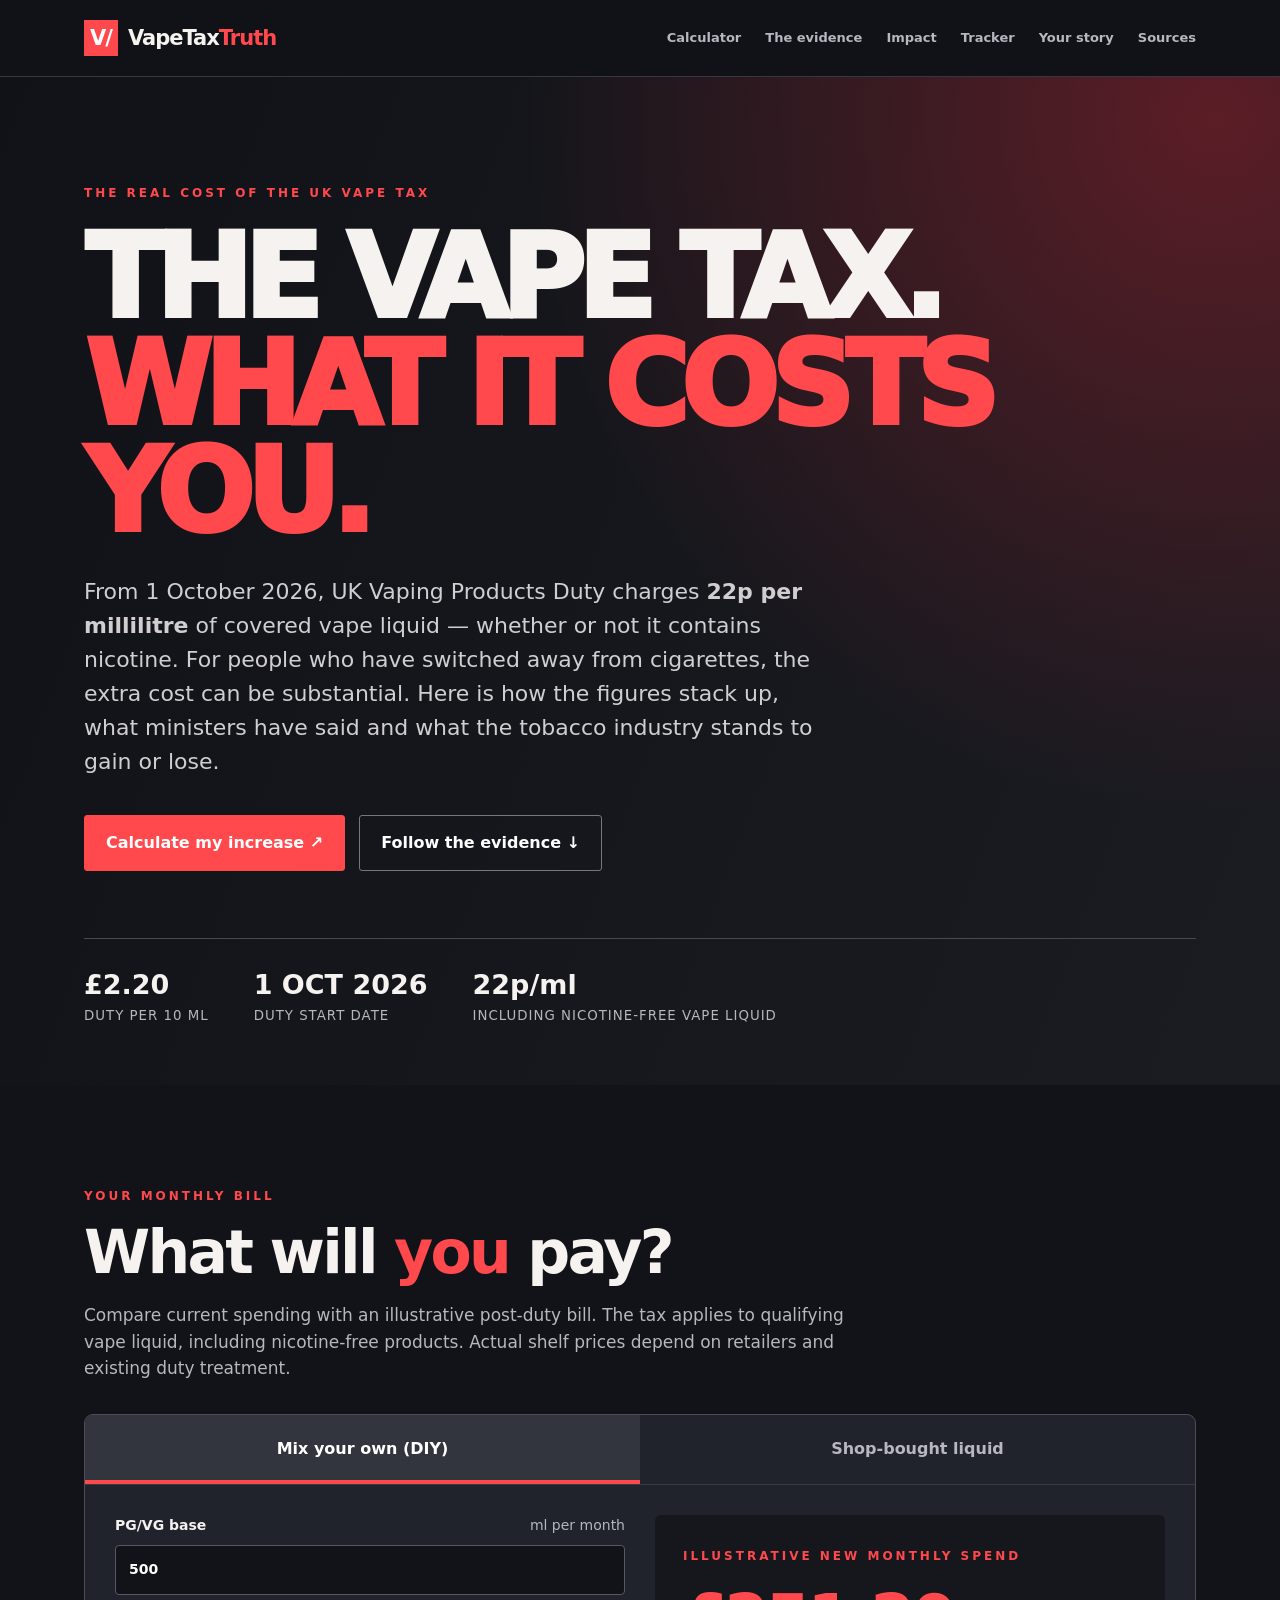
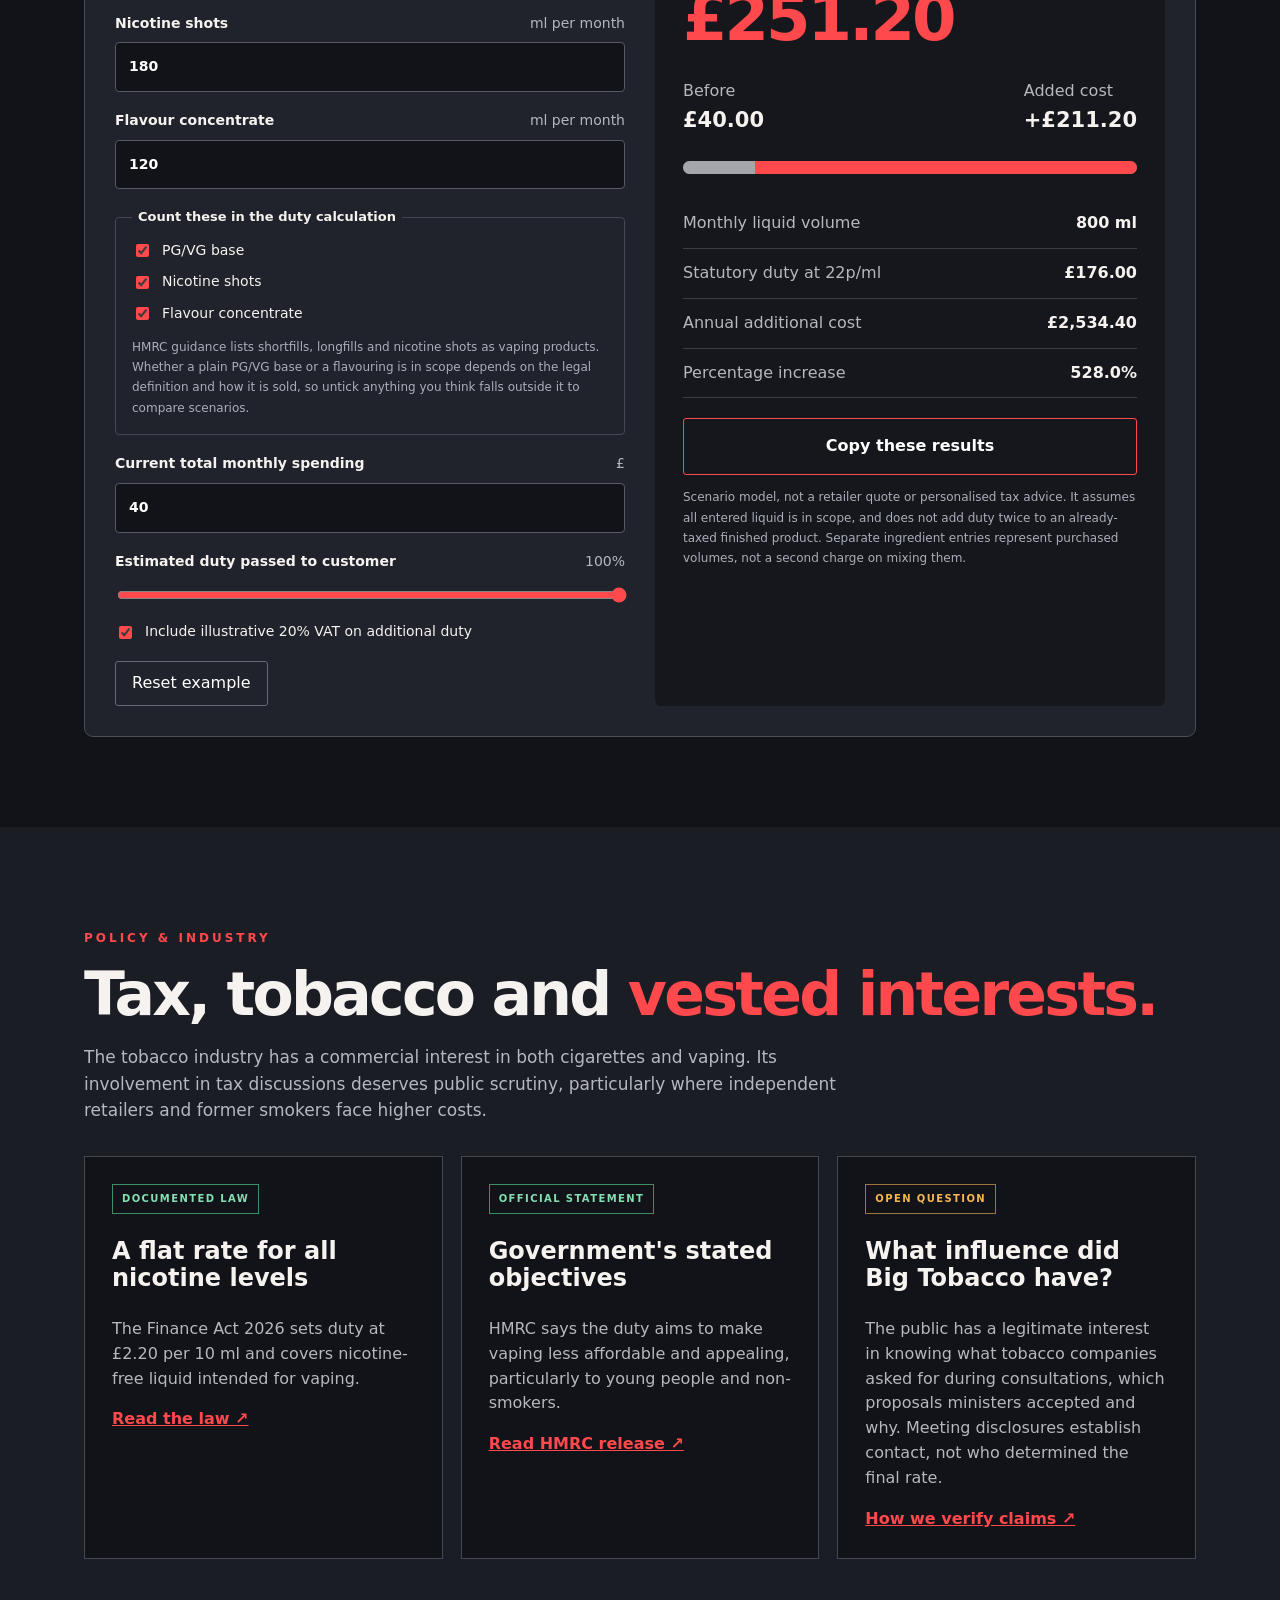
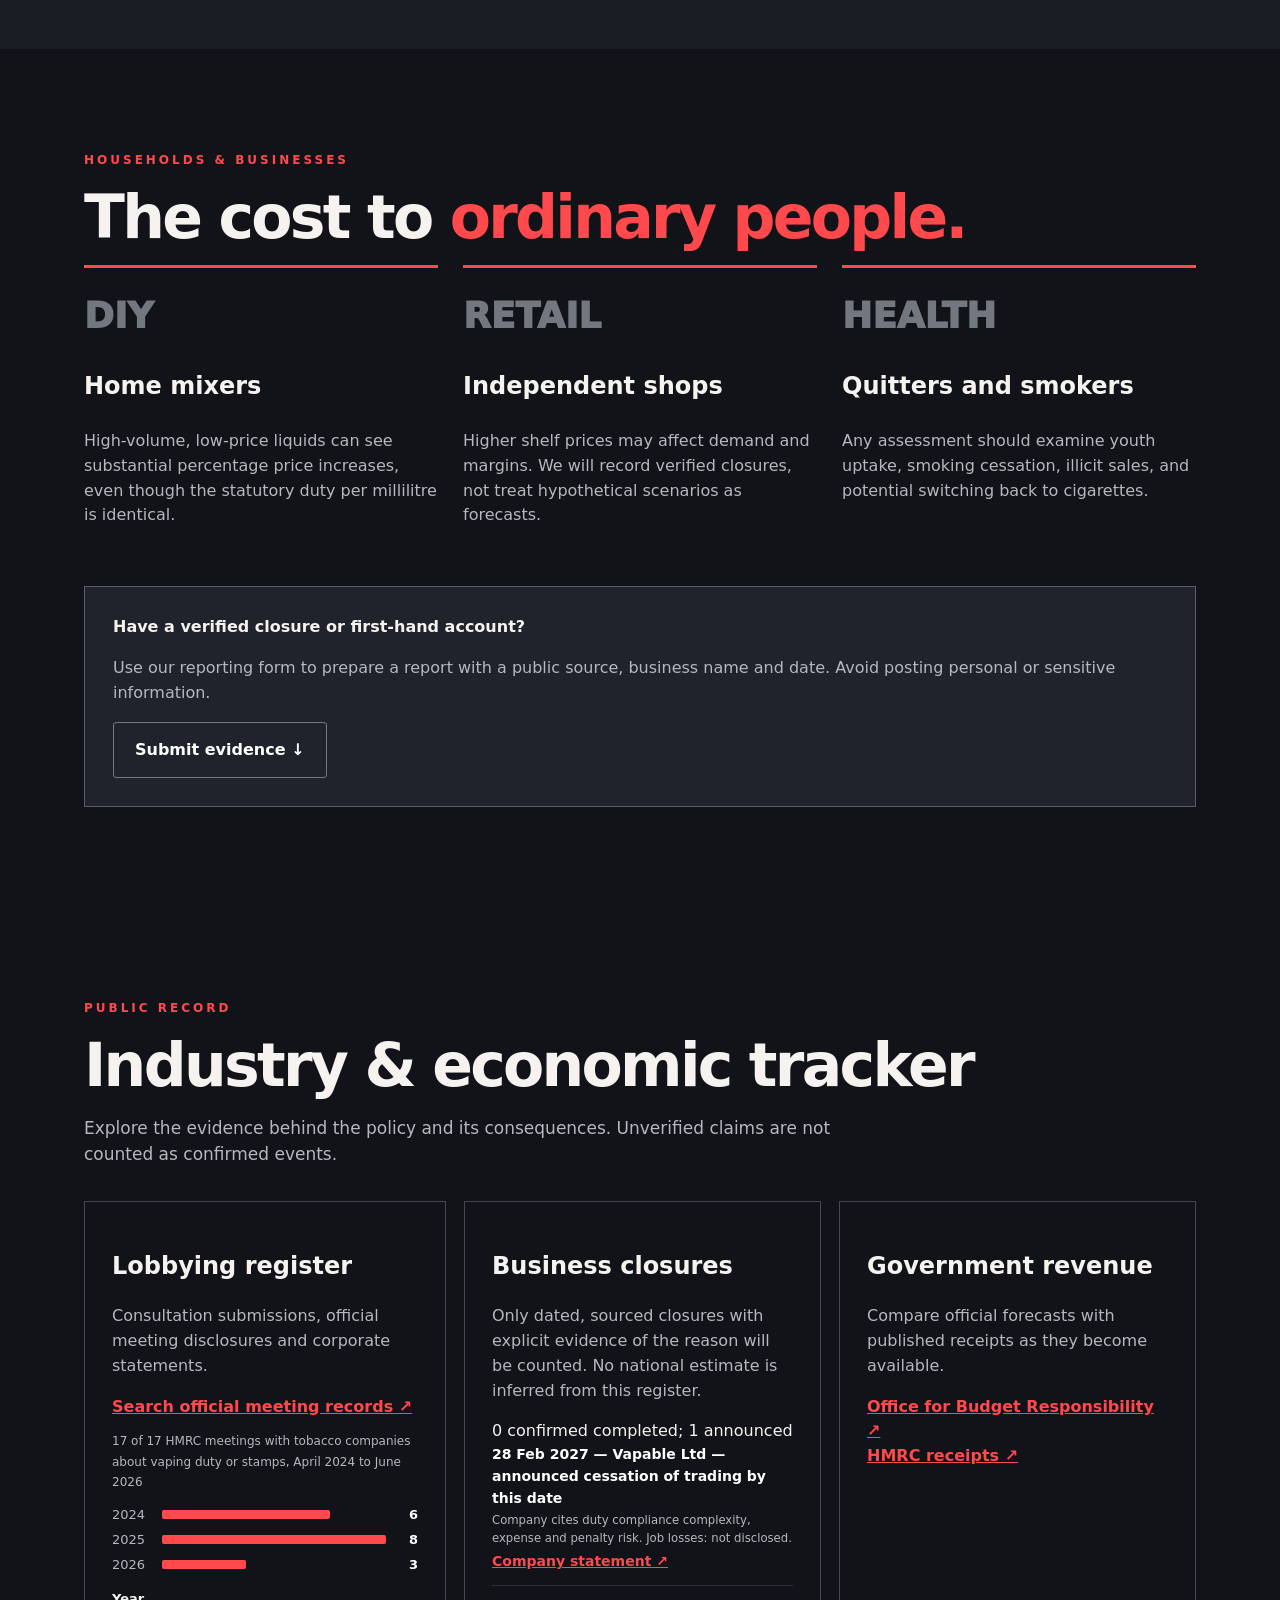
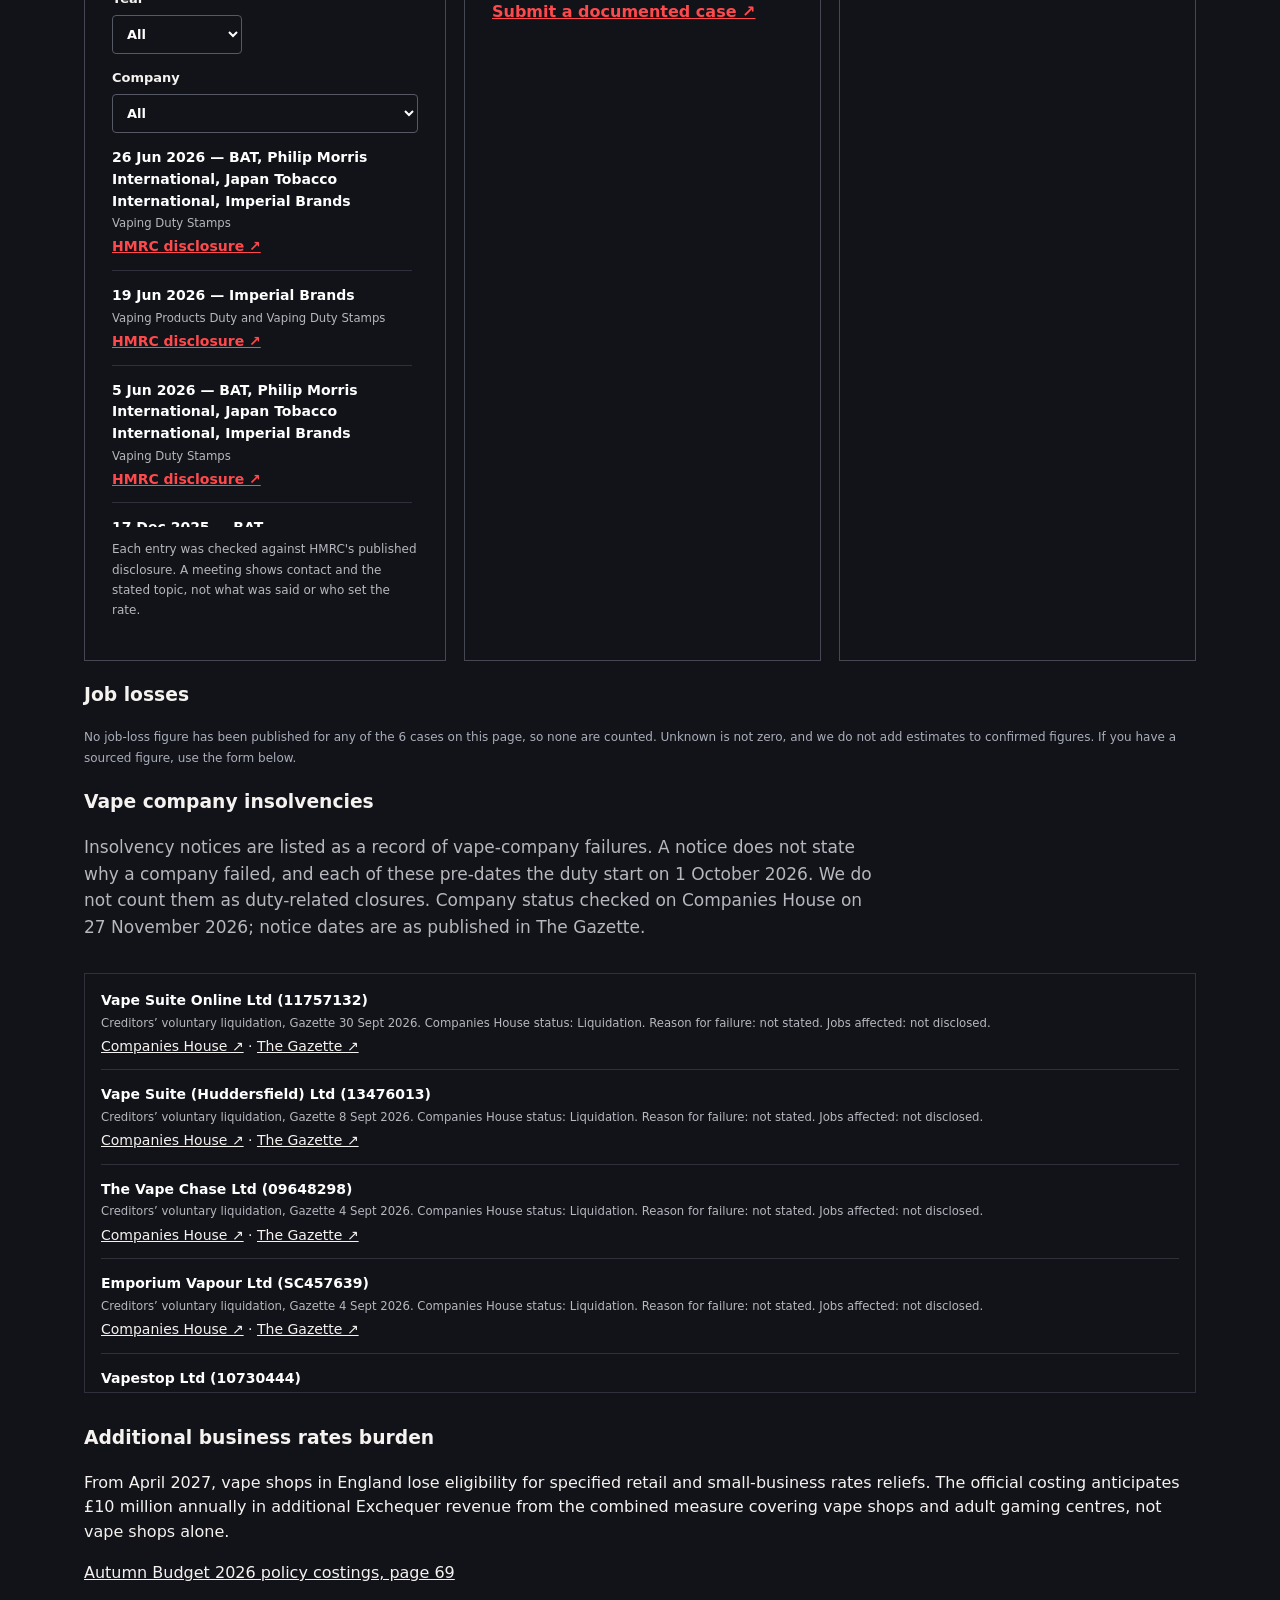
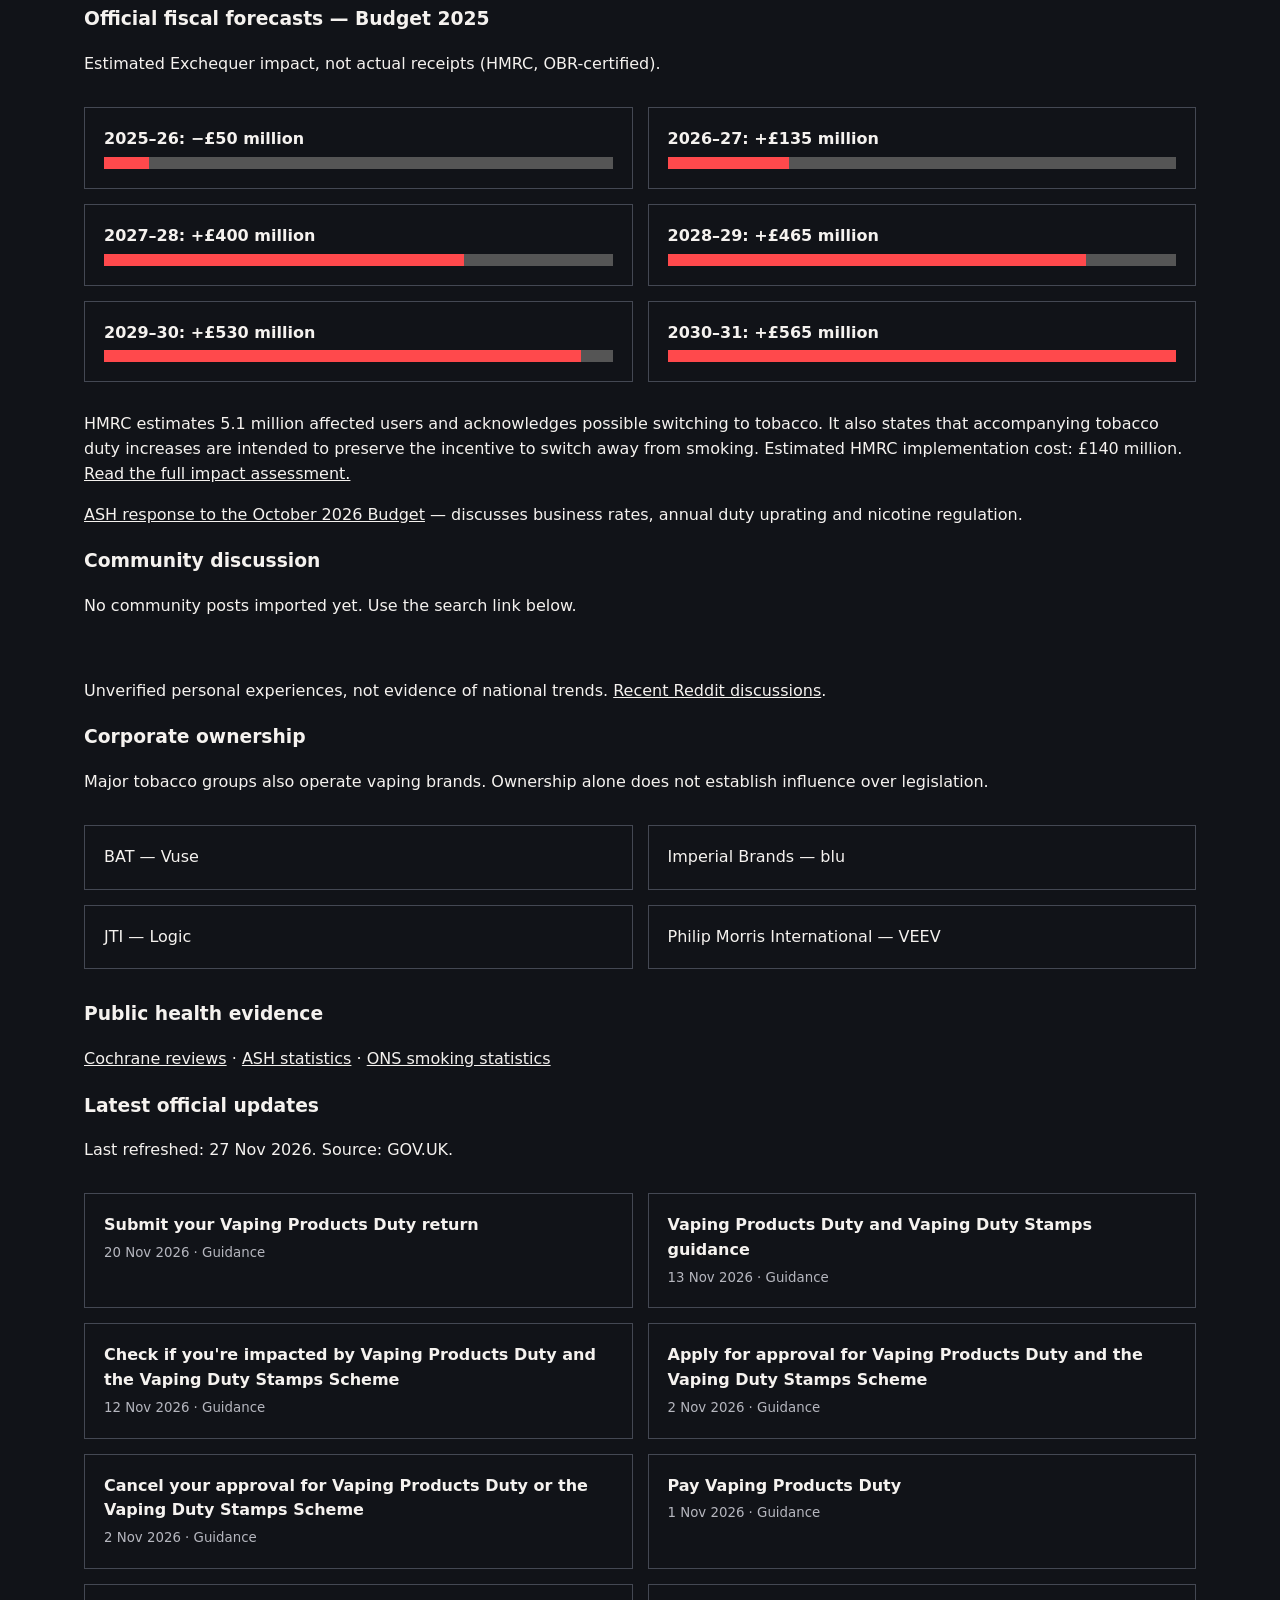
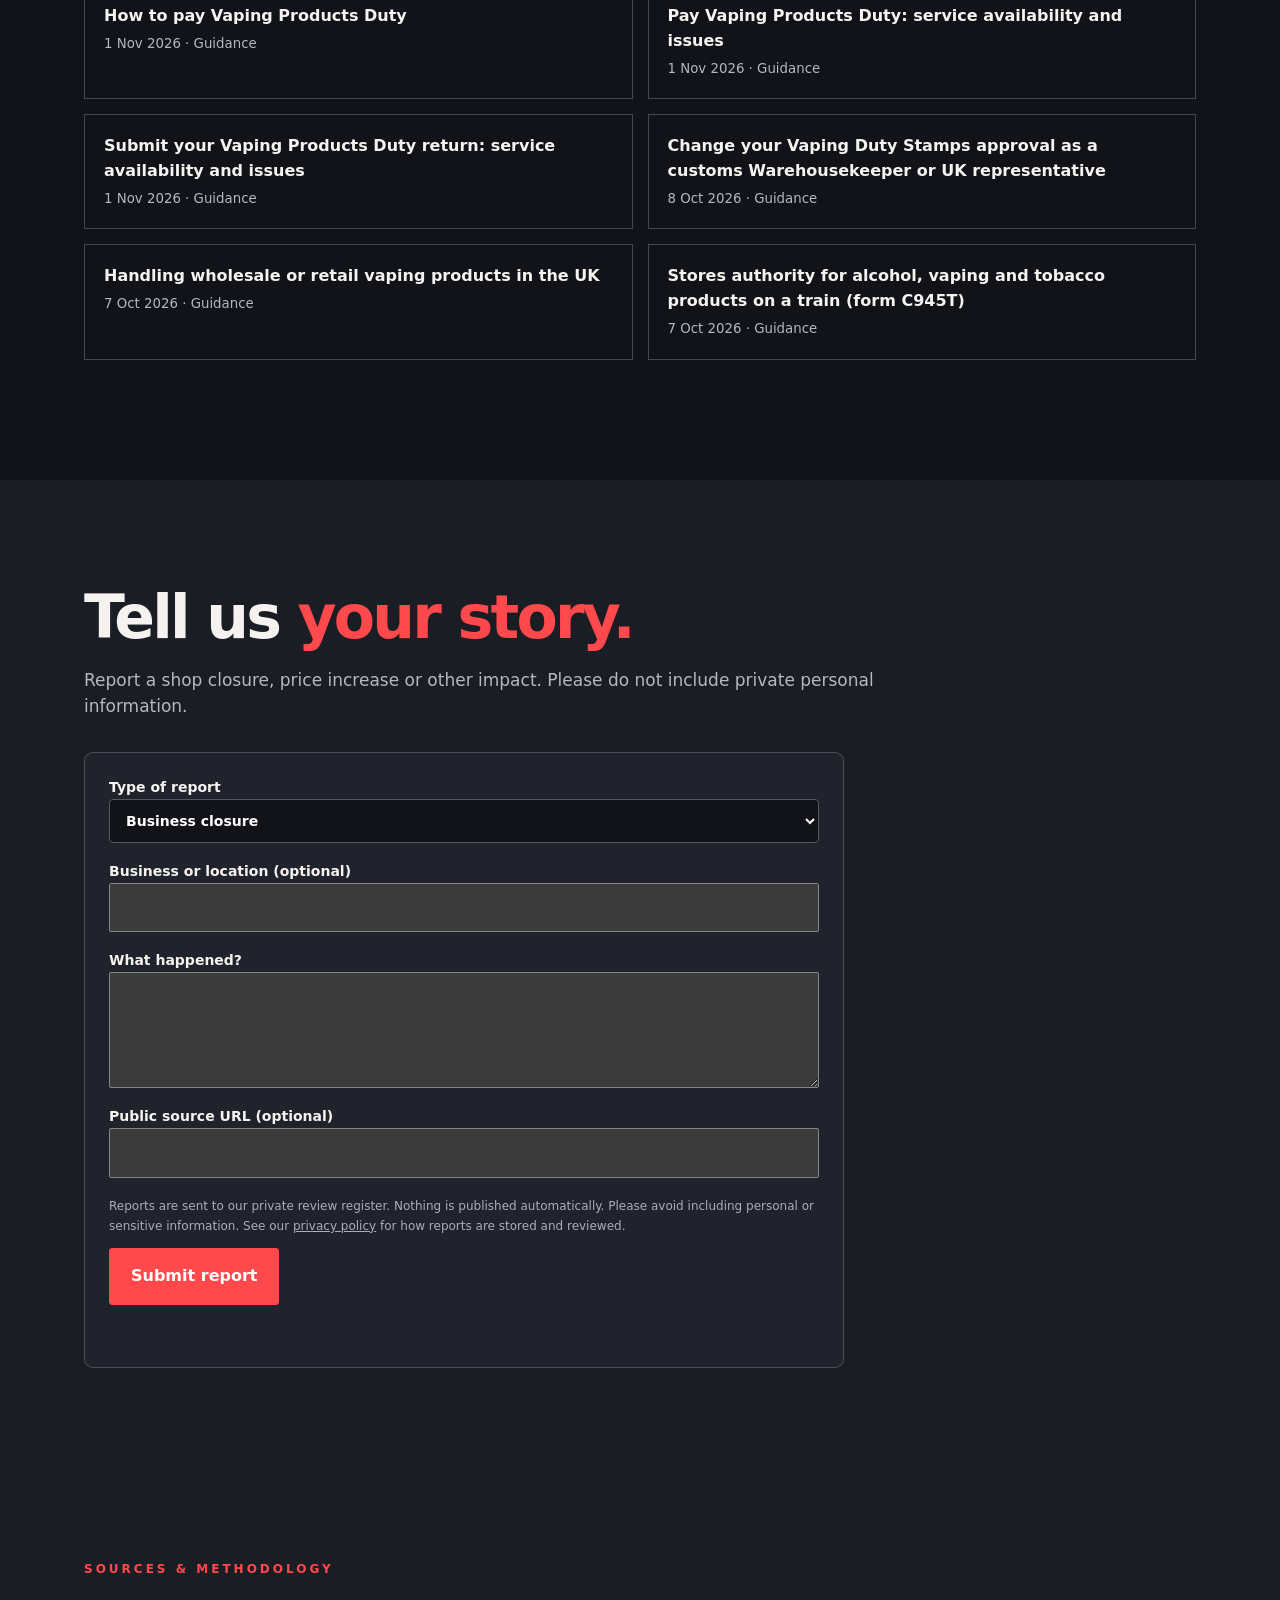
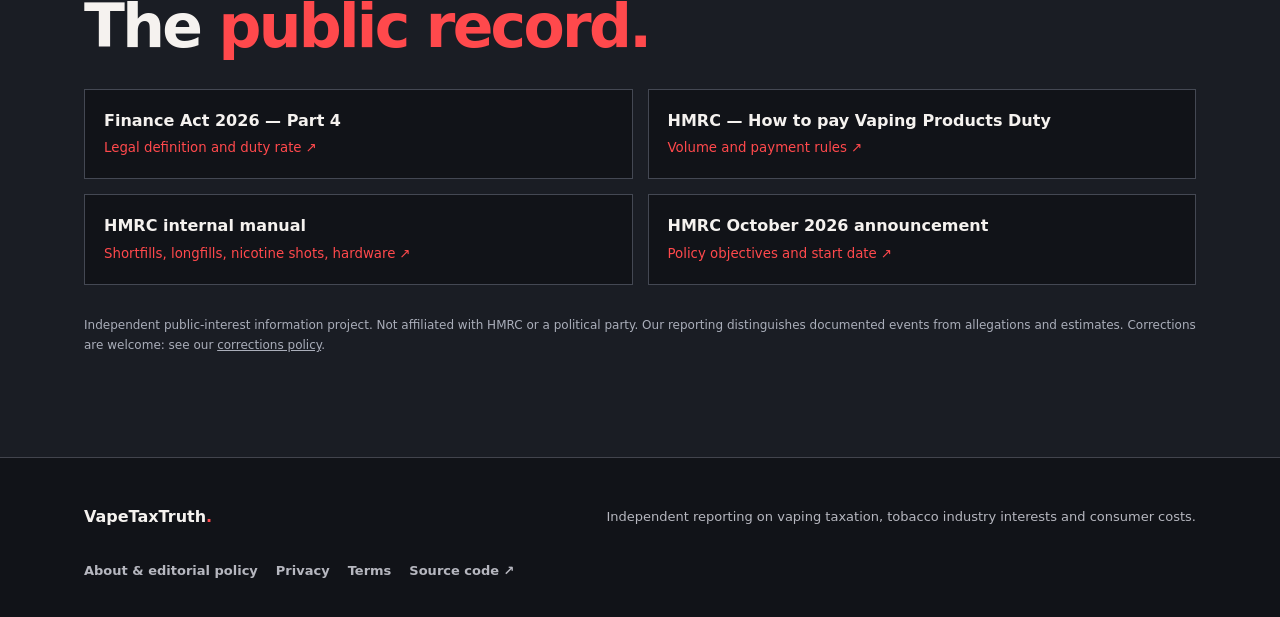
==== commit 44dba966: "Add job-loss summary and vape-company insolvency register - Five vape-company liquidations checked o" ====
--- a/index.html
+++ b/index.html
@@ -12,4 +12,4 @@
 <section class="section" id="calculator"><div class="wrap"><p class="eyebrow">YOUR MONTHLY BILL</p><h2>What will <em>you</em> pay?</h2><p class="sub">Compare current spending with an illustrative post-duty bill. The tax applies to qualifying vape liquid, including nicotine-free products. Actual shelf prices depend on retailers and existing duty treatment.</p><div class="panel"><div class="tabs" role="tablist" aria-label="Calculator type"><button id="tab-diy" class="active" aria-selected="true" role="tab" data-mode="diy">Mix your own (DIY)</button><button id="tab-retail" role="tab" aria-selected="false" data-mode="retail">Shop-bought liquid</button></div><div class="calcgrid"><form id="calc-form"><div id="diy-fields"><label>PG/VG base <span>ml per month</span><input id="base" type="number" min="0" step="1" value="500"></label><label>Nicotine shots <span>ml per month</span><input id="nic" type="number" min="0" step="1" value="180"></label><label>Flavour concentrate <span>ml per month</span><input id="flavour" type="number" min="0" step="1" value="120"></label><fieldset class="scope"><legend>Count these in the duty calculation</legend><label class="check"><input id="scope-base" type="checkbox" checked> PG/VG base</label><label class="check"><input id="scope-nic" type="checkbox" checked> Nicotine shots</label><label class="check"><input id="scope-flavour" type="checkbox" checked> Flavour concentrate</label><p class="fine">HMRC guidance lists shortfills, longfills and nicotine shots as vaping products. Whether a plain PG/VG base or a flavouring is in scope depends on the legal definition and how it is sold, so untick anything you think falls outside it to compare scenarios.</p></fieldset></div><div id="retail-fields" hidden><label>Bottle / pod volume <span>ml</span><input id="bottle" type="number" min="0" step="0.1" value="10"></label><label>Units purchased <span>per month</span><input id="units" type="number" min="0" step="1" value="20"></label></div><label>Current total monthly spending <span>£</span><input id="spend" type="number" min="0" step="0.01" value="40"></label><label>Estimated duty passed to customer <span id="pass-label">100%</span><input id="pass" type="range" min="0" max="100" step="5" value="100"></label><label class="check"><input id="vat" type="checkbox" checked> Include illustrative 20% VAT on additional duty</label><button class="smallbtn" type="button" id="reset">Reset example</button></form><div class="result" aria-live="polite"><span class="kicker">ILLUSTRATIVE NEW MONTHLY SPEND</span><strong class="total" id="newcost">£251.20</strong><div class="comparison"><div><span>Before</span><b id="oldcost">£40.00</b></div><div><span>Added cost</span><b id="increase">+£211.20</b></div></div><div class="bar"><span id="barbase"></span><span id="barduty"></span></div><div class="metric"><span>Monthly liquid volume</span><b id="volume">800 ml</b></div><div class="metric"><span>Statutory duty at 22p/ml</span><b id="duty">£176.00</b></div><div class="metric"><span>Annual additional cost</span><b id="annual">£2,534.40</b></div><div class="metric"><span>Percentage increase</span><b id="pct">528%</b></div><button id="copy" class="btn secondary" type="button">Copy these results</button><p class="fine">Scenario model, not a retailer quote or personalised tax advice. It assumes all entered liquid is in scope, and does not add duty twice to an already-taxed finished product. Separate ingredient entries represent purchased volumes, not a second charge on mixing them.</p></div></div></div></div></section>
 <section class="section alt" id="evidence"><div class="wrap"><p class="eyebrow">POLICY & INDUSTRY</p><h2>Tax, tobacco and <em>vested interests.</em></h2><p class="sub">The tobacco industry has a commercial interest in both cigarettes and vaping. Its involvement in tax discussions deserves public scrutiny, particularly where independent retailers and former smokers face higher costs.</p><div class="cards"><article class="info"><span class="tag verified">DOCUMENTED LAW</span><h3>A flat rate for all nicotine levels</h3><p>The Finance Act 2026 sets duty at £2.20 per 10 ml and covers nicotine-free liquid intended for vaping.</p><a href="https://www.legislation.gov.uk/ukpga/2026/11/part/4" target="_blank" rel="noopener noreferrer">Read the law ↗</a></article><article class="info"><span class="tag verified">OFFICIAL STATEMENT</span><h3>Government's stated objectives</h3><p>HMRC says the duty aims to make vaping less affordable and appealing, particularly to young people and non-smokers.</p><a href="https://www.gov.uk/government/news/new-vaping-products-duty-comes-into-effect" target="_blank" rel="noopener noreferrer">Read HMRC release ↗</a></article><article class="info"><span class="tag question">OPEN QUESTION</span><h3>What influence did Big Tobacco have?</h3><p>The public has a legitimate interest in knowing what tobacco companies asked for during consultations, which proposals ministers accepted and why. Meeting disclosures establish contact, not who determined the final rate.</p><a href="#sources">How we verify claims ↗</a></article></div></div></section>
 <section class="section" id="impact"><div class="wrap"><p class="eyebrow">HOUSEHOLDS & BUSINESSES</p><h2>The cost to <em>ordinary people.</em></h2><div class="impactgrid"><div class="impactitem"><div class="number">DIY</div><h3>Home mixers</h3><p>High-volume, low-price liquids can see substantial percentage price increases, even though the statutory duty per millilitre is identical.</p></div><div class="impactitem"><div class="number">RETAIL</div><h3>Independent shops</h3><p>Higher shelf prices may affect demand and margins. We will record verified closures, not treat hypothetical scenarios as forecasts.</p></div><div class="impactitem"><div class="number">HEALTH</div><h3>Quitters and smokers</h3><p>Any assessment should examine youth uptake, smoking cessation, illicit sales, and potential switching back to cigarettes.</p></div></div><div class="callout"><b>Have a verified closure or first-hand account?</b><p>Use our reporting form to prepare a report with a public source, business name and date. Avoid posting personal or sensitive information.</p><a class="btn ghost" href="#submit">Submit evidence ↓</a></div></div></section>
-<section class="section" id="tracker"><div class="wrap"><p class="eyebrow">PUBLIC RECORD</p><h2>Industry &amp; economic tracker</h2><p class="sub">Explore the evidence behind the policy and its consequences. Unverified claims are not counted as confirmed events.</p><div class="cards"><article class="info"><h3>Lobbying register</h3><p>Consultation submissions, official meeting disclosures and corporate statements.</p><a href="https://www.gov.uk/search/all?keywords=HMRC+stakeholder+meetings+vaping">Search official meeting records ↗</a><p id="lobby-records" class="fine">Loading register…</p><div id="lobby-years" class="yearchart" aria-label="Meetings per year"></div><div class="filters"><label>Year<select id="lobby-year"><option value="">All</option></select></label><label>Company<select id="lobby-org"><option value="">All</option></select></label></div><div id="lobby-list"></div><p class="fine">Each entry was checked against HMRC's published disclosure. A meeting shows contact and the stated topic, not what was said or who set the rate.</p></article><article class="info"><h3>Business closures</h3><p>Only dated, sourced closures with explicit evidence of the reason will be counted. No national estimate is inferred from this register.</p><div id="closure-records"></div><a href="#submit">Submit a documented case ↗</a></article><article class="info"><h3>Government revenue</h3><p>Compare official forecasts with published receipts as they become available.</p><a href="https://obr.uk/">Office for Budget Responsibility ↗</a><br><a href="https://www.gov.uk/government/collections/hm-revenue-customs-receipts">HMRC receipts ↗</a></article></div><h3>Additional business rates burden</h3><p>From April 2027, vape shops in England lose eligibility for specified retail and small-business rates reliefs. The official costing anticipates £10 million annually in additional Exchequer revenue from the combined measure covering vape shops and adult gaming centres, not vape shops alone.</p><p><a href="https://assets.publishing.service.gov.uk/media/6ae1883fe4367e5c8b0467df/AB26_Policy_Costing.pdf">Autumn Budget 2026 policy costings, page 69</a></p><h3>Official fiscal forecasts — Budget 2025</h3><p>Estimated Exchequer impact, not actual receipts (HMRC, OBR-certified).</p><div class="sources"><a href="https://www.gov.uk/government/publications/introduction-of-vaping-products-duty-from-1-october-2026/introduction-of-vaping-products-duty-from-1-october-2026"><b>2025–26: −£50 million</b><div style="height:12px;background:#555"><div style="height:12px;background:#ff494c;width:8.849557522123893%"></div></div></a><a href="https://www.gov.uk/government/publications/introduction-of-vaping-products-duty-from-1-october-2026/introduction-of-vaping-products-duty-from-1-october-2026"><b>2026–27: +£135 million</b><div style="height:12px;background:#555"><div style="height:12px;background:#ff494c;width:23.893805309734514%"></div></div></a><a href="https://www.gov.uk/government/publications/introduction-of-vaping-products-duty-from-1-october-2026/introduction-of-vaping-products-duty-from-1-october-2026"><b>2027–28: +£400 million</b><div style="height:12px;background:#555"><div style="height:12px;background:#ff494c;width:70.79646017699115%"></div></div></a><a href="https://www.gov.uk/government/publications/introduction-of-vaping-products-duty-from-1-october-2026/introduction-of-vaping-products-duty-from-1-october-2026"><b>2028–29: +£465 million</b><div style="height:12px;background:#555"><div style="height:12px;background:#ff494c;width:82.30088495575221%"></div></div></a><a href="https://www.gov.uk/government/publications/introduction-of-vaping-products-duty-from-1-october-2026/introduction-of-vaping-products-duty-from-1-october-2026"><b>2029–30: +£530 million</b><div style="height:12px;background:#555"><div style="height:12px;background:#ff494c;width:93.80530973451327%"></div></div></a><a href="https://www.gov.uk/government/publications/introduction-of-vaping-products-duty-from-1-october-2026/introduction-of-vaping-products-duty-from-1-october-2026"><b>2030–31: +£565 million</b><div style="height:12px;background:#555"><div style="height:12px;background:#ff494c;width:100%"></div></div></a></div><p>HMRC estimates 5.1 million affected users and acknowledges possible switching to tobacco. It also states that accompanying tobacco duty increases are intended to preserve the incentive to switch away from smoking. Estimated HMRC implementation cost: £140 million. <a href="https://www.gov.uk/government/publications/introduction-of-vaping-products-duty-from-1-october-2026/introduction-of-vaping-products-duty-from-1-october-2026">Read the full impact assessment.</a></p><p><a href="https://ash.org.uk/media-centre/news/press-releases/ash-response-to-the-2026-autumn-budget">ASH response to the October 2026 Budget</a> — discusses business rates, annual duty uprating and nicotine regulation.</p><h3>Community discussion</h3><p id="reddit-status">Loading community feed…</p><div class="sources" id="reddit-items"></div><p>Unverified personal experiences, not evidence of national trends. <a href="https://www.reddit.com/search/?q=UK%20vaping%20products%20duty&amp;sort=new">Recent Reddit discussions</a>.</p><h3>Corporate ownership</h3><p>Major tobacco groups also operate vaping brands. Ownership alone does not establish influence over legislation.</p><div class="sources"><a href="https://www.bat.com/">BAT — Vuse</a><a href="https://www.imperialbrandsplc.com/">Imperial Brands — blu</a><a href="https://www.jti.com/">JTI — Logic</a><a href="https://www.pmi.com/">Philip Morris International — VEEV</a></div><h3>Public health evidence</h3><p><a href="https://www.cochrane.org/">Cochrane reviews</a> · <a href="https://ash.org.uk/">ASH statistics</a> · <a href="https://www.ons.gov.uk/">ONS smoking statistics</a></p><h3>Latest official updates</h3><p id="news-status">Loading published government updates…</p><div class="sources" id="news-items"></div></div></section><section class="section alt" id="submit"><div class="wrap"><h2>Tell us <em>your story.</em></h2><p class="sub">Report a shop closure, price increase or other impact. Please do not include private personal information.</p><form id="evidence-form" action="https://script.google.com/macros/s/AKfycbzvqu6_SJXCZaiq5YQfmoikjSVbbAXVosQgc8_-C5VoM7GiBMdaTdMvzVTwhhF9-pc/exec" method="post" class="panel" style="padding:24px;max-width:760px"><label>Type of report<select id="report-type" name="type" style="display:block;width:100%;padding:12px"><option>Business closure</option><option>Price increase</option><option>Personal experience</option><option>Other evidence</option></select></label><label>Business or location (optional)<input id="report-location" name="location" type="text" maxlength="150" style="display:block;width:100%;padding:12px"></label><label>What happened?<textarea id="report-story" name="story" required maxlength="5000" rows="6" style="display:block;width:100%;padding:12px"></textarea></label><label>Public source URL (optional)<input id="report-source" name="source" type="url" style="display:block;width:100%;padding:12px"></label><p class="fine">Reports are sent to our private review register. Nothing is published automatically. Please avoid including personal or sensitive information. See our <a href="./privacy.html">privacy policy</a> for how reports are stored and reviewed.</p><button class="btn" type="submit">Submit report</button><div hidden aria-hidden="true"><input id="report-website" name="website" tabindex="-1" autocomplete="off"></div><p id="report-status" class="formstatus" role="status" aria-live="polite"></p></form></div></section><section class="section alt" id="sources"><div class="wrap"><p class="eyebrow">SOURCES & METHODOLOGY</p><h2>The <em>public record.</em></h2><div class="sources"><a href="https://www.legislation.gov.uk/ukpga/2026/11/part/4" target="_blank" rel="noopener noreferrer"><b>Finance Act 2026 — Part 4</b><small>Legal definition and duty rate ↗</small></a><a href="https://www.gov.uk/guidance/how-to-pay-vaping-products-duty" target="_blank" rel="noopener noreferrer"><b>HMRC — How to pay Vaping Products Duty</b><small>Volume and payment rules ↗</small></a><a href="https://www.gov.uk/hmrc-internal-manuals/vaping-products-duty-and-vaping-duty-stamps-guidance/vpds013000" target="_blank" rel="noopener noreferrer"><b>HMRC internal manual</b><small>Shortfills, longfills, nicotine shots, hardware ↗</small></a><a href="https://www.gov.uk/government/news/new-vaping-products-duty-comes-into-effect" target="_blank" rel="noopener noreferrer"><b>HMRC October 2026 announcement</b><small>Policy objectives and start date ↗</small></a></div><p class="fine">Independent public-interest information project. Not affiliated with HMRC or a political party. Our reporting distinguishes documented events from allegations and estimates. Corrections are welcome: see our <a href="./editorial.html#corrections">corrections policy</a>.</p></div></section></main><footer><div class="wrap foot"><b>VapeTaxTruth<span>.</span></b><p>Independent reporting on vaping taxation, tobacco industry interests and consumer costs.</p><nav class="footlinks" aria-label="Site policies"><a href="./editorial.html">About &amp; editorial policy</a><a href="./privacy.html">Privacy</a><a href="./terms.html">Terms</a><a href="https://github.com/scarab0793/VapeTaxTruth">Source code ↗</a></nav></div></footer><script src="./script.js"></script><script src="./tracker.js"></script></body></html>+<section class="section" id="tracker"><div class="wrap"><p class="eyebrow">PUBLIC RECORD</p><h2>Industry &amp; economic tracker</h2><p class="sub">Explore the evidence behind the policy and its consequences. Unverified claims are not counted as confirmed events.</p><div class="cards"><article class="info"><h3>Lobbying register</h3><p>Consultation submissions, official meeting disclosures and corporate statements.</p><a href="https://www.gov.uk/search/all?keywords=HMRC+stakeholder+meetings+vaping">Search official meeting records ↗</a><p id="lobby-records" class="fine">Loading register…</p><div id="lobby-years" class="yearchart" aria-label="Meetings per year"></div><div class="filters"><label>Year<select id="lobby-year"><option value="">All</option></select></label><label>Company<select id="lobby-org"><option value="">All</option></select></label></div><div id="lobby-list"></div><p class="fine">Each entry was checked against HMRC's published disclosure. A meeting shows contact and the stated topic, not what was said or who set the rate.</p></article><article class="info"><h3>Business closures</h3><p>Only dated, sourced closures with explicit evidence of the reason will be counted. No national estimate is inferred from this register.</p><div id="closure-records"></div><a href="#submit">Submit a documented case ↗</a></article><article class="info"><h3>Government revenue</h3><p>Compare official forecasts with published receipts as they become available.</p><a href="https://obr.uk/">Office for Budget Responsibility ↗</a><br><a href="https://www.gov.uk/government/collections/hm-revenue-customs-receipts">HMRC receipts ↗</a></article></div><h3>Job losses</h3><p id="job-summary" class="fine">Loading…</p><h3>Vape company insolvencies</h3><p class="sub" id="insolvency-note"></p><div id="insolvency-list"></div><h3>Additional business rates burden</h3><p>From April 2027, vape shops in England lose eligibility for specified retail and small-business rates reliefs. The official costing anticipates £10 million annually in additional Exchequer revenue from the combined measure covering vape shops and adult gaming centres, not vape shops alone.</p><p><a href="https://assets.publishing.service.gov.uk/media/6ae1883fe4367e5c8b0467df/AB26_Policy_Costing.pdf">Autumn Budget 2026 policy costings, page 69</a></p><h3>Official fiscal forecasts — Budget 2025</h3><p>Estimated Exchequer impact, not actual receipts (HMRC, OBR-certified).</p><div class="sources"><a href="https://www.gov.uk/government/publications/introduction-of-vaping-products-duty-from-1-october-2026/introduction-of-vaping-products-duty-from-1-october-2026"><b>2025–26: −£50 million</b><div style="height:12px;background:#555"><div style="height:12px;background:#ff494c;width:8.849557522123893%"></div></div></a><a href="https://www.gov.uk/government/publications/introduction-of-vaping-products-duty-from-1-october-2026/introduction-of-vaping-products-duty-from-1-october-2026"><b>2026–27: +£135 million</b><div style="height:12px;background:#555"><div style="height:12px;background:#ff494c;width:23.893805309734514%"></div></div></a><a href="https://www.gov.uk/government/publications/introduction-of-vaping-products-duty-from-1-october-2026/introduction-of-vaping-products-duty-from-1-october-2026"><b>2027–28: +£400 million</b><div style="height:12px;background:#555"><div style="height:12px;background:#ff494c;width:70.79646017699115%"></div></div></a><a href="https://www.gov.uk/government/publications/introduction-of-vaping-products-duty-from-1-october-2026/introduction-of-vaping-products-duty-from-1-october-2026"><b>2028–29: +£465 million</b><div style="height:12px;background:#555"><div style="height:12px;background:#ff494c;width:82.30088495575221%"></div></div></a><a href="https://www.gov.uk/government/publications/introduction-of-vaping-products-duty-from-1-october-2026/introduction-of-vaping-products-duty-from-1-october-2026"><b>2029–30: +£530 million</b><div style="height:12px;background:#555"><div style="height:12px;background:#ff494c;width:93.80530973451327%"></div></div></a><a href="https://www.gov.uk/government/publications/introduction-of-vaping-products-duty-from-1-october-2026/introduction-of-vaping-products-duty-from-1-october-2026"><b>2030–31: +£565 million</b><div style="height:12px;background:#555"><div style="height:12px;background:#ff494c;width:100%"></div></div></a></div><p>HMRC estimates 5.1 million affected users and acknowledges possible switching to tobacco. It also states that accompanying tobacco duty increases are intended to preserve the incentive to switch away from smoking. Estimated HMRC implementation cost: £140 million. <a href="https://www.gov.uk/government/publications/introduction-of-vaping-products-duty-from-1-october-2026/introduction-of-vaping-products-duty-from-1-october-2026">Read the full impact assessment.</a></p><p><a href="https://ash.org.uk/media-centre/news/press-releases/ash-response-to-the-2026-autumn-budget">ASH response to the October 2026 Budget</a> — discusses business rates, annual duty uprating and nicotine regulation.</p><h3>Community discussion</h3><p id="reddit-status">Loading community feed…</p><div class="sources" id="reddit-items"></div><p>Unverified personal experiences, not evidence of national trends. <a href="https://www.reddit.com/search/?q=UK%20vaping%20products%20duty&amp;sort=new">Recent Reddit discussions</a>.</p><h3>Corporate ownership</h3><p>Major tobacco groups also operate vaping brands. Ownership alone does not establish influence over legislation.</p><div class="sources"><a href="https://www.bat.com/">BAT — Vuse</a><a href="https://www.imperialbrandsplc.com/">Imperial Brands — blu</a><a href="https://www.jti.com/">JTI — Logic</a><a href="https://www.pmi.com/">Philip Morris International — VEEV</a></div><h3>Public health evidence</h3><p><a href="https://www.cochrane.org/">Cochrane reviews</a> · <a href="https://ash.org.uk/">ASH statistics</a> · <a href="https://www.ons.gov.uk/">ONS smoking statistics</a></p><h3>Latest official updates</h3><p id="news-status">Loading published government updates…</p><div class="sources" id="news-items"></div></div></section><section class="section alt" id="submit"><div class="wrap"><h2>Tell us <em>your story.</em></h2><p class="sub">Report a shop closure, price increase or other impact. Please do not include private personal information.</p><form id="evidence-form" action="https://script.google.com/macros/s/AKfycbzvqu6_SJXCZaiq5YQfmoikjSVbbAXVosQgc8_-C5VoM7GiBMdaTdMvzVTwhhF9-pc/exec" method="post" class="panel" style="padding:24px;max-width:760px"><label>Type of report<select id="report-type" name="type" style="display:block;width:100%;padding:12px"><option>Business closure</option><option>Price increase</option><option>Personal experience</option><option>Other evidence</option></select></label><label>Business or location (optional)<input id="report-location" name="location" type="text" maxlength="150" style="display:block;width:100%;padding:12px"></label><label>What happened?<textarea id="report-story" name="story" required maxlength="5000" rows="6" style="display:block;width:100%;padding:12px"></textarea></label><label>Public source URL (optional)<input id="report-source" name="source" type="url" style="display:block;width:100%;padding:12px"></label><p class="fine">Reports are sent to our private review register. Nothing is published automatically. Please avoid including personal or sensitive information. See our <a href="./privacy.html">privacy policy</a> for how reports are stored and reviewed.</p><button class="btn" type="submit">Submit report</button><div hidden aria-hidden="true"><input id="report-website" name="website" tabindex="-1" autocomplete="off"></div><p id="report-status" class="formstatus" role="status" aria-live="polite"></p></form></div></section><section class="section alt" id="sources"><div class="wrap"><p class="eyebrow">SOURCES & METHODOLOGY</p><h2>The <em>public record.</em></h2><div class="sources"><a href="https://www.legislation.gov.uk/ukpga/2026/11/part/4" target="_blank" rel="noopener noreferrer"><b>Finance Act 2026 — Part 4</b><small>Legal definition and duty rate ↗</small></a><a href="https://www.gov.uk/guidance/how-to-pay-vaping-products-duty" target="_blank" rel="noopener noreferrer"><b>HMRC — How to pay Vaping Products Duty</b><small>Volume and payment rules ↗</small></a><a href="https://www.gov.uk/hmrc-internal-manuals/vaping-products-duty-and-vaping-duty-stamps-guidance/vpds013000" target="_blank" rel="noopener noreferrer"><b>HMRC internal manual</b><small>Shortfills, longfills, nicotine shots, hardware ↗</small></a><a href="https://www.gov.uk/government/news/new-vaping-products-duty-comes-into-effect" target="_blank" rel="noopener noreferrer"><b>HMRC October 2026 announcement</b><small>Policy objectives and start date ↗</small></a></div><p class="fine">Independent public-interest information project. Not affiliated with HMRC or a political party. Our reporting distinguishes documented events from allegations and estimates. Corrections are welcome: see our <a href="./editorial.html#corrections">corrections policy</a>.</p></div></section></main><footer><div class="wrap foot"><b>VapeTaxTruth<span>.</span></b><p>Independent reporting on vaping taxation, tobacco industry interests and consumer costs.</p><nav class="footlinks" aria-label="Site policies"><a href="./editorial.html">About &amp; editorial policy</a><a href="./privacy.html">Privacy</a><a href="./terms.html">Terms</a><a href="https://github.com/scarab0793/VapeTaxTruth">Source code ↗</a></nav></div></footer><script src="./script.js"></script><script src="./tracker.js"></script></body></html>
--- a/styles.css
+++ b/styles.css
@@ -9,3 +9,4 @@
 .doc{max-width:760px;padding:70px 24px}.doc h1{font-size:clamp(34px,5vw,52px);line-height:1.1;letter-spacing:-.04em;margin:10px 0 18px}.doc h2{font-size:26px;margin:38px 0 8px;letter-spacing:-.02em}.doc p,.doc li{color:#d0ced1}.doc a{color:var(--red)}
 .info,.panel .info{min-height:0}
 :focus-visible{outline:2px solid var(--gold);outline-offset:2px}
+#insolvency-list{max-height:420px;overflow:auto;border:1px solid #2e313a;padding:16px 16px 4px;background:#111318;margin-bottom:30px}
